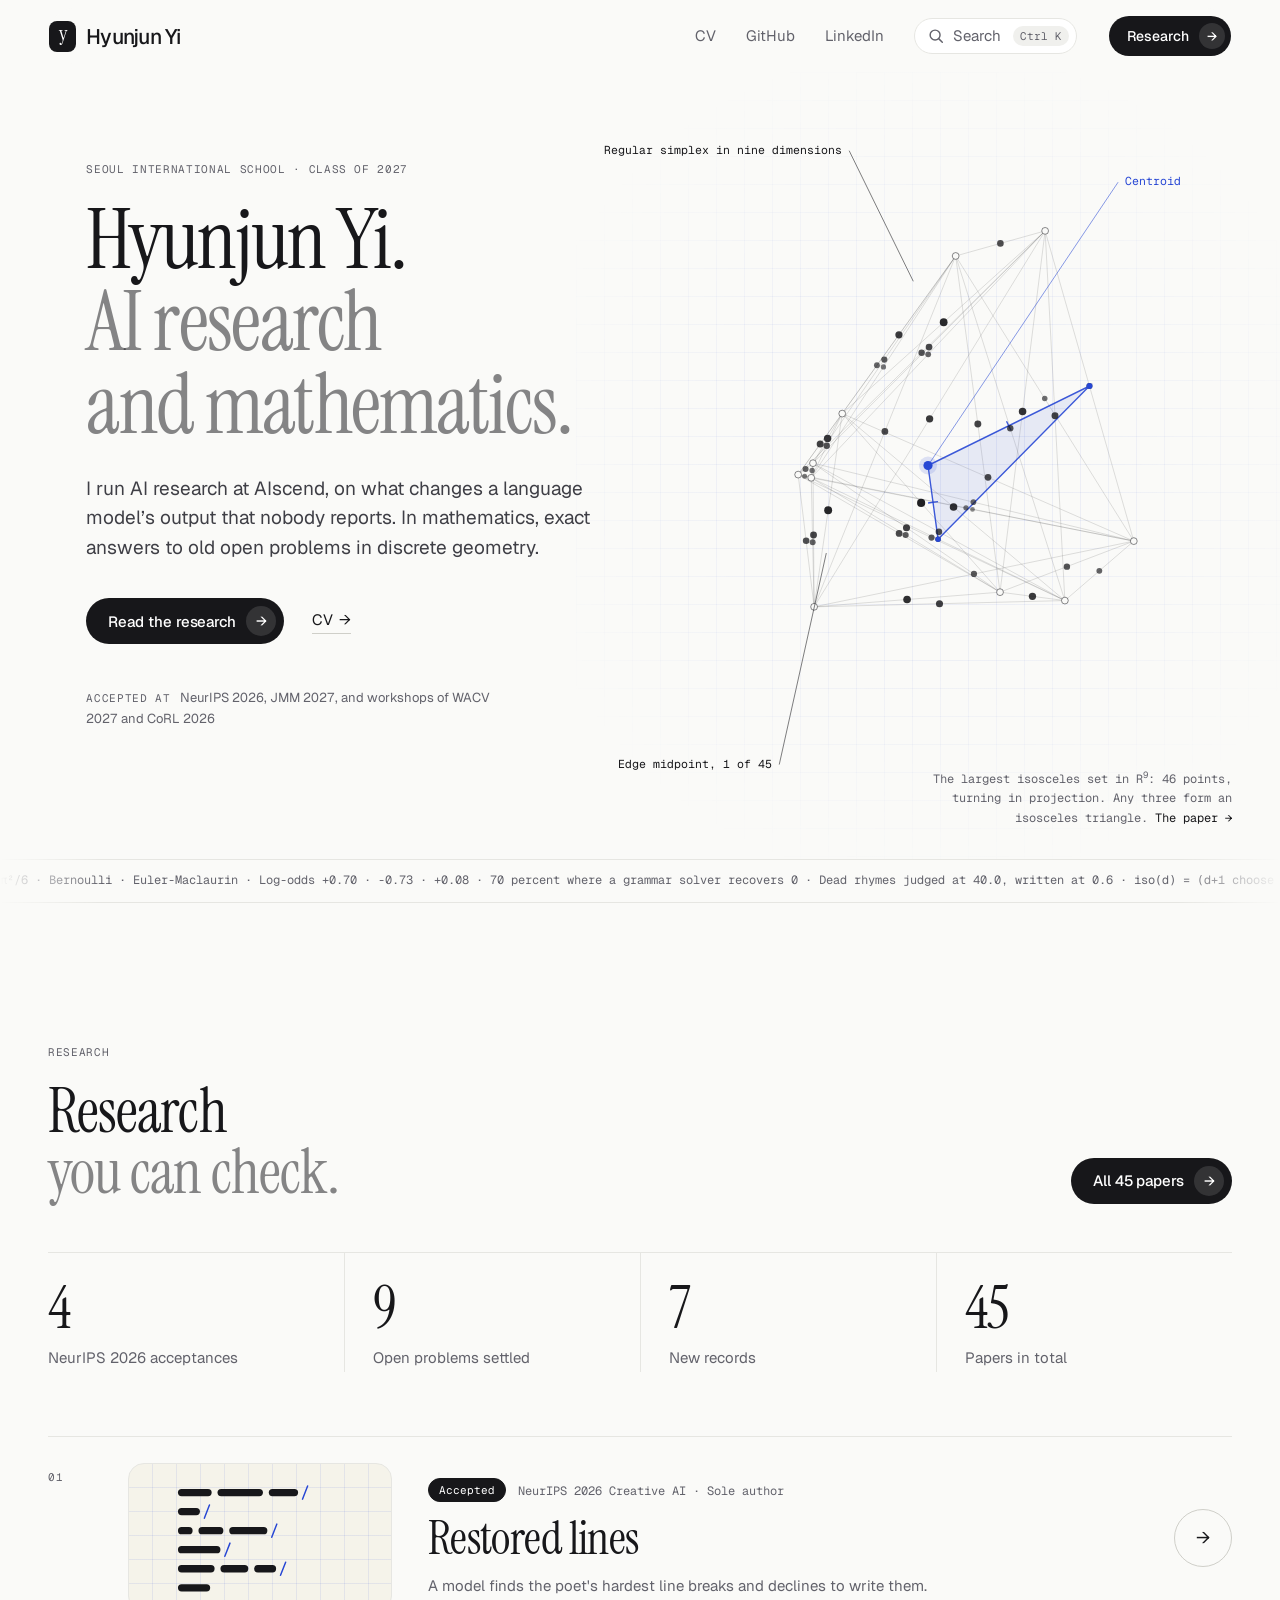
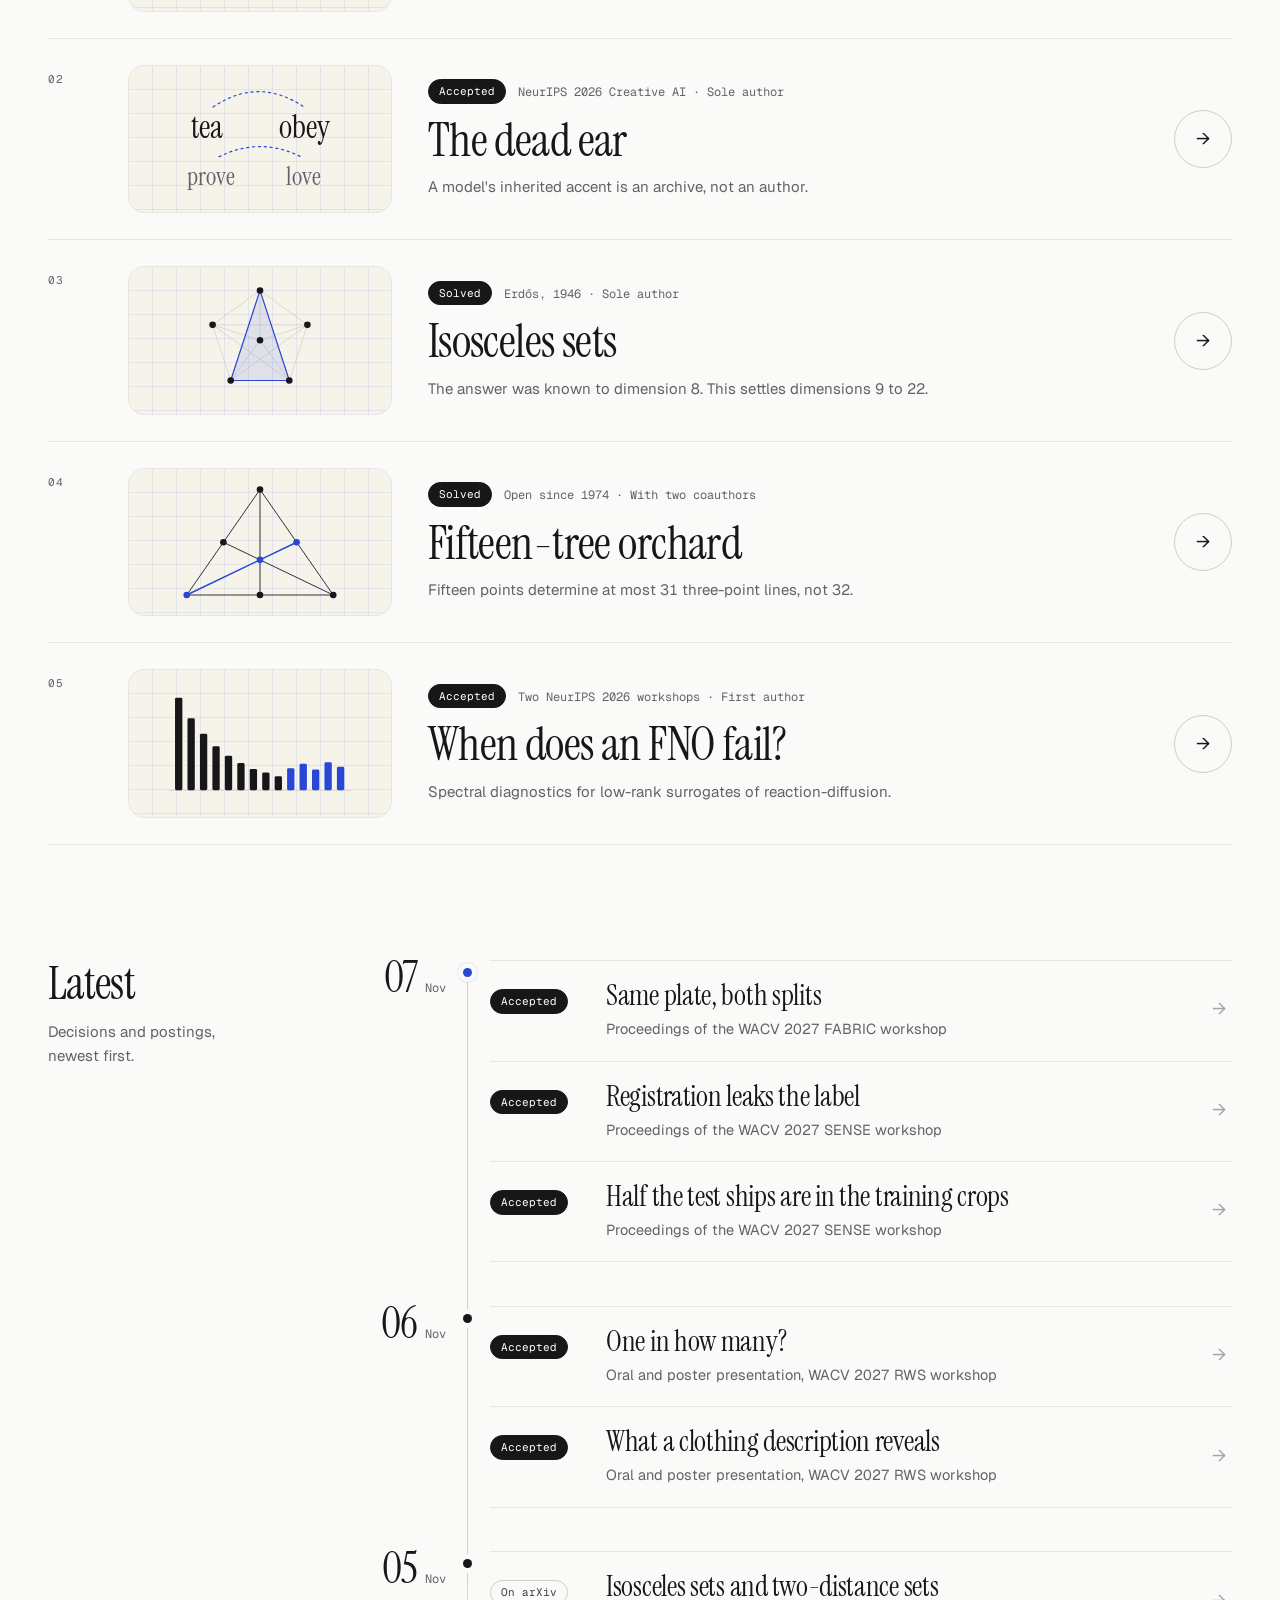
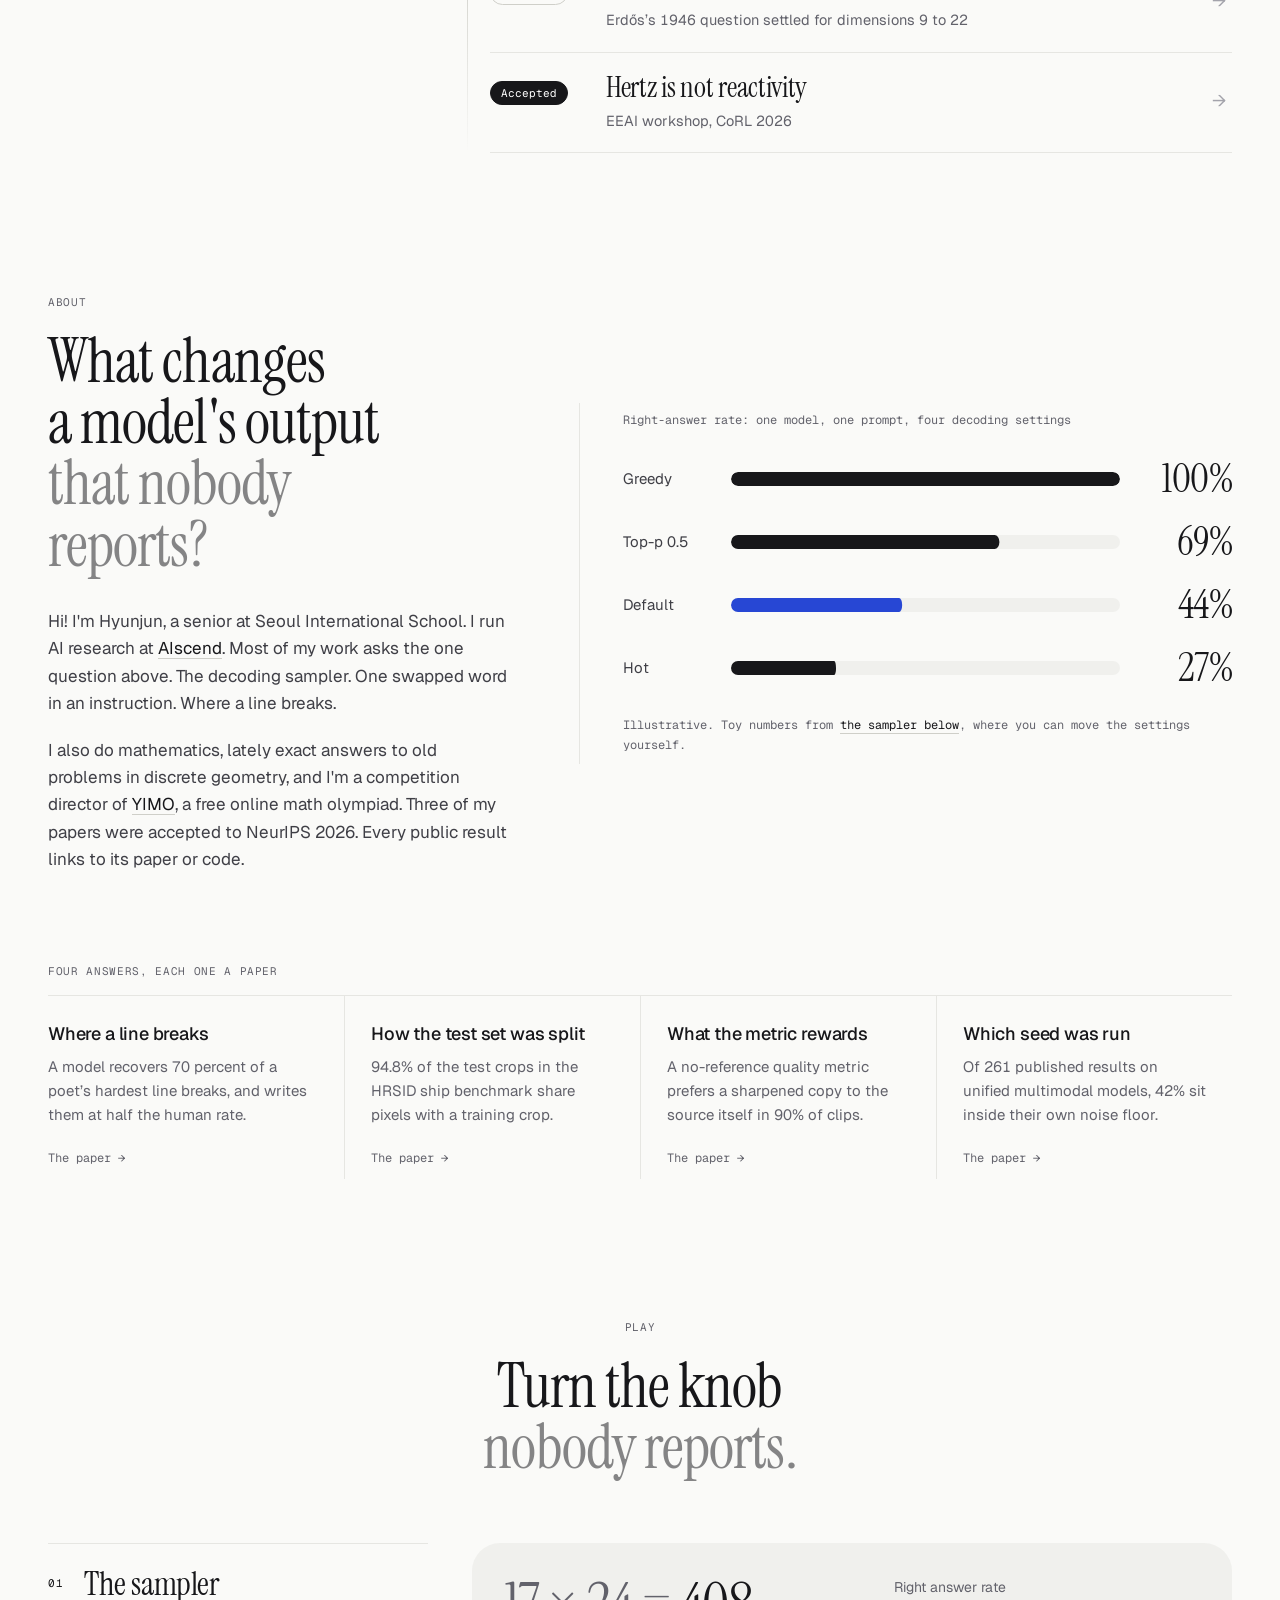
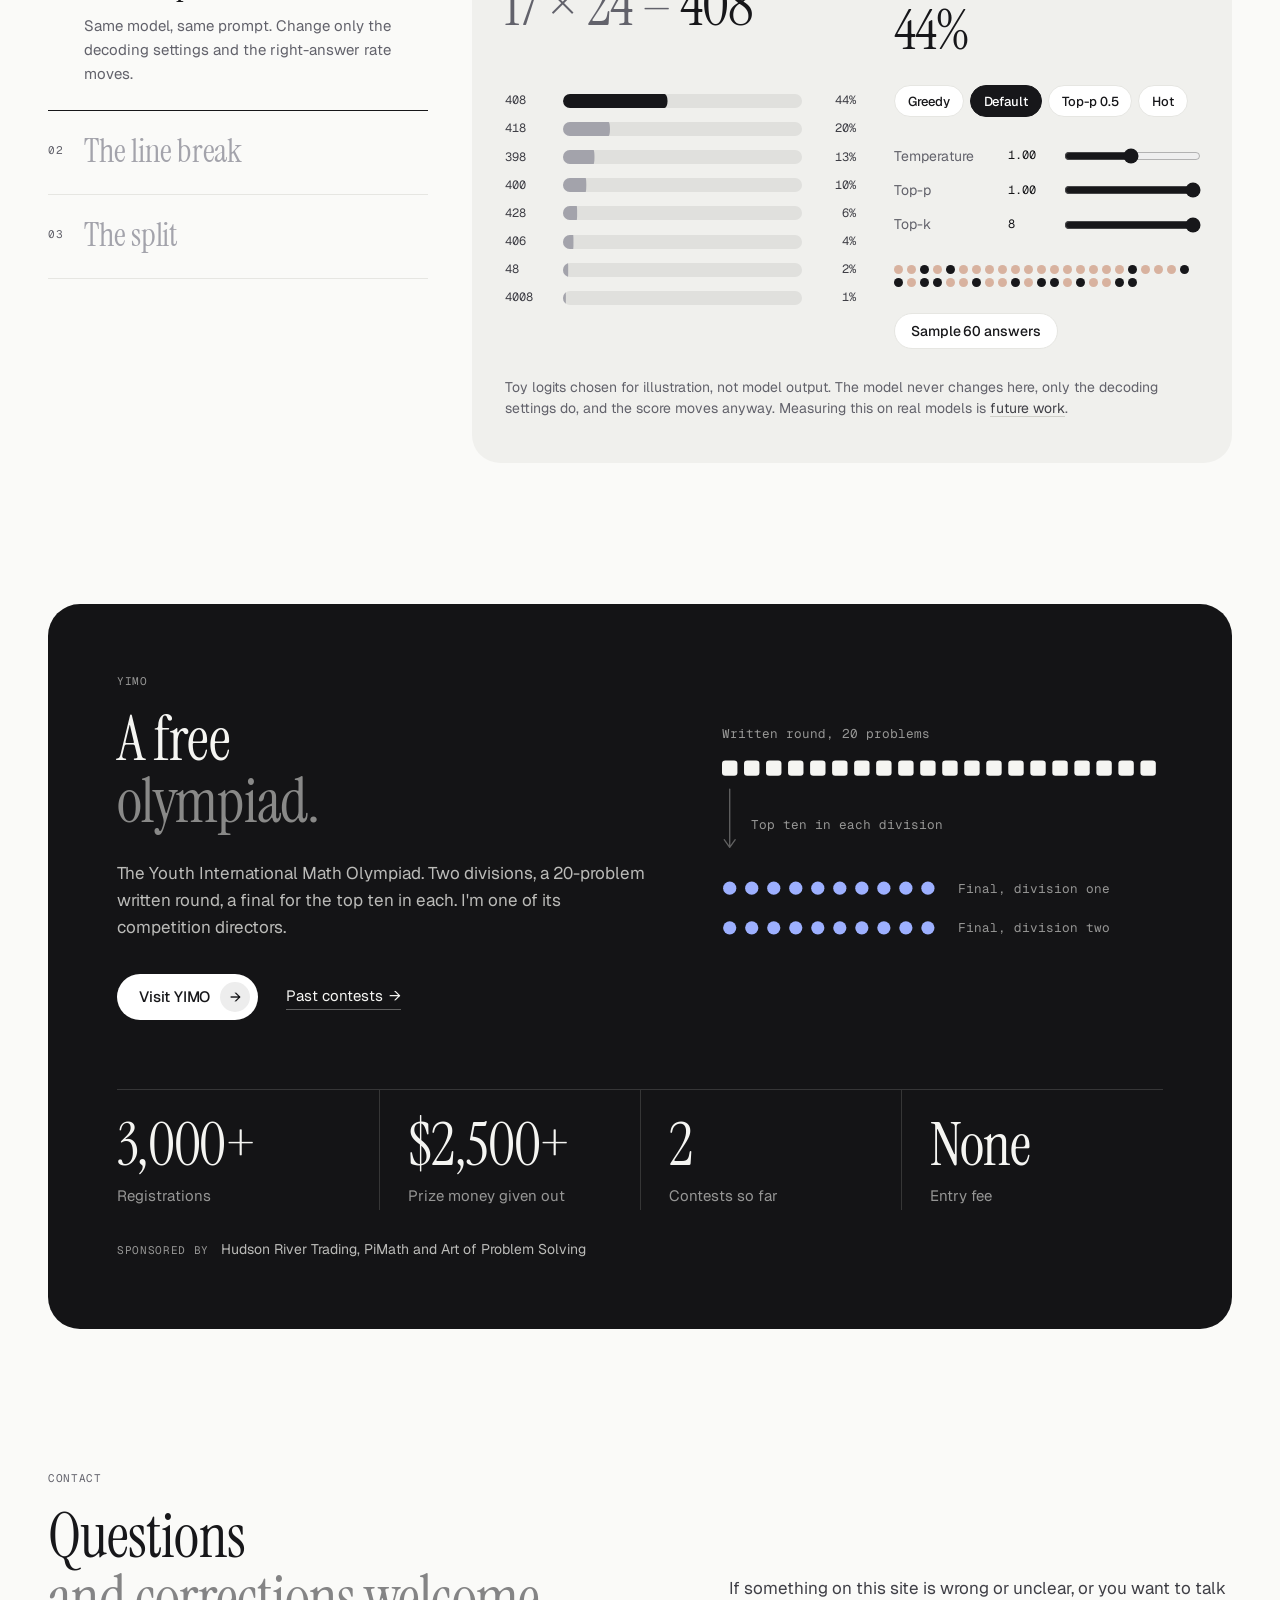
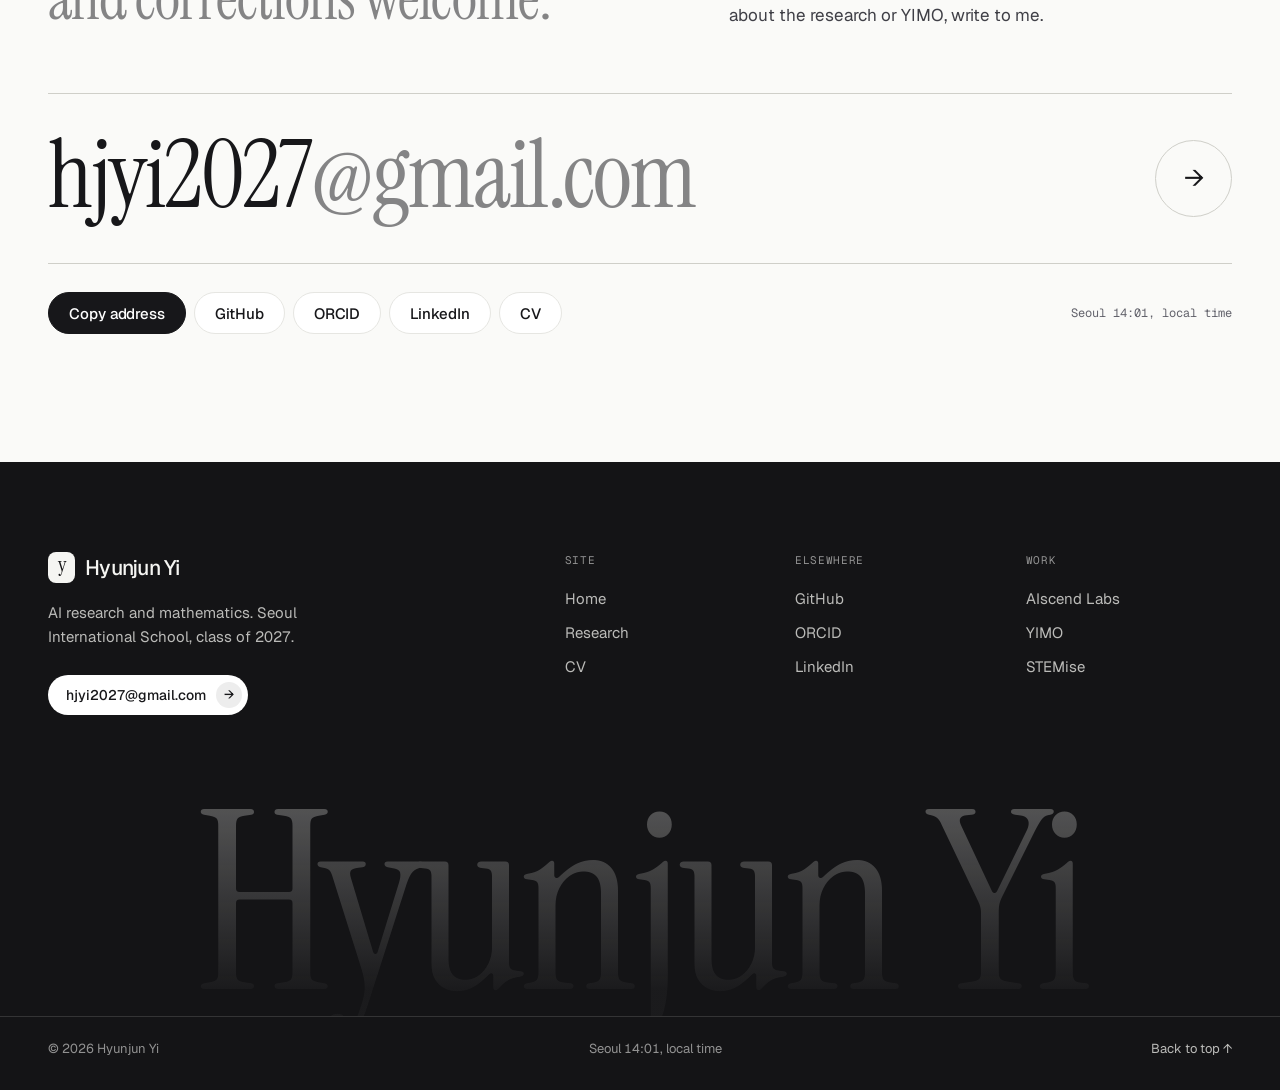
==== index.html @ 8f34d54b "Remove the OE-Agent paper after its desk rejection; 45 papers, 21 workshop papers; updated 23 Novemb" ====
<!doctype html>
<html lang="en" class="home">
<head>
<meta charset="utf-8">
<meta name="viewport" content="width=device-width,initial-scale=1">
<title>Hyunjun Yi</title>
<meta name="description" content="Hyunjun Yi. AI research at AIscend on what changes a language model's output, analytic number theory, and a competition director of YIMO, a free online math olympiad.">
<meta name="author" content="Hyunjun Yi">
<link rel="canonical" href="https://hjyi2027.github.io/">
<meta name="theme-color" content="#fafaf8">
<meta name="color-scheme" content="light">
<meta property="og:type" content="profile">
<meta property="og:title" content="Hyunjun Yi">
<meta property="og:description" content="AI research at AIscend, analytic number theory, competition director of YIMO. Seoul.">
<meta property="og:url" content="https://hjyi2027.github.io/">
<meta property="og:image" content="https://hjyi2027.github.io/og.png">
<meta property="og:image:width" content="1200">
<meta property="og:image:height" content="630">
<meta property="og:image:alt" content="Hyunjun Yi. AI research and mathematics. Class of 2027.">
<meta name="twitter:card" content="summary_large_image">
<link rel="icon" href="data:image/svg+xml,%3Csvg%20xmlns='http://www.w3.org/2000/svg'%20viewBox='0%200%2064%2064'%3E%3Crect%20width='64'%20height='64'%20rx='14'%20fill='%2317171a'/%3E%3Ctext%20x='32'%20y='46'%20text-anchor='middle'%20font-family='Georgia,serif'%20font-size='40'%20fill='%23fafaf8'%3Ey%3C/text%3E%3C/svg%3E">
<link rel="preconnect" href="https://fonts.googleapis.com">
<link rel="preconnect" href="https://fonts.gstatic.com" crossorigin>
<link href="https://fonts.googleapis.com/css2?family=Geist:wght@400;500;600&amp;family=Geist+Mono:wght@400;500&amp;family=Instrument+Serif:ital@0;1&amp;display=swap" rel="stylesheet">
<link rel="stylesheet" href="style.css">
<script>document.documentElement.classList.add('js-reveal')</script>
<script type="application/ld+json">
{"@context":"https://schema.org","@type":"Person","name":"Hyunjun Yi","alternateName":"Jun Yi","url":"https://hjyi2027.github.io/","email":"mailto:hjyi2027@gmail.com","affiliation":[{"@type":"Organization","name":"Seoul International School"},{"@type":"Organization","name":"AIscend Labs","url":"https://aiscend-research.github.io/"}],"sameAs":["https://orcid.org/0009-0006-1197-0063","https://github.com/hjyi2027","https://www.linkedin.com/in/hyunjun-yi-3424573a0/"]}
</script>
</head>
<body>
<a class="skip" href="#main">Skip to content</a>

<header class="bar">
  <div class="bar-in">
    <a class="mark" href="index.html">Hyunjun Yi</a>
    <nav class="bar-links" aria-label="Site">
      <a class="dup" href="research.html">Research</a>
      <a href="cv.html">CV</a>
      <a class="ext" href="https://github.com/hjyi2027">GitHub</a>
      <a class="ext" href="https://www.linkedin.com/in/hyunjun-yi-3424573a0/">LinkedIn</a>
    </nav>
    <a class="pill sm" href="research.html">Research<span class="pill-dot" aria-hidden="true">&rarr;</span></a>
  </div>
</header>

<main id="main">

<section class="hero" id="top">
  <div class="hero-in">
    <div class="hero-text">
      <p class="eyebrow">Seoul International School &middot; Class of 2027</p>
      <h1 class="poster"><span class="w">Hyunjun Yi.</span><span class="w"><em>AI research</em></span><span class="w"><em>and mathematics.</em></span></h1>
      <p class="poster-sub">I run AI research at AIscend, on what changes a language model&rsquo;s output that nobody reports. In mathematics, exact answers to old open problems in discrete geometry.</p>
      <p class="hero-cta"><a class="pill" href="research.html">Read the research<span class="pill-dot" aria-hidden="true">&rarr;</span></a><a class="link" href="cv.html">CV <span class="arrow" aria-hidden="true">&rarr;</span></a></p>
      <p class="hero-at"><span>Accepted at</span> NeurIPS 2026, JMM 2027, and workshops of WACV 2027 and CoRL 2026</p>
    </div>
    <div class="hero-fig"><canvas class="field" role="img" aria-label="A turning diagram of the largest isosceles set in nine dimensions: the 45 edge midpoints of a regular simplex and its centroid, 46 points in all. One isosceles triangle among them is marked at a time."></canvas></div>
    <p class="fig-note">The largest isosceles set in R<sup>9</sup>: 46 points, turning in projection. Any three form an isosceles triangle. <a href="research.html#isosceles-sets">The paper <span class="arrow" aria-hidden="true">&rarr;</span></a></p>
  </div>
  <div class="ticker" aria-hidden="true"><span>&pi;&sup2;/6 &middot; Bernoulli &middot; Euler-Maclaurin &middot; Log-odds +0.70 &middot; -0.73 &middot; +0.08 &middot; 70 percent where a grammar solver recovers 0 &middot; Dead rhymes judged at 40.0, written at 0.6 &middot; iso(d) = (d+1 choose 2) + 1 for 9 &le; d &le; 21 &middot; iso(22) = 276 &middot; &lambda;(n) &le; &frac12;&radic;n &middot; t<sub>3</sub>(15) = 31, open since 1974 &middot; g(9) = 45 &middot; 3,000+ registrations &middot; </span><span>&pi;&sup2;/6 &middot; Bernoulli &middot; Euler-Maclaurin &middot; Log-odds +0.70 &middot; -0.73 &middot; +0.08 &middot; 70 percent where a grammar solver recovers 0 &middot; Dead rhymes judged at 40.0, written at 0.6 &middot; iso(d) = (d+1 choose 2) + 1 for 9 &le; d &le; 21 &middot; iso(22) = 276 &middot; &lambda;(n) &le; &frac12;&radic;n &middot; t<sub>3</sub>(15) = 31, open since 1974 &middot; g(9) = 45 &middot; 3,000+ registrations &middot; </span></div>
</section>

<section class="ch" id="work">
<div class="ch-in">
  <div class="sec-head lead">
    <div>
      <p class="num">Research</p>
      <h2 class="big"><span class="w">Research</span><span class="w"><em>you can check.</em></span></h2>
    </div>
    <a class="pill" href="research.html">All 45 papers<span class="pill-dot" aria-hidden="true">&rarr;</span></a>
  </div>
  <dl class="facts glance">
    <div><dt>NeurIPS 2026 acceptances</dt><dd><a href="research.html#accepted">4</a></dd></div>
    <div><dt>Open problems settled</dt><dd><a href="research.html#open-problems">9</a></dd></div>
    <div><dt>New records</dt><dd><a href="research.html#new-records">7</a></dd></div>
    <div><dt>Papers in total</dt><dd><a href="research.html">45</a></dd></div>
  </dl>
  <ol class="rows pics">
    <li><a href="research.html#restored-lines"><span class="i">01</span><span class="fig f-lines"><svg viewBox="0 0 320 200" aria-hidden="true"><g class="wds"><rect x="48" y="34" width="46" height="10" rx="5"/><rect x="102" y="34" width="62" height="10" rx="5"/><rect x="172" y="34" width="40" height="10" rx="5"/><rect x="48" y="60" width="30" height="10" rx="5"/><rect x="48" y="86" width="20" height="10" rx="5"/><rect x="76" y="86" width="34" height="10" rx="5"/><rect x="118" y="86" width="52" height="10" rx="5"/><rect x="48" y="112" width="58" height="10" rx="5"/><rect x="48" y="138" width="50" height="10" rx="5"/><rect x="106" y="138" width="38" height="10" rx="5"/><rect x="152" y="138" width="30" height="10" rx="5"/><rect x="48" y="164" width="44" height="10" rx="5"/></g><g class="ac"><path class="dr" pathLength="100" d="M218 48l7-18M84 74l7-18M176 100l7-18M112 126l7-18M188 152l7-18"/></g></svg></span><span class="r-body"><span class="m"><b class="tl-s on">Accepted</b>NeurIPS 2026 Creative AI &middot; Sole author</span><span class="t">Restored lines</span><span class="s">A model finds the poet's hardest line breaks and declines to write them.</span></span></a></li>
    <li><a href="research.html#dead-ear"><span class="i">02</span><span class="fig f-ear"><svg viewBox="0 0 320 200" aria-hidden="true"><text x="66" y="98" class="wd">tea</text><text x="186" y="98" class="wd">obey</text><path class="ac dash" d="M96 56Q158 14 220 56"/><text x="60" y="162" class="wd dim">prove</text><text x="196" y="162" class="wd dim">love</text><path class="ac dash" d="M104 124Q160 96 216 124"/></svg></span><span class="r-body"><span class="m"><b class="tl-s on">Accepted</b>NeurIPS 2026 Creative AI &middot; Sole author</span><span class="t">The dead ear</span><span class="s">A model's inherited accent is an archive, not an author.</span></span></a></li>
    <li><a href="research.html#isosceles-sets"><span class="i">03</span><span class="fig f-iso"><svg viewBox="0 0 320 200" aria-hidden="true"><g class="ln"><path d="M160 32L224.7 79 200 155H120L95.3 79ZM160 32L200 155M160 32L120 155M224.7 79L120 155M224.7 79H95.3M200 155L95.3 79M160 100L160 32M160 100L224.7 79M160 100L200 155M160 100L120 155M160 100L95.3 79"/></g><path class="tri" d="M160 32L200 155L120 155Z"/><g class="pt"><circle cx="160" cy="32" r="4.5"/><circle cx="224.7" cy="79" r="4.5"/><circle cx="200" cy="155" r="4.5"/><circle cx="120" cy="155" r="4.5"/><circle cx="95.3" cy="79" r="4.5"/><circle cx="160" cy="100" r="4.5"/></g></svg></span><span class="r-body"><span class="m"><b class="tl-s on">Solved</b>Erd&#337;s, 1946 &middot; Sole author</span><span class="t">Isosceles sets</span><span class="s">The answer was known to dimension 8. This settles dimensions 9 to 22.</span></span></a></li>
    <li><a href="research.html#orchard-15"><span class="i">04</span><span class="fig f-orch"><svg viewBox="0 0 320 200" aria-hidden="true"><g class="ink"><path d="M160 28L60 172H260ZM160 28V172M260 172L110 100"/></g><path class="ac dr" pathLength="100" d="M60 172L210 100"/><g class="pt"><circle cx="160" cy="28" r="4.5"/><circle cx="260" cy="172" r="4.5"/><circle cx="160" cy="172" r="4.5"/><circle cx="110" cy="100" r="4.5"/></g><g class="pt on"><circle cx="60" cy="172" r="4.5"/><circle cx="160" cy="124" r="4.5"/><circle cx="210" cy="100" r="4.5"/></g></svg></span><span class="r-body"><span class="m"><b class="tl-s on">Solved</b>Open since 1974 &middot; With two coauthors</span><span class="t">Fifteen-tree orchard</span><span class="s">Fifteen points determine at most 31 three-point lines, not 32.</span></span></a></li>
    <li><a href="research.html#fno-spectral"><span class="i">05</span><span class="fig f-fno"><svg viewBox="0 0 320 200" aria-hidden="true"><path class="ln" d="M36 164.5H284"/><g class="wds"><rect x="44" y="38" width="10" height="126" rx="2"/><rect x="61" y="66" width="10" height="98" rx="2"/><rect x="78" y="87" width="10" height="77" rx="2"/><rect x="95" y="104" width="10" height="60" rx="2"/><rect x="112" y="117" width="10" height="47" rx="2"/><rect x="129" y="127" width="10" height="37" rx="2"/><rect x="146" y="135" width="10" height="29" rx="2"/><rect x="163" y="140" width="10" height="24" rx="2"/><rect x="180" y="145" width="10" height="19" rx="2"/></g><g class="acf"><rect x="197" y="134" width="10" height="30" rx="2"/><rect x="214" y="128" width="10" height="36" rx="2"/><rect x="231" y="136" width="10" height="28" rx="2"/><rect x="248" y="126" width="10" height="38" rx="2"/><rect x="265" y="132" width="10" height="32" rx="2"/></g></svg></span><span class="r-body"><span class="m"><b class="tl-s on">Accepted</b>Two NeurIPS 2026 workshops &middot; First author</span><span class="t">When does an FNO fail?</span><span class="s">Spectral diagnostics for low-rank surrogates of reaction-diffusion.</span></span></a></li>
  </ol>
  <div class="latest">
    <div class="latest-head">
      <p class="latest-h">Latest</p>
      <p class="latest-sub">Decisions and postings, newest first.</p>
    </div>
    <ol class="tl">
      <li class="tl-day">
        <time datetime="2026-11-07"><b>07</b><span>Nov</span></time>
        <ul>
          <li><a href="research.html#same-plate-both-splits"><span class="tl-s on">Accepted</span><span class="tl-t">Same plate, both splits</span><span class="tl-m">Proceedings of the WACV 2027 FABRIC workshop</span></a></li>
          <li><a href="research.html#registration-leaks"><span class="tl-s on">Accepted</span><span class="tl-t">Registration leaks the label</span><span class="tl-m">Proceedings of the WACV 2027 SENSE workshop</span></a></li>
          <li><a href="research.html#hrsid-split"><span class="tl-s on">Accepted</span><span class="tl-t">Half the test ships are in the training crops</span><span class="tl-m">Proceedings of the WACV 2027 SENSE workshop</span></a></li>
        </ul>
      </li>
      <li class="tl-day">
        <time datetime="2026-11-06"><b>06</b><span>Nov</span></time>
        <ul>
          <li><a href="research.html#one-in-how-many"><span class="tl-s on">Accepted</span><span class="tl-t">One in how many?</span><span class="tl-m">Oral and poster presentation, WACV 2027 RWS workshop</span></a></li>
          <li><a href="research.html#clothing-description"><span class="tl-s on">Accepted</span><span class="tl-t">What a clothing description reveals</span><span class="tl-m">Oral and poster presentation, WACV 2027 RWS workshop</span></a></li>
        </ul>
      </li>
      <li class="tl-day">
        <time datetime="2026-11-05"><b>05</b><span>Nov</span></time>
        <ul>
          <li><a href="research.html#isosceles-sets"><span class="tl-s">On arXiv</span><span class="tl-t">Isosceles sets and two-distance sets</span><span class="tl-m">Erd&#337;s&rsquo;s 1946 question settled for dimensions 9 to 22</span></a></li>
          <li><a href="research.html#hertz-not-reactivity"><span class="tl-s on">Accepted</span><span class="tl-t">Hertz is not reactivity</span><span class="tl-m">EEAI workshop, CoRL 2026</span></a></li>
        </ul>
      </li>
    </ol>
  </div>
</div>
</section>

<section class="ch" id="about">
<div class="ch-in">
  <div class="about">
    <div>
      <p class="num">About</p>
      <h2 class="big"><span class="w">What changes</span><span class="w">a model's output</span><span class="w"><em>that nobody</em></span><span class="w"><em>reports?</em></span></h2>
      <div class="cols">
    <p>Hi! I'm Hyunjun, a senior at Seoul International School. I run AI research at <a href="https://aiscend-research.github.io/">AIscend</a>. Most of my work asks the one question above. The decoding sampler. One swapped word in an instruction. Where a line breaks.</p>
    <p>I also do mathematics, lately exact answers to old problems in discrete geometry, and I'm a competition director of <a href="https://www.yimo-official.org/">YIMO</a>, a free online math olympiad. Three of my papers were accepted to NeurIPS 2026. Every public result links to its paper or code.</p>
  </div>
    </div>
    <figure class="about-fig">
      <p class="fig-h">Right-answer rate: one model, one prompt, four decoding settings</p>
      <ul class="hbars">
        <li><span>Greedy</span><i style="--v:1"></i><b>100%</b></li>
        <li><span>Top-p 0.5</span><i style="--v:.69"></i><b>69%</b></li>
        <li><span>Default</span><i style="--v:.44"></i><b>44%</b></li>
        <li><span>Hot</span><i style="--v:.27"></i><b>27%</b></li>
      </ul>
      <figcaption>Illustrative. Toy numbers from <a href="#play">the sampler below</a>, where you can move the settings yourself.</figcaption>
    </figure>
  </div>
  <p class="num points-h">Four answers, each one a paper</p>
  <ul class="points">
    <li><a href="research.html#restored-lines"><h3>Where a line breaks</h3><p>A model recovers 70 percent of a poet&rsquo;s hardest line breaks, and writes them at half the human rate.</p><span class="go">The paper <span class="arrow" aria-hidden="true">&rarr;</span></span></a></li>
    <li><a href="research.html#hrsid-split"><h3>How the test set was split</h3><p>94.8% of the test crops in the HRSID ship benchmark share pixels with a training crop.</p><span class="go">The paper <span class="arrow" aria-hidden="true">&rarr;</span></span></a></li>
    <li><a href="research.html#sharper-not-closer"><h3>What the metric rewards</h3><p>A no-reference quality metric prefers a sharpened copy to the source itself in 90% of clips.</p><span class="go">The paper <span class="arrow" aria-hidden="true">&rarr;</span></span></a></li>
    <li><a href="research.html#synergy-noise-floors"><h3>Which seed was run</h3><p>Of 261 published results on unified multimodal models, 42% sit inside their own noise floor.</p><span class="go">The paper <span class="arrow" aria-hidden="true">&rarr;</span></span></a></li>
  </ul>
</div>
</section>

<section class="ch" id="play">
<div class="ch-in">
  <div class="ch-head center">
    <p class="num">Play</p>
    <h2 class="big"><span class="w">Turn the knob</span><span class="w"><em>nobody reports.</em></span></h2>
  </div>
  <div class="play">
    <div class="lab-tabs" role="tablist" aria-label="Instruments" aria-orientation="vertical">
      <button type="button" role="tab" id="tab-sampler" aria-controls="sampler" aria-selected="true"><span class="tn">01</span><span class="tt">The sampler</span><span class="td">Same model, same prompt. Change only the decoding settings and the right-answer rate moves.</span></button>
      <button type="button" role="tab" id="tab-breaker" aria-controls="breaker" aria-selected="false" tabindex="-1"><span class="tn">02</span><span class="tt">The line break</span><span class="td">Williams's sixteen words as prose. Click between the words to break the lines, then compare with his.</span></button>
      <button type="button" role="tab" id="tab-split" aria-controls="split" aria-selected="false" tabindex="-1"><span class="tn">03</span><span class="tt">The split</span><span class="td">Five source images cut into overlapping crops. Hold out a test set by crop or by image and watch what leaks.</span></button>
    </div>
    <div class="lab-stage">
    <div class="panel on" id="sampler" role="tabpanel" aria-labelledby="tab-sampler">
      <p class="panel-h"><b>The sampler</b> <span>Same model, same prompt</span></p>
      <p class="prompt">17 &times; 24 = <b class="out">408</b></p>
      <div class="bars" aria-live="off"></div>
      <p class="presets" role="group" aria-label="Decoding presets"><button type="button" data-t="0.05" data-p="1" data-k="8" aria-pressed="false">Greedy</button><button type="button" data-t="1" data-p="1" data-k="8" aria-pressed="true">Default</button><button type="button" data-t="1" data-p="0.5" data-k="8" aria-pressed="false">Top-p 0.5</button><button type="button" data-t="2" data-p="1" data-k="8" aria-pressed="false">Hot</button></p>
      <div class="knobs">
        <label>Temperature <span class="val" id="o-t">1.00</span><input id="k-t" type="range" min="0.05" max="2" step="0.05" value="1"></label>
        <label>Top-p <span class="val" id="o-p">1.00</span><input id="k-p" type="range" min="0.1" max="1" step="0.05" value="1"></label>
        <label>Top-k <span class="val" id="o-k">8</span><input id="k-k" type="range" min="1" max="8" step="1" value="8"></label>
      </div>
      <p class="acc">Right answer rate <b id="acc">44%</b></p>
      <div class="stream" aria-hidden="true"></div>
      <p class="panel-actions"><button type="button" id="draw">Sample 60 answers</button></p>
      <p class="fine">Toy logits chosen for illustration, not model output. The model never changes here, only the decoding settings do, and the score moves anyway. Measuring this on real models is <a href="https://github.com/hjyi2027/sampler-confound">future work</a>.</p>
    </div>
    <div class="panel" id="breaker" role="tabpanel" aria-labelledby="tab-breaker">
      <p class="panel-h"><b>The line break</b> <span>Click between the words</span></p>
      <p class="poem">so much depends<br>upon<br>a red wheel<br>barrow<br>glazed with rain<br>water<br>beside the white<br>chickens</p>
      <p class="acc" id="score">Williams made 7 breaks.</p>
      <p class="panel-actions"><button type="button" id="b-w">Williams</button><button type="button" id="b-p">Prose</button></p>
      <p class="fine">William Carlos Williams, "The Red Wheelbarrow", 1923. Nothing in the sentence requires a break after "wheel". In <a href="research.html#restored-lines">Restored lines</a>, a model recovers 70 percent of breaks like that one and writes them at half the human rate.</p>
    </div>
    <div class="panel wide" id="split" role="tabpanel" aria-labelledby="tab-split">
      <p class="panel-h"><b>The split</b> <span>Same images, two ways to hold out a test set</span></p>
      <div>
        <svg class="split-fig" role="img" aria-label="Five source images, each cut into eight overlapping crops, coloured by train or test"></svg>
        <ul class="key"><li><i></i>Train crop</li><li><i class="te"></i>Test crop</li><li><i class="lk"></i>Test pixels also in a train crop</li></ul>
      </div>
      <div>
        <p class="acc">Test pixels that also sit in a training crop <b id="leak">0%</b><span id="touch"></span></p>
        <div class="knobs">
          <label>Crop overlap <span class="val" id="o-o">50%</span><input id="k-o" type="range" min="0" max="75" step="5" value="50"></label>
        </div>
        <p class="panel-actions"><button type="button" id="s-crop" aria-pressed="true">Split by crop</button><button type="button" id="s-img" aria-pressed="false">Split by image</button><button type="button" id="s-mix">Reshuffle</button></p>
        <p class="fine">Toy layout for illustration: five source images, eight crops each, one fifth held out. The HRSID ship-detection benchmark was split by crop, and 94.8% of its test crops share pixels with a training crop. The audit is <a href="research.html#hrsid-split">Half the test ships are in the training crops</a>.</p>
      </div>
    </div>
    </div>
  </div>
</div>
</section>

<section class="ch" id="yimo">
<div class="ch-in">
  <div class="night">
    <div class="two">
      <div>
        <p class="num">YIMO</p>
        <h2 class="big"><span class="w">A free</span><span class="w"><em>olympiad.</em></span></h2>
        <p class="cols one">The Youth International Math Olympiad. Two divisions, a 20-problem written round, a final for the top ten in each. I'm one of its competition directors.</p>
        <p class="hero-cta"><a class="pill light" href="https://www.yimo-official.org/">Visit YIMO<span class="pill-dot" aria-hidden="true">&rarr;</span></a><a class="link" href="https://www.yimo-official.org/archive">Past contests <span class="arrow" aria-hidden="true">&rarr;</span></a></p>
      </div>
      <svg class="yimo-fig" viewBox="0 0 400 224" role="img" aria-label="The format: a written round of twenty problems, then a final for the top ten in each of two divisions."><text x="0" y="14">Written round, 20 problems</text><g class="sq"><rect x="0" y="34" width="14" height="14" rx="3"/><rect x="20" y="34" width="14" height="14" rx="3"/><rect x="40" y="34" width="14" height="14" rx="3"/><rect x="60" y="34" width="14" height="14" rx="3"/><rect x="80" y="34" width="14" height="14" rx="3"/><rect x="100" y="34" width="14" height="14" rx="3"/><rect x="120" y="34" width="14" height="14" rx="3"/><rect x="140" y="34" width="14" height="14" rx="3"/><rect x="160" y="34" width="14" height="14" rx="3"/><rect x="180" y="34" width="14" height="14" rx="3"/><rect x="200" y="34" width="14" height="14" rx="3"/><rect x="220" y="34" width="14" height="14" rx="3"/><rect x="240" y="34" width="14" height="14" rx="3"/><rect x="260" y="34" width="14" height="14" rx="3"/><rect x="280" y="34" width="14" height="14" rx="3"/><rect x="300" y="34" width="14" height="14" rx="3"/><rect x="320" y="34" width="14" height="14" rx="3"/><rect x="340" y="34" width="14" height="14" rx="3"/><rect x="360" y="34" width="14" height="14" rx="3"/><rect x="380" y="34" width="14" height="14" rx="3"/></g><path class="flow" d="M7 60V112M2 106l5 7 5-7"/><text x="26" y="96">Top ten in each division</text><g class="dots"><circle cx="7" cy="150" r="6"/><circle cx="27" cy="150" r="6"/><circle cx="47" cy="150" r="6"/><circle cx="67" cy="150" r="6"/><circle cx="87" cy="150" r="6"/><circle cx="107" cy="150" r="6"/><circle cx="127" cy="150" r="6"/><circle cx="147" cy="150" r="6"/><circle cx="167" cy="150" r="6"/><circle cx="187" cy="150" r="6"/><circle cx="7" cy="186" r="6"/><circle cx="27" cy="186" r="6"/><circle cx="47" cy="186" r="6"/><circle cx="67" cy="186" r="6"/><circle cx="87" cy="186" r="6"/><circle cx="107" cy="186" r="6"/><circle cx="127" cy="186" r="6"/><circle cx="147" cy="186" r="6"/><circle cx="167" cy="186" r="6"/><circle cx="187" cy="186" r="6"/></g><text x="214" y="154">Final, division one</text><text x="214" y="190">Final, division two</text></svg>
    </div>
    <dl class="facts">
      <div><dt>Registrations</dt><dd><a href="https://www.yimo-official.org/archive">3,000+</a></dd></div>
      <div><dt>Prize money given out</dt><dd>$2,500+</dd></div>
      <div><dt>Contests so far</dt><dd>2</dd></div>
      <div><dt>Entry fee</dt><dd>None</dd></div>
    </dl>
    <p class="sponsors"><span>Sponsored by</span> Hudson River Trading, PiMath and Art of Problem Solving</p>
  </div>
</div>
</section>

<section class="ch" id="contact">
<div class="ch-in">
  <div class="two">
    <div>
      <p class="num">Contact</p>
      <h2 class="big"><span class="w">Questions</span><span class="w"><em>and corrections welcome.</em></span></h2>
    </div>
    <p class="cols one">If something on this site is wrong or unclear, or you want to talk about the research or YIMO, write to me.</p>
  </div>
  <a class="mail" href="mailto:hjyi2027@gmail.com"><span class="w">hjyi2027<em>@gmail.com</em></span><span class="mail-go" aria-hidden="true">&rarr;</span></a>
  <div class="links">
    <button type="button" class="copy" data-copy="hjyi2027@gmail.com" hidden>Copy address</button>
    <a href="https://github.com/hjyi2027">GitHub</a>
    <a href="https://orcid.org/0009-0006-1197-0063">ORCID</a>
    <a href="https://www.linkedin.com/in/hyunjun-yi-3424573a0/">LinkedIn</a>
    <a href="cv.html">CV</a>
    <span class="stamp"><span class="clock" data-tz="Asia/Seoul">Seoul</span>, local time</span>
  </div>
</div>
</section>

</main>
<footer class="foot">
  <div class="foot-in">
    <div class="foot-id">
      <a class="mark" href="index.html">Hyunjun Yi</a>
      <p>AI research and mathematics. Seoul International School, class of 2027.</p>
      <a class="pill light sm" href="mailto:hjyi2027@gmail.com">hjyi2027@gmail.com<span class="pill-dot" aria-hidden="true">&rarr;</span></a>
    </div>
    <nav class="foot-cols" aria-label="Footer">
      <div>
        <p class="foot-h">Site</p>
        <a href="index.html">Home</a>
        <a href="research.html">Research</a>
        <a href="cv.html">CV</a>
      </div>
      <div>
        <p class="foot-h">Elsewhere</p>
        <a href="https://github.com/hjyi2027">GitHub</a>
        <a href="https://orcid.org/0009-0006-1197-0063">ORCID</a>
        <a href="https://www.linkedin.com/in/hyunjun-yi-3424573a0/">LinkedIn</a>
      </div>
      <div>
        <p class="foot-h">Work</p>
        <a href="https://aiscend-research.github.io/">AIscend Labs</a>
        <a href="https://www.yimo-official.org/">YIMO</a>
        <a href="https://www.stemise.org/">STEMise</a>
      </div>
    </nav>
  </div>
  <p class="foot-big" aria-hidden="true">Hyunjun Yi</p>
  <div class="foot-base">
    <p>&copy; 2026 Hyunjun Yi</p>
    <p><span class="clock" data-tz="Asia/Seoul">Seoul</span>, local time</p>
    <a href="#">Back to top <span aria-hidden="true">&uarr;</span></a>
  </div>
</footer>
<script src="site.js" defer></script>
</body>
</html>
---- style.css ----
/* hyunjun yi — one stylesheet for every page.
   order: tokens, base, frame, shared, homepage, inner pages, research tools, search, motion, print. */

/* ── tokens ─────────────────────────────────────────────── */
@property --glow{syntax:"<number>";inherits:true;initial-value:0}
:root{
  --base:#fafaf8;--surface:#fff;--surface-2:#f0f0ed;
  --fg:#17171a;--fg-2:#3f3f46;--muted:#62626b;--faint:#a3a3ab;
  --line:#e6e6e2;--line-strong:#cfcfc9;--on-fg:#fff;
  --accent:#2747d4;--accent-soft:rgba(39,71,212,.10);--warm:#b4552a;
  --display:"Instrument Serif",ui-serif,Georgia,"Times New Roman",serif;
  --sans:"Geist",ui-sans-serif,system-ui,-apple-system,"Segoe UI",Helvetica,Arial,sans-serif;
  --mono:"Geist Mono",ui-monospace,"SF Mono",Menlo,Consolas,monospace;
  --maxw:1280px;--gutter:clamp(20px,4vw,48px);--bar-h:72px;
  --ease:cubic-bezier(.22,.61,.36,1);
  --ease-out:cubic-bezier(.16,1,.3,1);
  --shadow:0 1px 2px rgba(23,23,26,.05),0 24px 60px -24px rgba(23,23,26,.22);
}

/* ── base ───────────────────────────────────────────────── */
*{box-sizing:border-box}
[hidden]{display:none!important}
html{-webkit-text-size-adjust:100%;scroll-behavior:smooth;color-scheme:light;
  scroll-padding-top:calc(var(--bar-h) + 28px);scrollbar-color:var(--line-strong) transparent}
body{
  margin:0;background:var(--base);color:var(--fg);
  font-family:var(--sans);font-size:17px;line-height:1.6;font-variant-numeric:tabular-nums;
  -webkit-font-smoothing:antialiased;text-rendering:optimizeLegibility;overflow-x:clip;
}
a{color:inherit}
::selection{background:var(--fg);color:var(--base)}
:focus-visible{outline:2px solid var(--accent);outline-offset:3px;border-radius:4px}

/* the second half of a headline sits back, in the same face */
:is(.poster,.big,.mail,.page-title) em{font-style:normal;color:color-mix(in srgb,currentColor 52%,transparent)}

/* cross-page transitions (no js; browsers without support ignore) */
@view-transition{navigation:auto}
::view-transition-old(root){animation:200ms var(--ease) both vt-out}
::view-transition-new(root){animation:360ms var(--ease-out) both vt-in}
@keyframes vt-out{to{opacity:0;transform:translateY(-6px)}}
@keyframes vt-in{from{opacity:0;transform:translateY(10px)}}
.bar{view-transition-name:site-nav}

/* skip link: visible only when focused */
.skip{position:absolute;left:12px;top:-48px;padding:9px 16px;border-radius:999px;
  background:var(--fg);color:var(--on-fg);text-decoration:none;font-size:14px;z-index:30;
  transition:top 160ms var(--ease)}
.skip:focus{top:12px}

/* ── frame: the bar on every page, the footer ───────────── */
/* at the top of a page the bar is only its contents. once the page moves it
   draws in to a floating capsule, with the reading progress along the top edge. */
.bar{position:sticky;top:0;z-index:20;padding:8px var(--gutter);pointer-events:none}
.bar::before{content:"";position:fixed;left:0;right:0;top:0;height:2px;background:var(--fg);
  transform-origin:left;transform:scaleX(0);animation:progress linear both;animation-timeline:scroll(root)}
@keyframes progress{to{transform:scaleX(1)}}
@supports not (animation-timeline:scroll()){.bar::before{display:none}}
.bar-in{pointer-events:auto;max-width:calc(var(--maxw) - 2*var(--gutter));height:56px;margin:0 auto;padding:0;display:flex;align-items:center;gap:32px;
  border:1px solid transparent;border-radius:999px;
  background:color-mix(in srgb,var(--base) 82%,transparent);
  backdrop-filter:blur(16px) saturate(160%);-webkit-backdrop-filter:blur(16px) saturate(160%);
  transition:max-width 700ms var(--ease-out),padding 700ms var(--ease-out),border-color 300ms var(--ease),box-shadow 300ms var(--ease),background-color 300ms var(--ease)}
.scrolled .bar-in{max-width:920px;padding:0 9px 0 20px;border-color:var(--line);
  background:color-mix(in srgb,var(--surface) 76%,transparent);
  box-shadow:0 1px 2px rgba(23,23,26,.05),0 18px 44px -20px rgba(23,23,26,.24)}
.mark{display:inline-flex;align-items:center;gap:10px;font-weight:500;font-size:21px;line-height:1;letter-spacing:-.035em;text-decoration:none;white-space:nowrap}
.mark::before{content:"y";content:"y" / "";display:grid;place-items:center;width:27px;height:27px;padding-bottom:4px;border-radius:8px;
  background:var(--fg);color:var(--on-fg);font-family:var(--display);font-weight:400;font-size:21px;letter-spacing:0}
.bar-links{margin-left:auto;display:flex;align-items:center;gap:30px;font-size:15px}
.bar-links :is(a,button){position:relative;display:inline-flex;align-items:center;padding:0;border:0;background:none;font:inherit;
  color:var(--muted);text-decoration:none;cursor:pointer;transition:color 160ms var(--ease),border-color 160ms var(--ease)}
.bar-links :is(a,button):hover,.bar-links a[aria-current]{color:var(--fg)}
/* a rule that draws itself under the link in hand, and stays under the page you are on */
.bar-links a::after{content:"";position:absolute;left:0;right:0;bottom:-7px;height:1px;background:currentColor;
  transform:scaleX(0);transform-origin:left;transition:transform 320ms var(--ease-out)}
.bar-links a:hover::after,.bar-links a[aria-current]::after{transform:scaleX(1)}
/* research is the primary button; its text link shows only where the button is hidden */
.bar-links .dup{display:none}
/* search reads as a field */
.bar-links button{gap:8px;height:36px;padding:0 7px 0 12px;border:1px solid var(--line);border-radius:999px;background:var(--surface)}
.bar-links button:hover{border-color:var(--line-strong)}
.bar-links button svg{width:15px;height:15px}
.bar-links kbd{margin-left:4px;padding:3px 7px;border-radius:999px;background:var(--surface-2);
  font-family:var(--mono);font-size:11px;line-height:1.3;color:var(--muted)}

/* phones: the links fold into a full-screen menu (added by the script) */
.menu-btn{display:none}
.menu{position:fixed;inset:0;z-index:19;display:flex;flex-direction:column;justify-content:space-between;gap:32px;
  padding:calc(var(--bar-h) + 20px) var(--gutter) 32px;background:var(--base);overflow-y:auto;animation:menu-in 240ms var(--ease) both}
@keyframes menu-in{from{opacity:0}}
.menu ul{list-style:none;margin:0;padding:0}
.menu-big{border-top:1px solid var(--line)}
.menu-big li{animation:menu-rise 600ms var(--ease-out) both;animation-delay:calc(var(--k)*70ms + 60ms)}
@keyframes menu-rise{from{opacity:0;transform:translateY(18px)}}
.menu-big a{display:flex;align-items:baseline;gap:14px;padding:18px 0 20px;border-bottom:1px solid var(--line);
  font-family:var(--display);font-size:48px;line-height:1;letter-spacing:-.015em;text-decoration:none;color:var(--fg)}
.menu-big a[aria-current]{color:color-mix(in srgb,var(--fg) 52%,transparent)}
.menu-big span{font-family:var(--mono);font-size:11px;letter-spacing:.06em;color:var(--muted)}
.menu-small{display:flex;flex-wrap:wrap;gap:10px 24px;margin-top:26px!important;font-size:16px}
.menu-small a{color:var(--muted);text-decoration:none}
.menu .pill{width:100%;justify-content:space-between}
html.menu-open{overflow:hidden}

/* the one button shape: a dark pill with its arrow in a disc */
.pill{display:inline-flex;align-items:center;gap:10px;min-height:46px;padding:8px 8px 8px 22px;border-radius:999px;
  background:var(--fg);color:var(--on-fg);font-size:15px;font-weight:500;line-height:1;letter-spacing:-.005em;
  text-decoration:none;white-space:nowrap;transition:background-color 160ms var(--ease-out)}
.pill:hover{background:color-mix(in srgb,var(--fg) 82%,var(--base))}
.pill-dot{display:inline-grid;place-items:center;width:30px;height:30px;border-radius:999px;font-size:14px;
  background:color-mix(in srgb,var(--on-fg) 12%,transparent);transition:transform 320ms var(--ease-out)}
.pill:hover .pill-dot{transform:translateX(2px)}
.pill.light{background:#fff;color:#17171a}
.pill.light:hover{background:#ececea}
.pill.light .pill-dot{background:rgba(23,23,26,.08)}
.pill.sm{min-height:40px;padding:6px 6px 6px 18px;font-size:14px}
.pill.sm .pill-dot{width:26px;height:26px;font-size:13px}

/* a text link whose underline draws itself on hover */
.link,.lede a,.cv-id dd a,.cols a,.fine a,.row .what p a,.item .meta a,.item h3 a,.row .what strong a,table.problems td:first-child a{
  text-decoration:none;
  background-image:linear-gradient(currentColor,currentColor),linear-gradient(var(--line-strong),var(--line-strong));
  background-repeat:no-repeat;background-position:0 100%,0 100%;background-size:0% 1px,100% 1px;
  transition:background-size 320ms var(--ease-out)}
:is(.link,.lede a,.cv-id dd a,.cols a,.fine a,.row .what p a,.item .meta a,.item h3 a,.row .what strong a,table.problems td:first-child a):is(:hover,:focus-visible){background-size:100% 1px,100% 1px}
.link{display:inline-flex;align-items:baseline;gap:.4em;padding-bottom:2px;font-size:15px}
.arrow{display:inline-block;transition:transform 320ms var(--ease-out)}
a:hover .arrow{transform:translateX(4px)}

/* the footer: the page ends in a dark room, with the name set as large as the screen allows */
.foot{--fg:#f5f5f2;--fg-2:rgba(245,245,242,.74);--muted:rgba(245,245,242,.56);--line:rgba(245,245,242,.14);--line-strong:rgba(245,245,242,.32);--on-fg:#141416;--accent:#9db0ff;
  margin-top:clamp(72px,10vw,144px);overflow:hidden;background:#141416;color:var(--fg)}
.foot ::selection{background:#f5f5f2;color:#141416}
.foot-in{max-width:var(--maxw);margin:0 auto;padding:clamp(48px,7vw,96px) var(--gutter) 0;display:grid;grid-template-columns:minmax(0,5fr) minmax(0,7fr);gap:40px;align-items:start}
.foot-id p{max-width:34ch;margin:18px 0 26px;font-size:15px;line-height:1.6;color:var(--fg-2)}
.foot-cols{display:grid;grid-template-columns:repeat(3,minmax(0,1fr));gap:24px}
.foot-h{margin:0 0 14px;font-family:var(--mono);font-size:11px;line-height:1.5;letter-spacing:.06em;text-transform:uppercase;color:var(--muted)}
.foot-cols a{display:block;width:fit-content;padding:5px 0;font-size:15px;color:var(--fg-2);text-decoration:none;transition:color 160ms var(--ease)}
.foot-cols a:hover{color:var(--fg)}
.foot-big{margin:clamp(40px,6vw,88px) 0 0;padding:0 var(--gutter);text-align:center;white-space:nowrap;
  font-family:var(--display);font-size:clamp(64px,19.5vw,340px);line-height:.9;letter-spacing:-.03em;
  background:linear-gradient(rgba(245,245,242,.3),rgba(245,245,242,.03) 88%);-webkit-background-clip:text;background-clip:text;color:transparent;
  -webkit-user-select:none;user-select:none}
.foot-base{max-width:var(--maxw);margin:0 auto;padding:22px var(--gutter) 30px;display:flex;flex-wrap:wrap;justify-content:space-between;gap:10px 24px;
  border-top:1px solid var(--line);font-size:13px;color:var(--muted)}
.foot-base p{margin:0}
.foot-base a{color:var(--fg-2);text-decoration:none;transition:color 160ms var(--ease)}
.foot-base a:hover{color:var(--fg)}
.clock{font-variant-numeric:tabular-nums}

/* ── shared pieces ──────────────────────────────────────── */
.kicker,.num,.eyebrow{display:block;margin:0 0 20px;font-family:var(--mono);font-weight:400;font-size:11px;line-height:1.5;letter-spacing:.06em;text-transform:uppercase;color:var(--muted)}

/* counts: a ruled strip, a serif numeral over its label */
.facts{display:grid;grid-template-columns:repeat(4,1fr);margin:0;border-top:1px solid var(--line)}
.facts div{display:flex;flex-direction:column-reverse;justify-content:flex-end;gap:10px;padding:26px 28px 4px;border-left:1px solid var(--line);min-width:0}
.facts div:first-child{border-left:0;padding-left:0}
.facts dt{font-size:15px;line-height:1.4;color:var(--muted)}
.facts dd{margin:0;font-family:var(--display);font-size:clamp(34px,4.6vw,64px);line-height:1;letter-spacing:-.02em;color:var(--fg)}
.facts dd a{text-decoration:none;transition:color 160ms var(--ease)}
.facts dd a:hover{color:var(--accent)}

/* small light pills: section jumps, filter chips, instrument controls */
.jump{display:flex;flex-wrap:wrap;align-items:center;gap:8px;margin:0 0 8px}
.jump a,.f-chips button,.f-view button,.panel button,.links a,.links button{
  display:inline-flex;align-items:center;min-height:36px;padding:0 16px;border:1px solid var(--line);border-radius:999px;
  background:var(--surface);color:var(--fg);font:inherit;font-size:14px;font-weight:500;line-height:1;letter-spacing:-.005em;
  text-decoration:none;white-space:nowrap;cursor:pointer;
  transition:background-color 160ms var(--ease),color 160ms var(--ease),border-color 160ms var(--ease)}
:is(.jump a,.f-chips button,.f-view button,.panel button,.links a,.links button):hover{border-color:var(--line-strong)}
:is(.f-chips,.f-view,.panel) button[aria-pressed="true"]{background:var(--fg);color:var(--on-fg);border-color:var(--fg)}
.stamp{margin-left:auto;font-family:var(--mono);font-size:12px;color:var(--muted)}

/* ═══ homepage ════════════════════════════════════════════ */
.hero{position:relative}
.hero-in{position:relative;max-width:var(--maxw);margin:0 auto;padding:0 var(--gutter);
  min-height:min(calc(100svh - var(--bar-h) - 41px),880px);display:flex;align-items:center}
.hero-text{position:relative;z-index:1;width:min(56%,720px);padding:56px 0 96px clamp(0px,3vw,44px)}
.poster{margin:0;font-family:var(--display);font-weight:400;font-size:clamp(52px,6.6vw,104px);line-height:.98;letter-spacing:-.02em}
.poster .w,.big .w,.mail .w,.page-title .w{display:block}
.poster-sub{margin:28px 0 0;max-width:40ch;font-size:19px;line-height:1.55;color:var(--fg-2);text-wrap:pretty}
.hero-cta{display:flex;flex-wrap:wrap;align-items:center;gap:16px 28px;margin:36px 0 0}
.hero-at{margin:44px 0 0;max-width:46ch;font-size:13px;line-height:1.6;color:var(--muted)}
.hero-at span{margin-right:6px;font-family:var(--mono);font-size:11px;letter-spacing:.06em;text-transform:uppercase}
/* the hero figure: a live diagram on drafting paper that fades into the page */
.hero-fig{position:absolute;inset:0 0 0 45%}
.hero-fig::before{content:"";position:absolute;inset:0;
  background-image:linear-gradient(rgba(39,71,212,.075) 1px,transparent 1px),linear-gradient(90deg,rgba(39,71,212,.075) 1px,transparent 1px);
  background-size:28px 28px;
  -webkit-mask-image:radial-gradient(60% 54% at 50% 50%,#000 25%,transparent 100%);mask-image:radial-gradient(60% 54% at 50% 50%,#000 25%,transparent 100%)}
.field{position:absolute;inset:0;width:100%;height:100%;display:block}
.fig-note{position:absolute;right:var(--gutter);bottom:30px;z-index:1;margin:0;max-width:44ch;text-align:right;
  font-family:var(--mono);font-size:12px;line-height:1.65;color:var(--muted)}
.fig-note sup{font-size:.75em;line-height:0}
.fig-note a{color:var(--fg);text-decoration:none;white-space:nowrap}

.ticker{display:flex;overflow:hidden;white-space:nowrap;border-top:1px solid var(--line);border-bottom:1px solid var(--line);
  font-family:var(--mono);font-size:12px;line-height:1.5;color:var(--muted);padding:11px 0;
  -webkit-mask-image:linear-gradient(90deg,transparent,#000 8%,#000 92%,transparent);mask-image:linear-gradient(90deg,transparent,#000 8%,#000 92%,transparent)}
.ticker span{flex:none;padding-right:2em;animation:tick 110s linear infinite}
@keyframes tick{to{transform:translateX(-100%)}}

/* sections */
.ch{padding:clamp(88px,11vw,152px) 0 0}
.ch-in{max-width:var(--maxw);margin:0 auto;padding:0 var(--gutter)}
.two{display:grid;grid-template-columns:minmax(0,6fr) minmax(0,5fr);gap:clamp(32px,6vw,96px);align-items:end}
.ch-head{margin:0 0 clamp(40px,5vw,72px)}
.ch-head.center{text-align:center}
.big{display:block;margin:0;font-family:var(--display);font-weight:400;font-size:clamp(40px,4.8vw,76px);line-height:1;letter-spacing:-.015em}
.cols{display:grid;gap:20px;max-width:48ch;font-size:17px;line-height:1.6;color:var(--fg-2)}
.cols p{margin:0;text-wrap:pretty}
p.cols{display:block;margin:0}
.cols a{color:var(--fg)}

/* about: the question, a figure that answers it once, then four papers that answer it again */
.about{display:grid;grid-template-columns:minmax(0,5fr) minmax(0,7fr);gap:clamp(32px,5vw,72px);align-items:center}
.about .cols{margin-top:32px}
.about-fig{margin:0;padding:8px 0 8px clamp(24px,3.4vw,48px);border-left:1px solid var(--line)}
.fig-h{margin:0 0 28px;font-family:var(--mono);font-size:12px;line-height:1.6;color:var(--muted)}
.hbars{display:grid;gap:22px;margin:0;padding:0;list-style:none}
.hbars li{display:grid;grid-template-columns:92px minmax(0,1fr) 96px;align-items:center;gap:16px}
.hbars span{font-size:15px;color:var(--fg-2)}
.hbars i{position:relative;display:block;height:14px;border-radius:999px;background:var(--surface-2);overflow:hidden}
.hbars i::after{content:"";position:absolute;inset:0;border-radius:999px;background:var(--fg);transform-origin:left;transform:scaleX(var(--v))}
.hbars li:nth-child(3) i::after{background:var(--accent)}
.hbars b{font-family:var(--display);font-weight:400;font-size:clamp(30px,3.2vw,44px);line-height:1;letter-spacing:-.015em;text-align:right}
.about-fig figcaption{margin-top:28px;font-family:var(--mono);font-size:12px;line-height:1.65;color:var(--muted)}
.about-fig figcaption a{color:var(--fg);text-decoration:none;border-bottom:1px solid var(--line-strong)}
.js-reveal .about-fig .hbars i::after{transition:transform 1100ms var(--ease-out);transition-delay:calc(var(--d,0ms) + 250ms)}
.js-reveal .about-fig:not(.in) .hbars i::after{transform:scaleX(0)}
.points-h{margin:clamp(56px,7vw,96px) 0 0;padding:0 0 16px}
.points{display:grid;grid-template-columns:repeat(4,1fr);margin:0;padding:0;list-style:none;border-top:1px solid var(--line)}
.points li{border-left:1px solid var(--line)}
.points li:first-child{border-left:0}
.points a{display:block;height:100%;padding:26px 26px 8px;text-decoration:none;color:var(--fg)}
.points li:first-child a{padding-left:0}
.points h3{margin:0;font-size:18px;font-weight:500;line-height:1.3;letter-spacing:-.01em}
.points p{margin:10px 0 16px;font-size:15px;line-height:1.6;color:var(--muted)}
.points .go{font-family:var(--mono);font-size:12px;color:var(--muted);transition:color 160ms var(--ease)}
.points a:hover .go{color:var(--fg)}

/* a quiet head for a list: a name on a hairline, a way out at the far end */
.sec-head{display:flex;align-items:baseline;justify-content:space-between;gap:20px;margin:0 0 clamp(28px,4vw,48px);padding:0 0 16px;border-bottom:1px solid var(--line)}
.latest-h{margin:0;font-size:22px;font-weight:500;line-height:1.3;letter-spacing:-.015em}
.sec-head.lead{align-items:flex-end;padding-bottom:0;border-bottom:0}

/* research rows */
.rows{list-style:none;margin:clamp(40px,5vw,64px) 0 0;padding:0;border-top:1px solid var(--line)}
.rows li a{display:grid;grid-template-columns:44px minmax(0,1fr) auto;grid-template-areas:"i m a" "i t a" "i s a";column-gap:20px;
  padding:26px 0 28px;border-bottom:1px solid var(--line);text-decoration:none;color:var(--fg)}
.rows li a::after{content:"\2192";grid-area:a;align-self:center;padding:0 6px 0 12px;font-size:22px;line-height:1;color:var(--faint);
  transition:transform 320ms var(--ease-out),color 160ms var(--ease)}
.rows li a:is(:hover,:focus-visible)::after{transform:translateX(6px);color:var(--fg)}
.rows span{display:block}
.rows .i{grid-area:i;padding-top:3px;font-family:var(--mono);font-size:11px;letter-spacing:.06em;color:var(--muted)}
.rows .m{grid-area:m;font-family:var(--mono);font-size:12px;line-height:1.5;color:var(--muted)}
.rows .t{grid-area:t;margin:8px 0 8px;font-family:var(--display);font-size:clamp(28px,3.4vw,46px);line-height:1.04;letter-spacing:-.012em;
  transition:color 160ms var(--ease)}
.rows .s{grid-area:s;max-width:62ch;font-size:15px;line-height:1.6;color:var(--muted)}

/* the homepage rows carry a small figure each, and a disc for the arrow */
.rows.pics li a{grid-template-columns:44px minmax(0,264px) minmax(0,1fr) auto;grid-template-areas:"i f b a";column-gap:clamp(18px,2.8vw,40px);align-items:center;padding:26px 0}
.rows.pics .i{align-self:start;padding-top:6px}
.rows.pics .fig{grid-area:f;border-radius:16px}
.rows.pics .r-body{grid-area:b;min-width:0}
.rows.pics .m .tl-s{display:inline-block;margin-right:12px;vertical-align:1px;font-weight:400}
.rows.pics .t{margin:12px 0 10px;font-size:clamp(30px,3.7vw,54px)}
.rows.pics li a::after{display:grid;place-items:center;width:56px;height:56px;padding:0;border:1px solid var(--line-strong);border-radius:999px;
  font-family:var(--sans);font-size:18px;color:var(--fg);
  transition:background-color 240ms var(--ease),color 240ms var(--ease),border-color 240ms var(--ease),transform 400ms var(--ease-out)}
.rows.pics li a:is(:hover,:focus-visible)::after{background:var(--fg);border-color:var(--fg);color:var(--on-fg);transform:translateX(6px)}
.rows.pics a:hover .fig{border-color:var(--line-strong)}
.rows.pics a:hover .fig svg{transform:scale(1.035)}

/* latest: a timeline under the rows; one dot a day, one row a result */
.latest{margin:clamp(72px,9vw,128px) 0 0;display:grid;grid-template-columns:minmax(0,3fr) minmax(0,9fr);gap:24px;align-items:start}
.latest-head{position:sticky;top:calc(var(--bar-h) + 28px)}
.latest-h{margin:0;font-family:var(--display);font-size:clamp(34px,3.6vw,52px);line-height:1;letter-spacing:-.015em}
.latest-sub{margin:14px 0 0;max-width:22ch;font-size:15px;line-height:1.6;color:var(--muted)}
.tl,.tl ul{margin:0;padding:0;list-style:none}
.tl-day{position:relative;display:grid;grid-template-columns:84px minmax(0,1fr);gap:0 44px;padding:0 0 clamp(28px,3.4vw,44px)}
.tl-day:last-child{padding-bottom:0}
/* the rail and its dots */
.tl-day::before{content:"";position:absolute;left:105px;top:12px;bottom:-12px;width:1px;background:var(--line-strong)}
.tl-day:last-child::before{bottom:auto;height:calc(100% - 12px);background:linear-gradient(var(--line-strong),transparent)}
.tl-day::after{content:"";position:absolute;left:101px;top:8px;width:9px;height:9px;border-radius:50%;background:var(--fg);box-shadow:0 0 0 5px var(--base)}
.tl-day:first-child::after{background:var(--accent);box-shadow:0 0 0 5px var(--base),0 0 0 6px var(--accent-soft)}
.tl time{display:flex;align-items:baseline;justify-content:flex-end;gap:8px;white-space:nowrap}
.tl time b{font-family:var(--display);font-weight:400;font-size:clamp(34px,3.4vw,46px);line-height:.8;letter-spacing:-.02em}
.tl time span{font-family:var(--mono);font-size:12px;color:var(--muted)}
.tl ul{border-top:1px solid var(--line)}
.tl a{display:grid;grid-template-columns:96px minmax(0,1fr) auto;grid-template-areas:"s t a" "s m a";column-gap:20px;align-items:baseline;
  padding:18px 0 20px;border-bottom:1px solid var(--line);text-decoration:none;color:var(--fg)}
.tl a::after{content:"\2192";grid-area:a;align-self:center;padding:0 6px 0 12px;font-size:18px;color:var(--faint);transition:transform 320ms var(--ease-out),color 160ms var(--ease)}
.tl a:is(:hover,:focus-visible)::after{transform:translateX(6px);color:var(--fg)}
.tl span{display:block}
.tl-s{grid-area:s;justify-self:start;padding:3px 10px;border:1px solid var(--line-strong);border-radius:999px;font-family:var(--mono);font-size:11px;line-height:1.5;color:var(--fg-2);white-space:nowrap}
.tl-s.on{background:var(--fg);border-color:var(--fg);color:var(--on-fg)}
.tl-t{grid-area:t;font-family:var(--display);font-size:clamp(23px,2.3vw,30px);line-height:1.12;letter-spacing:-.01em}
.tl-m{grid-area:m;margin-top:6px;font-size:14.5px;line-height:1.55;color:var(--muted)}

/* yimo: the one dark room on the page */
.night{--fg:#f5f5f2;--fg-2:rgba(245,245,242,.74);--muted:rgba(245,245,242,.58);--line:rgba(245,245,242,.15);--line-strong:rgba(245,245,242,.34);--accent:#9db0ff;
  padding:clamp(28px,5.4vw,80px);border-radius:32px;background:#141416;color:var(--fg)}
.night .two{align-items:center}
.night .cols{margin-top:28px}
.night .hero-cta{margin-top:32px}
.night .facts{margin-top:clamp(40px,5.4vw,72px)}
.night ::selection{background:#f5f5f2;color:#141416}
.yimo-fig{display:block;width:100%;height:auto;overflow:visible}
.yimo-fig text{font-family:var(--mono);font-size:11.5px;fill:var(--muted)}
.yimo-fig .sq rect{fill:var(--fg)}
.yimo-fig .dots circle{fill:var(--accent)}
.yimo-fig .flow{fill:none;stroke:var(--line-strong);stroke-width:1.2;stroke-linecap:round;stroke-linejoin:round}
.sponsors{margin:28px 0 0;font-size:14px;line-height:1.6;color:var(--fg-2)}
.sponsors span{margin-right:8px;font-family:var(--mono);font-size:11px;letter-spacing:.06em;text-transform:uppercase;color:var(--muted)}

/* contact */
.mail{display:flex;align-items:center;justify-content:space-between;gap:24px;margin:clamp(40px,5vw,72px) 0 0;padding:clamp(20px,2.6vw,36px) 0;
  border-top:1px solid var(--line-strong);border-bottom:1px solid var(--line-strong);
  font-family:var(--display);text-decoration:none;color:var(--fg);
  font-size:clamp(38px,7.4vw,116px);line-height:1;letter-spacing:-.02em}
.mail .w{min-width:0;padding-bottom:.08em}
.mail .w em{transition:color 240ms var(--ease)}
.mail:hover .w em{color:var(--fg)}
.mail-go{flex:none;display:grid;place-items:center;width:clamp(48px,6vw,84px);height:clamp(48px,6vw,84px);border:1px solid var(--line-strong);border-radius:999px;
  font-family:var(--sans);font-size:clamp(18px,2vw,28px);letter-spacing:0;
  transition:background-color 240ms var(--ease),color 240ms var(--ease),border-color 240ms var(--ease),transform 400ms var(--ease-out)}
.mail:hover .mail-go{background:var(--fg);border-color:var(--fg);color:var(--on-fg);transform:translateX(6px)}
.links{display:flex;flex-wrap:wrap;align-items:center;gap:8px;margin:28px 0 0}
.links a,.links button{min-height:42px;padding:0 20px;font-size:15px}
.links .copy{background:var(--fg);border-color:var(--fg);color:var(--on-fg)}
.links .copy:hover{background:color-mix(in srgb,var(--fg) 82%,var(--base))}

/* ── homepage playground: three instruments ─────────────── */
/* without js the three panels stack; with it they share one stage behind a column of tabs */
.play,.lab-stage{display:grid;gap:20px}
.lab-tabs{display:none}
.js-reveal .play{grid-template-columns:minmax(0,4fr) minmax(0,8fr);gap:clamp(24px,3.4vw,48px);align-items:start}
.js-reveal .lab-tabs{display:flex;flex-direction:column;border-top:1px solid var(--line)}
.lab-tabs button{display:block;width:100%;margin:0;padding:22px 0 24px;border:0;border-bottom:1px solid var(--line);border-radius:0;background:none;
  font:inherit;text-align:left;color:var(--muted);cursor:pointer;transition:color 200ms var(--ease),border-color 200ms var(--ease)}
.lab-tabs button:hover{color:var(--fg)}
.lab-tabs button[aria-selected="true"]{color:var(--fg);border-bottom-color:var(--fg)}
.lab-tabs span{display:block}
.lab-tabs .tn{float:left;width:36px;padding-top:9px;font-family:var(--mono);font-size:11px;letter-spacing:.06em}
.lab-tabs .tt{font-family:var(--display);font-size:clamp(26px,2.6vw,34px);line-height:1.1;letter-spacing:-.012em;color:var(--faint);transition:color 200ms var(--ease)}
.lab-tabs button:hover .tt,.lab-tabs button[aria-selected="true"] .tt{color:var(--fg)}
.lab-tabs .td{clear:left;max-height:0;overflow:hidden;padding-left:36px;font-size:15px;line-height:1.6;color:var(--muted);
  transition:max-height 500ms var(--ease-out),margin 500ms var(--ease-out)}
.lab-tabs button[aria-selected="true"] .td{max-height:9em;margin-top:12px}
.js-reveal .lab-stage .panel:not(.on){display:none}
.js-reveal .lab-stage .panel-h{display:none}
.js-reveal .lab-stage .panel{animation:stage-in 500ms var(--ease-out) both}
@keyframes stage-in{from{opacity:0;transform:translateY(8px)}}
/* on the stage each instrument has room for two columns */
.js-reveal #sampler{display:grid;grid-template-columns:minmax(0,1.15fr) minmax(0,1fr);gap:0 clamp(24px,3vw,44px);align-items:start;
  grid-template-areas:"prompt acc" "bars presets" "bars knobs" "bars stream" "bars actions" "fine fine"}
.js-reveal #sampler:not(.on),.js-reveal #breaker:not(.on){display:none}
#sampler .prompt{grid-area:prompt}#sampler .acc{grid-area:acc}#sampler .bars{grid-area:bars}#sampler .presets{grid-area:presets}
#sampler .knobs{grid-area:knobs}#sampler .stream{grid-area:stream}#sampler .panel-actions{grid-area:actions}#sampler .fine{grid-area:fine}
.js-reveal #sampler .bars{gap:9px;margin-top:6px}
.js-reveal #sampler .bar-row i{height:14px}
.js-reveal #breaker{display:grid;grid-template-columns:minmax(0,1.3fr) minmax(0,1fr);gap:0 clamp(24px,3vw,44px);align-items:start;
  grid-template-areas:"poem score" "poem actions" "poem ." "fine fine";grid-template-rows:auto auto 1fr auto}
#breaker .poem{grid-area:poem}#breaker .acc{grid-area:score}#breaker .panel-actions{grid-area:actions}#breaker .fine{grid-area:fine}
.js-reveal #breaker .poem{font-size:clamp(30px,3.1vw,42px);min-height:10.6em}
@media (min-width:961px){
  .js-reveal .lab-stage .panel{min-height:520px}
  /* the split: its figure across the stage, the reading and the controls beneath */
  .js-reveal #split.on{grid-template-columns:minmax(0,1fr) minmax(0,1fr);gap:0 clamp(24px,3vw,44px);
    grid-template-areas:"fig fig" "acc knobs" "acc actions" "fine fine";grid-template-rows:auto auto 1fr auto}
  .js-reveal #split > div:first-of-type{grid-area:fig;margin-bottom:22px}
  .js-reveal #split > div:last-of-type{display:contents}
  .js-reveal #split .acc{grid-area:acc}.js-reveal #split .knobs{grid-area:knobs;margin-top:6px}
  .js-reveal #split .panel-actions{grid-area:actions}.js-reveal #split .fine{grid-area:fine}
}
.presets{display:flex;flex-wrap:wrap;gap:6px;margin:0 0 18px}
.panel .presets button{min-height:32px;padding:0 13px;font-size:13px}
.panel{padding:clamp(22px,2.6vw,34px);min-width:0;border-radius:28px;background:var(--surface-2)}
.panel-h b{font-weight:inherit}
.panel-h{margin:0 0 24px;display:flex;justify-content:space-between;align-items:baseline;gap:12px;font-size:18px;font-weight:500;letter-spacing:-.01em;color:var(--fg)}
.panel-h span{font-family:var(--mono);font-size:12px;font-weight:400;letter-spacing:0;color:var(--muted);text-align:right}
.prompt{margin:0 0 20px;font-family:var(--display);font-size:clamp(40px,4.6vw,64px);line-height:1;letter-spacing:-.015em;color:var(--muted)}
.prompt .out{font-weight:400;color:var(--fg);display:inline-block;transition:color 160ms var(--ease)}
.prompt .out.miss{color:var(--warm)}
.bars{display:grid;gap:6px;margin:0 0 22px}
.bar-row{display:grid;grid-template-columns:48px 1fr 44px;align-items:center;gap:10px;font-family:var(--mono);font-size:12px;color:var(--fg-2);transition:opacity 220ms var(--ease)}
.bar-row.cut{opacity:.3}
.bar-row i{display:block;height:12px;border-radius:999px;background:rgba(23,23,26,.07);position:relative;overflow:hidden}
.bar-row i::after{content:"";position:absolute;inset:0;border-radius:999px;background:var(--faint);transform-origin:left;transform:scaleX(var(--p,0));transition:transform 320ms var(--ease-out)}
.bar-row.hit i::after{background:var(--fg)}
.bar-row b{font-weight:400;text-align:right;font-variant-numeric:tabular-nums}
.knobs{display:grid;gap:12px;margin:0 0 20px}
.knobs label{display:grid;grid-template-columns:104px 44px 1fr;align-items:center;gap:10px;font-size:14px;color:var(--muted)}
.knobs .val{font-family:var(--mono);font-size:12px;color:var(--fg);font-variant-numeric:tabular-nums}
.knobs input{width:100%;accent-color:var(--fg);min-width:0}
.acc{margin:0 0 16px;font-size:14px;color:var(--muted)}
.acc b{display:block;margin-top:2px;font-family:var(--display);font-weight:400;font-size:clamp(40px,4.4vw,60px);line-height:1.05;letter-spacing:-.015em;color:var(--fg);font-variant-numeric:tabular-nums}
#touch{display:block;margin-top:8px}
.stream{display:flex;flex-wrap:wrap;gap:4px;min-height:0;margin:0 0 16px}
.stream s{width:9px;height:9px;border-radius:50%;background:var(--warm);opacity:.4;text-decoration:none;animation:pop 260ms var(--ease-out) both}
.stream s.ok{background:var(--fg);opacity:1}
@keyframes pop{from{transform:scale(0)}}
.panel-actions{display:flex;flex-wrap:wrap;gap:8px;margin:0 0 18px}
.panel button:active{transform:scale(.97)}
.fine{margin:0;font-size:14px;line-height:1.55;color:var(--muted)}
.fine a{color:var(--fg-2)}
.poem{margin:0 0 22px;font-family:var(--display);font-size:clamp(26px,2.7vw,36px);line-height:1.3;letter-spacing:-.005em;color:var(--fg);min-height:10.4em}
.poem .wd{display:inline-block}
.poem .gap{display:inline-block;width:.5em;height:1.1em;vertical-align:-.18em;padding:0;margin:0;border:0;background:none;cursor:pointer;position:relative}
.poem .gap::after{content:"";position:absolute;left:50%;top:12%;bottom:12%;width:1.5px;background:var(--accent);opacity:0;transform:rotate(14deg);transition:opacity 140ms}
.poem .gap:hover::after,.poem .gap:focus-visible::after{opacity:.9}
.poem .gap.on::after{opacity:.9}
.poem .gap.on:hover::after{opacity:.4}
.poem .wd.new{animation:drop 340ms var(--ease-out)}
@keyframes drop{from{opacity:.2;transform:translateY(-.3em)}}
/* the third instrument spans the grid */
.panel.wide{grid-column:1/-1;display:grid;grid-template-columns:minmax(0,1.5fr) minmax(0,1fr);gap:0 40px;align-items:start}
.panel.wide .panel-h{grid-column:1/-1}
.split-fig{display:block;width:100%;height:auto;margin:0 0 16px;overflow:visible}
.split-fig rect{fill:var(--surface);stroke:var(--line-strong);stroke-width:1;transition:fill 220ms var(--ease),stroke 220ms var(--ease);vector-effect:non-scaling-stroke}
.split-fig rect.te{fill:#e3e8fb;stroke:var(--accent)}
.split-fig rect.lk{fill:var(--accent);fill-opacity:.85;stroke:none}
.key{display:flex;flex-wrap:wrap;gap:6px 18px;margin:0 0 6px;padding:0;list-style:none;font-family:var(--mono);font-size:12px;color:var(--muted)}
.key li{display:flex;align-items:center;gap:7px}
.key i{width:14px;height:10px;border:1px solid var(--line-strong);background:var(--surface)}
.key i.te{border-color:var(--accent);background:#e3e8fb}
.key i.lk{border-color:var(--accent);background:var(--accent)}

/* ═══ inner pages: research, cv, 404 ═════════════════════ */
.wrap{max-width:1080px;margin:0 auto;padding:clamp(56px,8vw,112px) var(--gutter) 0;counter-reset:sec item}
.page-title{margin:0 0 28px;font-family:var(--display);font-weight:400;font-size:clamp(60px,9vw,128px);line-height:.94;letter-spacing:-.02em}
.lede{max-width:64ch;margin:0 0 20px;font-size:19px;line-height:1.55;color:var(--fg-2);text-wrap:pretty}
.lede a{color:var(--fg)}

/* section heads: a name on a hairline, its number before and a count at the far end */
.wrap h2{
  display:flex;align-items:baseline;gap:14px;
  margin:clamp(72px,9vw,112px) 0 0;padding:0 0 16px;border-bottom:1px solid var(--line);
  font-size:22px;font-weight:500;line-height:1.3;letter-spacing:-.015em;color:var(--fg);
  counter-increment:sec;counter-reset:item;
}
.wrap h2::before{content:counter(sec,decimal-leading-zero);font-family:var(--mono);font-weight:400;font-size:11px;letter-spacing:.06em;color:var(--muted)}
.wrap h2 .h-n{margin-left:auto;font-family:var(--mono);font-weight:400;font-size:12px;letter-spacing:0;color:var(--muted)}
.wrap h2 + .lede{margin-top:24px;font-size:17px}
/* on the research page a section opens like a chapter: a rule, its number, the
   name set large in two tones, and the number of entries under it at the far end.
   the small square repeats the colour that section has in the map at the top. */
.wrap h2.chap{display:grid;grid-template-columns:minmax(0,1fr) auto;grid-template-areas:"n c" "t c";align-items:end;gap:18px 28px;
  margin:clamp(96px,12vw,168px) 0 0;padding:24px 0 28px;border-top:1px solid var(--fg);border-bottom:1px solid var(--line);
  font-family:var(--display);font-weight:400;font-size:clamp(42px,6.4vw,92px);line-height:.96;letter-spacing:-.02em}
.wrap h2.chap::before{grid-area:n;align-self:start;content:"Section " counter(sec,decimal-leading-zero);
  font-family:var(--mono);font-size:11px;line-height:1.5;letter-spacing:.06em;text-transform:uppercase;color:var(--muted)}
.chap .h-t{grid-area:t;display:block;min-width:0}
.chap .h-t::before{content:"";display:block;width:16px;height:16px;margin:0 0 20px;border:1.5px solid var(--fg);border-radius:5px;background:var(--fg)}
#in-review .h-t::before{background:none}
#mathematics .h-t::before{background:var(--accent);border-color:var(--accent)}
.chap em{display:block;font-style:normal;color:color-mix(in srgb,currentColor 52%,transparent)}
.wrap h2.chap .h-n{grid-area:c;margin:0;font-family:var(--display);font-size:clamp(56px,9vw,132px);line-height:.8;letter-spacing:-.03em;color:var(--fg);text-align:right}
.wrap h2.chap .h-n::after{content:"entries";display:block;margin-top:14px;font-family:var(--mono);font-size:11px;line-height:1.5;letter-spacing:.06em;text-transform:uppercase;color:var(--muted)}
main.filtering h2.chap{margin-top:72px}
/* a part of a section: the same square, a serif name, its count */
h3.sub{display:flex;align-items:center;gap:14px;margin:clamp(64px,7vw,96px) 0 0;padding:0 0 18px;border-bottom:1px solid var(--line-strong);
  font-family:var(--display);font-weight:400;font-size:clamp(32px,4vw,54px);line-height:1.02;letter-spacing:-.015em;color:var(--fg)}
h3.sub::before{content:"";flex:none;width:14px;height:14px;border:1.5px solid var(--fg);border-radius:4px;background:var(--fg)}
#solved::before{background:var(--accent);border-color:var(--accent)}
#new-records::before{background:#dfe5fb;border-color:var(--accent)}
#new-discoveries::before{background:var(--warm);border-color:var(--warm)}
#in-revision::before{background:none;border-style:dashed}
h3.sub .h-n{margin-left:auto;font-family:var(--mono);font-size:12px;letter-spacing:0;color:var(--muted)}
h3.sub .h-n::after{content:" entries"}
main.filtering h3.sub{margin-top:48px}

/* research entries: numbered ruled rows, serif titles */
.item{position:relative;isolation:isolate;margin:0;padding:34px 0 36px 72px;border-bottom:1px solid var(--line);counter-increment:item}
.item::before{content:counter(item,decimal-leading-zero);position:absolute;left:0;top:43px;
  font-family:var(--mono);font-size:11px;letter-spacing:.06em;color:var(--muted)}
/* the entry a link points at sits on a soft card */
.item::after{content:"";position:absolute;inset:8px -22px;z-index:-1;border-radius:20px;background:var(--surface-2);
  opacity:0;pointer-events:none;transition:opacity 300ms var(--ease)}
.item:target::after{opacity:1}
.item h3{margin:0 0 12px;font-family:var(--display);font-weight:400;font-size:clamp(26px,2.7vw,36px);line-height:1.1;letter-spacing:-.012em;text-wrap:balance}
.item h3 a{color:var(--fg);background-image:linear-gradient(currentColor,currentColor);background-size:0% 1px;background-position:0 96%}
.item h3 a:is(:hover,:focus-visible){background-size:100% 1px}
.item p{margin:0;max-width:70ch;font-size:16px;line-height:1.65;color:var(--fg-2);text-wrap:pretty}
.item .meta{margin:0 0 14px;max-width:none;font-family:var(--mono);font-size:12px;line-height:1.75;color:var(--muted)}
.item .meta a{color:var(--fg)}
/* an entry once the script has laid its record out: status over the title,
   authorship under it, links as buttons, and a figure where the paper has one */
.item.rich{padding-top:30px}
.item.rich::before{top:33px}
.item.rich .pl{top:56px}
.item.rich h3{margin-bottom:10px}
.item .m-top{display:flex;flex-wrap:wrap;align-items:center;gap:6px 12px;max-width:none;margin:0 0 14px;font-family:var(--mono);font-size:12px;line-height:1.7;color:var(--muted)}
.item .m-top .badge{margin:0}
.item .m-top a:not(.chip){color:var(--fg);text-decoration:none;border-bottom:1px solid var(--line-strong);transition:border-color 160ms var(--ease)}
.item .m-top a:not(.chip):hover{border-color:var(--fg)}
.chip{display:inline-block;margin-right:10px;padding:2px 10px;border-radius:999px;background:var(--fg);color:var(--on-fg);font-family:var(--mono);font-size:11px;line-height:1.6;text-decoration:none;white-space:nowrap}
.m-date{margin-left:auto;white-space:nowrap}
.item .m-by{margin:0 0 14px;font-size:14.5px;line-height:1.55;color:var(--fg-2)}
.item .m-act{display:flex;flex-wrap:wrap;gap:8px;max-width:none;margin:20px 0 0}
.act{display:inline-flex;align-items:center;gap:7px;min-height:32px;padding:0 13px;border:1px solid var(--line);border-radius:999px;background:var(--surface);
  font-size:13px;font-weight:500;line-height:1;color:var(--fg);text-decoration:none;white-space:nowrap;transition:border-color 160ms var(--ease),background-color 160ms var(--ease),color 160ms var(--ease)}
.act::after{content:"\2197";font-size:12px;color:var(--muted);transition:transform 320ms var(--ease-out),color 160ms var(--ease)}
.act:hover{background:var(--fg);border-color:var(--fg);color:var(--on-fg)}
.act:hover::after{color:var(--on-fg);transform:translate(2px,-2px)}
.item .thumb{position:absolute;right:0;top:34px;width:216px;border-radius:14px}
.item.has-fig{padding-right:250px;min-height:192px}
.item:hover::after{opacity:.5}
.item:target::after{opacity:1}

/* a copyable link to each entry, under its number */
.pl{position:absolute;left:0;top:66px;z-index:1;font-family:var(--mono);font-size:11px;
  color:var(--muted);text-decoration:none;opacity:0;transition:opacity 180ms var(--ease),color 180ms var(--ease)}
.item:hover .pl,.item:target .pl,.pl:focus-visible,.pl.done{opacity:1}
.pl:hover,.pl.done{color:var(--accent)}
@media (hover:none){.pl{opacity:.7}}

/* result badges and the open-problems table */
.badge{display:inline-block;margin-right:6px;padding:2px 10px;border:1px solid var(--line-strong);border-radius:999px;color:var(--fg-2);
  font-family:var(--mono);font-size:11px;line-height:1.6;vertical-align:1px;white-space:nowrap}
.badge.solved{background:var(--fg);border-color:var(--fg);color:var(--on-fg)}
/* the table is set as a ledger: what was known, an arrow, what is known now */
.problems-wrap{margin:36px 0 12px;counter-reset:prob}
table.problems{width:100%;border-collapse:collapse;font-size:15px}
table.problems thead th{padding:0 16px 12px 0;border-bottom:1px solid var(--fg);text-align:left;font-weight:400;font-family:var(--mono);font-size:11px;letter-spacing:.06em;text-transform:uppercase;color:var(--muted)}
table.problems thead th:first-child{padding-left:44px}
table.problems thead th:nth-child(3){padding-left:28px}
table.problems tr.grp th{padding:40px 0 16px;border-bottom:1px solid var(--line-strong);text-align:left;font-weight:400}
table.problems tbody tr.grp:first-child th{padding-top:28px}
.g{display:flex;align-items:baseline;gap:14px}
.g-n{font-family:var(--display);font-size:clamp(44px,5vw,64px);line-height:.9;letter-spacing:-.02em;color:var(--fg)}
.g-t{font-size:17px;font-weight:500;letter-spacing:-.01em;color:var(--fg)}
.g .badge{margin:0 0 0 auto;align-self:center}
table.problems td{padding:18px 16px 18px 0;border-bottom:1px solid var(--line);vertical-align:top;color:var(--muted);line-height:1.5;transition:background-color 160ms var(--ease)}
table.problems tbody tr:last-child td{border-bottom:0}
table.problems td:first-child{position:relative;width:32%;padding-left:44px;counter-increment:prob;
  font-family:var(--display);font-size:clamp(19px,1.8vw,22px);line-height:1.2;letter-spacing:-.008em}
table.problems td:first-child::before{content:counter(prob,decimal-leading-zero);position:absolute;left:0;top:23px;
  font-family:var(--mono);font-size:11px;letter-spacing:.06em;color:var(--muted)}
table.problems td:first-child a{color:var(--fg);background-size:0% 1px,0% 1px}
table.problems td:first-child a:is(:hover,:focus-visible){background-size:100% 1px,0% 1px}
table.problems td:nth-child(2){width:24%;font-size:14.5px}
/* how long the question stood, drawn to scale against the oldest */
.age{display:block;margin-top:10px;font-family:var(--mono);font-size:11px;line-height:1.4;color:var(--fg-2)}
.age::before{content:"";display:block;width:calc(var(--y)/80*100%);max-width:100%;height:2px;margin-bottom:6px;border-radius:2px;background:var(--fg)}
table.problems td.res{position:relative;padding-left:28px;color:var(--fg);font-size:15.5px;font-weight:500;font-variant-numeric:tabular-nums}
table.problems td.res::before{content:"\2192";position:absolute;left:0;top:18px;font-weight:400;color:var(--accent);transition:transform 320ms var(--ease-out)}
table.problems tbody tr:hover td.res::before{transform:translateX(4px)}
table.problems td:last-child{width:17%;padding-right:0;font-family:var(--mono);font-size:12px;color:var(--muted)}
.tag{display:inline-block;margin:0 5px 5px 0;padding:2px 9px;border:1px solid var(--line-strong);border-radius:999px;font-size:11px;line-height:1.6;color:var(--fg-2);white-space:nowrap}
.tag.on{background:var(--fg);border-color:var(--fg);color:var(--on-fg)}
table.problems tbody tr:not(.grp):hover td{background:var(--surface-2)}
table.problems tbody tr:not(.grp):hover td:first-child{box-shadow:-12px 0 0 var(--surface-2)}
table.problems tbody tr:not(.grp):hover td:last-child{box-shadow:12px 0 0 var(--surface-2)}

/* highlights: four papers drawn as small figures on drafting paper */
.feature{display:grid;grid-template-columns:1fr 1fr;gap:40px 24px;margin:56px 0 48px}
.card{display:block;text-decoration:none;color:var(--fg)}
.card span{display:block}
.fig{aspect-ratio:16/9;overflow:hidden;border:1px solid var(--line);border-radius:20px;
  background-color:#f5f3ea;
  background-image:radial-gradient(230px circle at var(--mx,50%) var(--my,40%),rgba(255,255,255,calc(var(--glow,0)*.85)),transparent 72%),
    linear-gradient(rgba(39,71,212,.09) 1px,transparent 1px),linear-gradient(90deg,rgba(39,71,212,.09) 1px,transparent 1px);
  background-size:auto,24px 24px,24px 24px;background-position:0 0,-1px -1px,-1px -1px;
  transition:border-color 160ms var(--ease),--glow 300ms var(--ease)}
/* a light follows the pointer across the paper */
:is(.card,.rows.pics a):hover .fig{--glow:1}
.card:hover .fig{border-color:var(--line-strong)}
.fig svg{display:block;width:100%;height:100%;transition:transform 700ms var(--ease-out)}
.card:hover .fig svg{transform:scale(1.035)}
.fig .wds rect,.fig .pt circle{fill:var(--fg)}
.fig .pt.on circle{fill:var(--accent)}
.fig .ac{fill:none;stroke:var(--accent);stroke-width:2;stroke-linecap:round}
.fig .dash{stroke-dasharray:3 5;stroke-width:1.6}
.fig .wd{font-family:var(--display);font-size:44px;fill:var(--fg)}
.fig .wd.dim{font-size:34px;fill:var(--muted)}
.fig .ln{fill:none;stroke:var(--line-strong);stroke-width:1}
.fig .ink{fill:none;stroke:var(--fg);stroke-width:1.2}
.fig .tri{fill:var(--accent-soft);stroke:var(--accent);stroke-width:1.6;stroke-linejoin:round}
.c-m{margin-top:18px;font-family:var(--mono);font-size:12px;line-height:1.5;color:var(--muted)}
.c-t{margin:8px 0 6px;font-family:var(--display);font-size:clamp(28px,3vw,38px);line-height:1.06;letter-spacing:-.012em}
.c-s{max-width:46ch;font-size:15px;line-height:1.6;color:var(--muted)}
.feat-head{display:flex;align-items:baseline;justify-content:space-between;gap:16px;margin:clamp(48px,6vw,80px) 0 0;padding:0 0 14px;border-bottom:1px solid var(--line)}
.feat-head .num{margin:0}
.feat-head + .feature{margin-top:28px}
a:hover .arrow.down{transform:translateY(3px)}
main.filtering .feat-head{display:none}
.c-t::after{content:"\2192";display:inline-block;margin-left:.35em;font-family:var(--sans);font-size:.55em;vertical-align:.25em;color:var(--muted);
  opacity:0;transform:translateX(-6px);transition:opacity 200ms var(--ease),transform 400ms var(--ease-out)}
.card:hover .c-t::after{opacity:1;transform:none}

/* each figure moves a little while its card is in hand; the drawn lines also
   draw themselves once as the cards arrive */
.fig .dr{stroke-dasharray:100;stroke-dashoffset:0}
.js-reveal .feature:not(.in) .dr{stroke-dashoffset:100}
.feature.in .dr{transition:stroke-dashoffset 1500ms var(--ease-out) 500ms}
:is(.card,.rows.pics a):hover .dr{animation:fig-draw 900ms var(--ease-out)}
@keyframes fig-draw{from{stroke-dashoffset:100}}
:is(.card,.rows.pics a):hover .f-ear .dash{animation:fig-march 800ms linear infinite}
@keyframes fig-march{to{stroke-dashoffset:-16}}
.f-fno .acf rect{transform-box:fill-box;transform-origin:50% 100%}
:is(.card,.rows.pics a):hover .f-fno .acf rect{animation:fig-bob 620ms var(--ease) infinite alternate}
.f-fno .acf rect:nth-child(2){animation-delay:90ms}.f-fno .acf rect:nth-child(3){animation-delay:180ms}
.f-fno .acf rect:nth-child(4){animation-delay:270ms}.f-fno .acf rect:nth-child(5){animation-delay:360ms}
@keyframes fig-bob{to{transform:scaleY(1.32)}}
.card:hover .f-wm .miss{animation:fig-blink 900ms steps(1,end) infinite}
@keyframes fig-blink{50%{opacity:.15}}
.card:hover .f-hr .lk{animation:fig-pulse 800ms ease-in-out infinite alternate}
@keyframes fig-pulse{to{fill-opacity:.3}}
.f-3d .pt.on circle,.f-ch .pt.on circle{transform-box:fill-box;transform-origin:center}
.card:hover .f-3d .pt.on circle:first-child{animation:fig-left 700ms ease-in-out infinite alternate}
.card:hover .f-3d .pt.on circle:last-child{animation:fig-right 700ms ease-in-out infinite alternate}
@keyframes fig-left{to{transform:translateX(-5px)}}
@keyframes fig-right{to{transform:translateX(5px)}}
.card:hover .f-ch .pt.on circle{animation:fig-beat 700ms ease-in-out infinite alternate}
@keyframes fig-beat{to{transform:scale(1.5)}}
/* the marked triangle steps through three of the isosceles triangles in the set */
:is(.card,.rows.pics a):hover .f-iso .tri{animation:fig-tri 4200ms var(--ease) infinite}
@keyframes fig-tri{
  0%,24%{d:path("M160 32L200 155L120 155Z")}
  33%,57%{d:path("M160 100L224.7 79L200 155Z")}
  66%,90%{d:path("M95.3 79L160 32L224.7 79Z")}
  100%{d:path("M160 32L200 155L120 155Z")}}

/* a second tier: six more, three across */
.feature:has(+ .feature){margin-bottom:44px}
.feature + .feature{margin-top:0}
.feature.more{grid-template-columns:repeat(3,1fr);gap:36px 20px}
.feature.more .fig{border-radius:16px}
.feature.more .c-m{margin-top:14px}
.feature.more .c-t{font-size:clamp(23px,2.2vw,27px);line-height:1.1}
.fig .acf rect,.fig .lk{fill:var(--accent)}
.fig .sq{fill:var(--fg)}
.fig .sq.lo{fill-opacity:.28}
.fig .miss{fill:none;stroke:var(--accent);stroke-width:1.6;stroke-dasharray:3 3}
.fig .cr{fill:var(--surface);stroke:var(--line-strong);stroke-width:1}
.fig .cr.te{fill:#e3e8fb;stroke:var(--accent)}
.fig .lk{fill-opacity:.85}
.fig .thin{stroke-width:1.6}
main.filtering .feature{display:none}

/* 404: the missing page drawn as a point missing from a configuration */
.nf{display:grid;grid-template-columns:minmax(0,6fr) minmax(0,5fr);gap:clamp(32px,6vw,80px);align-items:center;margin-top:8px}
.nf .fig{aspect-ratio:4/3}
.nf-path{margin:0 0 4px;font-family:var(--mono);font-size:12px;line-height:1.6;color:var(--muted);overflow-wrap:anywhere}
.nf-hint{font-size:14px;color:var(--muted)}
.nf-hint kbd{padding:2px 7px;border:1px solid var(--line-strong);border-radius:6px;font-family:var(--mono);font-size:12px;color:var(--fg)}
.fig .gone{fill:none;stroke:var(--accent);stroke-width:1.6;stroke-dasharray:3 3}
.fig .lbl{font-family:var(--mono);font-size:11px;fill:var(--accent)}

/* research counts: a hairline grid that works for any number of cells */
.facts.six{grid-template-columns:repeat(3,minmax(0,1fr));gap:12px;margin:clamp(40px,5vw,64px) 0 24px;border:0}
.facts.six div{position:relative;flex-direction:column;justify-content:space-between;gap:28px;min-height:176px;padding:22px 24px 20px;
  border:0;border-radius:24px;background:var(--surface-2);transition:background-color 200ms var(--ease),transform 400ms var(--ease-out)}
.facts.six div:first-child{padding-left:24px}
.facts.six dt{max-width:26ch;padding-right:40px;font-size:15px;color:var(--fg-2)}
.facts.six dd{font-size:clamp(60px,7.4vw,104px);line-height:.86}
.facts.six dd a{color:inherit}
.facts.six dd a::after{content:"";position:absolute;inset:0;border-radius:24px}          /* the whole card is the link */
.facts.six div:has(a)::after{content:"\2193";position:absolute;right:20px;top:18px;display:grid;place-items:center;width:32px;height:32px;border-radius:50%;
  border:1px solid var(--line-strong);font-size:14px;color:var(--fg-2);transition:background-color 200ms var(--ease),color 200ms var(--ease),border-color 200ms var(--ease),transform 400ms var(--ease-out)}
.facts.six div:has(a):hover{background:#e8e8e4}
.facts.six div:has(a):hover::after{background:var(--fg);border-color:var(--fg);color:var(--on-fg);transform:translateY(3px)}
.facts.six dd a:hover{color:inherit}
.facts.six .span2{grid-column:auto}
.facts.six .total{grid-column:auto;background:var(--fg);color:var(--on-fg)}
.facts.six .total dt{color:rgba(255,255,255,.72)}
.facts.six .total dd{color:var(--on-fg)}
.facts.six .total:has(a):hover{background:#2a2a2e}
.facts.six .total:has(a)::after{border-color:rgba(255,255,255,.3);color:rgba(255,255,255,.8)}
.facts.six .total:has(a):hover::after{background:#fff;border-color:#fff;color:var(--fg)}

/* the lede beside a map of the page: one square a paper, grouped by status */
.r-intro{display:grid;grid-template-columns:minmax(0,1fr) minmax(0,1fr);gap:clamp(28px,5vw,64px);align-items:start}
.r-intro .lede{margin:0}
.r-map{padding:4px 0 0 clamp(20px,3vw,40px);border-left:1px solid var(--line)}
.map-h{display:flex;justify-content:space-between;gap:12px;margin:0 0 18px;font-family:var(--mono);font-size:12px;line-height:1.5;color:var(--fg-2)}
.map-h span{color:var(--muted)}
.map-gs{display:flex;flex-wrap:wrap;gap:16px 26px}
.map-g{min-width:0}
.map-l{display:block;margin:0 0 8px;font-family:var(--mono);font-size:11px;line-height:1.4;color:var(--muted)}
.map-l b{font-weight:400;color:var(--fg);margin-left:4px}
.map-c{display:flex;flex-wrap:wrap;gap:5px;max-width:346px}
.map-c a{display:block;width:22px;height:22px;border-radius:6px;background:var(--fg);border:1.5px solid var(--fg);
  transition:transform 260ms var(--ease-out),box-shadow 200ms var(--ease)}
.map-c a:is(:hover,:focus-visible,.on){transform:scale(1.28);box-shadow:0 0 0 3px var(--base),0 0 0 4.5px currentColor;outline:0}
.map-g.review .map-c a,.map-g.revision .map-c a{background:none}
.map-g.revision .map-c a{border-style:dashed}
.map-g.solved .map-c a{background:var(--accent);border-color:var(--accent);color:var(--accent)}
.map-g.records .map-c a{background:#dfe5fb;border-color:var(--accent);color:var(--accent)}
.map-g.discoveries .map-c a{background:var(--warm);border-color:var(--warm);color:var(--warm)}
.map-cap{min-height:3.2em;margin:20px 0 0;padding-top:14px;border-top:1px solid var(--line);font-size:14.5px;line-height:1.5;color:var(--muted)}
.map-cap b{display:block;font-family:var(--display);font-weight:400;font-size:21px;line-height:1.2;letter-spacing:-.008em;color:var(--fg);
  overflow:hidden;text-overflow:ellipsis;white-space:nowrap}

/* cv rows */
.row{display:grid;grid-template-columns:148px 1fr;gap:28px;margin:0;padding:26px 0;border-bottom:1px solid var(--line)}
.row.undated{grid-template-columns:1fr}
.row .when{padding-top:9px;font-family:var(--mono);font-size:12px;color:var(--muted);font-variant-numeric:tabular-nums;transition:color 200ms var(--ease)}
.row .what strong{display:block;font-family:var(--display);font-weight:400;font-size:clamp(26px,2.6vw,34px);line-height:1.12;letter-spacing:-.012em;color:var(--fg);text-wrap:balance}
.row .what p{max-width:72ch;margin:8px 0 0;font-size:16px;line-height:1.65;color:var(--fg-2);text-wrap:pretty}
.row .what p a{color:var(--fg)}
/* cv: a section name held in the left margin while its rows scroll past */
/* cv hero: who and where on the left, a contents card on the right that
   counts each section's entries and carries the print button */
.cv-band{display:grid;grid-template-columns:minmax(0,7fr) minmax(0,5fr);gap:clamp(28px,5vw,72px);align-items:start;margin-top:clamp(12px,2vw,28px)}
.cv-id{margin:0;border-top:1px solid var(--line-strong)}
.cv-id div{display:grid;grid-template-columns:104px minmax(0,1fr);gap:16px;align-items:baseline;padding:16px 0 15px;border-bottom:1px solid var(--line)}
.cv-id dt{font-family:var(--mono);font-size:11px;line-height:1.5;letter-spacing:.06em;text-transform:uppercase;color:var(--muted)}
.cv-id dd{margin:0;font-family:var(--display);font-size:clamp(22px,2.3vw,30px);line-height:1.15;letter-spacing:-.01em;color:var(--fg);text-wrap:balance}
.cv-id dd em{font-style:normal;color:color-mix(in srgb,var(--fg) 52%,transparent)}
.cv-id dd a{color:var(--fg)}
.cv-mail{display:flex;flex-wrap:wrap;align-items:center;gap:8px 14px}
.cv-id .copy{display:inline-flex;align-items:center;min-height:30px;padding:0 12px;border:1px solid var(--line);border-radius:999px;background:var(--surface);
  font-family:var(--mono);font-size:11px;letter-spacing:.02em;color:var(--fg-2);cursor:pointer;transition:border-color 160ms var(--ease),color 160ms var(--ease),background-color 160ms var(--ease)}
.cv-id .copy:hover{border-color:var(--fg);background:var(--fg);color:var(--on-fg)}
.cv-links{margin:24px 0 0;align-items:center}
.cv-toc{padding:18px 22px 22px;border:1px solid var(--line);border-radius:24px;background:var(--surface);box-shadow:0 1px 2px rgba(23,23,26,.04),0 18px 40px -28px rgba(23,23,26,.22)}
.toc-h{display:flex;justify-content:space-between;gap:12px;margin:0 0 4px;padding-bottom:12px;border-bottom:1px solid var(--line-strong);
  font-family:var(--mono);font-size:11px;line-height:1.5;letter-spacing:.06em;text-transform:uppercase;color:var(--muted)}
.cv-toc ol{margin:0;padding:0;list-style:none}
.cv-toc li + li{border-top:1px solid var(--line)}
.cv-toc ol a{display:grid;grid-template-columns:30px auto minmax(12px,1fr) auto 16px;align-items:baseline;gap:0 10px;padding:11px 0;color:var(--fg);text-decoration:none}
.cv-toc ol a::before{content:"";grid-column:3;grid-row:1;align-self:end;margin-bottom:.42em;border-bottom:1px dotted var(--line-strong);transition:border-color 200ms var(--ease)}
.toc-i{grid-column:1;grid-row:1;font-family:var(--mono);font-size:11px;letter-spacing:.06em;color:var(--muted);transition:color 200ms var(--ease)}
.toc-t{grid-column:2;grid-row:1;font-family:var(--display);font-size:clamp(22px,2.1vw,27px);line-height:1.1;letter-spacing:-.01em}
.toc-n{grid-column:4;grid-row:1;font-family:var(--mono);font-size:11.5px;color:var(--muted);white-space:nowrap}
.cv-toc ol a::after{content:"\2192";grid-column:5;grid-row:1;font-size:14px;color:var(--faint);transition:transform 320ms var(--ease-out),color 160ms var(--ease)}
.cv-toc ol a:is(:hover,:focus-visible)::before{border-color:var(--fg)}
.cv-toc ol a:is(:hover,:focus-visible)::after{color:var(--fg);transform:translateX(4px)}
.cv-toc ol a:is(:hover,:focus-visible) .toc-i{color:var(--accent)}
.cv-toc .pill{display:flex;justify-content:space-between;width:100%;margin-top:14px}
.links a.pill{min-height:42px;padding:6px 6px 6px 20px;background:var(--fg);border-color:var(--fg);color:var(--on-fg);font-size:14px}
.links a.pill:hover{background:color-mix(in srgb,var(--fg) 82%,var(--base))}
.cv-band + .facts{margin-top:clamp(48px,6vw,72px)}
/* cv counts: four cards, the total in ink, each with a unit chart (one dot a
   paper, a problem, or a hundred registrations) that fills as its number runs */
.facts.cv-facts{grid-template-columns:repeat(4,minmax(0,1fr));gap:12px;border:0}
.cv-facts div,.cv-facts div:first-child{position:relative;flex-direction:column;justify-content:flex-start;gap:0;min-height:236px;padding:22px 24px;
  border:0;border-radius:24px;background:var(--surface-2);transition:background-color 200ms var(--ease)}
.cv-facts dt{max-width:20ch;padding-right:40px;font-size:15px;line-height:1.4;color:var(--fg-2)}
.cv-facts dd{margin-top:auto;font-size:clamp(50px,5.4vw,80px);line-height:.86}
.cv-facts .dots + dd{margin-top:0}
.cv-facts dd a,.cv-facts dd a:hover{color:inherit}
.cv-facts dd a::after{content:"";position:absolute;inset:0;border-radius:24px}          /* the whole card is the link */
.cv-facts .dots{display:flex;flex-wrap:wrap;gap:5px;margin:auto 0 18px;padding-top:24px}
.cv-facts .dots i{width:8px;height:8px;border-radius:50%;box-shadow:inset 0 0 0 1px var(--line-strong);transition:background-color 160ms var(--ease),box-shadow 160ms var(--ease)}
.cv-facts .dots i.on{background:var(--fg);box-shadow:none}
.cv-facts .dots small{flex-basis:100%;margin-top:6px;font-family:var(--mono);font-size:11px;line-height:1.4;color:var(--muted)}
.cv-facts div:has(a)::after{content:"\2192";position:absolute;right:20px;top:18px;display:grid;place-items:center;width:32px;height:32px;border-radius:50%;
  border:1px solid var(--line-strong);font-size:14px;color:var(--fg-2);transition:background-color 200ms var(--ease),color 200ms var(--ease),border-color 200ms var(--ease),transform 400ms var(--ease-out)}
.cv-facts div:has(a[href^="http"])::after{content:"\2197"}
.cv-facts div:has(a):hover{background:#e8e8e4}
.cv-facts div:has(a):hover::after{background:var(--fg);border-color:var(--fg);color:var(--on-fg);transform:translateX(3px)}
.cv-facts div:has(a[href^="http"]):hover::after{transform:translate(2px,-2px)}
.cv-facts .total{background:var(--fg);color:var(--on-fg)}
.cv-facts .total dt,.cv-facts .total .dots small{color:rgba(255,255,255,.72)}
.cv-facts .total dd{color:var(--on-fg)}
.cv-facts .total .dots i{box-shadow:inset 0 0 0 1px rgba(255,255,255,.28)}
.cv-facts .total .dots i.on{background:#fff;box-shadow:none}
.cv-facts .total:has(a):hover{background:#2a2a2e}
.cv-facts .total:has(a)::after{border-color:rgba(255,255,255,.3);color:rgba(255,255,255,.8)}
.cv-facts .total:has(a):hover::after{background:#fff;border-color:#fff;color:var(--fg)}
.cv-sec{position:relative;display:grid;grid-template-columns:minmax(0,4fr) minmax(0,8fr);gap:0 clamp(28px,4vw,56px);align-items:start;
  margin-top:clamp(72px,9vw,128px);padding-top:26px;border-top:1px solid var(--line-strong)}
/* the rule over a section inks itself in as the section comes up the page */
.cv-sec::before{content:"";position:absolute;left:0;right:0;top:-1px;height:1px;background:var(--fg);transform-origin:left}
@supports (animation-timeline:view()){
  .cv-sec::before{animation:rule-in linear both;animation-timeline:view();animation-range:entry 0% cover 30%}
}
@keyframes rule-in{from{transform:scaleX(0)}}
.cv-head{position:sticky;top:calc(var(--bar-h) + 28px)}
.wrap .cv-sec h2{display:block;margin:0;padding:0;border:0;
  font-family:var(--display);font-weight:400;font-size:clamp(40px,4.7vw,64px);line-height:.98;letter-spacing:-.02em}
.wrap .cv-sec h2::before{display:block;margin:0 0 16px;content:"Section " counter(sec,decimal-leading-zero);text-transform:uppercase}
/* a second voice under the name: what the section holds */
.cv-sub,.wrap .cv-sec h2 em{display:block;margin:12px 0 0;font-family:var(--display);font-style:normal;font-weight:400;
  font-size:clamp(22px,2.3vw,30px);line-height:1.12;letter-spacing:-.01em;color:color-mix(in srgb,var(--fg) 52%,transparent)}
/* cv rows: a soft card under the row in hand, the date column carries a tag,
   and the long rows open on their figures before the prose */
.cv-body .row{position:relative;isolation:isolate;grid-template-columns:116px 1fr;gap:24px}
/* education: the three schools on a school-year axis, drawn on the same
   squared paper as the figures, with the diploma date and today marked */
.edu-fig{margin:0 0 8px;padding:18px 20px 14px;border:1px solid var(--line);border-radius:20px;
  background-color:#f5f3ea;background-image:linear-gradient(rgba(39,71,212,.09) 1px,transparent 1px),linear-gradient(90deg,rgba(39,71,212,.09) 1px,transparent 1px);
  background-size:24px 24px;background-position:-1px -1px}
.ef-grid{position:relative;display:grid;grid-template-columns:repeat(36,minmax(0,1fr));row-gap:14px;padding-bottom:26px}
.ef-y{grid-row:1;padding:0 0 4px 10px;font-family:var(--mono);font-size:11px;line-height:1.45;letter-spacing:.04em;color:var(--fg-2)}
.ef-y small{display:block;font-size:11px;color:var(--muted)}
.ef-y.y1{grid-column:1/13;padding-left:0}
.ef-y.y2{grid-column:13/25}
.ef-y.y3{grid-column:25/37}
.ef-row{position:relative;z-index:1;min-width:0}
.ef-row.ash{grid-column:1/13;grid-row:2}
.ef-row.sis{grid-column:13/35;grid-row:3}
.ef-row.su{grid-column:13/25;grid-row:4}
.ef-l{display:flex;justify-content:space-between;align-items:baseline;gap:12px;margin:0 0 7px;font-size:13.5px;font-weight:500;line-height:1.3;color:var(--fg);white-space:nowrap}
.ef-l em{padding:0 4px;background:#f5f3ea;font-style:normal;font-family:var(--mono);font-size:11px;font-weight:400;color:var(--muted)}   /* today's line passes behind it */
.ef-bar{position:relative;display:block;height:10px;border-radius:999px;background:var(--fg);transform-origin:left;transition:transform 900ms var(--ease-out)}
.ash .ef-bar{background:linear-gradient(90deg,rgba(23,23,26,0),#9b9b97 55%)}
.su .ef-bar{background:var(--accent)}
.sis .ef-bar::after{content:"";position:absolute;right:-3px;top:50%;width:14px;height:14px;margin-top:-7px;border:2px solid var(--fg);border-radius:50%;background:#f5f3ea}
.ef-sep{position:absolute;top:0;bottom:0;width:0;border-left:1px dashed rgba(23,23,26,.24)}
.ef-now{position:absolute;top:40px;bottom:0;width:0;border-left:1.5px solid var(--accent);font-family:var(--mono);font-size:10.5px;line-height:1;color:var(--accent);transition:opacity 600ms var(--ease) 900ms}
.ef-now::before{content:"";position:absolute;left:-4.75px;bottom:-1px;width:8px;height:8px;border-radius:50%;background:var(--accent)}
.ef-now{text-indent:10px;display:flex;align-items:flex-end;white-space:nowrap}
.edu-fig figcaption{margin:2px 0 0;padding-top:10px;border-top:1px dashed rgba(23,23,26,.2);font-family:var(--mono);font-size:11px;line-height:1.5;color:var(--muted)}
.js-reveal .edu-fig:not(.in) .ef-bar{transform:scaleX(0)}
.js-reveal .edu-fig:not(.in) .ef-now{opacity:0}
.edu-fig.in .ash .ef-bar{transition-delay:150ms}
.edu-fig.in .sis .ef-bar{transition-delay:320ms}
.edu-fig.in .su .ef-bar{transition-delay:490ms}
.cv-body .row::after{content:"";position:absolute;inset:6px -22px;z-index:-1;border-radius:20px;background:var(--surface-2);
  opacity:0;pointer-events:none;transition:opacity 300ms var(--ease)}
.cv-body .row:first-child::after{top:-16px}
.cv-body .row:last-child::after{bottom:-16px}
@media (hover:hover){
  .cv-body .row:hover::after{opacity:.55}
  .cv-body .row:hover .when{color:var(--fg)}
}
.cv-body .row .when{display:flex;flex-direction:column;align-items:flex-start;gap:10px;padding-top:11px}
.now{display:inline-flex;align-items:center;gap:8px;color:var(--fg)}
.now::before{content:"";width:7px;height:7px;border-radius:50%;background:var(--accent);animation:now-pulse 2.4s var(--ease) infinite}
@keyframes now-pulse{0%{box-shadow:0 0 0 0 color-mix(in srgb,var(--accent) 45%,transparent)}70%,100%{box-shadow:0 0 0 7px transparent}}
.cv-tag{display:inline-flex;align-items:center;gap:7px;padding:2px 10px 2px 8px;border:1px solid var(--line);border-radius:999px;background:var(--surface);
  font-size:11px;line-height:1.6;color:var(--fg-2);white-space:nowrap}
.cv-tag::before{content:"";width:6px;height:6px;border-radius:50%;background:var(--c,var(--faint))}
.cv-tag.math{--c:var(--accent)}
.cv-tag.ai{--c:var(--fg)}
.cv-tag.music{--c:var(--warm)}
.cv-figs{display:grid;grid-template-columns:repeat(auto-fit,minmax(128px,1fr));margin:20px 0 22px;border-top:1px solid var(--line);border-bottom:1px solid var(--line)}
.cv-figs div{display:flex;flex-direction:column-reverse;justify-content:flex-end;gap:8px;min-width:0;padding:18px 18px 16px;border-left:1px solid var(--line)}
.cv-figs div:first-child{border-left:0;padding-left:0}
.cv-figs dt{max-width:22ch;font-size:13.5px;line-height:1.4;color:var(--muted)}
.cv-figs dd{margin:0;font-family:var(--display);font-size:clamp(34px,3.2vw,48px);line-height:1;letter-spacing:-.02em;color:var(--fg);white-space:nowrap}
.cv-figs dd a{text-decoration:none;transition:color 160ms var(--ease)}
.cv-figs dd a:hover{color:var(--accent)}
.print-only{display:none}
/* research: selected papers with venue and status, the workshop papers as one
   bar split by venue, and the mathematics as a ledger of results */
.row .what .cv-lead{margin:0;max-width:62ch}
.row .what .cv-k{margin:28px 0 10px;font-family:var(--mono);font-size:11px;line-height:1.5;letter-spacing:.06em;text-transform:uppercase;color:var(--muted)}
.row .what .cv-figs + .cv-k{margin-top:4px}
.row .what .cv-yl + .cv-figs{margin-top:20px}
.cv-sel,.cv-res{margin:0;padding:0;list-style:none;border-top:1px solid var(--line-strong)}
.cv-sel li,.cv-res li{border-bottom:1px solid var(--line)}
.cv-sel a,.cv-res a{position:relative;display:block;padding:14px 48px 15px 0;color:var(--fg);text-decoration:none}
.sel-m{display:flex;flex-wrap:wrap;align-items:center;gap:4px 10px;font-family:var(--mono);font-size:11.5px;line-height:1.55;color:var(--muted)}
.sel-m .chip,.sel-m .badge{margin:0;font-weight:400}
.sel-t{display:block;margin-top:7px;font-family:var(--display);font-size:clamp(21px,2vw,25px);line-height:1.15;letter-spacing:-.008em;text-wrap:balance}
.cv-sel a::after,.cv-res a::after{content:"\2192";position:absolute;right:4px;top:50%;display:grid;place-items:center;width:30px;height:30px;margin-top:-15px;
  border:1px solid var(--line);border-radius:50%;font-size:13px;color:var(--fg-2);
  transition:background-color 200ms var(--ease),border-color 200ms var(--ease),color 200ms var(--ease),transform 400ms var(--ease-out)}
.cv-sel a:is(:hover,:focus-visible)::after,.cv-res a:is(:hover,:focus-visible)::after{background:var(--fg);border-color:var(--fg);color:var(--on-fg);transform:translateX(3px)}
.cv-sel a:is(:hover,:focus-visible) .sel-t,.cv-res a:is(:hover,:focus-visible) .res-v{color:var(--accent)}
.sel-t,.res-v{transition:color 200ms var(--ease)}
.cv-res a{display:grid;grid-template-columns:minmax(0,176px) minmax(0,1fr);gap:4px 24px;align-items:baseline;padding:16px 48px 16px 0}
.res-v{grid-row:1/3;font-family:var(--display);font-size:clamp(24px,2.4vw,30px);line-height:1.1;letter-spacing:-.01em;text-wrap:balance}
.res-v sub{font-size:.6em;vertical-align:-.2em;line-height:0}
.res-d{font-size:15.5px;line-height:1.5;color:var(--fg)}
.res-d sup{font-size:.7em;line-height:0}
.res-m{font-family:var(--mono);font-size:11.5px;line-height:1.55;color:var(--muted)}
.cv-venues{margin:0}
.vb{display:flex;gap:3px;height:12px;margin:0 0 12px}
.vb i{flex:var(--w) 1 0;min-width:6px;border-radius:3px;background:var(--fg)}
.vb i:nth-child(2),.vb-key li:nth-child(2)::before{background:var(--accent)}
.vb i:nth-child(3),.vb-key li:nth-child(3)::before{background:var(--warm)}
.vb-key{display:flex;flex-wrap:wrap;gap:6px 22px;margin:0;padding:0;list-style:none;font-size:14px;line-height:1.4;color:var(--fg-2)}
.vb-key li::before{content:"";display:inline-block;width:8px;height:8px;margin-right:8px;border-radius:2px;background:var(--fg);vertical-align:1px}
.vb-key b{margin-right:3px;font-family:var(--display);font-weight:400;font-size:21px;color:var(--fg)}
.js-reveal .row:not(.in) .vb{clip-path:inset(0 100% 0 0)}
.row.in .vb{clip-path:inset(0 0 0 0);transition:clip-path 1100ms var(--ease-out) 250ms}
.act.go::after{content:"\2192"}
.act.go:hover::after{transform:translateX(3px)}
@media (hover:hover){
  .cv-body .row:has(.cv-sel,.cv-res,.cv-yimo,.cv-code):hover::after{opacity:0}
}
/* leadership: yimo as a small night panel, as on the homepage: its figures,
   the format drawing and the sponsors */
.cv-yimo{--fg:#f5f5f2;--fg-2:rgba(245,245,242,.74);--muted:rgba(245,245,242,.58);--line:rgba(245,245,242,.15);--line-strong:rgba(245,245,242,.34);--accent:#9db0ff;
  margin:18px 0 0;padding:26px 28px 22px;border-radius:24px;background:#141416;color:var(--fg)}
.cv-yimo ::selection{background:#f5f5f2;color:#141416}
.row .what .cv-yl{max-width:42ch;margin:0;font-family:var(--display);font-size:clamp(24px,2.5vw,32px);line-height:1.12;letter-spacing:-.01em;color:var(--fg);text-wrap:balance}
.cv-yl em{font-style:normal;color:color-mix(in srgb,var(--fg) 52%,transparent)}
.row .what strong + .cv-yl{margin-top:12px}
.cv-yimo .cv-figs{margin:22px 0 0}
.yf{display:grid;grid-template-columns:96px minmax(0,1fr);gap:16px;align-items:start;margin:22px 0 0}
.row .what .yf-h{margin:0;font-family:var(--mono);font-size:11px;line-height:1.5;letter-spacing:.06em;text-transform:uppercase;color:var(--muted)}
.cv-yimo .yimo-fig{max-width:400px}
.cv-yimo .sponsors{margin:20px 0 0;padding-top:16px;border-top:1px solid var(--line)}
.cv-yimo .sponsors span{display:inline-block;width:96px;margin-right:16px}
/* honors: the three top results as cards, each with a drawing of what the
   result means; the rest stay as rows */
.row.print-only{display:none}
.hon-top{display:grid;grid-template-columns:repeat(3,minmax(0,1fr));gap:12px;margin:0 0 6px;padding:0;list-style:none}
.hon-top li{position:relative;display:flex;flex-direction:column;padding:8px 8px 18px;border:1px solid var(--line);border-radius:22px;background:var(--surface);
  transition:border-color 200ms var(--ease),transform 400ms var(--ease-out),box-shadow 400ms var(--ease)}
@media (hover:hover){.hon-top li:hover{border-color:var(--line-strong);transform:translateY(-3px);box-shadow:var(--shadow)}}
.hon-fig{display:block;width:100%;height:auto;aspect-ratio:2/1;border:1px solid var(--line);border-radius:15px;
  background-color:#f5f3ea;background-image:linear-gradient(rgba(39,71,212,.09) 1px,transparent 1px),linear-gradient(90deg,rgba(39,71,212,.09) 1px,transparent 1px);
  background-size:16px 16px;background-position:-1px -1px}
.hon-fig .on{fill:var(--fg)}
.hon-fig .off{fill:none;stroke:rgba(23,23,26,.3);stroke-width:1}
.hon-fig .br{fill:var(--warm)}
.hon-fig text{font-family:var(--mono);font-size:11px;fill:var(--muted)}
.hon-fig .brt{fill:var(--warm)}
.hon-fig .brt-l{fill:none;stroke:var(--warm);stroke-width:1}
.hon-fig .gl{fill:none;stroke:rgba(23,23,26,.35);stroke-width:1}
.hon-fig .pd{transform-box:fill-box;transform-origin:50% 100%}
.hon-k{display:flex;flex-wrap:wrap;align-items:center;gap:6px 10px;margin:14px 10px 0;font-family:var(--mono);font-size:11.5px;line-height:1.5;color:var(--muted)}
.hon-y{position:absolute;top:15px;right:18px;z-index:1;font-family:var(--mono);font-size:11px;line-height:1.5;color:var(--fg-2)}
.hon-r{margin:12px 10px 0;font-family:var(--display);font-size:clamp(26px,2.3vw,32px);line-height:1;letter-spacing:-.015em;color:var(--fg)}
.hon-e{margin:6px 10px 0;font-size:15px;font-weight:500;line-height:1.35;color:var(--fg);text-wrap:balance}
.hon-n{margin:8px 10px 0;font-size:13.5px;line-height:1.45;color:var(--muted);text-wrap:pretty}
/* the drawings fill in once the cards arrive */
.js-reveal .hon-top:not(.in) .hon-fig :is(.on,.br,.brt,.brt-l){opacity:0}
.js-reveal .hon-top:not(.in) .hon-fig .pd{transform:scaleY(0)}
.hon-top.in .hon-fig rect.on{transition:opacity 260ms var(--ease) calc(200ms + var(--i,0) * 28ms)}
.hon-top.in .hon-fig :is(.br,.brt,.brt-l){transition:opacity 400ms var(--ease) 700ms}
.hon-top.in .hon-fig rect.pd{transition:transform 800ms var(--ease-out) 300ms,opacity 260ms var(--ease) 300ms}
.hon-top + .row{margin-top:8px}
.js-reveal .row:not(.in) .cv-figs div{opacity:0;transform:translateY(12px)}
.row.in .cv-figs div{transition:opacity 700ms var(--ease-out) 160ms,transform 700ms var(--ease-out) 160ms}
.row.in .cv-figs div:nth-child(2){transition-delay:250ms}
.row.in .cv-figs div:nth-child(3){transition-delay:340ms}
.row.in .cv-figs div:nth-child(4){transition-delay:430ms}
.cv-body .row.undated{grid-template-columns:1fr}
.cv-body .row:first-child{padding-top:4px}
.cv-body .row:last-child{border-bottom:0;padding-bottom:0}
/* skills: tools as numbered tiles, a method in two voices, languages as a
   ledger with a five-step level meter that fills when the row comes in */
.row .what strong em{font-style:normal;color:color-mix(in srgb,var(--fg) 52%,transparent)}
.tools{display:grid;grid-template-columns:repeat(auto-fit,minmax(104px,1fr));gap:8px;margin:0;padding:0;list-style:none;counter-reset:tool}
.cv-body.stack .row{grid-template-columns:1fr;gap:16px}
.cv-body.stack .row .when{padding-top:0}
.tools li{display:flex;flex-direction:column;padding:13px 14px 16px;border:1px solid var(--line);border-radius:16px;background:var(--surface);
  counter-increment:tool;transition:border-color 200ms var(--ease),transform 320ms var(--ease-out),box-shadow 320ms var(--ease)}
.tools li::before{content:counter(tool,decimal-leading-zero);margin-bottom:30px;font-family:var(--mono);font-size:11px;letter-spacing:.06em;color:var(--muted)}
.tools b{display:block;font-family:var(--display);font-weight:400;font-size:clamp(24px,2.2vw,30px);line-height:1;letter-spacing:-.012em;color:var(--fg)}
.tools span{display:block;margin-top:7px;font-family:var(--mono);font-size:11px;line-height:1.4;color:var(--muted)}
@media (hover:hover){
  .tools li:hover{border-color:var(--line-strong);transform:translateY(-3px);box-shadow:var(--shadow)}
}
.js-reveal .row:not(.in) .tools li{opacity:0}
.row.in .tools li{animation:tile-in 640ms var(--ease-out) 120ms backwards}
.row.in .tools li:nth-child(2){animation-delay:190ms}
.row.in .tools li:nth-child(3){animation-delay:260ms}
.row.in .tools li:nth-child(4){animation-delay:330ms}
.row.in .tools li:nth-child(5){animation-delay:400ms}
@keyframes tile-in{from{opacity:0;transform:translateY(12px)}}
/* code: the public repositories as cards, each naming the paper it backs and
   which of the listed tools it uses; pointing at a card lifts those tiles */
.cv-code{display:grid;grid-template-columns:repeat(2,minmax(0,1fr));gap:10px;margin:0;padding:0;list-style:none}
.cv-code a{position:relative;display:flex;flex-direction:column;height:100%;padding:15px 18px 18px;border:1px solid var(--line);border-radius:16px;
  background:var(--surface);color:var(--fg);text-decoration:none;transition:border-color 200ms var(--ease),transform 320ms var(--ease-out),box-shadow 320ms var(--ease)}
.cv-code a::after{content:"\2197";position:absolute;top:14px;right:14px;display:grid;place-items:center;width:28px;height:28px;border:1px solid var(--line);border-radius:50%;
  font-size:12px;color:var(--muted);transition:background-color 200ms var(--ease),border-color 200ms var(--ease),color 200ms var(--ease),transform 320ms var(--ease-out)}
.cd-n{padding-right:40px;font-family:var(--mono);font-size:15px;line-height:1.35;color:var(--fg);overflow-wrap:anywhere}
.cd-n span{display:block;margin-bottom:2px;font-size:11px;letter-spacing:.02em;color:var(--muted)}
.cd-d{display:block;margin:10px 0 18px;font-size:14.5px;line-height:1.5;color:var(--fg-2);text-wrap:pretty}
.cd-d cite{font-style:normal;color:var(--fg)}
.cd-s{display:flex;flex-wrap:wrap;gap:6px;margin-top:auto}
.cd-s i{padding:1px 9px;border:1px solid var(--line-strong);border-radius:999px;font-family:var(--mono);font-size:11px;font-style:normal;line-height:1.6;color:var(--fg-2)}
.cd-s i:first-child::before{content:"";display:inline-block;width:6px;height:6px;margin:0 6px 1px 0;border-radius:50%;background:var(--accent)}
@media (hover:hover){
  .cv-code a:hover{border-color:var(--line-strong);transform:translateY(-3px);box-shadow:var(--shadow)}
  .cv-code a:hover::after{background:var(--fg);border-color:var(--fg);color:var(--on-fg);transform:translate(2px,-2px)}
  .stack:has(.cv-code a:hover) .tools li{opacity:.42}
  .stack:has(.cv-code [data-t~=python]:hover) .tools [data-t=python],
  .stack:has(.cv-code [data-t~=pytorch]:hover) .tools [data-t=pytorch],
  .stack:has(.cv-code [data-t~=numpy]:hover) .tools [data-t=numpy],
  .stack:has(.cv-code [data-t~=latex]:hover) .tools [data-t=latex]{opacity:1;border-color:var(--fg);transform:translateY(-3px);box-shadow:var(--shadow)}
  .tools li{transition:border-color 200ms var(--ease),transform 320ms var(--ease-out),box-shadow 320ms var(--ease),opacity 240ms var(--ease)}
}
.cv-code a:focus-visible{outline:2px solid var(--accent);outline-offset:3px}
.js-reveal .row:not(.in) .cv-code li{opacity:0}
.row.in .cv-code li{animation:tile-in 640ms var(--ease-out) 120ms backwards}
.row.in .cv-code li:nth-child(2){animation-delay:200ms}
.row.in .cv-code li:nth-child(3){animation-delay:280ms}
.row.in .cv-code li:nth-child(4){animation-delay:360ms}
.cv-res a[href^="http"]::after{content:"\2197"}
.cv-meth li:last-child{border-bottom:0}
.row .what strong + .cv-k{margin-top:24px}
.row .what .cv-act{display:flex;flex-wrap:wrap;gap:8px;margin:16px 0 0}
.langs{margin:0;padding:0;list-style:none}
.langs li{display:grid;grid-template-columns:minmax(0,1fr) auto 172px;align-items:center;gap:24px;padding:14px 0;border-bottom:1px solid var(--line)}
.langs li:first-child{padding-top:0}
.langs b{font-family:var(--display);font-weight:400;font-size:clamp(26px,2.6vw,34px);line-height:1.12;letter-spacing:-.012em;color:var(--fg)}
.langs small{font-family:var(--mono);font-size:12px;line-height:1.4;color:var(--muted)}
.lv{display:flex;gap:4px}
.lv i{position:relative;width:24px;height:6px;overflow:hidden;border-radius:3px;background:var(--line)}
.lv.l5 i::after,.lv.l3 i:nth-child(-n+3)::after,.lv.l2 i:nth-child(-n+2)::after{content:"";position:absolute;inset:0;background:var(--fg);transform-origin:left}
.js-reveal .row:not(.in) .lv i::after{transform:scaleX(0)}
.row.in .lv i::after{transition:transform 420ms var(--ease-out) 200ms}
.row.in .lv i:nth-child(2)::after{transition-delay:290ms}
.row.in .lv i:nth-child(3)::after{transition-delay:380ms}
.row.in .lv i:nth-child(4)::after{transition-delay:470ms}
.row.in .lv i:nth-child(5)::after{transition-delay:560ms}
/* languages as a chart on squared paper: the five steps of the scale across
   the top, each language a bar that fills to its step; pointing at a
   language marks its step in the header */
.row .what .cv-yl + .lang-fig{margin-top:20px}
.lang-fig{margin:0;padding:16px 20px 12px;border:1px solid var(--line);border-radius:20px;
  background-color:#f5f3ea;background-image:linear-gradient(rgba(39,71,212,.09) 1px,transparent 1px),linear-gradient(90deg,rgba(39,71,212,.09) 1px,transparent 1px);
  background-size:24px 24px;background-position:-1px -1px}
.lf-scale,.lang-fig .langs li{display:grid;grid-template-columns:150px repeat(5,minmax(0,1fr));gap:0}
.lf-scale{margin:0 0 4px;padding:0 0 10px;list-style:none;border-bottom:1px dashed rgba(23,23,26,.2)}
.lf-scale li{position:relative;padding:0 4px 0 8px;font-family:var(--mono);font-size:10px;line-height:1.4;letter-spacing:0;color:var(--muted);transition:color 200ms var(--ease)}
.lf-scale li::before{content:"";position:absolute;left:0;top:2px;bottom:-11px;border-left:1px dashed rgba(23,23,26,.24)}
.lf-scale li:first-child{grid-column:2}
.lang-fig .langs li{position:relative;align-items:center;padding:12px 0;border-bottom:1px dashed rgba(23,23,26,.14)}
.lang-fig .langs li:first-child{padding-top:12px}
.lang-fig .langs li:last-child{border-bottom:0}
.lang-fig .langs b{grid-column:1;grid-row:1;font-size:clamp(26px,2.4vw,31px);line-height:1.08}
.endo{grid-column:1;grid-row:2;margin-top:2px;font-size:13px;line-height:1.35;color:var(--muted)}
.lang-fig .lv{grid-column:2/-1;grid-row:1/3;display:grid;grid-template-columns:repeat(5,minmax(0,1fr));gap:0}
.lang-fig .lv i{width:auto;height:12px;margin-right:5px;border-radius:999px;background:rgba(23,23,26,.07)}
.lang-fig .langs small{position:absolute;width:1px;height:1px;overflow:hidden;clip-path:inset(50%);white-space:nowrap}
.lang-fig figcaption{margin:2px 0 0;padding-top:10px;border-top:1px dashed rgba(23,23,26,.2);font-family:var(--mono);font-size:11px;line-height:1.5;color:var(--muted)}
@media (hover:hover){
  .lang-fig .langs li::after{content:"";position:absolute;inset:2px -10px;z-index:-1;border-radius:12px;background:rgba(255,255,255,.7);opacity:0;transition:opacity 200ms var(--ease)}
  .lang-fig .langs li:hover::after{opacity:1}
  .lang-fig .langs{position:relative;z-index:0}
  .lang-fig:has(li:hover .l5) .lf-scale li:nth-child(5),
  .lang-fig:has(li:hover .l3) .lf-scale li:nth-child(3),
  .lang-fig:has(li:hover .l2) .lf-scale li:nth-child(2){color:var(--accent)}
}
ul.plain{margin:0;padding-left:0;list-style:none;counter-reset:item}
ul.plain li{position:relative;margin:0;padding:16px 0 16px 72px;border-bottom:1px solid var(--line);font-size:16.5px;color:var(--fg-2);counter-increment:item}
ul.plain li::before{content:counter(item,decimal-leading-zero);position:absolute;left:0;top:21px;
  font-family:var(--mono);font-size:11px;letter-spacing:.06em;color:var(--muted)}

/* ── research tools: filter, view switch, section rail ──── */
/* the filter is a toolbar: a field, a count, a view switch, a row of chips,
   and a hairline along its foot that shows how much of the list is left */
.filter{position:relative;display:grid;grid-template-columns:minmax(0,1fr) auto auto;gap:12px 16px;align-items:center;
  margin:24px 0 0;padding:12px 12px 14px;overflow:hidden;border:1px solid var(--line);border-radius:26px;
  background:color-mix(in srgb,var(--surface) 86%,transparent);backdrop-filter:blur(16px) saturate(160%);-webkit-backdrop-filter:blur(16px) saturate(160%);
  transition:box-shadow 300ms var(--ease),border-color 300ms var(--ease)}
.f-field{display:flex;align-items:center;gap:10px;height:48px;padding:0 10px 0 16px;border:1px solid var(--line);border-radius:999px;background:var(--base);
  transition:border-color 160ms var(--ease),box-shadow 160ms var(--ease)}
.f-field:focus-within{border-color:var(--fg);box-shadow:0 0 0 4px rgba(23,23,26,.06)}
.f-field svg,.pal-in svg,.bar-links button svg{flex:none;width:18px;height:18px;fill:none;stroke:var(--muted);stroke-width:1.6;stroke-linecap:round}
.filter input,.pal input{flex:1;width:100%;min-width:0;padding:0;border:0;border-radius:0;background:transparent;
  font:inherit;font-family:var(--sans);font-size:16px;letter-spacing:0;text-transform:none;color:var(--fg);-webkit-appearance:none;appearance:none}
:is(.filter,.pal) input::placeholder{color:var(--faint);opacity:1}
:is(.filter,.pal) input:focus{outline:0}
:is(.filter,.pal) input::-webkit-search-cancel-button{-webkit-appearance:none}
.f-key,.pal kbd{flex:none;padding:3px 8px;border-radius:7px;background:var(--surface-2);font-family:var(--mono);font-size:11px;line-height:1.4;color:var(--muted)}
.f-clear{flex:none;display:grid;place-items:center;width:28px;height:28px;padding:0 0 2px;border:0;border-radius:50%;background:var(--surface-2);
  font:inherit;font-size:18px;line-height:1;color:var(--fg-2);cursor:pointer;transition:background-color 160ms var(--ease),color 160ms var(--ease)}
.f-clear:hover{background:var(--fg);color:var(--on-fg)}
/* while the toolbar follows, it also says which section is under it */
.f-where{display:none;flex:none;max-width:22ch;padding:3px 10px;border-radius:999px;background:var(--surface-2);overflow:hidden;text-overflow:ellipsis;white-space:nowrap;font-family:var(--mono);font-size:12px;color:var(--fg-2)}
.filter.stuck .f-where:not(:empty){display:block}
.f-n{margin:0 4px;font-family:var(--mono);font-size:12px;color:var(--muted);white-space:nowrap}
.f-n b{font-family:var(--display);font-weight:400;font-size:26px;line-height:1;letter-spacing:-.01em;color:var(--fg);margin-right:6px;vertical-align:-3px}
.f-n button{font:inherit;margin-left:12px;padding:0;background:none;border:0;border-bottom:1px solid var(--fg);color:var(--fg);cursor:pointer}
/* full or titles: a two-way switch */
.f-view{display:inline-flex;padding:3px;border:1px solid var(--line);border-radius:999px;background:var(--base)}
.f-view button{min-height:34px;padding:0 15px;border:0;background:none;font-size:13px}
.f-view button[aria-pressed="true"]{background:var(--fg);color:var(--on-fg)}
.f-chips{grid-column:1/-1;display:flex;flex-wrap:wrap;gap:6px;padding:0 2px}
.f-chips button{min-height:32px;padding:0 13px;font-size:13px;background:var(--base)}
.f-chips button i{font-style:normal;font-family:var(--mono);font-size:11px;font-weight:400;color:var(--muted);margin-left:7px;font-variant-numeric:tabular-nums}
.f-chips button[aria-pressed="true"] i{color:var(--on-fg);opacity:.6}
.f-chips button.none{opacity:.38}
.f-meter{position:absolute;left:0;right:0;bottom:0;height:2px;background:var(--line)}
.f-meter i{display:block;height:100%;background:var(--fg);transform-origin:left;transform:scaleX(var(--f,1));transition:transform 500ms var(--ease-out)}
.filter.on .f-meter i{background:var(--accent)}
::highlight(find){background-color:rgba(39,71,212,.16);color:inherit}
@media (min-width:961px){
  /* the toolbar follows the reader down the list, under the bar */
  .filter{position:sticky;top:calc(var(--bar-h) + 2px);z-index:6}
  .filter.stuck{border-color:var(--line-strong);box-shadow:0 1px 2px rgba(23,23,26,.05),0 18px 44px -20px rgba(23,23,26,.24)}
  .filter.stuck .f-chips{flex-wrap:nowrap;overflow-x:auto;scrollbar-width:none}
  .filter.stuck .f-chips::-webkit-scrollbar{display:none}
  .filter.stuck .f-chips button{flex:none}
  html:has(.filter){scroll-padding-top:calc(var(--bar-h) + 150px)}
}
main.filtering .problems-wrap,main.filtering h2 + .lede{display:none}
main.filtering h2{margin-top:56px}

/* titles only: the index as a list; each entry opens on demand */
.ex{display:none;margin:10px 0 0;padding:0 0 1px;background:none;border:0;border-bottom:1px solid var(--line-strong);
  font:inherit;font-family:var(--mono);font-size:12px;color:var(--muted);cursor:pointer;transition:color 160ms var(--ease),border-color 160ms var(--ease)}
.ex:hover{color:var(--fg);border-color:var(--fg)}
main.compact .ex{display:inline-block}
main.compact .item{padding-top:20px;padding-bottom:22px}
main.compact .item::before{top:27px}
main.compact .item h3{font-size:clamp(21px,2vw,25px);margin-bottom:8px}
main.compact .item .meta{margin-bottom:0}
main.compact .item:not(.open) > p:not(.meta):not(.m-top){display:none}
main.compact .item.open > p:not(.meta):not(.m-top):not(.m-by):not(.m-act){margin-top:12px}
main.compact .item.rich::before{top:23px}
main.compact .item.rich .pl{top:44px}
main.compact .item .m-top{margin-bottom:8px}
main.compact .item .thumb{display:none}
main.compact .item.has-fig{padding-right:0;min-height:0}
main.compact .pl{top:48px}

/* where you are in a long page: fixed in the left margin on wide screens */
.rail{position:fixed;left:24px;top:50%;transform:translateY(-50%);z-index:5;display:none;width:164px;
  font-family:var(--mono);font-size:11px;line-height:1.4}
@media (min-width:1480px){.rail{display:block}}
.rail a{display:flex;align-items:center;gap:10px;padding:6px 0;color:var(--muted);text-decoration:none;transition:color 180ms var(--ease)}
.rail a::before{content:"";flex:none;width:12px;height:1px;background:currentColor;transition:width 260ms var(--ease-out)}
.rail a.sub{padding-left:12px}
.rail a:hover,.rail a.on{color:var(--fg)}
.rail a.on::before{width:28px}

/* ── search: one box that reaches every page, section and paper ── */
.pal{position:fixed;inset:0;z-index:60;display:grid;justify-items:center;align-items:start;padding:12vh 16px 0;
  background:color-mix(in srgb,var(--base) 62%,transparent);backdrop-filter:blur(14px) saturate(140%);-webkit-backdrop-filter:blur(14px) saturate(140%);animation:pal-in 160ms var(--ease) both}
.pal-box{width:min(720px,100%);overflow:hidden;border:1px solid var(--line);border-radius:26px;background:var(--surface);
  box-shadow:0 1px 2px rgba(23,23,26,.05),0 40px 100px -30px rgba(23,23,26,.4);animation:pal-up 280ms var(--ease-out) both}
@keyframes pal-in{from{opacity:0}}
@keyframes pal-up{from{opacity:0;transform:translateY(14px) scale(.985)}}
.pal-in{display:flex;align-items:center;gap:14px;padding:0 18px 0 22px;border-bottom:1px solid var(--line)}
.pal-in svg{width:20px;height:20px}
.pal input{height:66px;font-size:19px}
.pal ol{list-style:none;margin:0;padding:8px;max-height:min(56vh,480px);overflow-y:auto;overscroll-behavior:contain;scrollbar-width:thin}
.pal-h{padding:14px 14px 6px;font-family:var(--mono);font-size:11px;letter-spacing:.06em;text-transform:uppercase;color:var(--muted)}
.pal li[role="option"]{display:grid;grid-template-columns:30px minmax(0,1fr) auto;gap:14px;align-items:center;padding:9px 14px 9px 10px;border-radius:14px;cursor:pointer}
.pal li[aria-selected="true"]{background:var(--surface-2)}
.pal-g{display:grid;place-items:center;width:30px;height:30px;border:1px solid var(--line);border-radius:9px;background:var(--base);
  font-family:var(--mono);font-size:13px;color:var(--muted);transition:background-color 120ms var(--ease),color 120ms var(--ease),border-color 120ms var(--ease)}
.pal li[aria-selected="true"] .pal-g{background:var(--fg);border-color:var(--fg);color:var(--on-fg)}
.pal-b{display:block;min-width:0}
.pal li b{display:block;font-weight:400;font-size:16px;line-height:1.35;color:var(--fg);overflow:hidden;text-overflow:ellipsis;white-space:nowrap}
.pal li small{display:block;margin-top:1px;font-size:13px;line-height:1.4;color:var(--muted);overflow:hidden;text-overflow:ellipsis;white-space:nowrap}
.pal mark{background:none;color:inherit;font-weight:600;box-shadow:inset 0 -.5em 0 rgba(39,71,212,.16)}
.pal li i{font-style:normal;font-family:var(--mono);font-size:11px;color:var(--muted);white-space:nowrap}
.pal-none,.pal-foot{margin:0;padding:14px 22px;font-family:var(--mono);font-size:11px;color:var(--muted)}
.pal-none{padding:26px 22px}
.pal-foot{border-top:1px solid var(--line);display:flex;align-items:center;gap:20px;flex-wrap:wrap}
.pal-foot kbd{margin-right:5px;padding:2px 7px}
.pal-n{margin-left:auto}
html.pal-open{overflow:hidden}

/* ── scroll reveal ──────────────────────────────────────── */
/* hidden state is gated on .js-reveal, set by an inline script in <head>,
   so nothing flashes and nothing is hidden without js. each block comes
   into focus as it arrives: up a little, out of a soft blur. */
.js-reveal :is(.kicker,.num,.eyebrow,.lede,h2,h3.sub,.item,.row,ul.plain,.links,.latest,.cols,.rows,.facts,.play,.poster-sub,.hero-cta,.sec-head,.ticker,.feature,.hero-at,.fig-note,.nf-fig,.night,.sponsors,.about-fig,.points,.tl-day,.foot-in,.foot-big,.r-map,.cv-id,.cv-toc,.edu-fig,.hon-top):not(.in){opacity:0;filter:blur(8px);transform:translateY(18px)}
:is(.kicker,.num,.eyebrow,.lede,h2,h3.sub,.item,.row,ul.plain,.links,.latest,.cols,.rows,.facts,.play,.poster-sub,.hero-cta,.sec-head,.ticker,.feature,.hero-at,.fig-note,.nf-fig,.night,.sponsors,.about-fig,.points,.tl-day,.foot-in,.foot-big,.r-map,.cv-id,.cv-toc,.edu-fig,.hon-top).in{
  transition:opacity 900ms var(--ease-out),transform 1000ms var(--ease-out),filter 900ms var(--ease-out);transition-delay:var(--d,0ms)}
/* headline lines rise out of their own baseline, one after another */
.js-reveal :is(.poster,.big,.mail,.page-title) .w{transition:clip-path 1000ms var(--ease-out),transform 1000ms var(--ease-out);transition-delay:calc(var(--k,0)*90ms)}
.js-reveal :is(.poster,.big,.mail,.page-title):not(.in) .w{clip-path:inset(0 0 100% 0);transform:translateY(.4em)}
.js-reveal :is(.poster,.big,.mail,.page-title).in .w{clip-path:inset(-.2em -.1em -.25em -.1em);transform:none}
.js-reveal .hero-fig{animation:focus-in 1600ms var(--ease-out) both}
@keyframes focus-in{from{opacity:0;filter:blur(14px)}}

/* ── small screens ──────────────────────────────────────── */
@media (max-width:960px){
  .hero-in{display:block;min-height:0}
  .hero-text{width:auto;padding:48px 0 0}
  .hero-fig{position:relative;inset:auto;height:360px;margin:8px calc(var(--gutter)*-1) 0}
  .fig-note{position:static;max-width:none;text-align:left;margin:4px 0 36px}
  .two{grid-template-columns:1fr;align-items:start;gap:32px}
  .about{grid-template-columns:1fr;gap:40px}
  .about-fig{padding:0;border-left:0}
  .points{grid-template-columns:1fr 1fr}
  .points li:nth-child(odd){border-left:0}
  .points li:nth-child(odd) a{padding-left:0}
  .points li:nth-child(n+3){border-top:1px solid var(--line)}
  .night{border-radius:24px}
  .yimo-fig{max-width:420px}
  .js-reveal .play{grid-template-columns:minmax(0,1fr);gap:20px}
  .js-reveal .lab-tabs{flex-direction:row;gap:26px;overflow-x:auto;margin-inline:calc(var(--gutter)*-1);padding-inline:var(--gutter);border-top:0;scrollbar-width:none}
  .lab-tabs::-webkit-scrollbar{display:none}
  .lab-tabs button{flex:none;width:auto;padding:0 0 10px;border-bottom-color:transparent}
  .lab-tabs .tn{float:none;display:inline;width:auto;padding:0 8px 0 0}
  .lab-tabs .tt{display:inline;font-size:24px}
  .lab-tabs .td{display:none}
  .js-reveal .lab-stage .panel-h{display:flex}
  .js-reveal .lab-stage .panel-h b{display:none}
  .js-reveal #sampler.on,.js-reveal #breaker.on{display:block}
  .js-reveal #breaker .poem{font-size:clamp(26px,5.4vw,34px)}
  .panel.wide{grid-template-columns:1fr}
  .latest{grid-template-columns:1fr}
  .latest-head{position:static}
  .latest-sub{max-width:none}
}
@media (max-width:760px){
  :root{--bar-h:60px}
  .bar{padding:6px var(--gutter)}
  .bar-in{height:48px;gap:14px}
  .scrolled .bar-in{padding:0 8px 0 14px}
  .bar-links{gap:20px}
  .bar-links .ext,.bar .pill,.bar-links kbd{display:none}
  .bar-links .dup{display:inline-flex}
  .bar-links button{height:34px;padding:0 14px;font-size:14px}
  .has-menu .bar-links a{display:none}
  .menu-btn{display:inline-flex;align-items:center;gap:10px;height:36px;padding:0 4px;border:0;background:none;font:inherit;font-size:15px;color:var(--fg);cursor:pointer}
  .menu-i{position:relative;display:block;width:16px;height:9px}
  .menu-i i{position:absolute;left:0;right:0;height:1.5px;background:currentColor;transition:transform 320ms var(--ease-out)}
  .menu-i i:first-child{top:0}
  .menu-i i:last-child{bottom:0}
  .menu-btn[aria-expanded="true"] .menu-i i:first-child{transform:translateY(3.75px) rotate(45deg)}
  .menu-btn[aria-expanded="true"] .menu-i i:last-child{transform:translateY(-3.75px) rotate(-45deg)}
  .feature{grid-template-columns:1fr;gap:32px;margin:40px 0}
  /* the second tier becomes a row to swipe through */
  .feature.more{display:flex;gap:16px;overflow-x:auto;scroll-snap-type:x mandatory;margin-inline:calc(var(--gutter)*-1);padding:0 var(--gutter) 8px;scrollbar-width:none}
  .feature.more::-webkit-scrollbar{display:none}
  .feature.more .card{flex:0 0 78%;scroll-snap-align:center}
  .sec-head.lead{flex-direction:column;align-items:flex-start}
  .mark{font-size:19px}
  .poster-sub,.lede{font-size:17.5px}
  .rows li a{grid-template-columns:28px minmax(0,1fr);grid-template-areas:"i m" "i t" "i s";column-gap:12px}
  .rows li a::after,.rows.pics li a::after{display:none}
  .rows.pics li a{grid-template-columns:minmax(0,112px) minmax(0,1fr);grid-template-areas:"f b";column-gap:16px;align-items:start;padding:22px 0}
  .rows.pics .i{display:none}
  .rows.pics .fig{aspect-ratio:1/1;border-radius:14px}
  .rows.pics .t{margin:8px 0;font-size:26px}
  .rows.pics .m .tl-s{display:table;margin:0 0 8px}
  .facts{grid-template-columns:1fr 1fr}
  .facts div{padding:22px 16px 18px}
  .facts div:nth-child(odd){border-left:0;padding-left:0}
  .facts div:nth-child(n+3){border-top:1px solid var(--line)}
  .facts.six{grid-template-columns:1fr 1fr;gap:10px}
  .facts.cv-facts{grid-template-columns:1fr 1fr;gap:10px}
  .cv-id div{grid-template-columns:80px minmax(0,1fr);gap:12px}
  .edu-fig{padding:14px 14px 12px}
  .ef-l{font-size:12.5px}
  .ef-l em{display:none}
  .cv-res a{grid-template-columns:1fr;gap:4px;padding-right:44px}
  .res-v{grid-row:auto;font-size:24px}
  .cv-sel a{padding-right:44px}
  .cv-yimo{padding:20px 18px 18px;border-radius:20px}
  .yf{grid-template-columns:1fr;gap:12px}
  .cv-yimo .sponsors span{display:block;width:auto;margin:0 0 4px}
  .hon-top{grid-template-columns:1fr;gap:10px}
  .hon-top li{display:grid;grid-template-columns:minmax(0,42%) minmax(0,1fr);grid-auto-rows:min-content;column-gap:4px;padding:8px 8px 14px}
  .hon-fig{grid-row:1/span 5;align-self:start}
  .hon-k{margin-top:4px}
  .hon-y{top:12px;right:14px}
  .hon-r{font-size:26px;margin-top:8px}
  .cv-toc{padding:16px 18px 18px}
  .cv-toc ol a{grid-template-columns:26px auto minmax(10px,1fr) auto 14px;gap:0 8px}
  .cv-facts div,.cv-facts div:first-child,.cv-facts div:nth-child(odd),.cv-facts div:nth-child(n+3){min-height:200px;padding:18px 18px 16px;border:0}
  .cv-facts div:has(a)::after{right:14px;top:14px;width:28px;height:28px}
  .cv-facts dt{padding-right:34px;font-size:14px}
  .cv-facts dd{font-size:48px}
  .cv-facts .dots{gap:4px;margin-bottom:14px;padding-top:18px}
  .cv-facts .dots i{width:7px;height:7px}
  .facts.six div,.facts.six div:nth-child(odd),.facts.six div:nth-child(n+3){min-height:148px;padding:18px 18px 16px;border:0}
  .facts.six div:has(a)::after{right:14px;top:14px;width:28px;height:28px}
  .facts.six dd{font-size:56px}
  .r-intro{grid-template-columns:1fr}
  .r-map{padding:0;border-left:0}
  .map-c{max-width:none}
  .facts.six dt{padding-right:34px;font-size:14px}
  .tl-day{grid-template-columns:52px minmax(0,1fr);gap:0 30px}
  .tl-day::before{left:66px}
  .tl-day::after{left:62px}
  .tl time{flex-direction:column;justify-content:flex-start;align-items:flex-end;gap:6px}
  .tl time b{font-size:32px}
  .tl a{grid-template-columns:minmax(0,1fr);grid-template-areas:"s" "t" "m";row-gap:8px}
  .tl a::after{display:none}
  .tl-m{margin-top:0}
  .points{grid-template-columns:1fr}
  .points li{border-left:0;border-top:1px solid var(--line)}
  .points li:first-child{border-top:0}
  .points a,.points li a{padding:22px 0 6px}
  .hbars li{grid-template-columns:76px minmax(0,1fr) 70px;gap:12px}
  .knobs label{grid-template-columns:96px 40px 1fr}
  .panel{border-radius:22px}
  .panel-h{flex-direction:column;gap:2px}
  .panel-h span{text-align:left}
  .item{padding:48px 0 30px}
  .item::before{top:22px}
  .item::after{inset:6px -12px}
  main.compact .item{padding-top:44px}
  main.compact .item::before{top:20px}
  .pl,main.compact .pl,.item.rich .pl,main.compact .item.rich .pl{left:auto;right:0;top:20px}
  .item.rich,main.compact .item.rich{padding-top:48px}
  .item.rich::before,main.compact .item.rich::before{top:22px}
  .item.rich .m-date{position:absolute;left:34px;top:19px;margin:0}
  .item .thumb{display:none}
  .item.has-fig{padding-right:0;min-height:0}
  ul.plain li{padding-left:40px}
  .cv-sec{grid-template-columns:1fr;gap:20px}
  .cv-band{grid-template-columns:1fr}
  .wrap h2.chap{gap:14px 16px;padding:20px 0 22px}
  .chap .h-t::before{margin-bottom:14px}
  .f-where{display:none!important}
  /* the ledger becomes a stack of cards, each cell under its own label */
  table.problems,table.problems tbody,table.problems tr,table.problems td,table.problems th{display:block}
  table.problems thead{display:none}
  table.problems tr.grp th,table.problems tbody tr.grp:first-child th{padding:32px 0 14px}
  table.problems tbody tr:not(.grp){padding:18px 0 16px;border-bottom:1px solid var(--line)}
  table.problems td,table.problems td:first-child,table.problems td:nth-child(2),table.problems td:last-child{width:auto;padding:0;border:0}
  table.problems td:first-child{padding-left:34px;font-size:22px}
  table.problems td:first-child::before{top:6px}
  table.problems td:nth-child(2){margin:12px 0 0 34px}
  table.problems td:nth-child(2)::before{content:"Before";display:block;margin-bottom:2px;font-family:var(--mono);font-size:11px;letter-spacing:.06em;text-transform:uppercase;color:var(--muted)}
  table.problems td.res{margin:12px 0 0 34px;padding-left:24px}
  table.problems td.res::before{top:0}
  table.problems td:last-child{margin:12px 0 0 34px}
  table.problems tbody tr:not(.grp):hover td{background:none;box-shadow:none}
  .age{max-width:260px}
  .nf{grid-template-columns:1fr}
  .cv-head{position:static}
  .cv-body .row{grid-template-columns:1fr;gap:10px}
  .cv-body .row::after{inset:4px -12px}
  .cv-body .row .when{flex-direction:row;flex-wrap:wrap;align-items:center;gap:6px 12px;padding-top:0}
  /* on a phone the figures stack as a short ledger: number, then what it counts */
  .cv-figs{grid-template-columns:1fr;margin:16px 0 18px}
  .cv-figs div{flex-direction:row-reverse;align-items:baseline;gap:16px;padding:12px 0;border-left:0}
  .cv-figs div + div{border-top:1px solid var(--line)}
  .cv-figs dd{min-width:3em;font-size:32px}
  .cv-figs dt{max-width:none}
  /* five tiles do not fit a phone; they become a numbered list like the languages */
  .tools{grid-template-columns:1fr;gap:0}
  .tools li{flex-direction:row;align-items:baseline;gap:14px;padding:12px 0;border:0;border-bottom:1px solid var(--line);border-radius:0;background:none}
  .tools li:first-child{padding-top:0}
  .tools li::before{min-width:2.4ch;margin:0}
  .tools b{font-size:26px}
  .tools span{margin:0 0 0 auto;text-align:right}
  .cv-code{grid-template-columns:1fr}
  .langs li{grid-template-columns:minmax(0,1fr) auto;grid-template-areas:"n m" "l m";gap:2px 16px}
  .langs b{grid-area:n}
  .langs .lv{grid-area:m}
  .langs small{grid-area:l}
  .lang-fig{padding:12px 14px 10px}
  .lf-scale{display:none}
  .lang-fig .langs li{grid-template-columns:minmax(0,1fr) auto;grid-template-areas:none;gap:0 12px}
  .lang-fig .langs b{grid-area:auto;grid-column:1;grid-row:1;font-size:26px}
  .endo{grid-row:2}
  .lang-fig .langs small{position:static;grid-area:auto;grid-column:2;grid-row:1/3;width:auto;height:auto;overflow:visible;clip-path:none;text-align:right}
  .lang-fig .lv{grid-area:auto;grid-column:1/-1;grid-row:3;margin-top:10px}
  .row{grid-template-columns:1fr;gap:4px}
  .row .when{padding-top:0}
  .filter{grid-template-columns:minmax(0,1fr) auto;border-radius:22px}
  .f-field{grid-column:1/-1}
  .f-key{display:none}
  .stamp{margin-left:0;flex-basis:100%;margin-top:6px}
  .pal{padding-top:76px}
  .pal li small{display:none}
  .pal-foot span:not(.pal-n){display:none}
  .foot-in{grid-template-columns:1fr;gap:44px}
  .foot-cols{gap:16px}
  .foot-base{flex-direction:column}
}

/* ── motion and transparency preferences ────────────────── */
@media (prefers-reduced-motion:reduce){
  html{scroll-behavior:auto}
  .fig *{animation:none!important}
  .cv-sec::before,.now::before{animation:none}
  .cv-facts div,.cv-facts div::after,.cv-facts .dots i{transition:none}
  .js-reveal .row:not(.in) .cv-figs div,.js-reveal .row:not(.in) .tools li{opacity:1;transform:none}
  .row.in .tools li{animation:none}
  .js-reveal .edu-fig:not(.in) .ef-bar{transform:none}
  .js-reveal .edu-fig:not(.in) .ef-now{opacity:1}
  .ef-bar,.ef-now{transition:none}
  .js-reveal .hon-top:not(.in) .hon-fig :is(.on,.br,.brt,.brt-l){opacity:1}
  .js-reveal .hon-top:not(.in) .hon-fig .pd{transform:none}
  .hon-top li,.hon-fig *{transition:none}
  .js-reveal .row:not(.in) .vb{clip-path:none}
  .row.in .vb{transition:none}
  .tools li,.cv-code a,.cv-code a::after{transition:none}
  .js-reveal .row:not(.in) .cv-code li{opacity:1}
  .row.in .cv-code li{animation:none}
  .js-reveal .row:not(.in) .lv i::after{transform:none}
  .lf-scale li,.lang-fig .langs li::after{transition:none}
  .feature.in .dr{transition:none}
  .ticker span,.stream s,.poem .wd.new,.pal,.pal-box,.js-reveal .hero-fig,.js-reveal .lab-stage .panel{animation:none}
  .bar::before{display:none}
  .bar-in,.menu,.menu-big li{transition:none;animation:none}
  ::view-transition-old(root),::view-transition-new(root){animation:none}
  .pill-dot,.arrow,.mail-go,.map-c a,.facts.six div,.facts.six div::after,.act::after,.tl a::after,.hbars i::after,.fig svg,.lab-tabs .td,.rows li a::after,.item::after,.bar-row i::after,.split-fig rect,.rail a::before,.link,.item h3 a{transition:none}
  .js-reveal :is(.kicker,.num,.eyebrow,.lede,h2,h3.sub,.item,.row,ul.plain,.links,.latest,.cols,.rows,.facts,.play,.poster-sub,.hero-cta,.sec-head,.ticker,.feature,.hero-at,.fig-note,.nf-fig,.night,.sponsors,.about-fig,.points,.tl-day,.foot-in,.foot-big,.r-map,.cv-id,.cv-toc,.edu-fig,.hon-top):not(.in){opacity:1;filter:none;transform:none}
  .js-reveal :is(.poster,.big,.mail,.page-title):not(.in) .w{clip-path:none;transform:none}
}
@media (prefers-reduced-transparency:reduce){
  .bar-in,.pal{background:var(--base);backdrop-filter:none;-webkit-backdrop-filter:none}
}

/* ── print: ink on paper ────────────────────────────────── */
@media print{
  :root{--base:#fff;--surface:#fff;--surface-2:#fff;--fg:#000;--fg-2:#1a1a1a;--muted:#555;--line:#ccc;--line-strong:#999}
  body{font-size:11pt}
  .bar,.menu,.skip,.foot,.kicker,.jump,.filter,.rail,.r-map,.feat-head,.pl,.ex,.pal,.print,.hero-fig,.fig-note,.ticker,.play,.hero-cta,.feature{display:none!important}
  .wrap{max-width:none;padding:0}
  .page-title{font-size:36pt;margin-bottom:8pt}
  .lede{font-size:11pt}
  .wrap h2{margin-top:22pt;font-size:13pt}
  .wrap h2.chap{display:block;margin-top:22pt;padding:8pt 0;font-size:22pt}
  .wrap h2.chap::before,.chap .h-t::before,.wrap h2.chap .h-n{display:none}
  .chap em{display:inline}
  h3.sub{margin-top:16pt;font-size:16pt}
  .item,.row,ul.plain li{break-inside:avoid}
  .item{padding:10pt 0 10pt 34pt}
  .item::before{top:13pt}
  .item::after{display:none}
  .item h3{font-size:15pt}
  .item p,.row .what p,ul.plain li{font-size:10pt;line-height:1.5}
  .row{padding:8pt 0}
  .cv-sec{display:block;margin-top:13pt;padding-top:7pt}
  .wrap .cv-sec h2{font-size:15pt;margin:0 0 2pt;break-after:avoid}
  .row,.cv-body .row{grid-template-columns:84pt 1fr;gap:12pt;padding:6pt 0}
  .row.undated,.cv-body .row.undated{grid-template-columns:1fr}
  .row .when{padding-top:3pt;font-size:8.5pt}
  .row .what p{margin-top:2pt;max-width:none}
  .row.undated{break-inside:auto}
  .row .what strong{break-after:avoid}
  .row .what p{orphans:3;widows:3}
  .facts{grid-template-columns:repeat(4,1fr)}
  .facts div:nth-child(n+2){border-left:1px solid var(--line);padding-left:12pt}
  .facts div:nth-child(n+3){border-top:0}
  .lede{margin-bottom:6pt}
  .wrap .cv-sec h2::before,.cv-sec::before,.cv-sub,.cv-figs,.cv-tag,.now,.cv-body .row::after{display:none}
  .print-only{display:inline}
  p.print-only{display:block}
  .row.print-only{display:grid}
  .hon-top{display:none}
  .cv-lead,.cv-sel,.cv-res,.cv-venues,.row .what .cv-k,.cv-yimo,.cv-yl,.cv-code{display:none}
  .wrap .cv-sec h2 em{display:inline;font-size:inherit;color:inherit}
  .cv-head{position:static;break-after:avoid}
  .cv-body .row:first-child{break-before:avoid;break-inside:avoid}
  .facts{margin-top:14pt}
  /* a printed page is narrower than 760px, so the phone rules apply in print;
     these match their weight and come later */
  .facts.cv-facts{grid-template-columns:repeat(4,1fr);gap:0}
  .cv-facts div,.cv-facts div:first-child,.cv-facts div:nth-child(odd),.cv-facts div:nth-child(n+3),.cv-facts .total{
    min-height:0;padding:8pt 12pt 2pt;border:0;border-radius:0;background:none;color:inherit}
  .cv-facts div:nth-child(n+2){border-left:1px solid var(--line)}
  .cv-facts div:first-child{padding-left:0}
  .cv-facts dt,.cv-facts .total dt{padding-right:0;font-size:9.5pt;color:var(--muted)}
  .cv-facts dd,.cv-facts .dots + dd,.cv-facts .total dd{margin-top:4pt;font-size:22pt;color:var(--fg)}
  .cv-facts div:has(a)::after,.cv-facts dd a::after,.cv-facts .dots{display:none}
  .facts div{padding:8pt 12pt 2pt}
  .facts dd{font-size:22pt}
  .facts dt{font-size:9.5pt}
  .cv-links{margin-top:8pt}
  .cv-toc,.edu-fig{display:none}
  .cv-band{display:block;margin:0}
  .cv-id{display:block;margin:0;border:0}
  .cv-id div{display:inline;padding:0;border:0}
  .cv-id dt,.cv-id .copy{display:none}
  .cv-id dd,.cv-mail{display:inline;font-family:var(--sans);font-size:11pt;letter-spacing:0;color:var(--fg-2)}
  .cv-id dd em{color:inherit}
  .cv-id div:not(:last-child)::after{content:" \00b7  ";color:var(--fg-2)}
  .cv-band + .facts{margin-top:14pt}
  .links a{min-height:0;padding:0 14pt 0 0;border:0;background:none;font-size:10pt}
  .links a[href^="http"]::after{content:": " attr(href);font-weight:400;color:#555}
  .tools,.langs{display:block}
  .cv-body.stack .row{grid-template-columns:84pt 1fr;gap:12pt}
  .cv-body.stack .row .when{padding-top:3pt}
  .tools li,.langs li{display:inline;min-height:0;padding:0;border:0;background:none;font-size:10pt}
  .tools li::before,.tools span,.lv,.row .what .cv-act,.lf-scale,.endo,.lang-fig figcaption{display:none}
  .lang-fig{margin:0;padding:0;border:0;background:none}
  .lang-fig .lv{display:none}
  .row .what .cv-yl + .lang-fig{margin-top:0}
  .lang-fig .langs li:first-child{padding-top:0}
  .lang-fig .langs li::after{position:static;inset:auto;z-index:auto;opacity:1;background:none;border-radius:0}
  .lang-fig .langs li{display:inline;padding:0;border:0}
  .lang-fig .langs b{font-size:10pt;line-height:inherit}
  .lang-fig .langs small{position:static;width:auto;height:auto;overflow:visible;clip-path:none}
  .tools li:not(:last-child) b::after{content:","}
  .langs li:not(:last-child)::after{content:" \00b7  "}
  .tools b,.langs b{display:inline;margin:0;font-family:var(--sans);font-weight:500;font-size:10pt;letter-spacing:0}
  .langs small{font-family:var(--sans);font-size:10pt;text-transform:lowercase}
  .langs small::before{content:"("}
  .langs small::after{content:")"}
  .row .what strong em{color:inherit}
  .row .what strong{font-size:13pt}
  ul.plain li{padding:6pt 0 6pt 34pt}
  ul.plain li::before{top:8pt}
  .js-reveal *{opacity:1!important;transform:none!important;clip-path:none!important;filter:none!important}
  .item .thumb{display:none}
  .item.has-fig{padding-right:0;min-height:0}
  .act{min-height:0;padding:0 10pt 0 0;border:0;background:none;font-size:9.5pt}
  .act::after{display:none}
  .chip{background:none;color:#000;border:1px solid #000}
  .item .m-act a[href^="http"]::after{display:inline;content:" (" attr(href) ")";font-weight:400;font-size:.85em;color:#555;word-break:break-all}
  .item .m-act{display:block}
  .item .meta a[href^="http"]::after,.row .what p a[href^="http"]::after{content:" (" attr(href) ")";font-size:.85em;color:#555;word-break:break-all}
  .hero-in{min-height:0;display:block}
  .hero-text{width:auto;padding:0}
  .ch{padding:18pt 0 0}
  .poster{font-size:44pt}
  .big{font-size:24pt}
}
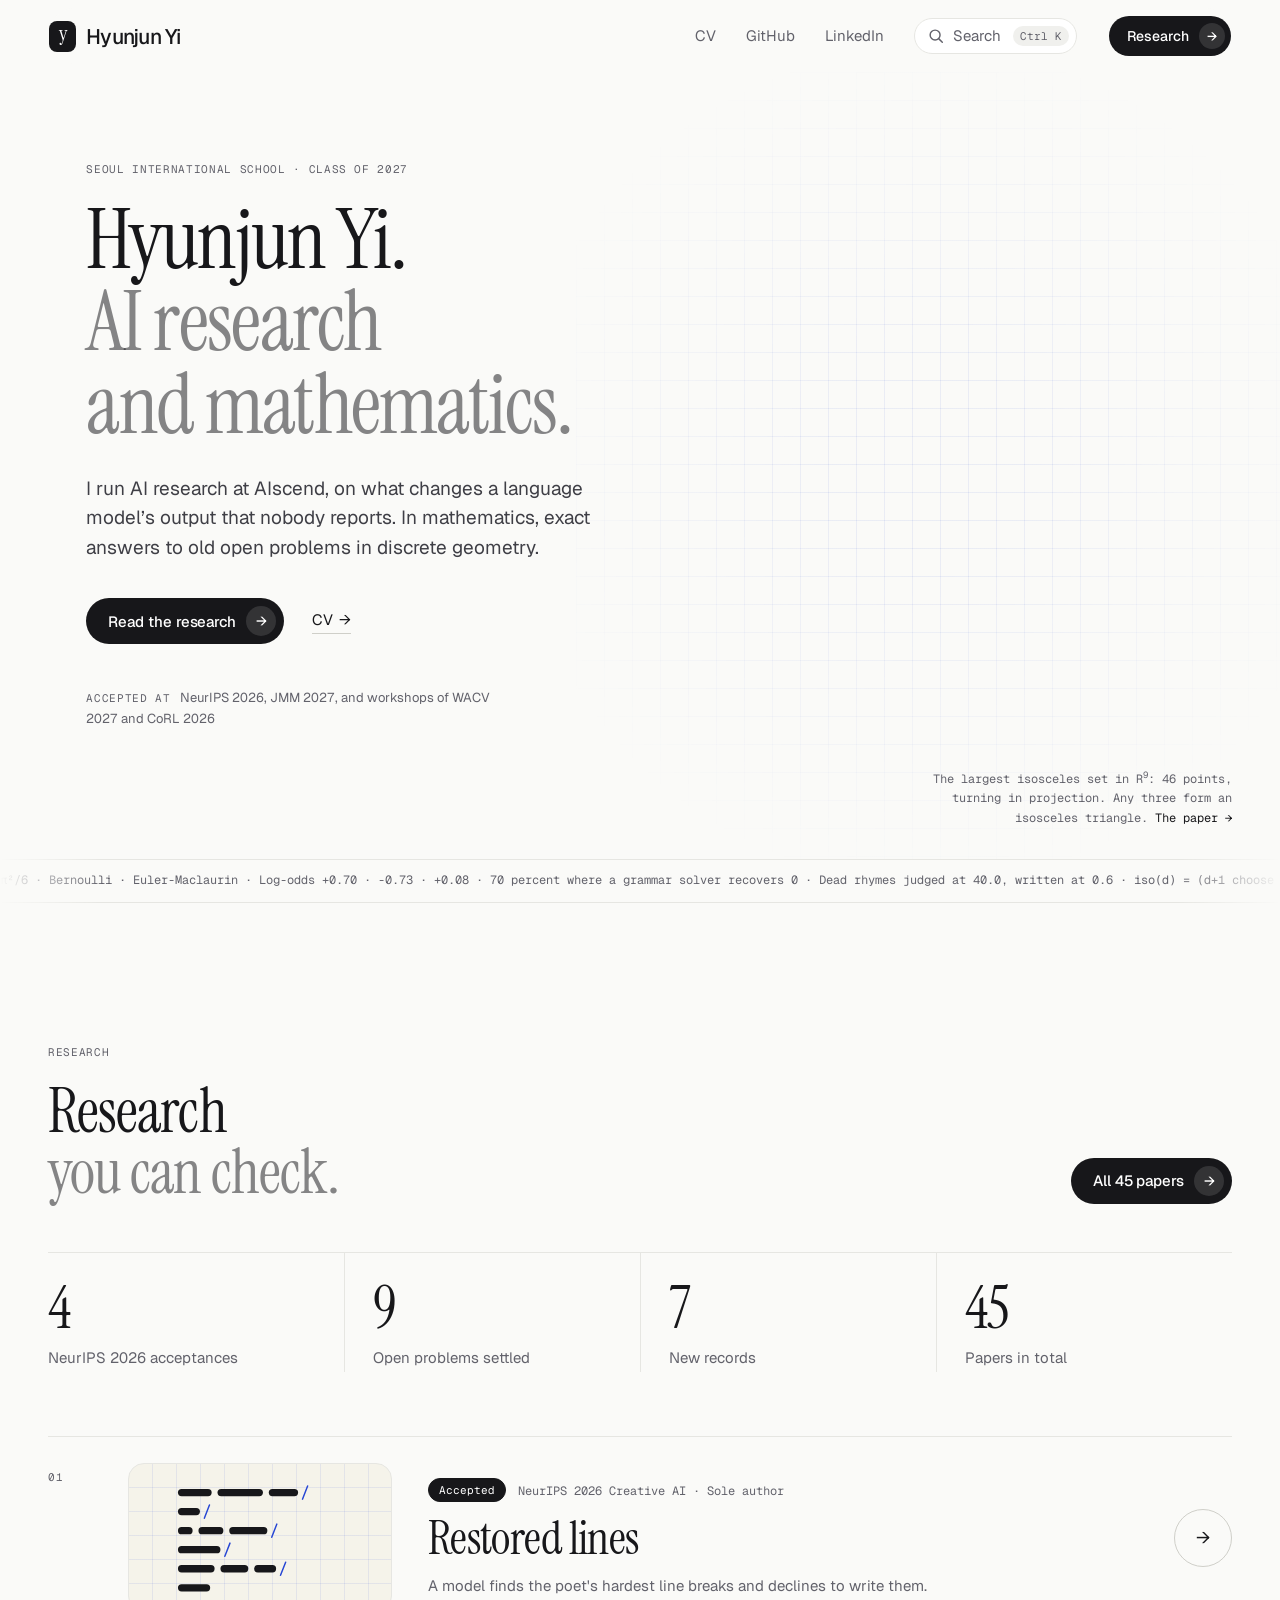
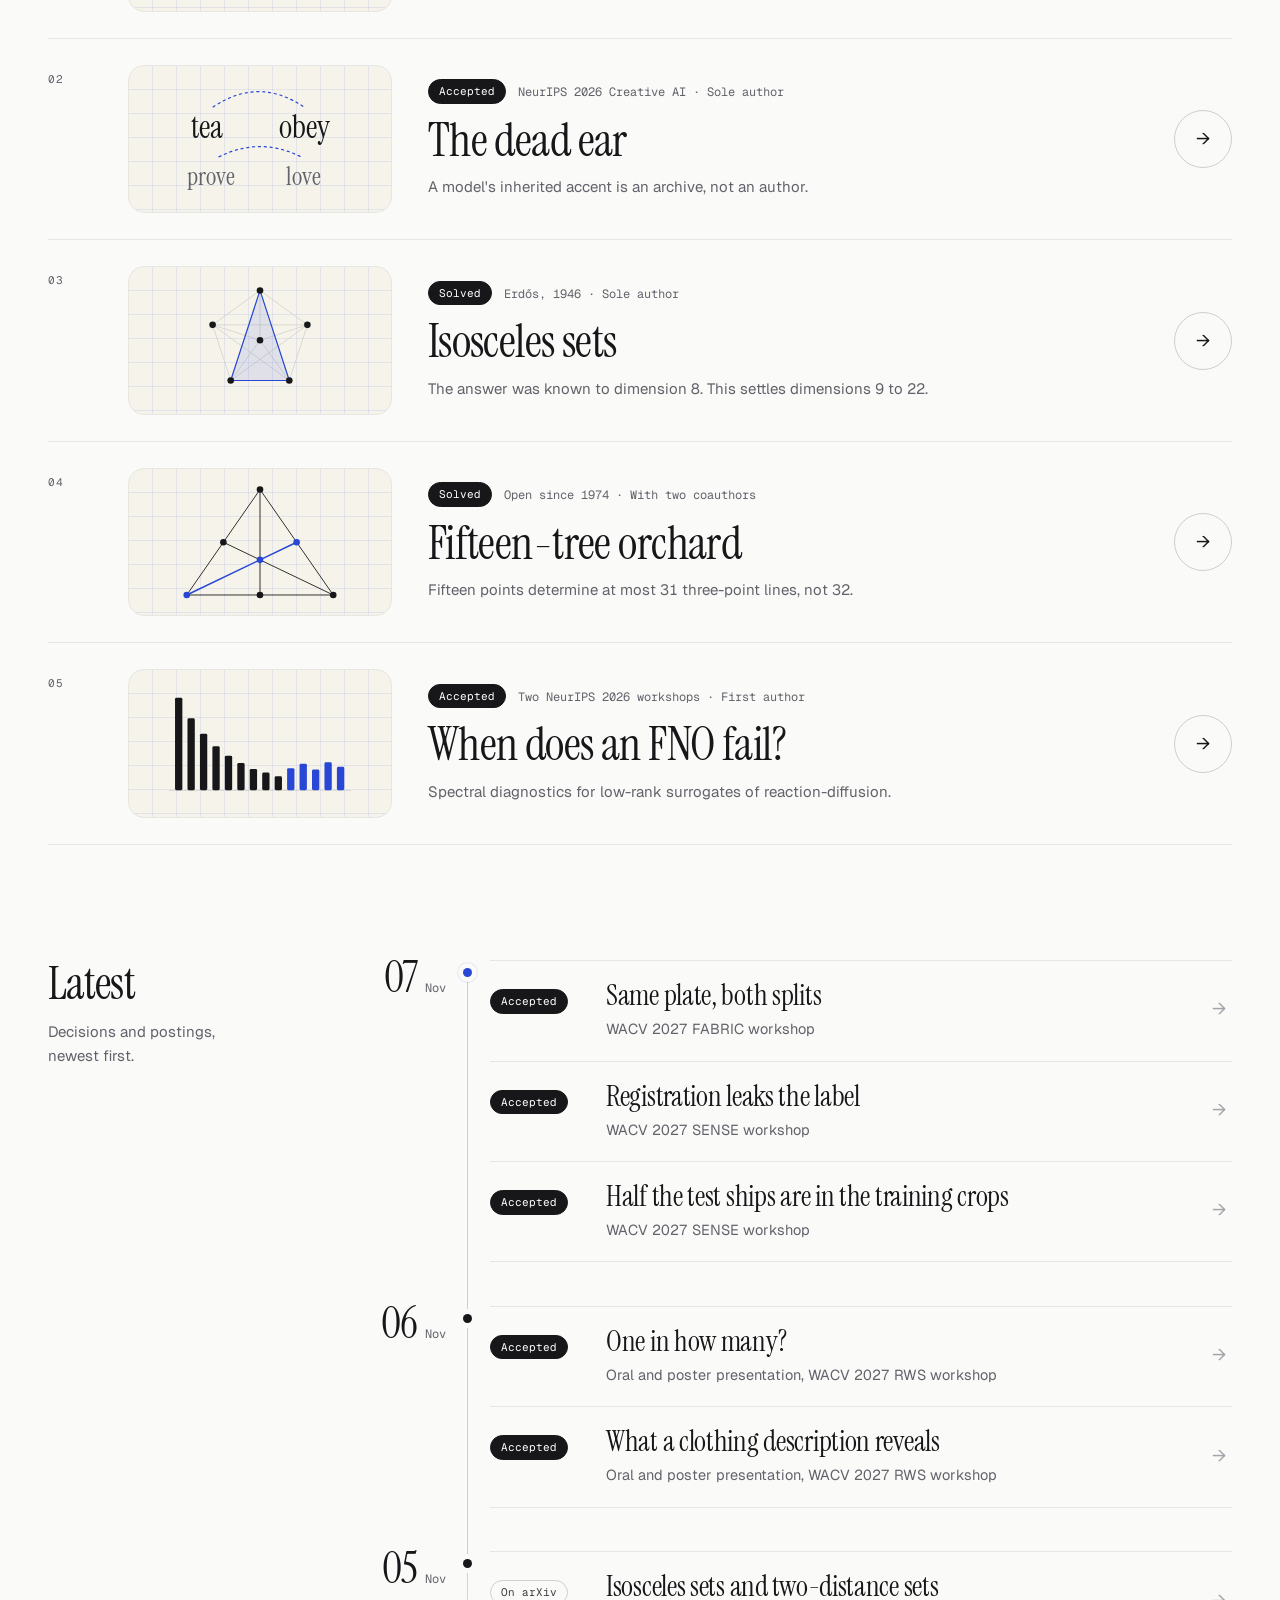
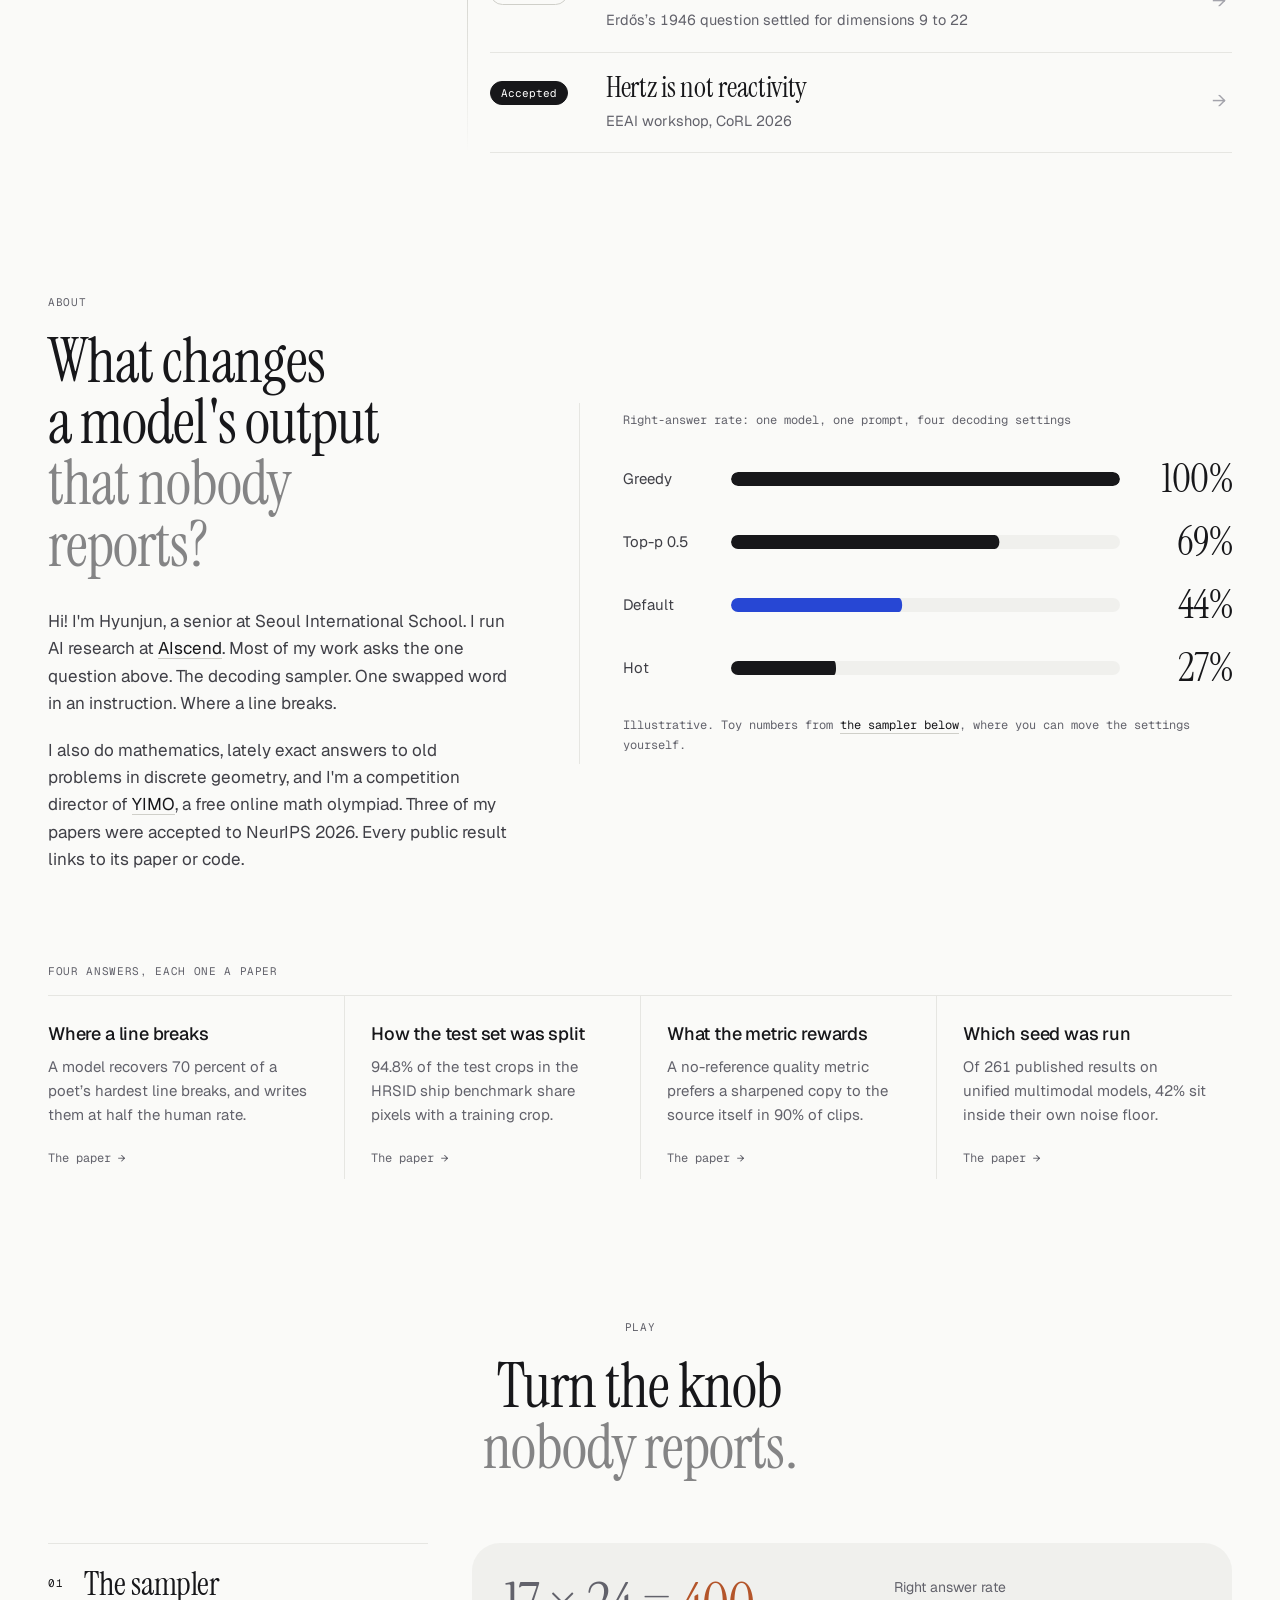
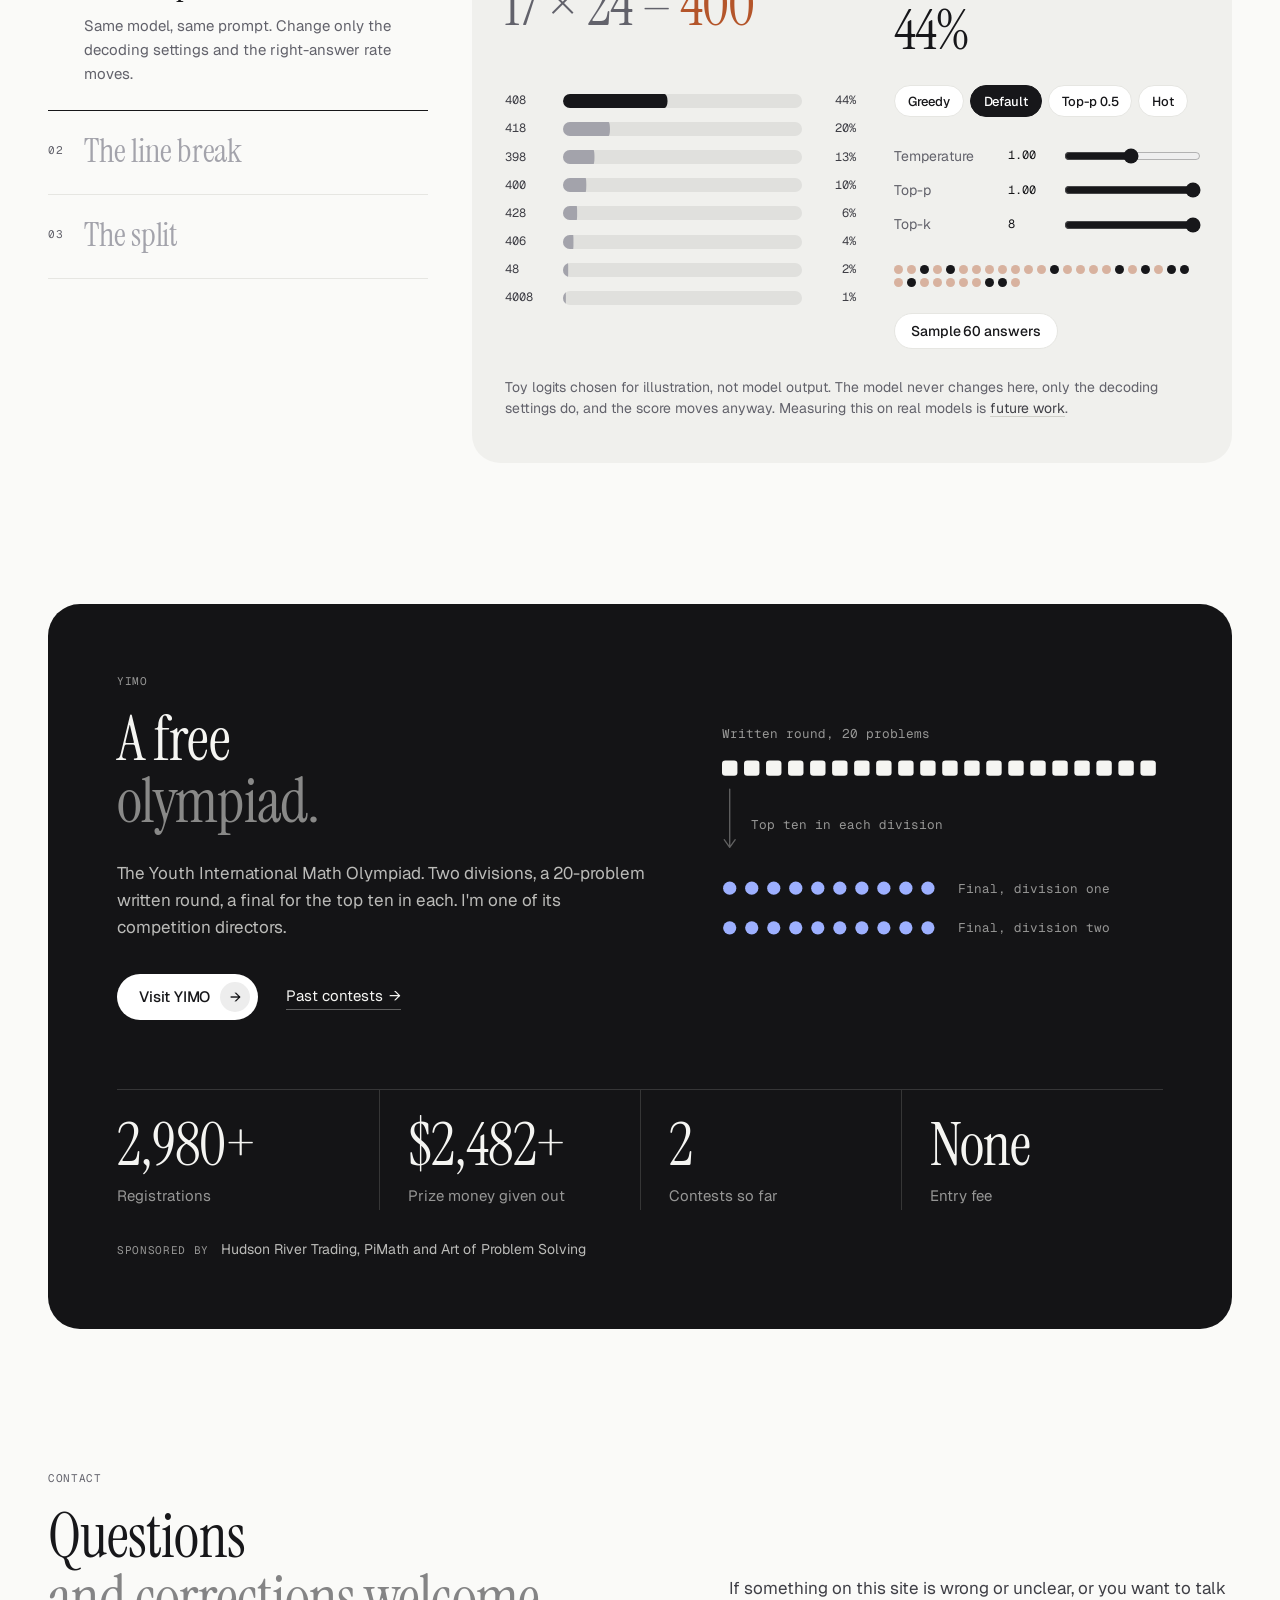
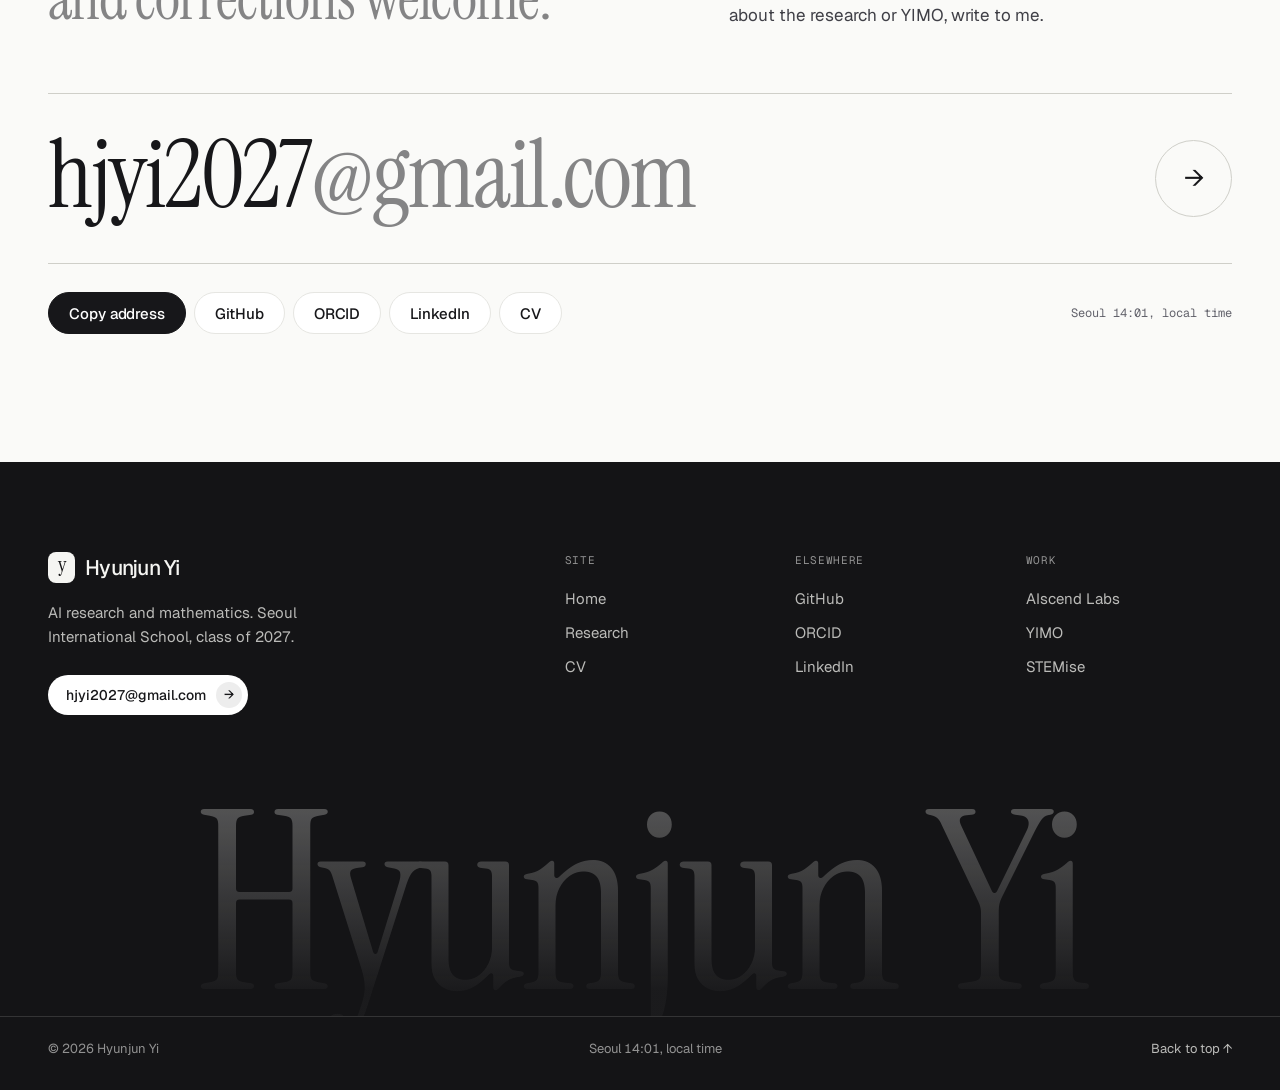
==== commit 4feb2e00: "Drop proceedings claims for the 14 WACV workshop papers that were not submitted as camera-ready; upd" ====
--- a/index.html
+++ b/index.html
@@ -92,9 +92,9 @@
       <li class="tl-day">
         <time datetime="2026-11-07"><b>07</b><span>Nov</span></time>
         <ul>
-          <li><a href="research.html#same-plate-both-splits"><span class="tl-s on">Accepted</span><span class="tl-t">Same plate, both splits</span><span class="tl-m">Proceedings of the WACV 2027 FABRIC workshop</span></a></li>
-          <li><a href="research.html#registration-leaks"><span class="tl-s on">Accepted</span><span class="tl-t">Registration leaks the label</span><span class="tl-m">Proceedings of the WACV 2027 SENSE workshop</span></a></li>
-          <li><a href="research.html#hrsid-split"><span class="tl-s on">Accepted</span><span class="tl-t">Half the test ships are in the training crops</span><span class="tl-m">Proceedings of the WACV 2027 SENSE workshop</span></a></li>
+          <li><a href="research.html#same-plate-both-splits"><span class="tl-s on">Accepted</span><span class="tl-t">Same plate, both splits</span><span class="tl-m">WACV 2027 FABRIC workshop</span></a></li>
+          <li><a href="research.html#registration-leaks"><span class="tl-s on">Accepted</span><span class="tl-t">Registration leaks the label</span><span class="tl-m">WACV 2027 SENSE workshop</span></a></li>
+          <li><a href="research.html#hrsid-split"><span class="tl-s on">Accepted</span><span class="tl-t">Half the test ships are in the training crops</span><span class="tl-m">WACV 2027 SENSE workshop</span></a></li>
         </ul>
       </li>
       <li class="tl-day">
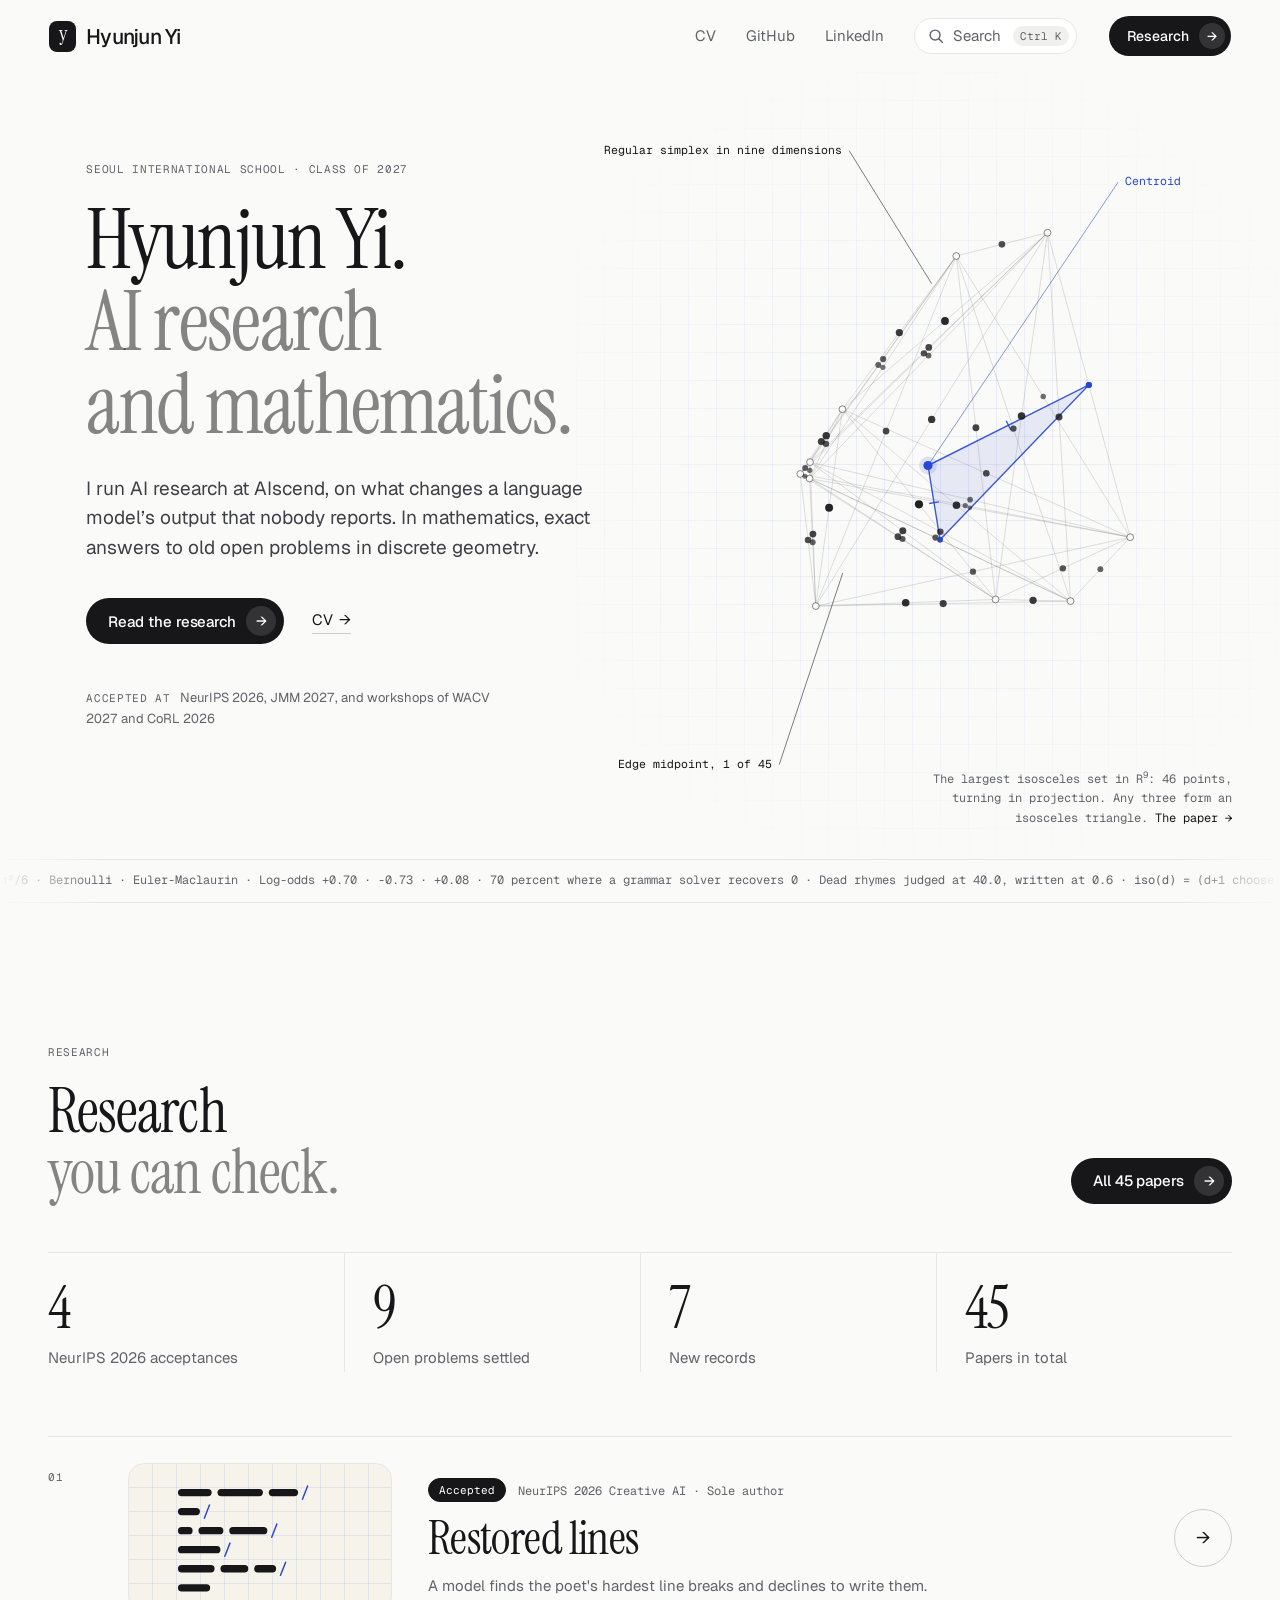
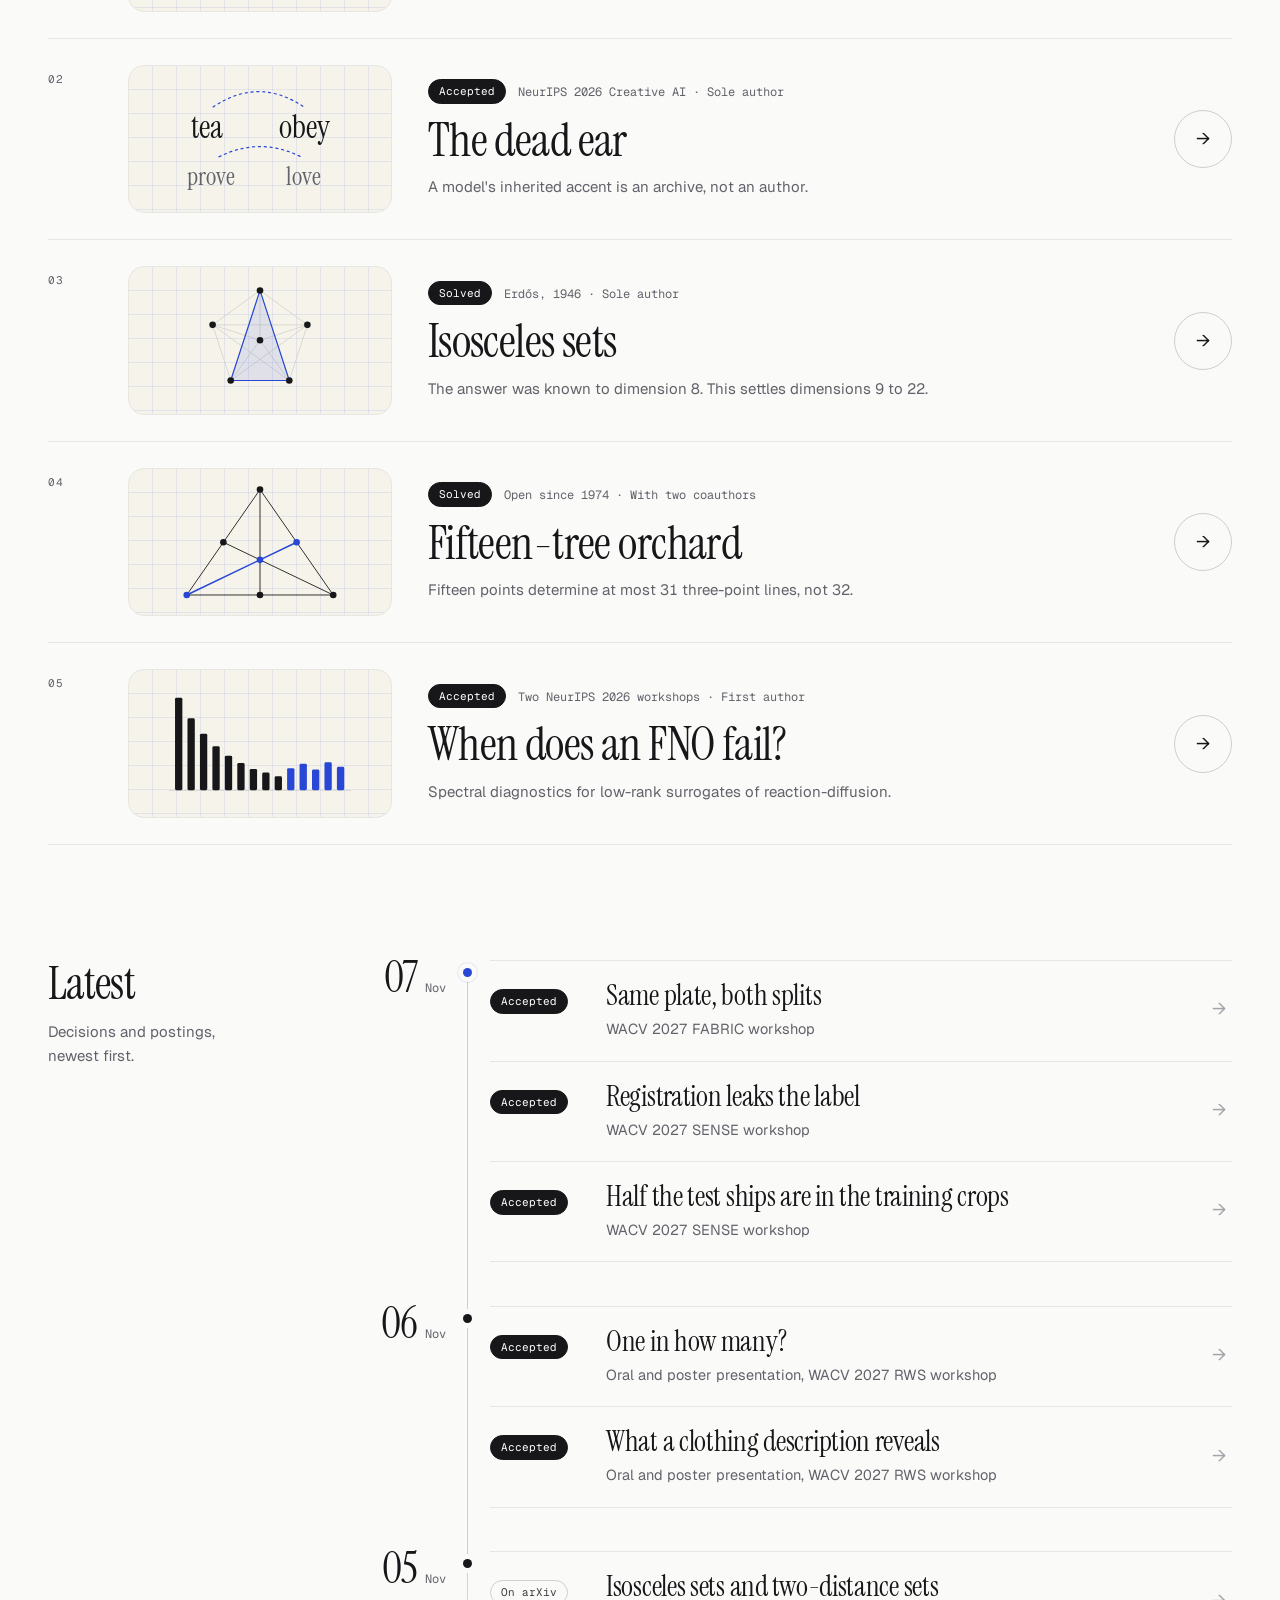
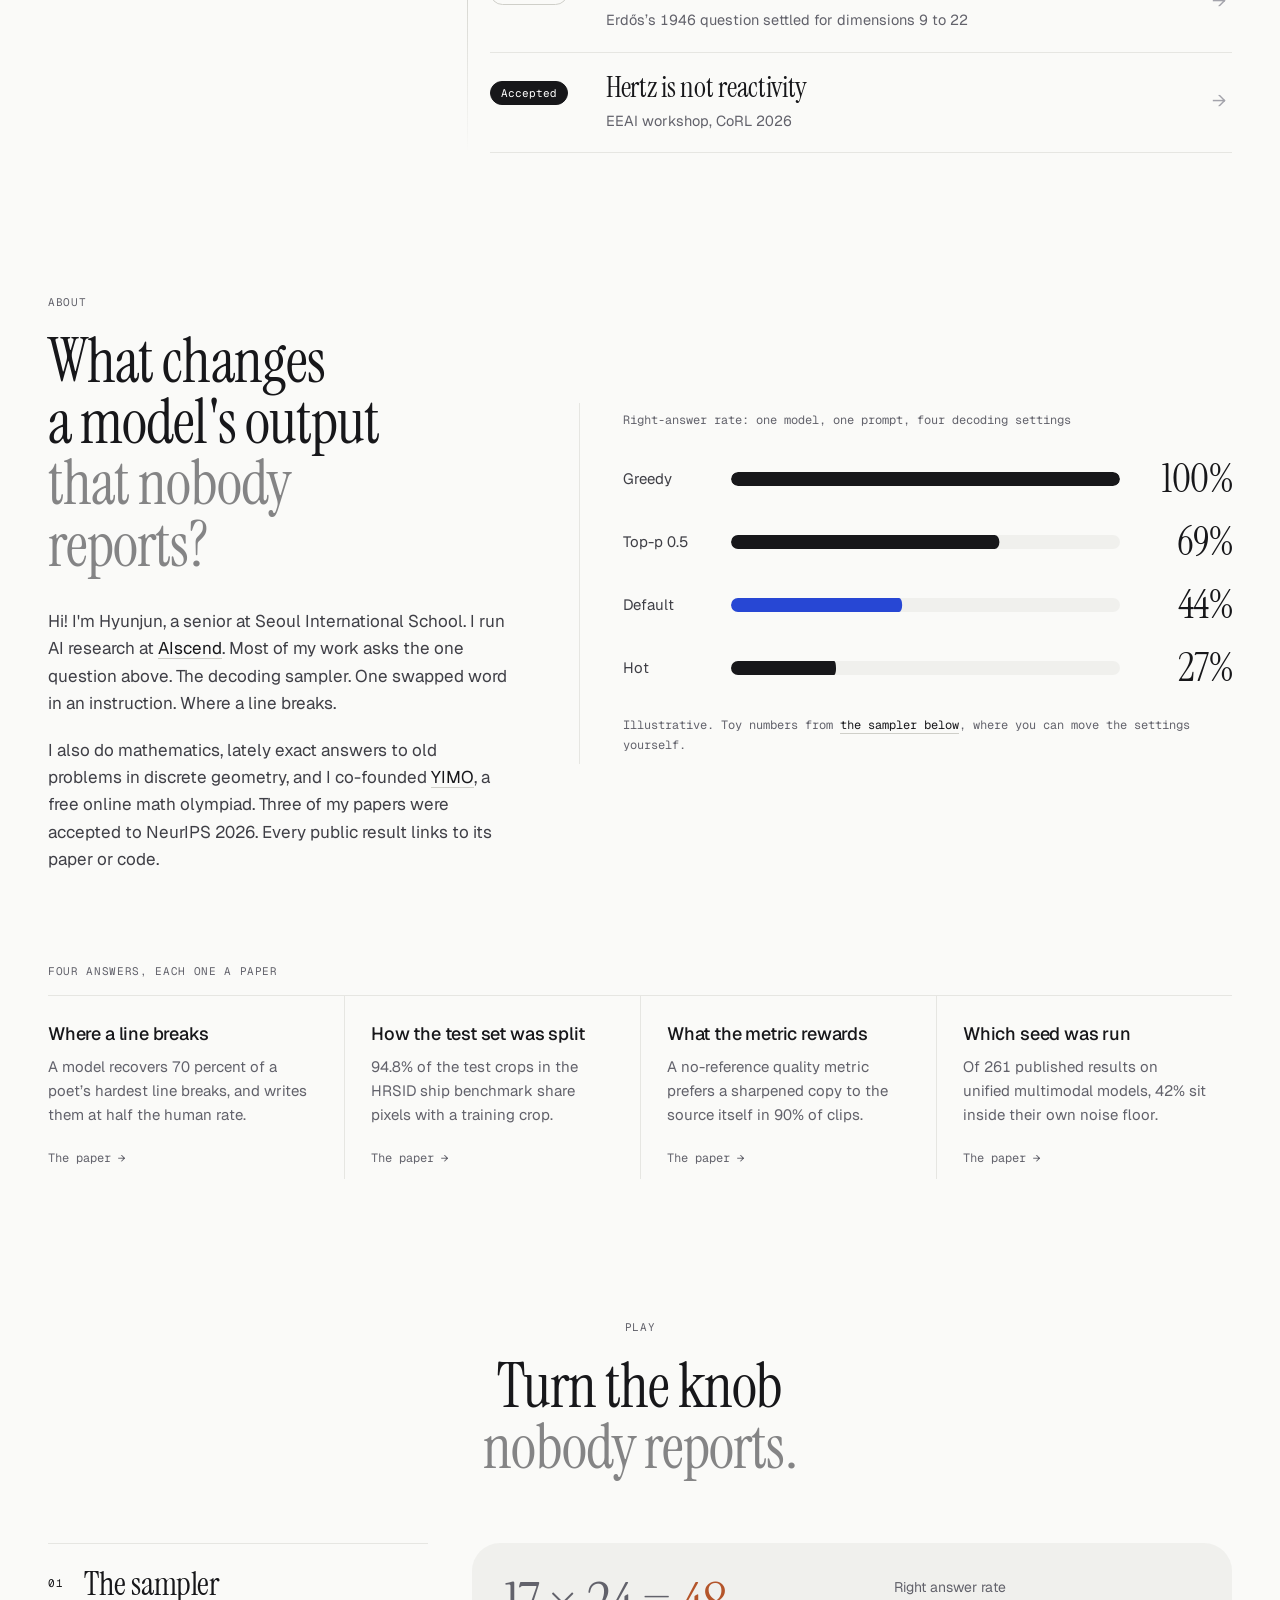
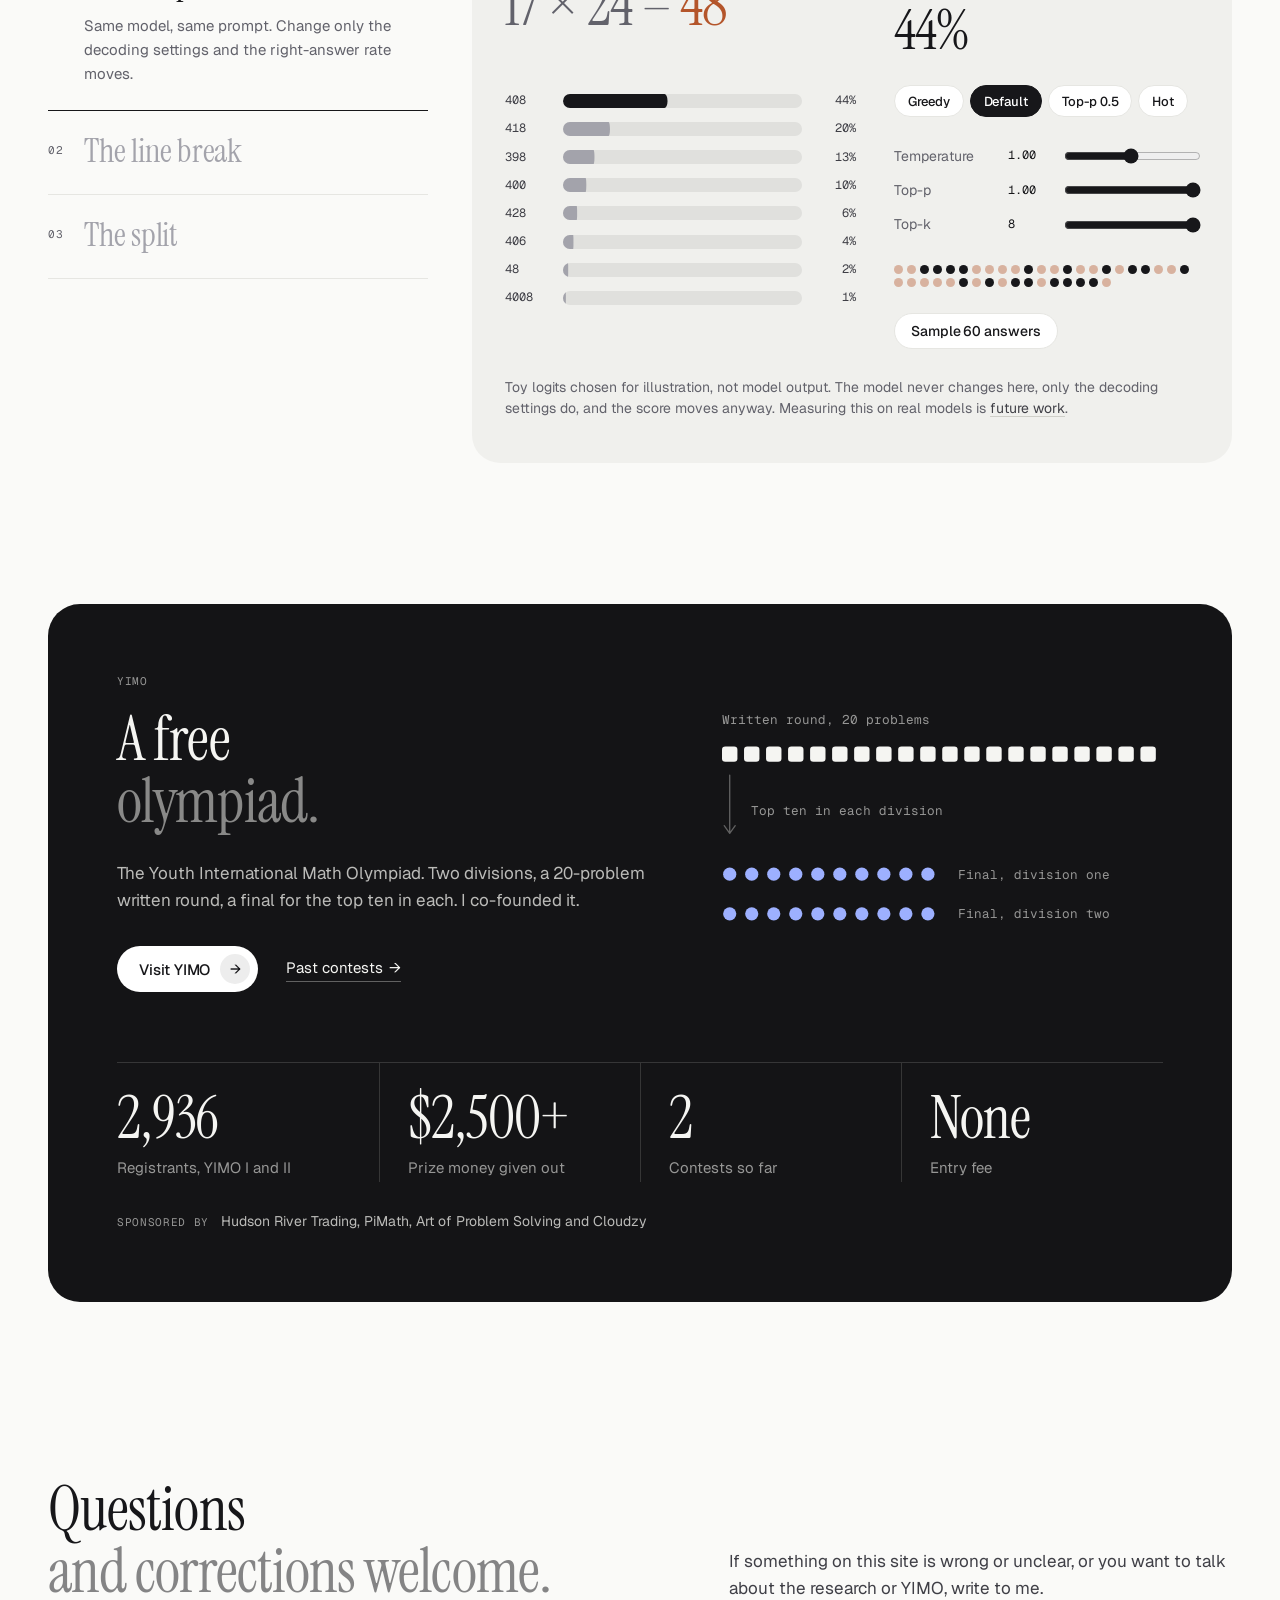
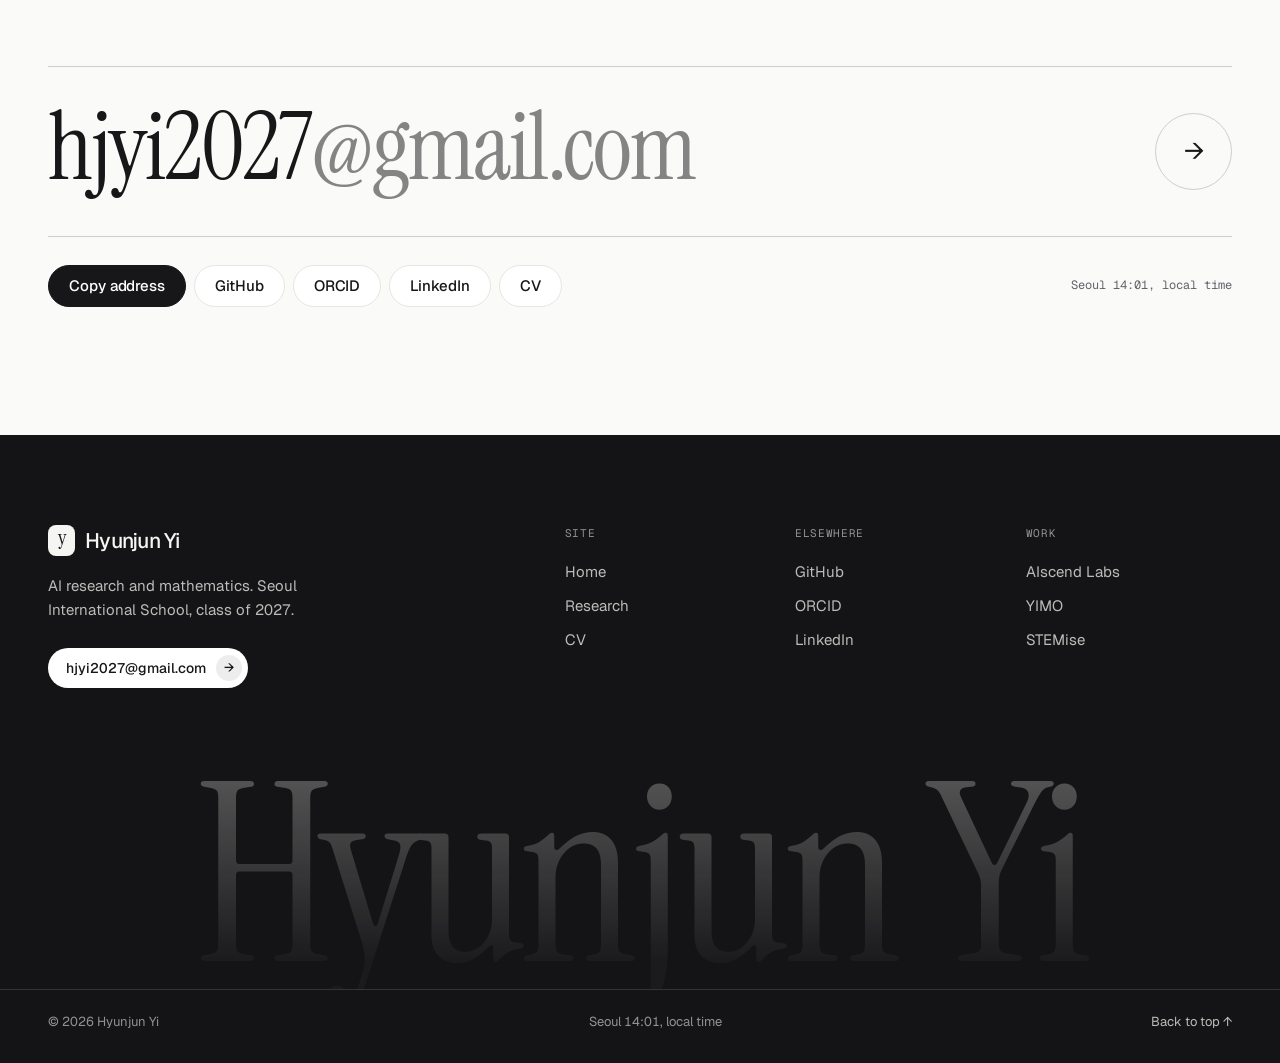
==== commit cfcaceeb: "CV leadership: YIMO as co-founder with a registrant growth chart from the contest archive, tiered sp" ====
--- a/index.html
+++ b/index.html
@@ -4,14 +4,14 @@
 <meta charset="utf-8">
 <meta name="viewport" content="width=device-width,initial-scale=1">
 <title>Hyunjun Yi</title>
-<meta name="description" content="Hyunjun Yi. AI research at AIscend on what changes a language model's output, analytic number theory, and a competition director of YIMO, a free online math olympiad.">
+<meta name="description" content="Hyunjun Yi. AI research at AIscend on what changes a language model's output, analytic number theory, and co-founder of YIMO, a free online math olympiad.">
 <meta name="author" content="Hyunjun Yi">
 <link rel="canonical" href="https://hjyi2027.github.io/">
 <meta name="theme-color" content="#fafaf8">
 <meta name="color-scheme" content="light">
 <meta property="og:type" content="profile">
 <meta property="og:title" content="Hyunjun Yi">
-<meta property="og:description" content="AI research at AIscend, analytic number theory, competition director of YIMO. Seoul.">
+<meta property="og:description" content="AI research at AIscend, analytic number theory, co-founder of YIMO. Seoul.">
 <meta property="og:url" content="https://hjyi2027.github.io/">
 <meta property="og:image" content="https://hjyi2027.github.io/og.png">
 <meta property="og:image:width" content="1200">
@@ -58,7 +58,7 @@
     <div class="hero-fig"><canvas class="field" role="img" aria-label="A turning diagram of the largest isosceles set in nine dimensions: the 45 edge midpoints of a regular simplex and its centroid, 46 points in all. One isosceles triangle among them is marked at a time."></canvas></div>
     <p class="fig-note">The largest isosceles set in R<sup>9</sup>: 46 points, turning in projection. Any three form an isosceles triangle. <a href="research.html#isosceles-sets">The paper <span class="arrow" aria-hidden="true">&rarr;</span></a></p>
   </div>
-  <div class="ticker" aria-hidden="true"><span>&pi;&sup2;/6 &middot; Bernoulli &middot; Euler-Maclaurin &middot; Log-odds +0.70 &middot; -0.73 &middot; +0.08 &middot; 70 percent where a grammar solver recovers 0 &middot; Dead rhymes judged at 40.0, written at 0.6 &middot; iso(d) = (d+1 choose 2) + 1 for 9 &le; d &le; 21 &middot; iso(22) = 276 &middot; &lambda;(n) &le; &frac12;&radic;n &middot; t<sub>3</sub>(15) = 31, open since 1974 &middot; g(9) = 45 &middot; 3,000+ registrations &middot; </span><span>&pi;&sup2;/6 &middot; Bernoulli &middot; Euler-Maclaurin &middot; Log-odds +0.70 &middot; -0.73 &middot; +0.08 &middot; 70 percent where a grammar solver recovers 0 &middot; Dead rhymes judged at 40.0, written at 0.6 &middot; iso(d) = (d+1 choose 2) + 1 for 9 &le; d &le; 21 &middot; iso(22) = 276 &middot; &lambda;(n) &le; &frac12;&radic;n &middot; t<sub>3</sub>(15) = 31, open since 1974 &middot; g(9) = 45 &middot; 3,000+ registrations &middot; </span></div>
+  <div class="ticker" aria-hidden="true"><span>&pi;&sup2;/6 &middot; Bernoulli &middot; Euler-Maclaurin &middot; Log-odds +0.70 &middot; -0.73 &middot; +0.08 &middot; 70 percent where a grammar solver recovers 0 &middot; Dead rhymes judged at 40.0, written at 0.6 &middot; iso(d) = (d+1 choose 2) + 1 for 9 &le; d &le; 21 &middot; iso(22) = 276 &middot; &lambda;(n) &le; &frac12;&radic;n &middot; t<sub>3</sub>(15) = 31, open since 1974 &middot; g(9) = 45 &middot; 2,936 registrants &middot; </span><span>&pi;&sup2;/6 &middot; Bernoulli &middot; Euler-Maclaurin &middot; Log-odds +0.70 &middot; -0.73 &middot; +0.08 &middot; 70 percent where a grammar solver recovers 0 &middot; Dead rhymes judged at 40.0, written at 0.6 &middot; iso(d) = (d+1 choose 2) + 1 for 9 &le; d &le; 21 &middot; iso(22) = 276 &middot; &lambda;(n) &le; &frac12;&radic;n &middot; t<sub>3</sub>(15) = 31, open since 1974 &middot; g(9) = 45 &middot; 2,936 registrants &middot; </span></div>
 </section>
 
 <section class="ch" id="work">
@@ -124,7 +124,7 @@
       <h2 class="big"><span class="w">What changes</span><span class="w">a model's output</span><span class="w"><em>that nobody</em></span><span class="w"><em>reports?</em></span></h2>
       <div class="cols">
     <p>Hi! I'm Hyunjun, a senior at Seoul International School. I run AI research at <a href="https://aiscend-research.github.io/">AIscend</a>. Most of my work asks the one question above. The decoding sampler. One swapped word in an instruction. Where a line breaks.</p>
-    <p>I also do mathematics, lately exact answers to old problems in discrete geometry, and I'm a competition director of <a href="https://www.yimo-official.org/">YIMO</a>, a free online math olympiad. Three of my papers were accepted to NeurIPS 2026. Every public result links to its paper or code.</p>
+    <p>I also do mathematics, lately exact answers to old problems in discrete geometry, and I co-founded <a href="https://www.yimo-official.org/">YIMO</a>, a free online math olympiad. Three of my papers were accepted to NeurIPS 2026. Every public result links to its paper or code.</p>
   </div>
     </div>
     <figure class="about-fig">
@@ -210,18 +210,18 @@
       <div>
         <p class="num">YIMO</p>
         <h2 class="big"><span class="w">A free</span><span class="w"><em>olympiad.</em></span></h2>
-        <p class="cols one">The Youth International Math Olympiad. Two divisions, a 20-problem written round, a final for the top ten in each. I'm one of its competition directors.</p>
+        <p class="cols one">The Youth International Math Olympiad. Two divisions, a 20-problem written round, a final for the top ten in each. I co-founded it.</p>
         <p class="hero-cta"><a class="pill light" href="https://www.yimo-official.org/">Visit YIMO<span class="pill-dot" aria-hidden="true">&rarr;</span></a><a class="link" href="https://www.yimo-official.org/archive">Past contests <span class="arrow" aria-hidden="true">&rarr;</span></a></p>
       </div>
       <svg class="yimo-fig" viewBox="0 0 400 224" role="img" aria-label="The format: a written round of twenty problems, then a final for the top ten in each of two divisions."><text x="0" y="14">Written round, 20 problems</text><g class="sq"><rect x="0" y="34" width="14" height="14" rx="3"/><rect x="20" y="34" width="14" height="14" rx="3"/><rect x="40" y="34" width="14" height="14" rx="3"/><rect x="60" y="34" width="14" height="14" rx="3"/><rect x="80" y="34" width="14" height="14" rx="3"/><rect x="100" y="34" width="14" height="14" rx="3"/><rect x="120" y="34" width="14" height="14" rx="3"/><rect x="140" y="34" width="14" height="14" rx="3"/><rect x="160" y="34" width="14" height="14" rx="3"/><rect x="180" y="34" width="14" height="14" rx="3"/><rect x="200" y="34" width="14" height="14" rx="3"/><rect x="220" y="34" width="14" height="14" rx="3"/><rect x="240" y="34" width="14" height="14" rx="3"/><rect x="260" y="34" width="14" height="14" rx="3"/><rect x="280" y="34" width="14" height="14" rx="3"/><rect x="300" y="34" width="14" height="14" rx="3"/><rect x="320" y="34" width="14" height="14" rx="3"/><rect x="340" y="34" width="14" height="14" rx="3"/><rect x="360" y="34" width="14" height="14" rx="3"/><rect x="380" y="34" width="14" height="14" rx="3"/></g><path class="flow" d="M7 60V112M2 106l5 7 5-7"/><text x="26" y="96">Top ten in each division</text><g class="dots"><circle cx="7" cy="150" r="6"/><circle cx="27" cy="150" r="6"/><circle cx="47" cy="150" r="6"/><circle cx="67" cy="150" r="6"/><circle cx="87" cy="150" r="6"/><circle cx="107" cy="150" r="6"/><circle cx="127" cy="150" r="6"/><circle cx="147" cy="150" r="6"/><circle cx="167" cy="150" r="6"/><circle cx="187" cy="150" r="6"/><circle cx="7" cy="186" r="6"/><circle cx="27" cy="186" r="6"/><circle cx="47" cy="186" r="6"/><circle cx="67" cy="186" r="6"/><circle cx="87" cy="186" r="6"/><circle cx="107" cy="186" r="6"/><circle cx="127" cy="186" r="6"/><circle cx="147" cy="186" r="6"/><circle cx="167" cy="186" r="6"/><circle cx="187" cy="186" r="6"/></g><text x="214" y="154">Final, division one</text><text x="214" y="190">Final, division two</text></svg>
     </div>
     <dl class="facts">
-      <div><dt>Registrations</dt><dd><a href="https://www.yimo-official.org/archive">3,000+</a></dd></div>
+      <div><dt>Registrants, YIMO I and II</dt><dd><a href="https://www.yimo-official.org/archive">2,936</a></dd></div>
       <div><dt>Prize money given out</dt><dd>$2,500+</dd></div>
       <div><dt>Contests so far</dt><dd>2</dd></div>
       <div><dt>Entry fee</dt><dd>None</dd></div>
     </dl>
-    <p class="sponsors"><span>Sponsored by</span> Hudson River Trading, PiMath and Art of Problem Solving</p>
+    <p class="sponsors"><span>Sponsored by</span> Hudson River Trading, PiMath, Art of Problem Solving and Cloudzy</p>
   </div>
 </div>
 </section>
--- a/style.css
+++ b/style.css
@@ -875,7 +875,7 @@
 .act.go::after{content:"\2192"}
 .act.go:hover::after{transform:translateX(3px)}
 @media (hover:hover){
-  .cv-body .row:has(.cv-sel,.cv-res,.cv-yimo,.cv-code):hover::after{opacity:0}
+  .cv-body .row:has(.cv-sel,.cv-res,.cv-yimo,.cv-code,.cv-pubs):hover::after{opacity:0}
 }
 /* leadership: yimo as a small night panel, as on the homepage: its figures,
    the format drawing and the sponsors */
@@ -889,8 +889,23 @@
 .yf{display:grid;grid-template-columns:96px minmax(0,1fr);gap:16px;align-items:start;margin:22px 0 0}
 .row .what .yf-h{margin:0;font-family:var(--mono);font-size:11px;line-height:1.5;letter-spacing:.06em;text-transform:uppercase;color:var(--muted)}
 .cv-yimo .yimo-fig{max-width:400px}
+/* growth: registrants per contest, stacked by division, with the next contest as an empty frame */
+.yg .yg-key text,.yg .yg-l,.yg .yg-d{font-size:11px}
+.yg .d1{fill:var(--accent)}
+.yg .d2{fill:var(--fg)}
+.yg .yg-base{stroke:var(--line-strong);stroke-width:1}
+.yg .yg-next{fill:none;stroke:var(--line-strong);stroke-width:1;stroke-dasharray:3 3}
+.yg text.yg-n{font-size:12.5px;fill:var(--fg);text-anchor:middle}
+.yg text.yg-l,.yg text.yg-d{text-anchor:middle}
+.yg text.yg-x{font-family:var(--display);font-size:22px;fill:var(--fg);text-anchor:middle}
+.yg .yg-arc{fill:none;stroke:var(--fg-2);stroke-width:1.2;stroke-linecap:round;stroke-linejoin:round}
+.yg .yg-bar{transform-box:fill-box;transform-origin:50% 100%;transition:transform 900ms var(--ease-out)}
+.yg .yg-bar.d1{transition-delay:120ms}
+.js-reveal .row:not(.in) .yg .yg-bar{transform:scaleY(0)}
+.cv-yimo .yf + .yf{margin-top:18px;padding-top:18px;border-top:1px solid var(--line)}
 .cv-yimo .sponsors{margin:20px 0 0;padding-top:16px;border-top:1px solid var(--line)}
-.cv-yimo .sponsors span{display:inline-block;width:96px;margin-right:16px}
+.cv-yimo .sponsors{display:grid;grid-template-columns:96px minmax(0,1fr);gap:16px;align-items:baseline}
+.cv-yimo .sponsors span{display:block;width:auto;margin:0}
 /* honors: the three top results as cards, each with a drawing of what the
    result means; the rest stay as rows */
 .row.print-only{display:none}
@@ -981,6 +996,39 @@
 .row.in .cv-code li:nth-child(3){animation-delay:280ms}
 .row.in .cv-code li:nth-child(4){animation-delay:360ms}
 .cv-res a[href^="http"]::after{content:"\2197"}
+/* selected papers as publication entries: page one of the PDF, the venue,
+   the title, the authors with mine in bold, one finding, and the links */
+.cv-pubs{margin:0;padding:0;list-style:none;border-top:1px solid var(--line-strong)}
+.cv-pubs li{display:grid;grid-template-columns:96px minmax(0,1fr);gap:22px;padding:20px 0;border-bottom:1px solid var(--line)}
+.pb-th{display:block;align-self:start}
+.pb-th img{display:block;width:96px;height:124px;border:1px solid var(--line);border-radius:4px;background:#fff;
+  box-shadow:0 1px 2px rgba(23,23,26,.06),0 10px 22px -14px rgba(23,23,26,.4);transition:transform 360ms var(--ease-out),box-shadow 360ms var(--ease)}
+.pb-b p{margin:0}
+.row .what .pb-v{display:flex;flex-wrap:wrap;align-items:center;gap:4px 10px;font-family:var(--mono);font-size:11.5px;line-height:1.55;color:var(--muted)}
+.pb-v .chip{margin:0}
+.row .what .pb-t{margin-top:8px;font-family:var(--display);font-size:clamp(20px,1.9vw,24px);line-height:1.16;letter-spacing:-.008em;text-wrap:balance}
+.row .what .pb-t a{color:var(--fg);background:none;text-decoration:none;transition:color 200ms var(--ease)}
+.row .what .pb-t a:is(:hover,:focus-visible){color:var(--accent)}
+.row .what .pb-a{margin-top:6px;font-size:13.5px;line-height:1.45;color:var(--muted)}
+.pb-a b{font-weight:600;color:var(--fg)}
+.row .what .pb-f{margin-top:8px;font-size:15px;line-height:1.5;color:var(--fg-2);max-width:62ch}
+.row .what .pb-l{display:flex;flex-wrap:wrap;align-items:center;gap:6px 16px;margin-top:12px}
+.row .what .pb-l a{font-family:var(--mono);font-size:11.5px;line-height:1.6;color:var(--fg);background:none;text-decoration:none;border-bottom:1px solid var(--line-strong);transition:border-color 160ms var(--ease),background-color 160ms var(--ease)}
+.pb-l a::after{content:" \2197";color:var(--muted)}
+.row .what .pb-l a:hover{border-color:var(--fg)}
+.row .what .pb-l a:first-child{padding:1px 11px;border:0;border-radius:999px;background:var(--fg);color:var(--on-fg)}
+.row .what .pb-l a:first-child:hover{background:var(--accent)}
+.pb-l a:first-child::after{color:inherit}
+@media (hover:hover){
+  .cv-pubs li:hover .pb-th img{transform:translateY(-3px) rotate(-1.5deg);box-shadow:0 2px 4px rgba(23,23,26,.08),0 18px 30px -16px rgba(23,23,26,.5)}
+}
+.js-reveal .row:not(.in) .cv-pubs li{opacity:0}
+.row.in .cv-pubs li{animation:tile-in 640ms var(--ease-out) 120ms backwards}
+.row.in .cv-pubs li:nth-child(2){animation-delay:190ms}
+.row.in .cv-pubs li:nth-child(3){animation-delay:260ms}
+.row.in .cv-pubs li:nth-child(4){animation-delay:330ms}
+.row.in .cv-pubs li:nth-child(5){animation-delay:400ms}
+.row.in .cv-pubs li:nth-child(6){animation-delay:470ms}
 .cv-meth li:last-child{border-bottom:0}
 .row .what strong + .cv-k{margin-top:24px}
 .row .what .cv-act{display:flex;flex-wrap:wrap;gap:8px;margin:16px 0 0}
@@ -1232,7 +1280,8 @@
   .cv-sel a{padding-right:44px}
   .cv-yimo{padding:20px 18px 18px;border-radius:20px}
   .yf{grid-template-columns:1fr;gap:12px}
-  .cv-yimo .sponsors span{display:block;width:auto;margin:0 0 4px}
+  .cv-yimo .sponsors{grid-template-columns:1fr;gap:4px}
+  .cv-yimo .sponsors span{display:block;width:auto;margin:0}
   .hon-top{grid-template-columns:1fr;gap:10px}
   .hon-top li{display:grid;grid-template-columns:minmax(0,42%) minmax(0,1fr);grid-auto-rows:min-content;column-gap:4px;padding:8px 8px 14px}
   .hon-fig{grid-row:1/span 5;align-self:start}
@@ -1322,6 +1371,8 @@
   .tools b{font-size:26px}
   .tools span{margin:0 0 0 auto;text-align:right}
   .cv-code{grid-template-columns:1fr}
+  .cv-pubs li{grid-template-columns:64px minmax(0,1fr);gap:14px}
+  .pb-th img{width:64px;height:83px}
   .langs li{grid-template-columns:minmax(0,1fr) auto;grid-template-areas:"n m" "l m";gap:2px 16px}
   .langs b{grid-area:n}
   .langs .lv{grid-area:m}
@@ -1364,8 +1415,11 @@
   .js-reveal .row:not(.in) .vb{clip-path:none}
   .row.in .vb{transition:none}
   .tools li,.cv-code a,.cv-code a::after{transition:none}
-  .js-reveal .row:not(.in) .cv-code li{opacity:1}
-  .row.in .cv-code li{animation:none}
+  .js-reveal .row:not(.in) .cv-code li,.js-reveal .row:not(.in) .cv-pubs li{opacity:1}
+  .js-reveal .row:not(.in) .yg .yg-bar{transform:none}
+  .yg .yg-bar{transition:none}
+  .row.in .cv-code li,.row.in .cv-pubs li{animation:none}
+  .pb-th img{transition:none}
   .js-reveal .row:not(.in) .lv i::after{transform:none}
   .lf-scale li,.lang-fig .langs li::after{transition:none}
   .feature.in .dr{transition:none}
@@ -1419,7 +1473,7 @@
   p.print-only{display:block}
   .row.print-only{display:grid}
   .hon-top{display:none}
-  .cv-lead,.cv-sel,.cv-res,.cv-venues,.row .what .cv-k,.cv-yimo,.cv-yl,.cv-code{display:none}
+  .cv-lead,.cv-sel,.cv-res,.cv-venues,.row .what .cv-k,.cv-yimo,.cv-yl,.cv-code,.cv-pubs{display:none}
   .wrap .cv-sec h2 em{display:inline;font-size:inherit;color:inherit}
   .cv-head{position:static;break-after:avoid}
   .cv-body .row:first-child{break-before:avoid;break-inside:avoid}
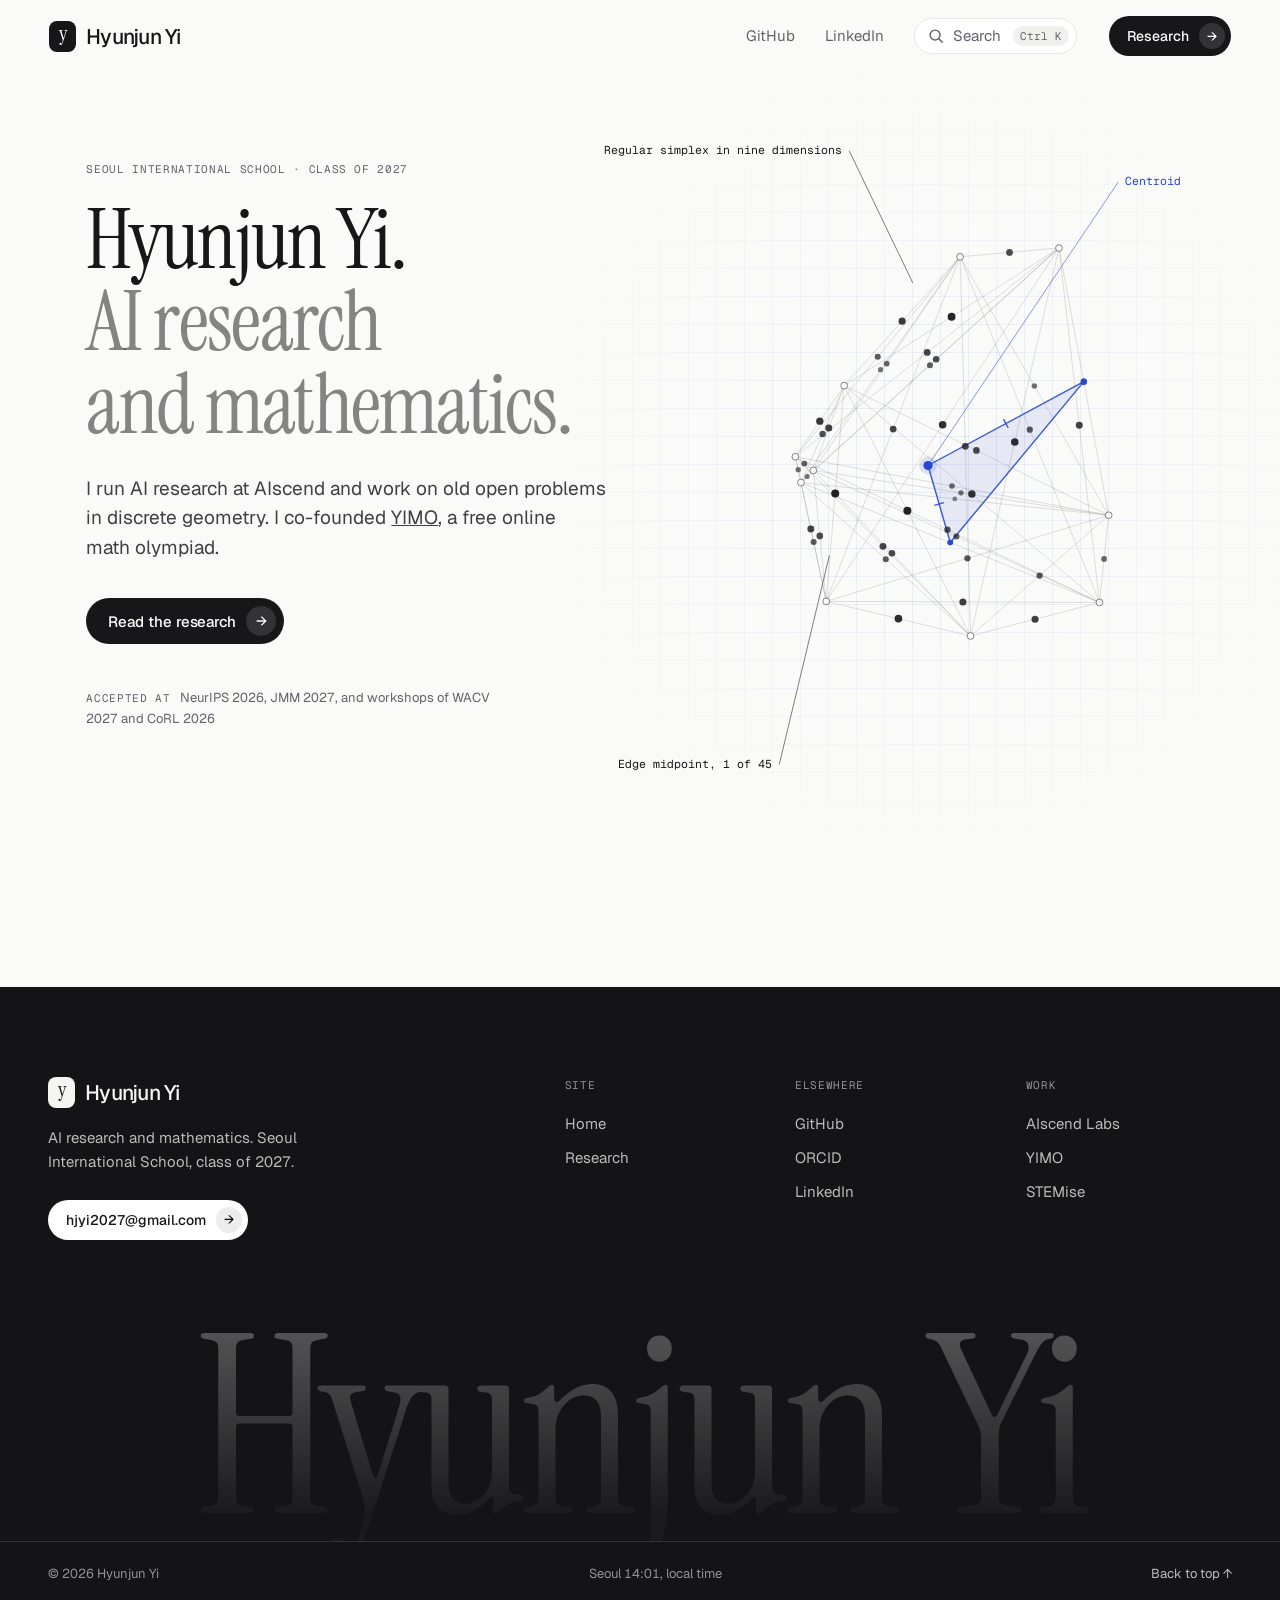
==== commit be37831e: "Simplify the site: remove the CV page, cut the homepage to its hero, and list research as titles wit" ====
--- a/index.html
+++ b/index.html
@@ -4,14 +4,14 @@
 <meta charset="utf-8">
 <meta name="viewport" content="width=device-width,initial-scale=1">
 <title>Hyunjun Yi</title>
-<meta name="description" content="Hyunjun Yi. AI research at AIscend on what changes a language model's output, analytic number theory, and co-founder of YIMO, a free online math olympiad.">
+<meta name="description" content="Hyunjun Yi. AI research at AIscend and old open problems in discrete geometry. Co-founder of YIMO, a free online math olympiad.">
 <meta name="author" content="Hyunjun Yi">
 <link rel="canonical" href="https://hjyi2027.github.io/">
 <meta name="theme-color" content="#fafaf8">
 <meta name="color-scheme" content="light">
 <meta property="og:type" content="profile">
 <meta property="og:title" content="Hyunjun Yi">
-<meta property="og:description" content="AI research at AIscend, analytic number theory, co-founder of YIMO. Seoul.">
+<meta property="og:description" content="AI research at AIscend, open problems in discrete geometry, co-founder of YIMO. Seoul.">
 <meta property="og:url" content="https://hjyi2027.github.io/">
 <meta property="og:image" content="https://hjyi2027.github.io/og.png">
 <meta property="og:image:width" content="1200">
@@ -36,7 +36,6 @@
     <a class="mark" href="index.html">Hyunjun Yi</a>
     <nav class="bar-links" aria-label="Site">
       <a class="dup" href="research.html">Research</a>
-      <a href="cv.html">CV</a>
       <a class="ext" href="https://github.com/hjyi2027">GitHub</a>
       <a class="ext" href="https://www.linkedin.com/in/hyunjun-yi-3424573a0/">LinkedIn</a>
     </nav>
@@ -51,200 +50,12 @@
     <div class="hero-text">
       <p class="eyebrow">Seoul International School &middot; Class of 2027</p>
       <h1 class="poster"><span class="w">Hyunjun Yi.</span><span class="w"><em>AI research</em></span><span class="w"><em>and mathematics.</em></span></h1>
-      <p class="poster-sub">I run AI research at AIscend, on what changes a language model&rsquo;s output that nobody reports. In mathematics, exact answers to old open problems in discrete geometry.</p>
-      <p class="hero-cta"><a class="pill" href="research.html">Read the research<span class="pill-dot" aria-hidden="true">&rarr;</span></a><a class="link" href="cv.html">CV <span class="arrow" aria-hidden="true">&rarr;</span></a></p>
+      <p class="poster-sub">I run AI research at AIscend and work on old open problems in discrete geometry. I co-founded <a href="https://www.yimo-official.org/">YIMO</a>, a free online math olympiad.</p>
+      <p class="hero-cta"><a class="pill" href="research.html">Read the research<span class="pill-dot" aria-hidden="true">&rarr;</span></a></p>
       <p class="hero-at"><span>Accepted at</span> NeurIPS 2026, JMM 2027, and workshops of WACV 2027 and CoRL 2026</p>
     </div>
     <div class="hero-fig"><canvas class="field" role="img" aria-label="A turning diagram of the largest isosceles set in nine dimensions: the 45 edge midpoints of a regular simplex and its centroid, 46 points in all. One isosceles triangle among them is marked at a time."></canvas></div>
-    <p class="fig-note">The largest isosceles set in R<sup>9</sup>: 46 points, turning in projection. Any three form an isosceles triangle. <a href="research.html#isosceles-sets">The paper <span class="arrow" aria-hidden="true">&rarr;</span></a></p>
   </div>
-  <div class="ticker" aria-hidden="true"><span>&pi;&sup2;/6 &middot; Bernoulli &middot; Euler-Maclaurin &middot; Log-odds +0.70 &middot; -0.73 &middot; +0.08 &middot; 70 percent where a grammar solver recovers 0 &middot; Dead rhymes judged at 40.0, written at 0.6 &middot; iso(d) = (d+1 choose 2) + 1 for 9 &le; d &le; 21 &middot; iso(22) = 276 &middot; &lambda;(n) &le; &frac12;&radic;n &middot; t<sub>3</sub>(15) = 31, open since 1974 &middot; g(9) = 45 &middot; 2,936 registrants &middot; </span><span>&pi;&sup2;/6 &middot; Bernoulli &middot; Euler-Maclaurin &middot; Log-odds +0.70 &middot; -0.73 &middot; +0.08 &middot; 70 percent where a grammar solver recovers 0 &middot; Dead rhymes judged at 40.0, written at 0.6 &middot; iso(d) = (d+1 choose 2) + 1 for 9 &le; d &le; 21 &middot; iso(22) = 276 &middot; &lambda;(n) &le; &frac12;&radic;n &middot; t<sub>3</sub>(15) = 31, open since 1974 &middot; g(9) = 45 &middot; 2,936 registrants &middot; </span></div>
-</section>
-
-<section class="ch" id="work">
-<div class="ch-in">
-  <div class="sec-head lead">
-    <div>
-      <p class="num">Research</p>
-      <h2 class="big"><span class="w">Research</span><span class="w"><em>you can check.</em></span></h2>
-    </div>
-    <a class="pill" href="research.html">All 45 papers<span class="pill-dot" aria-hidden="true">&rarr;</span></a>
-  </div>
-  <dl class="facts glance">
-    <div><dt>NeurIPS 2026 acceptances</dt><dd><a href="research.html#accepted">4</a></dd></div>
-    <div><dt>Open problems settled</dt><dd><a href="research.html#open-problems">9</a></dd></div>
-    <div><dt>New records</dt><dd><a href="research.html#new-records">7</a></dd></div>
-    <div><dt>Papers in total</dt><dd><a href="research.html">45</a></dd></div>
-  </dl>
-  <ol class="rows pics">
-    <li><a href="research.html#restored-lines"><span class="i">01</span><span class="fig f-lines"><svg viewBox="0 0 320 200" aria-hidden="true"><g class="wds"><rect x="48" y="34" width="46" height="10" rx="5"/><rect x="102" y="34" width="62" height="10" rx="5"/><rect x="172" y="34" width="40" height="10" rx="5"/><rect x="48" y="60" width="30" height="10" rx="5"/><rect x="48" y="86" width="20" height="10" rx="5"/><rect x="76" y="86" width="34" height="10" rx="5"/><rect x="118" y="86" width="52" height="10" rx="5"/><rect x="48" y="112" width="58" height="10" rx="5"/><rect x="48" y="138" width="50" height="10" rx="5"/><rect x="106" y="138" width="38" height="10" rx="5"/><rect x="152" y="138" width="30" height="10" rx="5"/><rect x="48" y="164" width="44" height="10" rx="5"/></g><g class="ac"><path class="dr" pathLength="100" d="M218 48l7-18M84 74l7-18M176 100l7-18M112 126l7-18M188 152l7-18"/></g></svg></span><span class="r-body"><span class="m"><b class="tl-s on">Accepted</b>NeurIPS 2026 Creative AI &middot; Sole author</span><span class="t">Restored lines</span><span class="s">A model finds the poet's hardest line breaks and declines to write them.</span></span></a></li>
-    <li><a href="research.html#dead-ear"><span class="i">02</span><span class="fig f-ear"><svg viewBox="0 0 320 200" aria-hidden="true"><text x="66" y="98" class="wd">tea</text><text x="186" y="98" class="wd">obey</text><path class="ac dash" d="M96 56Q158 14 220 56"/><text x="60" y="162" class="wd dim">prove</text><text x="196" y="162" class="wd dim">love</text><path class="ac dash" d="M104 124Q160 96 216 124"/></svg></span><span class="r-body"><span class="m"><b class="tl-s on">Accepted</b>NeurIPS 2026 Creative AI &middot; Sole author</span><span class="t">The dead ear</span><span class="s">A model's inherited accent is an archive, not an author.</span></span></a></li>
-    <li><a href="research.html#isosceles-sets"><span class="i">03</span><span class="fig f-iso"><svg viewBox="0 0 320 200" aria-hidden="true"><g class="ln"><path d="M160 32L224.7 79 200 155H120L95.3 79ZM160 32L200 155M160 32L120 155M224.7 79L120 155M224.7 79H95.3M200 155L95.3 79M160 100L160 32M160 100L224.7 79M160 100L200 155M160 100L120 155M160 100L95.3 79"/></g><path class="tri" d="M160 32L200 155L120 155Z"/><g class="pt"><circle cx="160" cy="32" r="4.5"/><circle cx="224.7" cy="79" r="4.5"/><circle cx="200" cy="155" r="4.5"/><circle cx="120" cy="155" r="4.5"/><circle cx="95.3" cy="79" r="4.5"/><circle cx="160" cy="100" r="4.5"/></g></svg></span><span class="r-body"><span class="m"><b class="tl-s on">Solved</b>Erd&#337;s, 1946 &middot; Sole author</span><span class="t">Isosceles sets</span><span class="s">The answer was known to dimension 8. This settles dimensions 9 to 22.</span></span></a></li>
-    <li><a href="research.html#orchard-15"><span class="i">04</span><span class="fig f-orch"><svg viewBox="0 0 320 200" aria-hidden="true"><g class="ink"><path d="M160 28L60 172H260ZM160 28V172M260 172L110 100"/></g><path class="ac dr" pathLength="100" d="M60 172L210 100"/><g class="pt"><circle cx="160" cy="28" r="4.5"/><circle cx="260" cy="172" r="4.5"/><circle cx="160" cy="172" r="4.5"/><circle cx="110" cy="100" r="4.5"/></g><g class="pt on"><circle cx="60" cy="172" r="4.5"/><circle cx="160" cy="124" r="4.5"/><circle cx="210" cy="100" r="4.5"/></g></svg></span><span class="r-body"><span class="m"><b class="tl-s on">Solved</b>Open since 1974 &middot; With two coauthors</span><span class="t">Fifteen-tree orchard</span><span class="s">Fifteen points determine at most 31 three-point lines, not 32.</span></span></a></li>
-    <li><a href="research.html#fno-spectral"><span class="i">05</span><span class="fig f-fno"><svg viewBox="0 0 320 200" aria-hidden="true"><path class="ln" d="M36 164.5H284"/><g class="wds"><rect x="44" y="38" width="10" height="126" rx="2"/><rect x="61" y="66" width="10" height="98" rx="2"/><rect x="78" y="87" width="10" height="77" rx="2"/><rect x="95" y="104" width="10" height="60" rx="2"/><rect x="112" y="117" width="10" height="47" rx="2"/><rect x="129" y="127" width="10" height="37" rx="2"/><rect x="146" y="135" width="10" height="29" rx="2"/><rect x="163" y="140" width="10" height="24" rx="2"/><rect x="180" y="145" width="10" height="19" rx="2"/></g><g class="acf"><rect x="197" y="134" width="10" height="30" rx="2"/><rect x="214" y="128" width="10" height="36" rx="2"/><rect x="231" y="136" width="10" height="28" rx="2"/><rect x="248" y="126" width="10" height="38" rx="2"/><rect x="265" y="132" width="10" height="32" rx="2"/></g></svg></span><span class="r-body"><span class="m"><b class="tl-s on">Accepted</b>Two NeurIPS 2026 workshops &middot; First author</span><span class="t">When does an FNO fail?</span><span class="s">Spectral diagnostics for low-rank surrogates of reaction-diffusion.</span></span></a></li>
-  </ol>
-  <div class="latest">
-    <div class="latest-head">
-      <p class="latest-h">Latest</p>
-      <p class="latest-sub">Decisions and postings, newest first.</p>
-    </div>
-    <ol class="tl">
-      <li class="tl-day">
-        <time datetime="2026-11-07"><b>07</b><span>Nov</span></time>
-        <ul>
-          <li><a href="research.html#same-plate-both-splits"><span class="tl-s on">Accepted</span><span class="tl-t">Same plate, both splits</span><span class="tl-m">WACV 2027 FABRIC workshop</span></a></li>
-          <li><a href="research.html#registration-leaks"><span class="tl-s on">Accepted</span><span class="tl-t">Registration leaks the label</span><span class="tl-m">WACV 2027 SENSE workshop</span></a></li>
-          <li><a href="research.html#hrsid-split"><span class="tl-s on">Accepted</span><span class="tl-t">Half the test ships are in the training crops</span><span class="tl-m">WACV 2027 SENSE workshop</span></a></li>
-        </ul>
-      </li>
-      <li class="tl-day">
-        <time datetime="2026-11-06"><b>06</b><span>Nov</span></time>
-        <ul>
-          <li><a href="research.html#one-in-how-many"><span class="tl-s on">Accepted</span><span class="tl-t">One in how many?</span><span class="tl-m">Oral and poster presentation, WACV 2027 RWS workshop</span></a></li>
-          <li><a href="research.html#clothing-description"><span class="tl-s on">Accepted</span><span class="tl-t">What a clothing description reveals</span><span class="tl-m">Oral and poster presentation, WACV 2027 RWS workshop</span></a></li>
-        </ul>
-      </li>
-      <li class="tl-day">
-        <time datetime="2026-11-05"><b>05</b><span>Nov</span></time>
-        <ul>
-          <li><a href="research.html#isosceles-sets"><span class="tl-s">On arXiv</span><span class="tl-t">Isosceles sets and two-distance sets</span><span class="tl-m">Erd&#337;s&rsquo;s 1946 question settled for dimensions 9 to 22</span></a></li>
-          <li><a href="research.html#hertz-not-reactivity"><span class="tl-s on">Accepted</span><span class="tl-t">Hertz is not reactivity</span><span class="tl-m">EEAI workshop, CoRL 2026</span></a></li>
-        </ul>
-      </li>
-    </ol>
-  </div>
-</div>
-</section>
-
-<section class="ch" id="about">
-<div class="ch-in">
-  <div class="about">
-    <div>
-      <p class="num">About</p>
-      <h2 class="big"><span class="w">What changes</span><span class="w">a model's output</span><span class="w"><em>that nobody</em></span><span class="w"><em>reports?</em></span></h2>
-      <div class="cols">
-    <p>Hi! I'm Hyunjun, a senior at Seoul International School. I run AI research at <a href="https://aiscend-research.github.io/">AIscend</a>. Most of my work asks the one question above. The decoding sampler. One swapped word in an instruction. Where a line breaks.</p>
-    <p>I also do mathematics, lately exact answers to old problems in discrete geometry, and I co-founded <a href="https://www.yimo-official.org/">YIMO</a>, a free online math olympiad. Three of my papers were accepted to NeurIPS 2026. Every public result links to its paper or code.</p>
-  </div>
-    </div>
-    <figure class="about-fig">
-      <p class="fig-h">Right-answer rate: one model, one prompt, four decoding settings</p>
-      <ul class="hbars">
-        <li><span>Greedy</span><i style="--v:1"></i><b>100%</b></li>
-        <li><span>Top-p 0.5</span><i style="--v:.69"></i><b>69%</b></li>
-        <li><span>Default</span><i style="--v:.44"></i><b>44%</b></li>
-        <li><span>Hot</span><i style="--v:.27"></i><b>27%</b></li>
-      </ul>
-      <figcaption>Illustrative. Toy numbers from <a href="#play">the sampler below</a>, where you can move the settings yourself.</figcaption>
-    </figure>
-  </div>
-  <p class="num points-h">Four answers, each one a paper</p>
-  <ul class="points">
-    <li><a href="research.html#restored-lines"><h3>Where a line breaks</h3><p>A model recovers 70 percent of a poet&rsquo;s hardest line breaks, and writes them at half the human rate.</p><span class="go">The paper <span class="arrow" aria-hidden="true">&rarr;</span></span></a></li>
-    <li><a href="research.html#hrsid-split"><h3>How the test set was split</h3><p>94.8% of the test crops in the HRSID ship benchmark share pixels with a training crop.</p><span class="go">The paper <span class="arrow" aria-hidden="true">&rarr;</span></span></a></li>
-    <li><a href="research.html#sharper-not-closer"><h3>What the metric rewards</h3><p>A no-reference quality metric prefers a sharpened copy to the source itself in 90% of clips.</p><span class="go">The paper <span class="arrow" aria-hidden="true">&rarr;</span></span></a></li>
-    <li><a href="research.html#synergy-noise-floors"><h3>Which seed was run</h3><p>Of 261 published results on unified multimodal models, 42% sit inside their own noise floor.</p><span class="go">The paper <span class="arrow" aria-hidden="true">&rarr;</span></span></a></li>
-  </ul>
-</div>
-</section>
-
-<section class="ch" id="play">
-<div class="ch-in">
-  <div class="ch-head center">
-    <p class="num">Play</p>
-    <h2 class="big"><span class="w">Turn the knob</span><span class="w"><em>nobody reports.</em></span></h2>
-  </div>
-  <div class="play">
-    <div class="lab-tabs" role="tablist" aria-label="Instruments" aria-orientation="vertical">
-      <button type="button" role="tab" id="tab-sampler" aria-controls="sampler" aria-selected="true"><span class="tn">01</span><span class="tt">The sampler</span><span class="td">Same model, same prompt. Change only the decoding settings and the right-answer rate moves.</span></button>
-      <button type="button" role="tab" id="tab-breaker" aria-controls="breaker" aria-selected="false" tabindex="-1"><span class="tn">02</span><span class="tt">The line break</span><span class="td">Williams's sixteen words as prose. Click between the words to break the lines, then compare with his.</span></button>
-      <button type="button" role="tab" id="tab-split" aria-controls="split" aria-selected="false" tabindex="-1"><span class="tn">03</span><span class="tt">The split</span><span class="td">Five source images cut into overlapping crops. Hold out a test set by crop or by image and watch what leaks.</span></button>
-    </div>
-    <div class="lab-stage">
-    <div class="panel on" id="sampler" role="tabpanel" aria-labelledby="tab-sampler">
-      <p class="panel-h"><b>The sampler</b> <span>Same model, same prompt</span></p>
-      <p class="prompt">17 &times; 24 = <b class="out">408</b></p>
-      <div class="bars" aria-live="off"></div>
-      <p class="presets" role="group" aria-label="Decoding presets"><button type="button" data-t="0.05" data-p="1" data-k="8" aria-pressed="false">Greedy</button><button type="button" data-t="1" data-p="1" data-k="8" aria-pressed="true">Default</button><button type="button" data-t="1" data-p="0.5" data-k="8" aria-pressed="false">Top-p 0.5</button><button type="button" data-t="2" data-p="1" data-k="8" aria-pressed="false">Hot</button></p>
-      <div class="knobs">
-        <label>Temperature <span class="val" id="o-t">1.00</span><input id="k-t" type="range" min="0.05" max="2" step="0.05" value="1"></label>
-        <label>Top-p <span class="val" id="o-p">1.00</span><input id="k-p" type="range" min="0.1" max="1" step="0.05" value="1"></label>
-        <label>Top-k <span class="val" id="o-k">8</span><input id="k-k" type="range" min="1" max="8" step="1" value="8"></label>
-      </div>
-      <p class="acc">Right answer rate <b id="acc">44%</b></p>
-      <div class="stream" aria-hidden="true"></div>
-      <p class="panel-actions"><button type="button" id="draw">Sample 60 answers</button></p>
-      <p class="fine">Toy logits chosen for illustration, not model output. The model never changes here, only the decoding settings do, and the score moves anyway. Measuring this on real models is <a href="https://github.com/hjyi2027/sampler-confound">future work</a>.</p>
-    </div>
-    <div class="panel" id="breaker" role="tabpanel" aria-labelledby="tab-breaker">
-      <p class="panel-h"><b>The line break</b> <span>Click between the words</span></p>
-      <p class="poem">so much depends<br>upon<br>a red wheel<br>barrow<br>glazed with rain<br>water<br>beside the white<br>chickens</p>
-      <p class="acc" id="score">Williams made 7 breaks.</p>
-      <p class="panel-actions"><button type="button" id="b-w">Williams</button><button type="button" id="b-p">Prose</button></p>
-      <p class="fine">William Carlos Williams, "The Red Wheelbarrow", 1923. Nothing in the sentence requires a break after "wheel". In <a href="research.html#restored-lines">Restored lines</a>, a model recovers 70 percent of breaks like that one and writes them at half the human rate.</p>
-    </div>
-    <div class="panel wide" id="split" role="tabpanel" aria-labelledby="tab-split">
-      <p class="panel-h"><b>The split</b> <span>Same images, two ways to hold out a test set</span></p>
-      <div>
-        <svg class="split-fig" role="img" aria-label="Five source images, each cut into eight overlapping crops, coloured by train or test"></svg>
-        <ul class="key"><li><i></i>Train crop</li><li><i class="te"></i>Test crop</li><li><i class="lk"></i>Test pixels also in a train crop</li></ul>
-      </div>
-      <div>
-        <p class="acc">Test pixels that also sit in a training crop <b id="leak">0%</b><span id="touch"></span></p>
-        <div class="knobs">
-          <label>Crop overlap <span class="val" id="o-o">50%</span><input id="k-o" type="range" min="0" max="75" step="5" value="50"></label>
-        </div>
-        <p class="panel-actions"><button type="button" id="s-crop" aria-pressed="true">Split by crop</button><button type="button" id="s-img" aria-pressed="false">Split by image</button><button type="button" id="s-mix">Reshuffle</button></p>
-        <p class="fine">Toy layout for illustration: five source images, eight crops each, one fifth held out. The HRSID ship-detection benchmark was split by crop, and 94.8% of its test crops share pixels with a training crop. The audit is <a href="research.html#hrsid-split">Half the test ships are in the training crops</a>.</p>
-      </div>
-    </div>
-    </div>
-  </div>
-</div>
-</section>
-
-<section class="ch" id="yimo">
-<div class="ch-in">
-  <div class="night">
-    <div class="two">
-      <div>
-        <p class="num">YIMO</p>
-        <h2 class="big"><span class="w">A free</span><span class="w"><em>olympiad.</em></span></h2>
-        <p class="cols one">The Youth International Math Olympiad. Two divisions, a 20-problem written round, a final for the top ten in each. I co-founded it.</p>
-        <p class="hero-cta"><a class="pill light" href="https://www.yimo-official.org/">Visit YIMO<span class="pill-dot" aria-hidden="true">&rarr;</span></a><a class="link" href="https://www.yimo-official.org/archive">Past contests <span class="arrow" aria-hidden="true">&rarr;</span></a></p>
-      </div>
-      <svg class="yimo-fig" viewBox="0 0 400 224" role="img" aria-label="The format: a written round of twenty problems, then a final for the top ten in each of two divisions."><text x="0" y="14">Written round, 20 problems</text><g class="sq"><rect x="0" y="34" width="14" height="14" rx="3"/><rect x="20" y="34" width="14" height="14" rx="3"/><rect x="40" y="34" width="14" height="14" rx="3"/><rect x="60" y="34" width="14" height="14" rx="3"/><rect x="80" y="34" width="14" height="14" rx="3"/><rect x="100" y="34" width="14" height="14" rx="3"/><rect x="120" y="34" width="14" height="14" rx="3"/><rect x="140" y="34" width="14" height="14" rx="3"/><rect x="160" y="34" width="14" height="14" rx="3"/><rect x="180" y="34" width="14" height="14" rx="3"/><rect x="200" y="34" width="14" height="14" rx="3"/><rect x="220" y="34" width="14" height="14" rx="3"/><rect x="240" y="34" width="14" height="14" rx="3"/><rect x="260" y="34" width="14" height="14" rx="3"/><rect x="280" y="34" width="14" height="14" rx="3"/><rect x="300" y="34" width="14" height="14" rx="3"/><rect x="320" y="34" width="14" height="14" rx="3"/><rect x="340" y="34" width="14" height="14" rx="3"/><rect x="360" y="34" width="14" height="14" rx="3"/><rect x="380" y="34" width="14" height="14" rx="3"/></g><path class="flow" d="M7 60V112M2 106l5 7 5-7"/><text x="26" y="96">Top ten in each division</text><g class="dots"><circle cx="7" cy="150" r="6"/><circle cx="27" cy="150" r="6"/><circle cx="47" cy="150" r="6"/><circle cx="67" cy="150" r="6"/><circle cx="87" cy="150" r="6"/><circle cx="107" cy="150" r="6"/><circle cx="127" cy="150" r="6"/><circle cx="147" cy="150" r="6"/><circle cx="167" cy="150" r="6"/><circle cx="187" cy="150" r="6"/><circle cx="7" cy="186" r="6"/><circle cx="27" cy="186" r="6"/><circle cx="47" cy="186" r="6"/><circle cx="67" cy="186" r="6"/><circle cx="87" cy="186" r="6"/><circle cx="107" cy="186" r="6"/><circle cx="127" cy="186" r="6"/><circle cx="147" cy="186" r="6"/><circle cx="167" cy="186" r="6"/><circle cx="187" cy="186" r="6"/></g><text x="214" y="154">Final, division one</text><text x="214" y="190">Final, division two</text></svg>
-    </div>
-    <dl class="facts">
-      <div><dt>Registrants, YIMO I and II</dt><dd><a href="https://www.yimo-official.org/archive">2,936</a></dd></div>
-      <div><dt>Prize money given out</dt><dd>$2,500+</dd></div>
-      <div><dt>Contests so far</dt><dd>2</dd></div>
-      <div><dt>Entry fee</dt><dd>None</dd></div>
-    </dl>
-    <p class="sponsors"><span>Sponsored by</span> Hudson River Trading, PiMath, Art of Problem Solving and Cloudzy</p>
-  </div>
-</div>
-</section>
-
-<section class="ch" id="contact">
-<div class="ch-in">
-  <div class="two">
-    <div>
-      <p class="num">Contact</p>
-      <h2 class="big"><span class="w">Questions</span><span class="w"><em>and corrections welcome.</em></span></h2>
-    </div>
-    <p class="cols one">If something on this site is wrong or unclear, or you want to talk about the research or YIMO, write to me.</p>
-  </div>
-  <a class="mail" href="mailto:hjyi2027@gmail.com"><span class="w">hjyi2027<em>@gmail.com</em></span><span class="mail-go" aria-hidden="true">&rarr;</span></a>
-  <div class="links">
-    <button type="button" class="copy" data-copy="hjyi2027@gmail.com" hidden>Copy address</button>
-    <a href="https://github.com/hjyi2027">GitHub</a>
-    <a href="https://orcid.org/0009-0006-1197-0063">ORCID</a>
-    <a href="https://www.linkedin.com/in/hyunjun-yi-3424573a0/">LinkedIn</a>
-    <a href="cv.html">CV</a>
-    <span class="stamp"><span class="clock" data-tz="Asia/Seoul">Seoul</span>, local time</span>
-  </div>
-</div>
 </section>
 
 </main>
@@ -260,7 +71,6 @@
         <p class="foot-h">Site</p>
         <a href="index.html">Home</a>
         <a href="research.html">Research</a>
-        <a href="cv.html">CV</a>
       </div>
       <div>
         <p class="foot-h">Elsewhere</p>
--- a/style.css
+++ b/style.css
@@ -1,6 +1,5 @@
 /* hyunjun yi — one stylesheet for every page.
    order: tokens, base, frame, shared, homepage, inner pages, research tools, search, motion, print. */
-
 /* ── tokens ─────────────────────────────────────────────── */
 @property --glow{syntax:"<number>";inherits:true;initial-value:0}
 :root{
@@ -16,7 +15,6 @@
   --ease-out:cubic-bezier(.16,1,.3,1);
   --shadow:0 1px 2px rgba(23,23,26,.05),0 24px 60px -24px rgba(23,23,26,.22);
 }
-
 /* ── base ───────────────────────────────────────────────── */
 *{box-sizing:border-box}
 [hidden]{display:none!important}
@@ -30,10 +28,8 @@
 a{color:inherit}
 ::selection{background:var(--fg);color:var(--base)}
 :focus-visible{outline:2px solid var(--accent);outline-offset:3px;border-radius:4px}
-
 /* the second half of a headline sits back, in the same face */
 :is(.poster,.big,.mail,.page-title) em{font-style:normal;color:color-mix(in srgb,currentColor 52%,transparent)}
-
 /* cross-page transitions (no js; browsers without support ignore) */
 @view-transition{navigation:auto}
 ::view-transition-old(root){animation:200ms var(--ease) both vt-out}
@@ -41,13 +37,11 @@
 @keyframes vt-out{to{opacity:0;transform:translateY(-6px)}}
 @keyframes vt-in{from{opacity:0;transform:translateY(10px)}}
 .bar{view-transition-name:site-nav}
-
 /* skip link: visible only when focused */
 .skip{position:absolute;left:12px;top:-48px;padding:9px 16px;border-radius:999px;
   background:var(--fg);color:var(--on-fg);text-decoration:none;font-size:14px;z-index:30;
   transition:top 160ms var(--ease)}
 .skip:focus{top:12px}
-
 /* ── frame: the bar on every page, the footer ───────────── */
 /* at the top of a page the bar is only its contents. once the page moves it
    draws in to a floating capsule, with the reading progress along the top edge. */
@@ -55,7 +49,9 @@
 .bar::before{content:"";position:fixed;left:0;right:0;top:0;height:2px;background:var(--fg);
   transform-origin:left;transform:scaleX(0);animation:progress linear both;animation-timeline:scroll(root)}
 @keyframes progress{to{transform:scaleX(1)}}
-@supports not (animation-timeline:scroll()){.bar::before{display:none}}
+@supports not (animation-timeline:scroll()){
+  .bar::before{display:none}
+}
 .bar-in{pointer-events:auto;max-width:calc(var(--maxw) - 2*var(--gutter));height:56px;margin:0 auto;padding:0;display:flex;align-items:center;gap:32px;
   border:1px solid transparent;border-radius:999px;
   background:color-mix(in srgb,var(--base) 82%,transparent);
@@ -83,7 +79,6 @@
 .bar-links button svg{width:15px;height:15px}
 .bar-links kbd{margin-left:4px;padding:3px 7px;border-radius:999px;background:var(--surface-2);
   font-family:var(--mono);font-size:11px;line-height:1.3;color:var(--muted)}
-
 /* phones: the links fold into a full-screen menu (added by the script) */
 .menu-btn{display:none}
 .menu{position:fixed;inset:0;z-index:19;display:flex;flex-direction:column;justify-content:space-between;gap:32px;
@@ -101,7 +96,6 @@
 .menu-small a{color:var(--muted);text-decoration:none}
 .menu .pill{width:100%;justify-content:space-between}
 html.menu-open{overflow:hidden}
-
 /* the one button shape: a dark pill with its arrow in a disc */
 .pill{display:inline-flex;align-items:center;gap:10px;min-height:46px;padding:8px 8px 8px 22px;border-radius:999px;
   background:var(--fg);color:var(--on-fg);font-size:15px;font-weight:500;line-height:1;letter-spacing:-.005em;
@@ -115,18 +109,13 @@
 .pill.light .pill-dot{background:rgba(23,23,26,.08)}
 .pill.sm{min-height:40px;padding:6px 6px 6px 18px;font-size:14px}
 .pill.sm .pill-dot{width:26px;height:26px;font-size:13px}
-
 /* a text link whose underline draws itself on hover */
-.link,.lede a,.cv-id dd a,.cols a,.fine a,.row .what p a,.item .meta a,.item h3 a,.row .what strong a,table.problems td:first-child a{
+.lede a,.item .meta a,.item h3 a,table.problems td:first-child a{
   text-decoration:none;
   background-image:linear-gradient(currentColor,currentColor),linear-gradient(var(--line-strong),var(--line-strong));
   background-repeat:no-repeat;background-position:0 100%,0 100%;background-size:0% 1px,100% 1px;
   transition:background-size 320ms var(--ease-out)}
 :is(.link,.lede a,.cv-id dd a,.cols a,.fine a,.row .what p a,.item .meta a,.item h3 a,.row .what strong a,table.problems td:first-child a):is(:hover,:focus-visible){background-size:100% 1px,100% 1px}
-.link{display:inline-flex;align-items:baseline;gap:.4em;padding-bottom:2px;font-size:15px}
-.arrow{display:inline-block;transition:transform 320ms var(--ease-out)}
-a:hover .arrow{transform:translateX(4px)}
-
 /* the footer: the page ends in a dark room, with the name set as large as the screen allows */
 .foot{--fg:#f5f5f2;--fg-2:rgba(245,245,242,.74);--muted:rgba(245,245,242,.56);--line:rgba(245,245,242,.14);--line-strong:rgba(245,245,242,.32);--on-fg:#141416;--accent:#9db0ff;
   margin-top:clamp(72px,10vw,144px);overflow:hidden;background:#141416;color:var(--fg)}
@@ -147,37 +136,24 @@
 .foot-base a{color:var(--fg-2);text-decoration:none;transition:color 160ms var(--ease)}
 .foot-base a:hover{color:var(--fg)}
 .clock{font-variant-numeric:tabular-nums}
-
 /* ── shared pieces ──────────────────────────────────────── */
-.kicker,.num,.eyebrow{display:block;margin:0 0 20px;font-family:var(--mono);font-weight:400;font-size:11px;line-height:1.5;letter-spacing:.06em;text-transform:uppercase;color:var(--muted)}
-
+.kicker,.eyebrow{display:block;margin:0 0 20px;font-family:var(--mono);font-weight:400;font-size:11px;line-height:1.5;letter-spacing:.06em;text-transform:uppercase;color:var(--muted)}
 /* counts: a ruled strip, a serif numeral over its label */
-.facts{display:grid;grid-template-columns:repeat(4,1fr);margin:0;border-top:1px solid var(--line)}
-.facts div{display:flex;flex-direction:column-reverse;justify-content:flex-end;gap:10px;padding:26px 28px 4px;border-left:1px solid var(--line);min-width:0}
-.facts div:first-child{border-left:0;padding-left:0}
-.facts dt{font-size:15px;line-height:1.4;color:var(--muted)}
-.facts dd{margin:0;font-family:var(--display);font-size:clamp(34px,4.6vw,64px);line-height:1;letter-spacing:-.02em;color:var(--fg)}
-.facts dd a{text-decoration:none;transition:color 160ms var(--ease)}
-.facts dd a:hover{color:var(--accent)}
-
 /* small light pills: section jumps, filter chips, instrument controls */
-.jump{display:flex;flex-wrap:wrap;align-items:center;gap:8px;margin:0 0 8px}
-.jump a,.f-chips button,.f-view button,.panel button,.links a,.links button{
+.links a,.links button{
   display:inline-flex;align-items:center;min-height:36px;padding:0 16px;border:1px solid var(--line);border-radius:999px;
   background:var(--surface);color:var(--fg);font:inherit;font-size:14px;font-weight:500;line-height:1;letter-spacing:-.005em;
   text-decoration:none;white-space:nowrap;cursor:pointer;
   transition:background-color 160ms var(--ease),color 160ms var(--ease),border-color 160ms var(--ease)}
 :is(.jump a,.f-chips button,.f-view button,.panel button,.links a,.links button):hover{border-color:var(--line-strong)}
 :is(.f-chips,.f-view,.panel) button[aria-pressed="true"]{background:var(--fg);color:var(--on-fg);border-color:var(--fg)}
-.stamp{margin-left:auto;font-family:var(--mono);font-size:12px;color:var(--muted)}
-
 /* ═══ homepage ════════════════════════════════════════════ */
 .hero{position:relative}
 .hero-in{position:relative;max-width:var(--maxw);margin:0 auto;padding:0 var(--gutter);
   min-height:min(calc(100svh - var(--bar-h) - 41px),880px);display:flex;align-items:center}
 .hero-text{position:relative;z-index:1;width:min(56%,720px);padding:56px 0 96px clamp(0px,3vw,44px)}
 .poster{margin:0;font-family:var(--display);font-weight:400;font-size:clamp(52px,6.6vw,104px);line-height:.98;letter-spacing:-.02em}
-.poster .w,.big .w,.mail .w,.page-title .w{display:block}
+.poster .w,.big .w,.page-title .w{display:block}
 .poster-sub{margin:28px 0 0;max-width:40ch;font-size:19px;line-height:1.55;color:var(--fg-2);text-wrap:pretty}
 .hero-cta{display:flex;flex-wrap:wrap;align-items:center;gap:16px 28px;margin:36px 0 0}
 .hero-at{margin:44px 0 0;max-width:46ch;font-size:13px;line-height:1.6;color:var(--muted)}
@@ -189,46 +165,11 @@
   background-size:28px 28px;
   -webkit-mask-image:radial-gradient(60% 54% at 50% 50%,#000 25%,transparent 100%);mask-image:radial-gradient(60% 54% at 50% 50%,#000 25%,transparent 100%)}
 .field{position:absolute;inset:0;width:100%;height:100%;display:block}
-.fig-note{position:absolute;right:var(--gutter);bottom:30px;z-index:1;margin:0;max-width:44ch;text-align:right;
-  font-family:var(--mono);font-size:12px;line-height:1.65;color:var(--muted)}
-.fig-note sup{font-size:.75em;line-height:0}
-.fig-note a{color:var(--fg);text-decoration:none;white-space:nowrap}
-
-.ticker{display:flex;overflow:hidden;white-space:nowrap;border-top:1px solid var(--line);border-bottom:1px solid var(--line);
-  font-family:var(--mono);font-size:12px;line-height:1.5;color:var(--muted);padding:11px 0;
-  -webkit-mask-image:linear-gradient(90deg,transparent,#000 8%,#000 92%,transparent);mask-image:linear-gradient(90deg,transparent,#000 8%,#000 92%,transparent)}
-.ticker span{flex:none;padding-right:2em;animation:tick 110s linear infinite}
 @keyframes tick{to{transform:translateX(-100%)}}
-
 /* sections */
-.ch{padding:clamp(88px,11vw,152px) 0 0}
-.ch-in{max-width:var(--maxw);margin:0 auto;padding:0 var(--gutter)}
 .two{display:grid;grid-template-columns:minmax(0,6fr) minmax(0,5fr);gap:clamp(32px,6vw,96px);align-items:end}
-.ch-head{margin:0 0 clamp(40px,5vw,72px)}
-.ch-head.center{text-align:center}
 .big{display:block;margin:0;font-family:var(--display);font-weight:400;font-size:clamp(40px,4.8vw,76px);line-height:1;letter-spacing:-.015em}
-.cols{display:grid;gap:20px;max-width:48ch;font-size:17px;line-height:1.6;color:var(--fg-2)}
-.cols p{margin:0;text-wrap:pretty}
-p.cols{display:block;margin:0}
-.cols a{color:var(--fg)}
-
 /* about: the question, a figure that answers it once, then four papers that answer it again */
-.about{display:grid;grid-template-columns:minmax(0,5fr) minmax(0,7fr);gap:clamp(32px,5vw,72px);align-items:center}
-.about .cols{margin-top:32px}
-.about-fig{margin:0;padding:8px 0 8px clamp(24px,3.4vw,48px);border-left:1px solid var(--line)}
-.fig-h{margin:0 0 28px;font-family:var(--mono);font-size:12px;line-height:1.6;color:var(--muted)}
-.hbars{display:grid;gap:22px;margin:0;padding:0;list-style:none}
-.hbars li{display:grid;grid-template-columns:92px minmax(0,1fr) 96px;align-items:center;gap:16px}
-.hbars span{font-size:15px;color:var(--fg-2)}
-.hbars i{position:relative;display:block;height:14px;border-radius:999px;background:var(--surface-2);overflow:hidden}
-.hbars i::after{content:"";position:absolute;inset:0;border-radius:999px;background:var(--fg);transform-origin:left;transform:scaleX(var(--v))}
-.hbars li:nth-child(3) i::after{background:var(--accent)}
-.hbars b{font-family:var(--display);font-weight:400;font-size:clamp(30px,3.2vw,44px);line-height:1;letter-spacing:-.015em;text-align:right}
-.about-fig figcaption{margin-top:28px;font-family:var(--mono);font-size:12px;line-height:1.65;color:var(--muted)}
-.about-fig figcaption a{color:var(--fg);text-decoration:none;border-bottom:1px solid var(--line-strong)}
-.js-reveal .about-fig .hbars i::after{transition:transform 1100ms var(--ease-out);transition-delay:calc(var(--d,0ms) + 250ms)}
-.js-reveal .about-fig:not(.in) .hbars i::after{transform:scaleX(0)}
-.points-h{margin:clamp(56px,7vw,96px) 0 0;padding:0 0 16px}
 .points{display:grid;grid-template-columns:repeat(4,1fr);margin:0;padding:0;list-style:none;border-top:1px solid var(--line)}
 .points li{border-left:1px solid var(--line)}
 .points li:first-child{border-left:0}
@@ -238,12 +179,7 @@
 .points p{margin:10px 0 16px;font-size:15px;line-height:1.6;color:var(--muted)}
 .points .go{font-family:var(--mono);font-size:12px;color:var(--muted);transition:color 160ms var(--ease)}
 .points a:hover .go{color:var(--fg)}
-
 /* a quiet head for a list: a name on a hairline, a way out at the far end */
-.sec-head{display:flex;align-items:baseline;justify-content:space-between;gap:20px;margin:0 0 clamp(28px,4vw,48px);padding:0 0 16px;border-bottom:1px solid var(--line)}
-.latest-h{margin:0;font-size:22px;font-weight:500;line-height:1.3;letter-spacing:-.015em}
-.sec-head.lead{align-items:flex-end;padding-bottom:0;border-bottom:0}
-
 /* research rows */
 .rows{list-style:none;margin:clamp(40px,5vw,64px) 0 0;padding:0;border-top:1px solid var(--line)}
 .rows li a{display:grid;grid-template-columns:44px minmax(0,1fr) auto;grid-template-areas:"i m a" "i t a" "i s a";column-gap:20px;
@@ -257,13 +193,10 @@
 .rows .t{grid-area:t;margin:8px 0 8px;font-family:var(--display);font-size:clamp(28px,3.4vw,46px);line-height:1.04;letter-spacing:-.012em;
   transition:color 160ms var(--ease)}
 .rows .s{grid-area:s;max-width:62ch;font-size:15px;line-height:1.6;color:var(--muted)}
-
 /* the homepage rows carry a small figure each, and a disc for the arrow */
 .rows.pics li a{grid-template-columns:44px minmax(0,264px) minmax(0,1fr) auto;grid-template-areas:"i f b a";column-gap:clamp(18px,2.8vw,40px);align-items:center;padding:26px 0}
 .rows.pics .i{align-self:start;padding-top:6px}
 .rows.pics .fig{grid-area:f;border-radius:16px}
-.rows.pics .r-body{grid-area:b;min-width:0}
-.rows.pics .m .tl-s{display:inline-block;margin-right:12px;vertical-align:1px;font-weight:400}
 .rows.pics .t{margin:12px 0 10px;font-size:clamp(30px,3.7vw,54px)}
 .rows.pics li a::after{display:grid;place-items:center;width:56px;height:56px;padding:0;border:1px solid var(--line-strong);border-radius:999px;
   font-family:var(--sans);font-size:18px;color:var(--fg);
@@ -271,169 +204,26 @@
 .rows.pics li a:is(:hover,:focus-visible)::after{background:var(--fg);border-color:var(--fg);color:var(--on-fg);transform:translateX(6px)}
 .rows.pics a:hover .fig{border-color:var(--line-strong)}
 .rows.pics a:hover .fig svg{transform:scale(1.035)}
-
 /* latest: a timeline under the rows; one dot a day, one row a result */
-.latest{margin:clamp(72px,9vw,128px) 0 0;display:grid;grid-template-columns:minmax(0,3fr) minmax(0,9fr);gap:24px;align-items:start}
-.latest-head{position:sticky;top:calc(var(--bar-h) + 28px)}
-.latest-h{margin:0;font-family:var(--display);font-size:clamp(34px,3.6vw,52px);line-height:1;letter-spacing:-.015em}
-.latest-sub{margin:14px 0 0;max-width:22ch;font-size:15px;line-height:1.6;color:var(--muted)}
-.tl,.tl ul{margin:0;padding:0;list-style:none}
-.tl-day{position:relative;display:grid;grid-template-columns:84px minmax(0,1fr);gap:0 44px;padding:0 0 clamp(28px,3.4vw,44px)}
-.tl-day:last-child{padding-bottom:0}
 /* the rail and its dots */
-.tl-day::before{content:"";position:absolute;left:105px;top:12px;bottom:-12px;width:1px;background:var(--line-strong)}
-.tl-day:last-child::before{bottom:auto;height:calc(100% - 12px);background:linear-gradient(var(--line-strong),transparent)}
-.tl-day::after{content:"";position:absolute;left:101px;top:8px;width:9px;height:9px;border-radius:50%;background:var(--fg);box-shadow:0 0 0 5px var(--base)}
-.tl-day:first-child::after{background:var(--accent);box-shadow:0 0 0 5px var(--base),0 0 0 6px var(--accent-soft)}
-.tl time{display:flex;align-items:baseline;justify-content:flex-end;gap:8px;white-space:nowrap}
-.tl time b{font-family:var(--display);font-weight:400;font-size:clamp(34px,3.4vw,46px);line-height:.8;letter-spacing:-.02em}
-.tl time span{font-family:var(--mono);font-size:12px;color:var(--muted)}
-.tl ul{border-top:1px solid var(--line)}
-.tl a{display:grid;grid-template-columns:96px minmax(0,1fr) auto;grid-template-areas:"s t a" "s m a";column-gap:20px;align-items:baseline;
-  padding:18px 0 20px;border-bottom:1px solid var(--line);text-decoration:none;color:var(--fg)}
-.tl a::after{content:"\2192";grid-area:a;align-self:center;padding:0 6px 0 12px;font-size:18px;color:var(--faint);transition:transform 320ms var(--ease-out),color 160ms var(--ease)}
-.tl a:is(:hover,:focus-visible)::after{transform:translateX(6px);color:var(--fg)}
-.tl span{display:block}
-.tl-s{grid-area:s;justify-self:start;padding:3px 10px;border:1px solid var(--line-strong);border-radius:999px;font-family:var(--mono);font-size:11px;line-height:1.5;color:var(--fg-2);white-space:nowrap}
-.tl-s.on{background:var(--fg);border-color:var(--fg);color:var(--on-fg)}
-.tl-t{grid-area:t;font-family:var(--display);font-size:clamp(23px,2.3vw,30px);line-height:1.12;letter-spacing:-.01em}
-.tl-m{grid-area:m;margin-top:6px;font-size:14.5px;line-height:1.55;color:var(--muted)}
-
 /* yimo: the one dark room on the page */
-.night{--fg:#f5f5f2;--fg-2:rgba(245,245,242,.74);--muted:rgba(245,245,242,.58);--line:rgba(245,245,242,.15);--line-strong:rgba(245,245,242,.34);--accent:#9db0ff;
-  padding:clamp(28px,5.4vw,80px);border-radius:32px;background:#141416;color:var(--fg)}
-.night .two{align-items:center}
-.night .cols{margin-top:28px}
-.night .hero-cta{margin-top:32px}
-.night .facts{margin-top:clamp(40px,5.4vw,72px)}
-.night ::selection{background:#f5f5f2;color:#141416}
-.yimo-fig{display:block;width:100%;height:auto;overflow:visible}
-.yimo-fig text{font-family:var(--mono);font-size:11.5px;fill:var(--muted)}
-.yimo-fig .sq rect{fill:var(--fg)}
-.yimo-fig .dots circle{fill:var(--accent)}
-.yimo-fig .flow{fill:none;stroke:var(--line-strong);stroke-width:1.2;stroke-linecap:round;stroke-linejoin:round}
-.sponsors{margin:28px 0 0;font-size:14px;line-height:1.6;color:var(--fg-2)}
-.sponsors span{margin-right:8px;font-family:var(--mono);font-size:11px;letter-spacing:.06em;text-transform:uppercase;color:var(--muted)}
-
 /* contact */
-.mail{display:flex;align-items:center;justify-content:space-between;gap:24px;margin:clamp(40px,5vw,72px) 0 0;padding:clamp(20px,2.6vw,36px) 0;
-  border-top:1px solid var(--line-strong);border-bottom:1px solid var(--line-strong);
-  font-family:var(--display);text-decoration:none;color:var(--fg);
-  font-size:clamp(38px,7.4vw,116px);line-height:1;letter-spacing:-.02em}
-.mail .w{min-width:0;padding-bottom:.08em}
-.mail .w em{transition:color 240ms var(--ease)}
-.mail:hover .w em{color:var(--fg)}
-.mail-go{flex:none;display:grid;place-items:center;width:clamp(48px,6vw,84px);height:clamp(48px,6vw,84px);border:1px solid var(--line-strong);border-radius:999px;
-  font-family:var(--sans);font-size:clamp(18px,2vw,28px);letter-spacing:0;
-  transition:background-color 240ms var(--ease),color 240ms var(--ease),border-color 240ms var(--ease),transform 400ms var(--ease-out)}
-.mail:hover .mail-go{background:var(--fg);border-color:var(--fg);color:var(--on-fg);transform:translateX(6px)}
 .links{display:flex;flex-wrap:wrap;align-items:center;gap:8px;margin:28px 0 0}
 .links a,.links button{min-height:42px;padding:0 20px;font-size:15px}
 .links .copy{background:var(--fg);border-color:var(--fg);color:var(--on-fg)}
 .links .copy:hover{background:color-mix(in srgb,var(--fg) 82%,var(--base))}
-
 /* ── homepage playground: three instruments ─────────────── */
 /* without js the three panels stack; with it they share one stage behind a column of tabs */
-.play,.lab-stage{display:grid;gap:20px}
-.lab-tabs{display:none}
-.js-reveal .play{grid-template-columns:minmax(0,4fr) minmax(0,8fr);gap:clamp(24px,3.4vw,48px);align-items:start}
-.js-reveal .lab-tabs{display:flex;flex-direction:column;border-top:1px solid var(--line)}
-.lab-tabs button{display:block;width:100%;margin:0;padding:22px 0 24px;border:0;border-bottom:1px solid var(--line);border-radius:0;background:none;
-  font:inherit;text-align:left;color:var(--muted);cursor:pointer;transition:color 200ms var(--ease),border-color 200ms var(--ease)}
-.lab-tabs button:hover{color:var(--fg)}
-.lab-tabs button[aria-selected="true"]{color:var(--fg);border-bottom-color:var(--fg)}
-.lab-tabs span{display:block}
-.lab-tabs .tn{float:left;width:36px;padding-top:9px;font-family:var(--mono);font-size:11px;letter-spacing:.06em}
-.lab-tabs .tt{font-family:var(--display);font-size:clamp(26px,2.6vw,34px);line-height:1.1;letter-spacing:-.012em;color:var(--faint);transition:color 200ms var(--ease)}
-.lab-tabs button:hover .tt,.lab-tabs button[aria-selected="true"] .tt{color:var(--fg)}
-.lab-tabs .td{clear:left;max-height:0;overflow:hidden;padding-left:36px;font-size:15px;line-height:1.6;color:var(--muted);
-  transition:max-height 500ms var(--ease-out),margin 500ms var(--ease-out)}
-.lab-tabs button[aria-selected="true"] .td{max-height:9em;margin-top:12px}
-.js-reveal .lab-stage .panel:not(.on){display:none}
-.js-reveal .lab-stage .panel-h{display:none}
-.js-reveal .lab-stage .panel{animation:stage-in 500ms var(--ease-out) both}
-@keyframes stage-in{from{opacity:0;transform:translateY(8px)}}
 /* on the stage each instrument has room for two columns */
-.js-reveal #sampler{display:grid;grid-template-columns:minmax(0,1.15fr) minmax(0,1fr);gap:0 clamp(24px,3vw,44px);align-items:start;
-  grid-template-areas:"prompt acc" "bars presets" "bars knobs" "bars stream" "bars actions" "fine fine"}
-.js-reveal #sampler:not(.on),.js-reveal #breaker:not(.on){display:none}
-#sampler .prompt{grid-area:prompt}#sampler .acc{grid-area:acc}#sampler .bars{grid-area:bars}#sampler .presets{grid-area:presets}
-#sampler .knobs{grid-area:knobs}#sampler .stream{grid-area:stream}#sampler .panel-actions{grid-area:actions}#sampler .fine{grid-area:fine}
-.js-reveal #sampler .bars{gap:9px;margin-top:6px}
-.js-reveal #sampler .bar-row i{height:14px}
-.js-reveal #breaker{display:grid;grid-template-columns:minmax(0,1.3fr) minmax(0,1fr);gap:0 clamp(24px,3vw,44px);align-items:start;
-  grid-template-areas:"poem score" "poem actions" "poem ." "fine fine";grid-template-rows:auto auto 1fr auto}
-#breaker .poem{grid-area:poem}#breaker .acc{grid-area:score}#breaker .panel-actions{grid-area:actions}#breaker .fine{grid-area:fine}
-.js-reveal #breaker .poem{font-size:clamp(30px,3.1vw,42px);min-height:10.6em}
-@media (min-width:961px){
-  .js-reveal .lab-stage .panel{min-height:520px}
-  /* the split: its figure across the stage, the reading and the controls beneath */
-  .js-reveal #split.on{grid-template-columns:minmax(0,1fr) minmax(0,1fr);gap:0 clamp(24px,3vw,44px);
-    grid-template-areas:"fig fig" "acc knobs" "acc actions" "fine fine";grid-template-rows:auto auto 1fr auto}
-  .js-reveal #split > div:first-of-type{grid-area:fig;margin-bottom:22px}
-  .js-reveal #split > div:last-of-type{display:contents}
-  .js-reveal #split .acc{grid-area:acc}.js-reveal #split .knobs{grid-area:knobs;margin-top:6px}
-  .js-reveal #split .panel-actions{grid-area:actions}.js-reveal #split .fine{grid-area:fine}
-}
-.presets{display:flex;flex-wrap:wrap;gap:6px;margin:0 0 18px}
-.panel .presets button{min-height:32px;padding:0 13px;font-size:13px}
-.panel{padding:clamp(22px,2.6vw,34px);min-width:0;border-radius:28px;background:var(--surface-2)}
-.panel-h b{font-weight:inherit}
-.panel-h{margin:0 0 24px;display:flex;justify-content:space-between;align-items:baseline;gap:12px;font-size:18px;font-weight:500;letter-spacing:-.01em;color:var(--fg)}
-.panel-h span{font-family:var(--mono);font-size:12px;font-weight:400;letter-spacing:0;color:var(--muted);text-align:right}
-.prompt{margin:0 0 20px;font-family:var(--display);font-size:clamp(40px,4.6vw,64px);line-height:1;letter-spacing:-.015em;color:var(--muted)}
-.prompt .out{font-weight:400;color:var(--fg);display:inline-block;transition:color 160ms var(--ease)}
-.prompt .out.miss{color:var(--warm)}
-.bars{display:grid;gap:6px;margin:0 0 22px}
-.bar-row{display:grid;grid-template-columns:48px 1fr 44px;align-items:center;gap:10px;font-family:var(--mono);font-size:12px;color:var(--fg-2);transition:opacity 220ms var(--ease)}
-.bar-row.cut{opacity:.3}
-.bar-row i{display:block;height:12px;border-radius:999px;background:rgba(23,23,26,.07);position:relative;overflow:hidden}
-.bar-row i::after{content:"";position:absolute;inset:0;border-radius:999px;background:var(--faint);transform-origin:left;transform:scaleX(var(--p,0));transition:transform 320ms var(--ease-out)}
-.bar-row.hit i::after{background:var(--fg)}
-.bar-row b{font-weight:400;text-align:right;font-variant-numeric:tabular-nums}
-.knobs{display:grid;gap:12px;margin:0 0 20px}
-.knobs label{display:grid;grid-template-columns:104px 44px 1fr;align-items:center;gap:10px;font-size:14px;color:var(--muted)}
-.knobs .val{font-family:var(--mono);font-size:12px;color:var(--fg);font-variant-numeric:tabular-nums}
-.knobs input{width:100%;accent-color:var(--fg);min-width:0}
-.acc{margin:0 0 16px;font-size:14px;color:var(--muted)}
-.acc b{display:block;margin-top:2px;font-family:var(--display);font-weight:400;font-size:clamp(40px,4.4vw,60px);line-height:1.05;letter-spacing:-.015em;color:var(--fg);font-variant-numeric:tabular-nums}
-#touch{display:block;margin-top:8px}
-.stream{display:flex;flex-wrap:wrap;gap:4px;min-height:0;margin:0 0 16px}
-.stream s{width:9px;height:9px;border-radius:50%;background:var(--warm);opacity:.4;text-decoration:none;animation:pop 260ms var(--ease-out) both}
-.stream s.ok{background:var(--fg);opacity:1}
-@keyframes pop{from{transform:scale(0)}}
-.panel-actions{display:flex;flex-wrap:wrap;gap:8px;margin:0 0 18px}
-.panel button:active{transform:scale(.97)}
-.fine{margin:0;font-size:14px;line-height:1.55;color:var(--muted)}
-.fine a{color:var(--fg-2)}
-.poem{margin:0 0 22px;font-family:var(--display);font-size:clamp(26px,2.7vw,36px);line-height:1.3;letter-spacing:-.005em;color:var(--fg);min-height:10.4em}
-.poem .wd{display:inline-block}
-.poem .gap{display:inline-block;width:.5em;height:1.1em;vertical-align:-.18em;padding:0;margin:0;border:0;background:none;cursor:pointer;position:relative}
-.poem .gap::after{content:"";position:absolute;left:50%;top:12%;bottom:12%;width:1.5px;background:var(--accent);opacity:0;transform:rotate(14deg);transition:opacity 140ms}
-.poem .gap:hover::after,.poem .gap:focus-visible::after{opacity:.9}
-.poem .gap.on::after{opacity:.9}
-.poem .gap.on:hover::after{opacity:.4}
-.poem .wd.new{animation:drop 340ms var(--ease-out)}
-@keyframes drop{from{opacity:.2;transform:translateY(-.3em)}}
 /* the third instrument spans the grid */
-.panel.wide{grid-column:1/-1;display:grid;grid-template-columns:minmax(0,1.5fr) minmax(0,1fr);gap:0 40px;align-items:start}
-.panel.wide .panel-h{grid-column:1/-1}
-.split-fig{display:block;width:100%;height:auto;margin:0 0 16px;overflow:visible}
-.split-fig rect{fill:var(--surface);stroke:var(--line-strong);stroke-width:1;transition:fill 220ms var(--ease),stroke 220ms var(--ease);vector-effect:non-scaling-stroke}
-.split-fig rect.te{fill:#e3e8fb;stroke:var(--accent)}
-.split-fig rect.lk{fill:var(--accent);fill-opacity:.85;stroke:none}
 .key{display:flex;flex-wrap:wrap;gap:6px 18px;margin:0 0 6px;padding:0;list-style:none;font-family:var(--mono);font-size:12px;color:var(--muted)}
 .key li{display:flex;align-items:center;gap:7px}
 .key i{width:14px;height:10px;border:1px solid var(--line-strong);background:var(--surface)}
-.key i.te{border-color:var(--accent);background:#e3e8fb}
-.key i.lk{border-color:var(--accent);background:var(--accent)}
-
 /* ═══ inner pages: research, cv, 404 ═════════════════════ */
 .wrap{max-width:1080px;margin:0 auto;padding:clamp(56px,8vw,112px) var(--gutter) 0;counter-reset:sec item}
 .page-title{margin:0 0 28px;font-family:var(--display);font-weight:400;font-size:clamp(60px,9vw,128px);line-height:.94;letter-spacing:-.02em}
 .lede{max-width:64ch;margin:0 0 20px;font-size:19px;line-height:1.55;color:var(--fg-2);text-wrap:pretty}
 .lede a{color:var(--fg)}
-
 /* section heads: a name on a hairline, its number before and a count at the far end */
 .wrap h2{
   display:flex;align-items:baseline;gap:14px;
@@ -442,7 +232,6 @@
   counter-increment:sec;counter-reset:item;
 }
 .wrap h2::before{content:counter(sec,decimal-leading-zero);font-family:var(--mono);font-weight:400;font-size:11px;letter-spacing:.06em;color:var(--muted)}
-.wrap h2 .h-n{margin-left:auto;font-family:var(--mono);font-weight:400;font-size:12px;letter-spacing:0;color:var(--muted)}
 .wrap h2 + .lede{margin-top:24px;font-size:17px}
 /* on the research page a section opens like a chapter: a rule, its number, the
    name set large in two tones, and the number of entries under it at the far end.
@@ -453,13 +242,9 @@
 .wrap h2.chap::before{grid-area:n;align-self:start;content:"Section " counter(sec,decimal-leading-zero);
   font-family:var(--mono);font-size:11px;line-height:1.5;letter-spacing:.06em;text-transform:uppercase;color:var(--muted)}
 .chap .h-t{grid-area:t;display:block;min-width:0}
-.chap .h-t::before{content:"";display:block;width:16px;height:16px;margin:0 0 20px;border:1.5px solid var(--fg);border-radius:5px;background:var(--fg)}
 #in-review .h-t::before{background:none}
 #mathematics .h-t::before{background:var(--accent);border-color:var(--accent)}
 .chap em{display:block;font-style:normal;color:color-mix(in srgb,currentColor 52%,transparent)}
-.wrap h2.chap .h-n{grid-area:c;margin:0;font-family:var(--display);font-size:clamp(56px,9vw,132px);line-height:.8;letter-spacing:-.03em;color:var(--fg);text-align:right}
-.wrap h2.chap .h-n::after{content:"entries";display:block;margin-top:14px;font-family:var(--mono);font-size:11px;line-height:1.5;letter-spacing:.06em;text-transform:uppercase;color:var(--muted)}
-main.filtering h2.chap{margin-top:72px}
 /* a part of a section: the same square, a serif name, its count */
 h3.sub{display:flex;align-items:center;gap:14px;margin:clamp(64px,7vw,96px) 0 0;padding:0 0 18px;border-bottom:1px solid var(--line-strong);
   font-family:var(--display);font-weight:400;font-size:clamp(32px,4vw,54px);line-height:1.02;letter-spacing:-.015em;color:var(--fg)}
@@ -468,12 +253,8 @@
 #new-records::before{background:#dfe5fb;border-color:var(--accent)}
 #new-discoveries::before{background:var(--warm);border-color:var(--warm)}
 #in-revision::before{background:none;border-style:dashed}
-h3.sub .h-n{margin-left:auto;font-family:var(--mono);font-size:12px;letter-spacing:0;color:var(--muted)}
-h3.sub .h-n::after{content:" entries"}
-main.filtering h3.sub{margin-top:48px}
-
 /* research entries: numbered ruled rows, serif titles */
-.item{position:relative;isolation:isolate;margin:0;padding:34px 0 36px 72px;border-bottom:1px solid var(--line);counter-increment:item}
+.item{position:relative;isolation:isolate;margin:0;padding:24px 0 26px 72px;border-bottom:1px solid var(--line);counter-increment:item}
 .item::before{content:counter(item,decimal-leading-zero);position:absolute;left:0;top:43px;
   font-family:var(--mono);font-size:11px;letter-spacing:.06em;color:var(--muted)}
 /* the entry a link points at sits on a soft card */
@@ -488,50 +269,19 @@
 .item .meta a{color:var(--fg)}
 /* an entry once the script has laid its record out: status over the title,
    authorship under it, links as buttons, and a figure where the paper has one */
-.item.rich{padding-top:30px}
-.item.rich::before{top:33px}
-.item.rich .pl{top:56px}
-.item.rich h3{margin-bottom:10px}
-.item .m-top{display:flex;flex-wrap:wrap;align-items:center;gap:6px 12px;max-width:none;margin:0 0 14px;font-family:var(--mono);font-size:12px;line-height:1.7;color:var(--muted)}
-.item .m-top .badge{margin:0}
-.item .m-top a:not(.chip){color:var(--fg);text-decoration:none;border-bottom:1px solid var(--line-strong);transition:border-color 160ms var(--ease)}
-.item .m-top a:not(.chip):hover{border-color:var(--fg)}
-.chip{display:inline-block;margin-right:10px;padding:2px 10px;border-radius:999px;background:var(--fg);color:var(--on-fg);font-family:var(--mono);font-size:11px;line-height:1.6;text-decoration:none;white-space:nowrap}
-.m-date{margin-left:auto;white-space:nowrap}
-.item .m-by{margin:0 0 14px;font-size:14.5px;line-height:1.55;color:var(--fg-2)}
-.item .m-act{display:flex;flex-wrap:wrap;gap:8px;max-width:none;margin:20px 0 0}
-.act{display:inline-flex;align-items:center;gap:7px;min-height:32px;padding:0 13px;border:1px solid var(--line);border-radius:999px;background:var(--surface);
-  font-size:13px;font-weight:500;line-height:1;color:var(--fg);text-decoration:none;white-space:nowrap;transition:border-color 160ms var(--ease),background-color 160ms var(--ease),color 160ms var(--ease)}
-.act::after{content:"\2197";font-size:12px;color:var(--muted);transition:transform 320ms var(--ease-out),color 160ms var(--ease)}
-.act:hover{background:var(--fg);border-color:var(--fg);color:var(--on-fg)}
-.act:hover::after{color:var(--on-fg);transform:translate(2px,-2px)}
-.item .thumb{position:absolute;right:0;top:34px;width:216px;border-radius:14px}
-.item.has-fig{padding-right:250px;min-height:192px}
 .item:hover::after{opacity:.5}
 .item:target::after{opacity:1}
-
 /* a copyable link to each entry, under its number */
-.pl{position:absolute;left:0;top:66px;z-index:1;font-family:var(--mono);font-size:11px;
-  color:var(--muted);text-decoration:none;opacity:0;transition:opacity 180ms var(--ease),color 180ms var(--ease)}
-.item:hover .pl,.item:target .pl,.pl:focus-visible,.pl.done{opacity:1}
-.pl:hover,.pl.done{color:var(--accent)}
-@media (hover:none){.pl{opacity:.7}}
-
 /* result badges and the open-problems table */
 .badge{display:inline-block;margin-right:6px;padding:2px 10px;border:1px solid var(--line-strong);border-radius:999px;color:var(--fg-2);
   font-family:var(--mono);font-size:11px;line-height:1.6;vertical-align:1px;white-space:nowrap}
 .badge.solved{background:var(--fg);border-color:var(--fg);color:var(--on-fg)}
 /* the table is set as a ledger: what was known, an arrow, what is known now */
-.problems-wrap{margin:36px 0 12px;counter-reset:prob}
 table.problems{width:100%;border-collapse:collapse;font-size:15px}
 table.problems thead th{padding:0 16px 12px 0;border-bottom:1px solid var(--fg);text-align:left;font-weight:400;font-family:var(--mono);font-size:11px;letter-spacing:.06em;text-transform:uppercase;color:var(--muted)}
 table.problems thead th:first-child{padding-left:44px}
 table.problems thead th:nth-child(3){padding-left:28px}
-table.problems tr.grp th{padding:40px 0 16px;border-bottom:1px solid var(--line-strong);text-align:left;font-weight:400}
-table.problems tbody tr.grp:first-child th{padding-top:28px}
 .g{display:flex;align-items:baseline;gap:14px}
-.g-n{font-family:var(--display);font-size:clamp(44px,5vw,64px);line-height:.9;letter-spacing:-.02em;color:var(--fg)}
-.g-t{font-size:17px;font-weight:500;letter-spacing:-.01em;color:var(--fg)}
 .g .badge{margin:0 0 0 auto;align-self:center}
 table.problems td{padding:18px 16px 18px 0;border-bottom:1px solid var(--line);vertical-align:top;color:var(--muted);line-height:1.5;transition:background-color 160ms var(--ease)}
 table.problems tbody tr:last-child td{border-bottom:0}
@@ -543,20 +293,11 @@
 table.problems td:first-child a:is(:hover,:focus-visible){background-size:100% 1px,0% 1px}
 table.problems td:nth-child(2){width:24%;font-size:14.5px}
 /* how long the question stood, drawn to scale against the oldest */
-.age{display:block;margin-top:10px;font-family:var(--mono);font-size:11px;line-height:1.4;color:var(--fg-2)}
-.age::before{content:"";display:block;width:calc(var(--y)/80*100%);max-width:100%;height:2px;margin-bottom:6px;border-radius:2px;background:var(--fg)}
-table.problems td.res{position:relative;padding-left:28px;color:var(--fg);font-size:15.5px;font-weight:500;font-variant-numeric:tabular-nums}
-table.problems td.res::before{content:"\2192";position:absolute;left:0;top:18px;font-weight:400;color:var(--accent);transition:transform 320ms var(--ease-out)}
-table.problems tbody tr:hover td.res::before{transform:translateX(4px)}
 table.problems td:last-child{width:17%;padding-right:0;font-family:var(--mono);font-size:12px;color:var(--muted)}
-.tag{display:inline-block;margin:0 5px 5px 0;padding:2px 9px;border:1px solid var(--line-strong);border-radius:999px;font-size:11px;line-height:1.6;color:var(--fg-2);white-space:nowrap}
-.tag.on{background:var(--fg);border-color:var(--fg);color:var(--on-fg)}
 table.problems tbody tr:not(.grp):hover td{background:var(--surface-2)}
 table.problems tbody tr:not(.grp):hover td:first-child{box-shadow:-12px 0 0 var(--surface-2)}
 table.problems tbody tr:not(.grp):hover td:last-child{box-shadow:12px 0 0 var(--surface-2)}
-
 /* highlights: four papers drawn as small figures on drafting paper */
-.feature{display:grid;grid-template-columns:1fr 1fr;gap:40px 24px;margin:56px 0 48px}
 .card{display:block;text-decoration:none;color:var(--fg)}
 .card span{display:block}
 .fig{aspect-ratio:16/9;overflow:hidden;border:1px solid var(--line);border-radius:20px;
@@ -570,77 +311,15 @@
 .card:hover .fig{border-color:var(--line-strong)}
 .fig svg{display:block;width:100%;height:100%;transition:transform 700ms var(--ease-out)}
 .card:hover .fig svg{transform:scale(1.035)}
-.fig .wds rect,.fig .pt circle{fill:var(--fg)}
+.fig .pt circle{fill:var(--fg)}
 .fig .pt.on circle{fill:var(--accent)}
 .fig .ac{fill:none;stroke:var(--accent);stroke-width:2;stroke-linecap:round}
 .fig .dash{stroke-dasharray:3 5;stroke-width:1.6}
-.fig .wd{font-family:var(--display);font-size:44px;fill:var(--fg)}
-.fig .wd.dim{font-size:34px;fill:var(--muted)}
 .fig .ln{fill:none;stroke:var(--line-strong);stroke-width:1}
-.fig .ink{fill:none;stroke:var(--fg);stroke-width:1.2}
-.fig .tri{fill:var(--accent-soft);stroke:var(--accent);stroke-width:1.6;stroke-linejoin:round}
-.c-m{margin-top:18px;font-family:var(--mono);font-size:12px;line-height:1.5;color:var(--muted)}
-.c-t{margin:8px 0 6px;font-family:var(--display);font-size:clamp(28px,3vw,38px);line-height:1.06;letter-spacing:-.012em}
-.c-s{max-width:46ch;font-size:15px;line-height:1.6;color:var(--muted)}
-.feat-head{display:flex;align-items:baseline;justify-content:space-between;gap:16px;margin:clamp(48px,6vw,80px) 0 0;padding:0 0 14px;border-bottom:1px solid var(--line)}
-.feat-head .num{margin:0}
-.feat-head + .feature{margin-top:28px}
-a:hover .arrow.down{transform:translateY(3px)}
-main.filtering .feat-head{display:none}
-.c-t::after{content:"\2192";display:inline-block;margin-left:.35em;font-family:var(--sans);font-size:.55em;vertical-align:.25em;color:var(--muted);
-  opacity:0;transform:translateX(-6px);transition:opacity 200ms var(--ease),transform 400ms var(--ease-out)}
-.card:hover .c-t::after{opacity:1;transform:none}
-
 /* each figure moves a little while its card is in hand; the drawn lines also
    draw themselves once as the cards arrive */
-.fig .dr{stroke-dasharray:100;stroke-dashoffset:0}
-.js-reveal .feature:not(.in) .dr{stroke-dashoffset:100}
-.feature.in .dr{transition:stroke-dashoffset 1500ms var(--ease-out) 500ms}
-:is(.card,.rows.pics a):hover .dr{animation:fig-draw 900ms var(--ease-out)}
-@keyframes fig-draw{from{stroke-dashoffset:100}}
-:is(.card,.rows.pics a):hover .f-ear .dash{animation:fig-march 800ms linear infinite}
-@keyframes fig-march{to{stroke-dashoffset:-16}}
-.f-fno .acf rect{transform-box:fill-box;transform-origin:50% 100%}
-:is(.card,.rows.pics a):hover .f-fno .acf rect{animation:fig-bob 620ms var(--ease) infinite alternate}
-.f-fno .acf rect:nth-child(2){animation-delay:90ms}.f-fno .acf rect:nth-child(3){animation-delay:180ms}
-.f-fno .acf rect:nth-child(4){animation-delay:270ms}.f-fno .acf rect:nth-child(5){animation-delay:360ms}
-@keyframes fig-bob{to{transform:scaleY(1.32)}}
-.card:hover .f-wm .miss{animation:fig-blink 900ms steps(1,end) infinite}
-@keyframes fig-blink{50%{opacity:.15}}
-.card:hover .f-hr .lk{animation:fig-pulse 800ms ease-in-out infinite alternate}
-@keyframes fig-pulse{to{fill-opacity:.3}}
-.f-3d .pt.on circle,.f-ch .pt.on circle{transform-box:fill-box;transform-origin:center}
-.card:hover .f-3d .pt.on circle:first-child{animation:fig-left 700ms ease-in-out infinite alternate}
-.card:hover .f-3d .pt.on circle:last-child{animation:fig-right 700ms ease-in-out infinite alternate}
-@keyframes fig-left{to{transform:translateX(-5px)}}
-@keyframes fig-right{to{transform:translateX(5px)}}
-.card:hover .f-ch .pt.on circle{animation:fig-beat 700ms ease-in-out infinite alternate}
-@keyframes fig-beat{to{transform:scale(1.5)}}
 /* the marked triangle steps through three of the isosceles triangles in the set */
-:is(.card,.rows.pics a):hover .f-iso .tri{animation:fig-tri 4200ms var(--ease) infinite}
-@keyframes fig-tri{
-  0%,24%{d:path("M160 32L200 155L120 155Z")}
-  33%,57%{d:path("M160 100L224.7 79L200 155Z")}
-  66%,90%{d:path("M95.3 79L160 32L224.7 79Z")}
-  100%{d:path("M160 32L200 155L120 155Z")}}
-
 /* a second tier: six more, three across */
-.feature:has(+ .feature){margin-bottom:44px}
-.feature + .feature{margin-top:0}
-.feature.more{grid-template-columns:repeat(3,1fr);gap:36px 20px}
-.feature.more .fig{border-radius:16px}
-.feature.more .c-m{margin-top:14px}
-.feature.more .c-t{font-size:clamp(23px,2.2vw,27px);line-height:1.1}
-.fig .acf rect,.fig .lk{fill:var(--accent)}
-.fig .sq{fill:var(--fg)}
-.fig .sq.lo{fill-opacity:.28}
-.fig .miss{fill:none;stroke:var(--accent);stroke-width:1.6;stroke-dasharray:3 3}
-.fig .cr{fill:var(--surface);stroke:var(--line-strong);stroke-width:1}
-.fig .cr.te{fill:#e3e8fb;stroke:var(--accent)}
-.fig .lk{fill-opacity:.85}
-.fig .thin{stroke-width:1.6}
-main.filtering .feature{display:none}
-
 /* 404: the missing page drawn as a point missing from a configuration */
 .nf{display:grid;grid-template-columns:minmax(0,6fr) minmax(0,5fr);gap:clamp(32px,6vw,80px);align-items:center;margin-top:8px}
 .nf .fig{aspect-ratio:4/3}
@@ -649,437 +328,56 @@
 .nf-hint kbd{padding:2px 7px;border:1px solid var(--line-strong);border-radius:6px;font-family:var(--mono);font-size:12px;color:var(--fg)}
 .fig .gone{fill:none;stroke:var(--accent);stroke-width:1.6;stroke-dasharray:3 3}
 .fig .lbl{font-family:var(--mono);font-size:11px;fill:var(--accent)}
-
 /* research counts: a hairline grid that works for any number of cells */
-.facts.six{grid-template-columns:repeat(3,minmax(0,1fr));gap:12px;margin:clamp(40px,5vw,64px) 0 24px;border:0}
-.facts.six div{position:relative;flex-direction:column;justify-content:space-between;gap:28px;min-height:176px;padding:22px 24px 20px;
-  border:0;border-radius:24px;background:var(--surface-2);transition:background-color 200ms var(--ease),transform 400ms var(--ease-out)}
-.facts.six div:first-child{padding-left:24px}
-.facts.six dt{max-width:26ch;padding-right:40px;font-size:15px;color:var(--fg-2)}
-.facts.six dd{font-size:clamp(60px,7.4vw,104px);line-height:.86}
-.facts.six dd a{color:inherit}
-.facts.six dd a::after{content:"";position:absolute;inset:0;border-radius:24px}          /* the whole card is the link */
-.facts.six div:has(a)::after{content:"\2193";position:absolute;right:20px;top:18px;display:grid;place-items:center;width:32px;height:32px;border-radius:50%;
-  border:1px solid var(--line-strong);font-size:14px;color:var(--fg-2);transition:background-color 200ms var(--ease),color 200ms var(--ease),border-color 200ms var(--ease),transform 400ms var(--ease-out)}
-.facts.six div:has(a):hover{background:#e8e8e4}
-.facts.six div:has(a):hover::after{background:var(--fg);border-color:var(--fg);color:var(--on-fg);transform:translateY(3px)}
-.facts.six dd a:hover{color:inherit}
-.facts.six .span2{grid-column:auto}
-.facts.six .total{grid-column:auto;background:var(--fg);color:var(--on-fg)}
-.facts.six .total dt{color:rgba(255,255,255,.72)}
-.facts.six .total dd{color:var(--on-fg)}
-.facts.six .total:has(a):hover{background:#2a2a2e}
-.facts.six .total:has(a)::after{border-color:rgba(255,255,255,.3);color:rgba(255,255,255,.8)}
-.facts.six .total:has(a):hover::after{background:#fff;border-color:#fff;color:var(--fg)}
-
+/* the whole card is the link */
 /* the lede beside a map of the page: one square a paper, grouped by status */
 .r-intro{display:grid;grid-template-columns:minmax(0,1fr) minmax(0,1fr);gap:clamp(28px,5vw,64px);align-items:start}
 .r-intro .lede{margin:0}
-.r-map{padding:4px 0 0 clamp(20px,3vw,40px);border-left:1px solid var(--line)}
-.map-h{display:flex;justify-content:space-between;gap:12px;margin:0 0 18px;font-family:var(--mono);font-size:12px;line-height:1.5;color:var(--fg-2)}
-.map-h span{color:var(--muted)}
-.map-gs{display:flex;flex-wrap:wrap;gap:16px 26px}
-.map-g{min-width:0}
-.map-l{display:block;margin:0 0 8px;font-family:var(--mono);font-size:11px;line-height:1.4;color:var(--muted)}
-.map-l b{font-weight:400;color:var(--fg);margin-left:4px}
-.map-c{display:flex;flex-wrap:wrap;gap:5px;max-width:346px}
-.map-c a{display:block;width:22px;height:22px;border-radius:6px;background:var(--fg);border:1.5px solid var(--fg);
-  transition:transform 260ms var(--ease-out),box-shadow 200ms var(--ease)}
-.map-c a:is(:hover,:focus-visible,.on){transform:scale(1.28);box-shadow:0 0 0 3px var(--base),0 0 0 4.5px currentColor;outline:0}
-.map-g.review .map-c a,.map-g.revision .map-c a{background:none}
-.map-g.revision .map-c a{border-style:dashed}
-.map-g.solved .map-c a{background:var(--accent);border-color:var(--accent);color:var(--accent)}
-.map-g.records .map-c a{background:#dfe5fb;border-color:var(--accent);color:var(--accent)}
-.map-g.discoveries .map-c a{background:var(--warm);border-color:var(--warm);color:var(--warm)}
-.map-cap{min-height:3.2em;margin:20px 0 0;padding-top:14px;border-top:1px solid var(--line);font-size:14.5px;line-height:1.5;color:var(--muted)}
-.map-cap b{display:block;font-family:var(--display);font-weight:400;font-size:21px;line-height:1.2;letter-spacing:-.008em;color:var(--fg);
-  overflow:hidden;text-overflow:ellipsis;white-space:nowrap}
-
 /* cv rows */
-.row{display:grid;grid-template-columns:148px 1fr;gap:28px;margin:0;padding:26px 0;border-bottom:1px solid var(--line)}
-.row.undated{grid-template-columns:1fr}
-.row .when{padding-top:9px;font-family:var(--mono);font-size:12px;color:var(--muted);font-variant-numeric:tabular-nums;transition:color 200ms var(--ease)}
-.row .what strong{display:block;font-family:var(--display);font-weight:400;font-size:clamp(26px,2.6vw,34px);line-height:1.12;letter-spacing:-.012em;color:var(--fg);text-wrap:balance}
-.row .what p{max-width:72ch;margin:8px 0 0;font-size:16px;line-height:1.65;color:var(--fg-2);text-wrap:pretty}
-.row .what p a{color:var(--fg)}
 /* cv: a section name held in the left margin while its rows scroll past */
 /* cv hero: who and where on the left, a contents card on the right that
    counts each section's entries and carries the print button */
-.cv-band{display:grid;grid-template-columns:minmax(0,7fr) minmax(0,5fr);gap:clamp(28px,5vw,72px);align-items:start;margin-top:clamp(12px,2vw,28px)}
-.cv-id{margin:0;border-top:1px solid var(--line-strong)}
-.cv-id div{display:grid;grid-template-columns:104px minmax(0,1fr);gap:16px;align-items:baseline;padding:16px 0 15px;border-bottom:1px solid var(--line)}
-.cv-id dt{font-family:var(--mono);font-size:11px;line-height:1.5;letter-spacing:.06em;text-transform:uppercase;color:var(--muted)}
-.cv-id dd{margin:0;font-family:var(--display);font-size:clamp(22px,2.3vw,30px);line-height:1.15;letter-spacing:-.01em;color:var(--fg);text-wrap:balance}
-.cv-id dd em{font-style:normal;color:color-mix(in srgb,var(--fg) 52%,transparent)}
-.cv-id dd a{color:var(--fg)}
-.cv-mail{display:flex;flex-wrap:wrap;align-items:center;gap:8px 14px}
-.cv-id .copy{display:inline-flex;align-items:center;min-height:30px;padding:0 12px;border:1px solid var(--line);border-radius:999px;background:var(--surface);
-  font-family:var(--mono);font-size:11px;letter-spacing:.02em;color:var(--fg-2);cursor:pointer;transition:border-color 160ms var(--ease),color 160ms var(--ease),background-color 160ms var(--ease)}
-.cv-id .copy:hover{border-color:var(--fg);background:var(--fg);color:var(--on-fg)}
-.cv-links{margin:24px 0 0;align-items:center}
-.cv-toc{padding:18px 22px 22px;border:1px solid var(--line);border-radius:24px;background:var(--surface);box-shadow:0 1px 2px rgba(23,23,26,.04),0 18px 40px -28px rgba(23,23,26,.22)}
-.toc-h{display:flex;justify-content:space-between;gap:12px;margin:0 0 4px;padding-bottom:12px;border-bottom:1px solid var(--line-strong);
-  font-family:var(--mono);font-size:11px;line-height:1.5;letter-spacing:.06em;text-transform:uppercase;color:var(--muted)}
-.cv-toc ol{margin:0;padding:0;list-style:none}
-.cv-toc li + li{border-top:1px solid var(--line)}
-.cv-toc ol a{display:grid;grid-template-columns:30px auto minmax(12px,1fr) auto 16px;align-items:baseline;gap:0 10px;padding:11px 0;color:var(--fg);text-decoration:none}
-.cv-toc ol a::before{content:"";grid-column:3;grid-row:1;align-self:end;margin-bottom:.42em;border-bottom:1px dotted var(--line-strong);transition:border-color 200ms var(--ease)}
-.toc-i{grid-column:1;grid-row:1;font-family:var(--mono);font-size:11px;letter-spacing:.06em;color:var(--muted);transition:color 200ms var(--ease)}
-.toc-t{grid-column:2;grid-row:1;font-family:var(--display);font-size:clamp(22px,2.1vw,27px);line-height:1.1;letter-spacing:-.01em}
-.toc-n{grid-column:4;grid-row:1;font-family:var(--mono);font-size:11.5px;color:var(--muted);white-space:nowrap}
-.cv-toc ol a::after{content:"\2192";grid-column:5;grid-row:1;font-size:14px;color:var(--faint);transition:transform 320ms var(--ease-out),color 160ms var(--ease)}
-.cv-toc ol a:is(:hover,:focus-visible)::before{border-color:var(--fg)}
-.cv-toc ol a:is(:hover,:focus-visible)::after{color:var(--fg);transform:translateX(4px)}
-.cv-toc ol a:is(:hover,:focus-visible) .toc-i{color:var(--accent)}
-.cv-toc .pill{display:flex;justify-content:space-between;width:100%;margin-top:14px}
+/* highlights: four facts in the hero, each a jump to the section that backs it */
 .links a.pill{min-height:42px;padding:6px 6px 6px 20px;background:var(--fg);border-color:var(--fg);color:var(--on-fg);font-size:14px}
 .links a.pill:hover{background:color-mix(in srgb,var(--fg) 82%,var(--base))}
-.cv-band + .facts{margin-top:clamp(48px,6vw,72px)}
 /* cv counts: four cards, the total in ink, each with a unit chart (one dot a
    paper, a problem, or a hundred registrations) that fills as its number runs */
-.facts.cv-facts{grid-template-columns:repeat(4,minmax(0,1fr));gap:12px;border:0}
-.cv-facts div,.cv-facts div:first-child{position:relative;flex-direction:column;justify-content:flex-start;gap:0;min-height:236px;padding:22px 24px;
-  border:0;border-radius:24px;background:var(--surface-2);transition:background-color 200ms var(--ease)}
-.cv-facts dt{max-width:20ch;padding-right:40px;font-size:15px;line-height:1.4;color:var(--fg-2)}
-.cv-facts dd{margin-top:auto;font-size:clamp(50px,5.4vw,80px);line-height:.86}
-.cv-facts .dots + dd{margin-top:0}
-.cv-facts dd a,.cv-facts dd a:hover{color:inherit}
-.cv-facts dd a::after{content:"";position:absolute;inset:0;border-radius:24px}          /* the whole card is the link */
-.cv-facts .dots{display:flex;flex-wrap:wrap;gap:5px;margin:auto 0 18px;padding-top:24px}
-.cv-facts .dots i{width:8px;height:8px;border-radius:50%;box-shadow:inset 0 0 0 1px var(--line-strong);transition:background-color 160ms var(--ease),box-shadow 160ms var(--ease)}
-.cv-facts .dots i.on{background:var(--fg);box-shadow:none}
-.cv-facts .dots small{flex-basis:100%;margin-top:6px;font-family:var(--mono);font-size:11px;line-height:1.4;color:var(--muted)}
-.cv-facts div:has(a)::after{content:"\2192";position:absolute;right:20px;top:18px;display:grid;place-items:center;width:32px;height:32px;border-radius:50%;
-  border:1px solid var(--line-strong);font-size:14px;color:var(--fg-2);transition:background-color 200ms var(--ease),color 200ms var(--ease),border-color 200ms var(--ease),transform 400ms var(--ease-out)}
-.cv-facts div:has(a[href^="http"])::after{content:"\2197"}
-.cv-facts div:has(a):hover{background:#e8e8e4}
-.cv-facts div:has(a):hover::after{background:var(--fg);border-color:var(--fg);color:var(--on-fg);transform:translateX(3px)}
-.cv-facts div:has(a[href^="http"]):hover::after{transform:translate(2px,-2px)}
-.cv-facts .total{background:var(--fg);color:var(--on-fg)}
-.cv-facts .total dt,.cv-facts .total .dots small{color:rgba(255,255,255,.72)}
-.cv-facts .total dd{color:var(--on-fg)}
-.cv-facts .total .dots i{box-shadow:inset 0 0 0 1px rgba(255,255,255,.28)}
-.cv-facts .total .dots i.on{background:#fff;box-shadow:none}
-.cv-facts .total:has(a):hover{background:#2a2a2e}
-.cv-facts .total:has(a)::after{border-color:rgba(255,255,255,.3);color:rgba(255,255,255,.8)}
-.cv-facts .total:has(a):hover::after{background:#fff;border-color:#fff;color:var(--fg)}
-.cv-sec{position:relative;display:grid;grid-template-columns:minmax(0,4fr) minmax(0,8fr);gap:0 clamp(28px,4vw,56px);align-items:start;
-  margin-top:clamp(72px,9vw,128px);padding-top:26px;border-top:1px solid var(--line-strong)}
+/* the whole card is the link */
 /* the rule over a section inks itself in as the section comes up the page */
-.cv-sec::before{content:"";position:absolute;left:0;right:0;top:-1px;height:1px;background:var(--fg);transform-origin:left}
-@supports (animation-timeline:view()){
-  .cv-sec::before{animation:rule-in linear both;animation-timeline:view();animation-range:entry 0% cover 30%}
-}
-@keyframes rule-in{from{transform:scaleX(0)}}
-.cv-head{position:sticky;top:calc(var(--bar-h) + 28px)}
-.wrap .cv-sec h2{display:block;margin:0;padding:0;border:0;
-  font-family:var(--display);font-weight:400;font-size:clamp(40px,4.7vw,64px);line-height:.98;letter-spacing:-.02em}
-.wrap .cv-sec h2::before{display:block;margin:0 0 16px;content:"Section " counter(sec,decimal-leading-zero);text-transform:uppercase}
 /* a second voice under the name: what the section holds */
-.cv-sub,.wrap .cv-sec h2 em{display:block;margin:12px 0 0;font-family:var(--display);font-style:normal;font-weight:400;
-  font-size:clamp(22px,2.3vw,30px);line-height:1.12;letter-spacing:-.01em;color:color-mix(in srgb,var(--fg) 52%,transparent)}
 /* cv rows: a soft card under the row in hand, the date column carries a tag,
    and the long rows open on their figures before the prose */
-.cv-body .row{position:relative;isolation:isolate;grid-template-columns:116px 1fr;gap:24px}
 /* education: the three schools on a school-year axis, drawn on the same
    squared paper as the figures, with the diploma date and today marked */
-.edu-fig{margin:0 0 8px;padding:18px 20px 14px;border:1px solid var(--line);border-radius:20px;
-  background-color:#f5f3ea;background-image:linear-gradient(rgba(39,71,212,.09) 1px,transparent 1px),linear-gradient(90deg,rgba(39,71,212,.09) 1px,transparent 1px);
-  background-size:24px 24px;background-position:-1px -1px}
-.ef-grid{position:relative;display:grid;grid-template-columns:repeat(36,minmax(0,1fr));row-gap:14px;padding-bottom:26px}
-.ef-y{grid-row:1;padding:0 0 4px 10px;font-family:var(--mono);font-size:11px;line-height:1.45;letter-spacing:.04em;color:var(--fg-2)}
-.ef-y small{display:block;font-size:11px;color:var(--muted)}
-.ef-y.y1{grid-column:1/13;padding-left:0}
-.ef-y.y2{grid-column:13/25}
-.ef-y.y3{grid-column:25/37}
-.ef-row{position:relative;z-index:1;min-width:0}
-.ef-row.ash{grid-column:1/13;grid-row:2}
-.ef-row.sis{grid-column:13/35;grid-row:3}
-.ef-row.su{grid-column:13/25;grid-row:4}
-.ef-l{display:flex;justify-content:space-between;align-items:baseline;gap:12px;margin:0 0 7px;font-size:13.5px;font-weight:500;line-height:1.3;color:var(--fg);white-space:nowrap}
-.ef-l em{padding:0 4px;background:#f5f3ea;font-style:normal;font-family:var(--mono);font-size:11px;font-weight:400;color:var(--muted)}   /* today's line passes behind it */
-.ef-bar{position:relative;display:block;height:10px;border-radius:999px;background:var(--fg);transform-origin:left;transition:transform 900ms var(--ease-out)}
-.ash .ef-bar{background:linear-gradient(90deg,rgba(23,23,26,0),#9b9b97 55%)}
-.su .ef-bar{background:var(--accent)}
-.sis .ef-bar::after{content:"";position:absolute;right:-3px;top:50%;width:14px;height:14px;margin-top:-7px;border:2px solid var(--fg);border-radius:50%;background:#f5f3ea}
-.ef-sep{position:absolute;top:0;bottom:0;width:0;border-left:1px dashed rgba(23,23,26,.24)}
-.ef-now{position:absolute;top:40px;bottom:0;width:0;border-left:1.5px solid var(--accent);font-family:var(--mono);font-size:10.5px;line-height:1;color:var(--accent);transition:opacity 600ms var(--ease) 900ms}
-.ef-now::before{content:"";position:absolute;left:-4.75px;bottom:-1px;width:8px;height:8px;border-radius:50%;background:var(--accent)}
-.ef-now{text-indent:10px;display:flex;align-items:flex-end;white-space:nowrap}
-.edu-fig figcaption{margin:2px 0 0;padding-top:10px;border-top:1px dashed rgba(23,23,26,.2);font-family:var(--mono);font-size:11px;line-height:1.5;color:var(--muted)}
-.js-reveal .edu-fig:not(.in) .ef-bar{transform:scaleX(0)}
-.js-reveal .edu-fig:not(.in) .ef-now{opacity:0}
-.edu-fig.in .ash .ef-bar{transition-delay:150ms}
-.edu-fig.in .sis .ef-bar{transition-delay:320ms}
-.edu-fig.in .su .ef-bar{transition-delay:490ms}
-.cv-body .row::after{content:"";position:absolute;inset:6px -22px;z-index:-1;border-radius:20px;background:var(--surface-2);
-  opacity:0;pointer-events:none;transition:opacity 300ms var(--ease)}
-.cv-body .row:first-child::after{top:-16px}
-.cv-body .row:last-child::after{bottom:-16px}
-@media (hover:hover){
-  .cv-body .row:hover::after{opacity:.55}
-  .cv-body .row:hover .when{color:var(--fg)}
-}
-.cv-body .row .when{display:flex;flex-direction:column;align-items:flex-start;gap:10px;padding-top:11px}
+/* mathematics: how long the settled questions stood, posed year to 2026, on
+   a 1940-2030 axis; each bar starts at its year and ends at the answer */
+/* education as a drawing on the page's drafting paper: the school years
+   as a gridded plate, a block for each school, stanford in the accent
+   stacked on grade 11, one serif word per school on a dashed leader */
+/* the blocks settle onto the slab in order, the stanford one last */
 .now{display:inline-flex;align-items:center;gap:8px;color:var(--fg)}
 .now::before{content:"";width:7px;height:7px;border-radius:50%;background:var(--accent);animation:now-pulse 2.4s var(--ease) infinite}
 @keyframes now-pulse{0%{box-shadow:0 0 0 0 color-mix(in srgb,var(--accent) 45%,transparent)}70%,100%{box-shadow:0 0 0 7px transparent}}
-.cv-tag{display:inline-flex;align-items:center;gap:7px;padding:2px 10px 2px 8px;border:1px solid var(--line);border-radius:999px;background:var(--surface);
-  font-size:11px;line-height:1.6;color:var(--fg-2);white-space:nowrap}
-.cv-tag::before{content:"";width:6px;height:6px;border-radius:50%;background:var(--c,var(--faint))}
-.cv-tag.math{--c:var(--accent)}
-.cv-tag.ai{--c:var(--fg)}
-.cv-tag.music{--c:var(--warm)}
-.cv-figs{display:grid;grid-template-columns:repeat(auto-fit,minmax(128px,1fr));margin:20px 0 22px;border-top:1px solid var(--line);border-bottom:1px solid var(--line)}
-.cv-figs div{display:flex;flex-direction:column-reverse;justify-content:flex-end;gap:8px;min-width:0;padding:18px 18px 16px;border-left:1px solid var(--line)}
-.cv-figs div:first-child{border-left:0;padding-left:0}
-.cv-figs dt{max-width:22ch;font-size:13.5px;line-height:1.4;color:var(--muted)}
-.cv-figs dd{margin:0;font-family:var(--display);font-size:clamp(34px,3.2vw,48px);line-height:1;letter-spacing:-.02em;color:var(--fg);white-space:nowrap}
-.cv-figs dd a{text-decoration:none;transition:color 160ms var(--ease)}
-.cv-figs dd a:hover{color:var(--accent)}
-.print-only{display:none}
 /* research: selected papers with venue and status, the workshop papers as one
    bar split by venue, and the mathematics as a ledger of results */
-.row .what .cv-lead{margin:0;max-width:62ch}
-.row .what .cv-k{margin:28px 0 10px;font-family:var(--mono);font-size:11px;line-height:1.5;letter-spacing:.06em;text-transform:uppercase;color:var(--muted)}
-.row .what .cv-figs + .cv-k{margin-top:4px}
-.row .what .cv-yl + .cv-figs{margin-top:20px}
-.cv-sel,.cv-res{margin:0;padding:0;list-style:none;border-top:1px solid var(--line-strong)}
-.cv-sel li,.cv-res li{border-bottom:1px solid var(--line)}
-.cv-sel a,.cv-res a{position:relative;display:block;padding:14px 48px 15px 0;color:var(--fg);text-decoration:none}
-.sel-m{display:flex;flex-wrap:wrap;align-items:center;gap:4px 10px;font-family:var(--mono);font-size:11.5px;line-height:1.55;color:var(--muted)}
-.sel-m .chip,.sel-m .badge{margin:0;font-weight:400}
-.sel-t{display:block;margin-top:7px;font-family:var(--display);font-size:clamp(21px,2vw,25px);line-height:1.15;letter-spacing:-.008em;text-wrap:balance}
-.cv-sel a::after,.cv-res a::after{content:"\2192";position:absolute;right:4px;top:50%;display:grid;place-items:center;width:30px;height:30px;margin-top:-15px;
-  border:1px solid var(--line);border-radius:50%;font-size:13px;color:var(--fg-2);
-  transition:background-color 200ms var(--ease),border-color 200ms var(--ease),color 200ms var(--ease),transform 400ms var(--ease-out)}
-.cv-sel a:is(:hover,:focus-visible)::after,.cv-res a:is(:hover,:focus-visible)::after{background:var(--fg);border-color:var(--fg);color:var(--on-fg);transform:translateX(3px)}
-.cv-sel a:is(:hover,:focus-visible) .sel-t,.cv-res a:is(:hover,:focus-visible) .res-v{color:var(--accent)}
-.sel-t,.res-v{transition:color 200ms var(--ease)}
-.cv-res a{display:grid;grid-template-columns:minmax(0,176px) minmax(0,1fr);gap:4px 24px;align-items:baseline;padding:16px 48px 16px 0}
-.res-v{grid-row:1/3;font-family:var(--display);font-size:clamp(24px,2.4vw,30px);line-height:1.1;letter-spacing:-.01em;text-wrap:balance}
-.res-v sub{font-size:.6em;vertical-align:-.2em;line-height:0}
-.res-d{font-size:15.5px;line-height:1.5;color:var(--fg)}
-.res-d sup{font-size:.7em;line-height:0}
-.res-m{font-family:var(--mono);font-size:11.5px;line-height:1.55;color:var(--muted)}
-.cv-venues{margin:0}
-.vb{display:flex;gap:3px;height:12px;margin:0 0 12px}
-.vb i{flex:var(--w) 1 0;min-width:6px;border-radius:3px;background:var(--fg)}
-.vb i:nth-child(2),.vb-key li:nth-child(2)::before{background:var(--accent)}
-.vb i:nth-child(3),.vb-key li:nth-child(3)::before{background:var(--warm)}
-.vb-key{display:flex;flex-wrap:wrap;gap:6px 22px;margin:0;padding:0;list-style:none;font-size:14px;line-height:1.4;color:var(--fg-2)}
-.vb-key li::before{content:"";display:inline-block;width:8px;height:8px;margin-right:8px;border-radius:2px;background:var(--fg);vertical-align:1px}
-.vb-key b{margin-right:3px;font-family:var(--display);font-weight:400;font-size:21px;color:var(--fg)}
-.js-reveal .row:not(.in) .vb{clip-path:inset(0 100% 0 0)}
-.row.in .vb{clip-path:inset(0 0 0 0);transition:clip-path 1100ms var(--ease-out) 250ms}
-.act.go::after{content:"\2192"}
-.act.go:hover::after{transform:translateX(3px)}
-@media (hover:hover){
-  .cv-body .row:has(.cv-sel,.cv-res,.cv-yimo,.cv-code,.cv-pubs):hover::after{opacity:0}
-}
 /* leadership: yimo as a small night panel, as on the homepage: its figures,
    the format drawing and the sponsors */
-.cv-yimo{--fg:#f5f5f2;--fg-2:rgba(245,245,242,.74);--muted:rgba(245,245,242,.58);--line:rgba(245,245,242,.15);--line-strong:rgba(245,245,242,.34);--accent:#9db0ff;
-  margin:18px 0 0;padding:26px 28px 22px;border-radius:24px;background:#141416;color:var(--fg)}
-.cv-yimo ::selection{background:#f5f5f2;color:#141416}
-.row .what .cv-yl{max-width:42ch;margin:0;font-family:var(--display);font-size:clamp(24px,2.5vw,32px);line-height:1.12;letter-spacing:-.01em;color:var(--fg);text-wrap:balance}
-.cv-yl em{font-style:normal;color:color-mix(in srgb,var(--fg) 52%,transparent)}
-.row .what strong + .cv-yl{margin-top:12px}
-.cv-yimo .cv-figs{margin:22px 0 0}
-.yf{display:grid;grid-template-columns:96px minmax(0,1fr);gap:16px;align-items:start;margin:22px 0 0}
-.row .what .yf-h{margin:0;font-family:var(--mono);font-size:11px;line-height:1.5;letter-spacing:.06em;text-transform:uppercase;color:var(--muted)}
-.cv-yimo .yimo-fig{max-width:400px}
+/* what I did: the personal part of each leadership entry */
 /* growth: registrants per contest, stacked by division, with the next contest as an empty frame */
-.yg .yg-key text,.yg .yg-l,.yg .yg-d{font-size:11px}
-.yg .d1{fill:var(--accent)}
-.yg .d2{fill:var(--fg)}
-.yg .yg-base{stroke:var(--line-strong);stroke-width:1}
-.yg .yg-next{fill:none;stroke:var(--line-strong);stroke-width:1;stroke-dasharray:3 3}
-.yg text.yg-n{font-size:12.5px;fill:var(--fg);text-anchor:middle}
-.yg text.yg-l,.yg text.yg-d{text-anchor:middle}
-.yg text.yg-x{font-family:var(--display);font-size:22px;fill:var(--fg);text-anchor:middle}
-.yg .yg-arc{fill:none;stroke:var(--fg-2);stroke-width:1.2;stroke-linecap:round;stroke-linejoin:round}
-.yg .yg-bar{transform-box:fill-box;transform-origin:50% 100%;transition:transform 900ms var(--ease-out)}
-.yg .yg-bar.d1{transition-delay:120ms}
-.js-reveal .row:not(.in) .yg .yg-bar{transform:scaleY(0)}
-.cv-yimo .yf + .yf{margin-top:18px;padding-top:18px;border-top:1px solid var(--line)}
-.cv-yimo .sponsors{margin:20px 0 0;padding-top:16px;border-top:1px solid var(--line)}
-.cv-yimo .sponsors{display:grid;grid-template-columns:96px minmax(0,1fr);gap:16px;align-items:baseline}
-.cv-yimo .sponsors span{display:block;width:auto;margin:0}
 /* honors: the three top results as cards, each with a drawing of what the
    result means; the rest stay as rows */
-.row.print-only{display:none}
-.hon-top{display:grid;grid-template-columns:repeat(3,minmax(0,1fr));gap:12px;margin:0 0 6px;padding:0;list-style:none}
-.hon-top li{position:relative;display:flex;flex-direction:column;padding:8px 8px 18px;border:1px solid var(--line);border-radius:22px;background:var(--surface);
-  transition:border-color 200ms var(--ease),transform 400ms var(--ease-out),box-shadow 400ms var(--ease)}
-@media (hover:hover){.hon-top li:hover{border-color:var(--line-strong);transform:translateY(-3px);box-shadow:var(--shadow)}}
-.hon-fig{display:block;width:100%;height:auto;aspect-ratio:2/1;border:1px solid var(--line);border-radius:15px;
-  background-color:#f5f3ea;background-image:linear-gradient(rgba(39,71,212,.09) 1px,transparent 1px),linear-gradient(90deg,rgba(39,71,212,.09) 1px,transparent 1px);
-  background-size:16px 16px;background-position:-1px -1px}
-.hon-fig .on{fill:var(--fg)}
-.hon-fig .off{fill:none;stroke:rgba(23,23,26,.3);stroke-width:1}
-.hon-fig .br{fill:var(--warm)}
-.hon-fig text{font-family:var(--mono);font-size:11px;fill:var(--muted)}
-.hon-fig .brt{fill:var(--warm)}
-.hon-fig .brt-l{fill:none;stroke:var(--warm);stroke-width:1}
-.hon-fig .gl{fill:none;stroke:rgba(23,23,26,.35);stroke-width:1}
-.hon-fig .pd{transform-box:fill-box;transform-origin:50% 100%}
-.hon-k{display:flex;flex-wrap:wrap;align-items:center;gap:6px 10px;margin:14px 10px 0;font-family:var(--mono);font-size:11.5px;line-height:1.5;color:var(--muted)}
-.hon-y{position:absolute;top:15px;right:18px;z-index:1;font-family:var(--mono);font-size:11px;line-height:1.5;color:var(--fg-2)}
-.hon-r{margin:12px 10px 0;font-family:var(--display);font-size:clamp(26px,2.3vw,32px);line-height:1;letter-spacing:-.015em;color:var(--fg)}
-.hon-e{margin:6px 10px 0;font-size:15px;font-weight:500;line-height:1.35;color:var(--fg);text-wrap:balance}
-.hon-n{margin:8px 10px 0;font-size:13.5px;line-height:1.45;color:var(--muted);text-wrap:pretty}
 /* the drawings fill in once the cards arrive */
-.js-reveal .hon-top:not(.in) .hon-fig :is(.on,.br,.brt,.brt-l){opacity:0}
-.js-reveal .hon-top:not(.in) .hon-fig .pd{transform:scaleY(0)}
-.hon-top.in .hon-fig rect.on{transition:opacity 260ms var(--ease) calc(200ms + var(--i,0) * 28ms)}
-.hon-top.in .hon-fig :is(.br,.brt,.brt-l){transition:opacity 400ms var(--ease) 700ms}
-.hon-top.in .hon-fig rect.pd{transition:transform 800ms var(--ease-out) 300ms,opacity 260ms var(--ease) 300ms}
-.hon-top + .row{margin-top:8px}
-.js-reveal .row:not(.in) .cv-figs div{opacity:0;transform:translateY(12px)}
-.row.in .cv-figs div{transition:opacity 700ms var(--ease-out) 160ms,transform 700ms var(--ease-out) 160ms}
-.row.in .cv-figs div:nth-child(2){transition-delay:250ms}
-.row.in .cv-figs div:nth-child(3){transition-delay:340ms}
-.row.in .cv-figs div:nth-child(4){transition-delay:430ms}
-.cv-body .row.undated{grid-template-columns:1fr}
-.cv-body .row:first-child{padding-top:4px}
-.cv-body .row:last-child{border-bottom:0;padding-bottom:0}
+/* the other honors as smaller cards in a two-by-two grid */
 /* skills: tools as numbered tiles, a method in two voices, languages as a
    ledger with a five-step level meter that fills when the row comes in */
-.row .what strong em{font-style:normal;color:color-mix(in srgb,var(--fg) 52%,transparent)}
-.tools{display:grid;grid-template-columns:repeat(auto-fit,minmax(104px,1fr));gap:8px;margin:0;padding:0;list-style:none;counter-reset:tool}
-.cv-body.stack .row{grid-template-columns:1fr;gap:16px}
-.cv-body.stack .row .when{padding-top:0}
-.tools li{display:flex;flex-direction:column;padding:13px 14px 16px;border:1px solid var(--line);border-radius:16px;background:var(--surface);
-  counter-increment:tool;transition:border-color 200ms var(--ease),transform 320ms var(--ease-out),box-shadow 320ms var(--ease)}
-.tools li::before{content:counter(tool,decimal-leading-zero);margin-bottom:30px;font-family:var(--mono);font-size:11px;letter-spacing:.06em;color:var(--muted)}
-.tools b{display:block;font-family:var(--display);font-weight:400;font-size:clamp(24px,2.2vw,30px);line-height:1;letter-spacing:-.012em;color:var(--fg)}
-.tools span{display:block;margin-top:7px;font-family:var(--mono);font-size:11px;line-height:1.4;color:var(--muted)}
-@media (hover:hover){
-  .tools li:hover{border-color:var(--line-strong);transform:translateY(-3px);box-shadow:var(--shadow)}
-}
-.js-reveal .row:not(.in) .tools li{opacity:0}
-.row.in .tools li{animation:tile-in 640ms var(--ease-out) 120ms backwards}
-.row.in .tools li:nth-child(2){animation-delay:190ms}
-.row.in .tools li:nth-child(3){animation-delay:260ms}
-.row.in .tools li:nth-child(4){animation-delay:330ms}
-.row.in .tools li:nth-child(5){animation-delay:400ms}
-@keyframes tile-in{from{opacity:0;transform:translateY(12px)}}
 /* code: the public repositories as cards, each naming the paper it backs and
    which of the listed tools it uses; pointing at a card lifts those tiles */
-.cv-code{display:grid;grid-template-columns:repeat(2,minmax(0,1fr));gap:10px;margin:0;padding:0;list-style:none}
-.cv-code a{position:relative;display:flex;flex-direction:column;height:100%;padding:15px 18px 18px;border:1px solid var(--line);border-radius:16px;
-  background:var(--surface);color:var(--fg);text-decoration:none;transition:border-color 200ms var(--ease),transform 320ms var(--ease-out),box-shadow 320ms var(--ease)}
-.cv-code a::after{content:"\2197";position:absolute;top:14px;right:14px;display:grid;place-items:center;width:28px;height:28px;border:1px solid var(--line);border-radius:50%;
-  font-size:12px;color:var(--muted);transition:background-color 200ms var(--ease),border-color 200ms var(--ease),color 200ms var(--ease),transform 320ms var(--ease-out)}
-.cd-n{padding-right:40px;font-family:var(--mono);font-size:15px;line-height:1.35;color:var(--fg);overflow-wrap:anywhere}
-.cd-n span{display:block;margin-bottom:2px;font-size:11px;letter-spacing:.02em;color:var(--muted)}
-.cd-d{display:block;margin:10px 0 18px;font-size:14.5px;line-height:1.5;color:var(--fg-2);text-wrap:pretty}
-.cd-d cite{font-style:normal;color:var(--fg)}
-.cd-s{display:flex;flex-wrap:wrap;gap:6px;margin-top:auto}
-.cd-s i{padding:1px 9px;border:1px solid var(--line-strong);border-radius:999px;font-family:var(--mono);font-size:11px;font-style:normal;line-height:1.6;color:var(--fg-2)}
-.cd-s i:first-child::before{content:"";display:inline-block;width:6px;height:6px;margin:0 6px 1px 0;border-radius:50%;background:var(--accent)}
-@media (hover:hover){
-  .cv-code a:hover{border-color:var(--line-strong);transform:translateY(-3px);box-shadow:var(--shadow)}
-  .cv-code a:hover::after{background:var(--fg);border-color:var(--fg);color:var(--on-fg);transform:translate(2px,-2px)}
-  .stack:has(.cv-code a:hover) .tools li{opacity:.42}
-  .stack:has(.cv-code [data-t~=python]:hover) .tools [data-t=python],
-  .stack:has(.cv-code [data-t~=pytorch]:hover) .tools [data-t=pytorch],
-  .stack:has(.cv-code [data-t~=numpy]:hover) .tools [data-t=numpy],
-  .stack:has(.cv-code [data-t~=latex]:hover) .tools [data-t=latex]{opacity:1;border-color:var(--fg);transform:translateY(-3px);box-shadow:var(--shadow)}
-  .tools li{transition:border-color 200ms var(--ease),transform 320ms var(--ease-out),box-shadow 320ms var(--ease),opacity 240ms var(--ease)}
-}
-.cv-code a:focus-visible{outline:2px solid var(--accent);outline-offset:3px}
-.js-reveal .row:not(.in) .cv-code li{opacity:0}
-.row.in .cv-code li{animation:tile-in 640ms var(--ease-out) 120ms backwards}
-.row.in .cv-code li:nth-child(2){animation-delay:200ms}
-.row.in .cv-code li:nth-child(3){animation-delay:280ms}
-.row.in .cv-code li:nth-child(4){animation-delay:360ms}
-.cv-res a[href^="http"]::after{content:"\2197"}
 /* selected papers as publication entries: page one of the PDF, the venue,
    the title, the authors with mine in bold, one finding, and the links */
-.cv-pubs{margin:0;padding:0;list-style:none;border-top:1px solid var(--line-strong)}
-.cv-pubs li{display:grid;grid-template-columns:96px minmax(0,1fr);gap:22px;padding:20px 0;border-bottom:1px solid var(--line)}
-.pb-th{display:block;align-self:start}
-.pb-th img{display:block;width:96px;height:124px;border:1px solid var(--line);border-radius:4px;background:#fff;
-  box-shadow:0 1px 2px rgba(23,23,26,.06),0 10px 22px -14px rgba(23,23,26,.4);transition:transform 360ms var(--ease-out),box-shadow 360ms var(--ease)}
-.pb-b p{margin:0}
-.row .what .pb-v{display:flex;flex-wrap:wrap;align-items:center;gap:4px 10px;font-family:var(--mono);font-size:11.5px;line-height:1.55;color:var(--muted)}
-.pb-v .chip{margin:0}
-.row .what .pb-t{margin-top:8px;font-family:var(--display);font-size:clamp(20px,1.9vw,24px);line-height:1.16;letter-spacing:-.008em;text-wrap:balance}
-.row .what .pb-t a{color:var(--fg);background:none;text-decoration:none;transition:color 200ms var(--ease)}
-.row .what .pb-t a:is(:hover,:focus-visible){color:var(--accent)}
-.row .what .pb-a{margin-top:6px;font-size:13.5px;line-height:1.45;color:var(--muted)}
-.pb-a b{font-weight:600;color:var(--fg)}
-.row .what .pb-f{margin-top:8px;font-size:15px;line-height:1.5;color:var(--fg-2);max-width:62ch}
-.row .what .pb-l{display:flex;flex-wrap:wrap;align-items:center;gap:6px 16px;margin-top:12px}
-.row .what .pb-l a{font-family:var(--mono);font-size:11.5px;line-height:1.6;color:var(--fg);background:none;text-decoration:none;border-bottom:1px solid var(--line-strong);transition:border-color 160ms var(--ease),background-color 160ms var(--ease)}
-.pb-l a::after{content:" \2197";color:var(--muted)}
-.row .what .pb-l a:hover{border-color:var(--fg)}
-.row .what .pb-l a:first-child{padding:1px 11px;border:0;border-radius:999px;background:var(--fg);color:var(--on-fg)}
-.row .what .pb-l a:first-child:hover{background:var(--accent)}
-.pb-l a:first-child::after{color:inherit}
-@media (hover:hover){
-  .cv-pubs li:hover .pb-th img{transform:translateY(-3px) rotate(-1.5deg);box-shadow:0 2px 4px rgba(23,23,26,.08),0 18px 30px -16px rgba(23,23,26,.5)}
-}
-.js-reveal .row:not(.in) .cv-pubs li{opacity:0}
-.row.in .cv-pubs li{animation:tile-in 640ms var(--ease-out) 120ms backwards}
-.row.in .cv-pubs li:nth-child(2){animation-delay:190ms}
-.row.in .cv-pubs li:nth-child(3){animation-delay:260ms}
-.row.in .cv-pubs li:nth-child(4){animation-delay:330ms}
-.row.in .cv-pubs li:nth-child(5){animation-delay:400ms}
-.row.in .cv-pubs li:nth-child(6){animation-delay:470ms}
-.cv-meth li:last-child{border-bottom:0}
-.row .what strong + .cv-k{margin-top:24px}
-.row .what .cv-act{display:flex;flex-wrap:wrap;gap:8px;margin:16px 0 0}
-.langs{margin:0;padding:0;list-style:none}
-.langs li{display:grid;grid-template-columns:minmax(0,1fr) auto 172px;align-items:center;gap:24px;padding:14px 0;border-bottom:1px solid var(--line)}
-.langs li:first-child{padding-top:0}
-.langs b{font-family:var(--display);font-weight:400;font-size:clamp(26px,2.6vw,34px);line-height:1.12;letter-spacing:-.012em;color:var(--fg)}
-.langs small{font-family:var(--mono);font-size:12px;line-height:1.4;color:var(--muted)}
-.lv{display:flex;gap:4px}
-.lv i{position:relative;width:24px;height:6px;overflow:hidden;border-radius:3px;background:var(--line)}
-.lv.l5 i::after,.lv.l3 i:nth-child(-n+3)::after,.lv.l2 i:nth-child(-n+2)::after{content:"";position:absolute;inset:0;background:var(--fg);transform-origin:left}
-.js-reveal .row:not(.in) .lv i::after{transform:scaleX(0)}
-.row.in .lv i::after{transition:transform 420ms var(--ease-out) 200ms}
-.row.in .lv i:nth-child(2)::after{transition-delay:290ms}
-.row.in .lv i:nth-child(3)::after{transition-delay:380ms}
-.row.in .lv i:nth-child(4)::after{transition-delay:470ms}
-.row.in .lv i:nth-child(5)::after{transition-delay:560ms}
-/* languages as a chart on squared paper: the five steps of the scale across
-   the top, each language a bar that fills to its step; pointing at a
-   language marks its step in the header */
-.row .what .cv-yl + .lang-fig{margin-top:20px}
-.lang-fig{margin:0;padding:16px 20px 12px;border:1px solid var(--line);border-radius:20px;
-  background-color:#f5f3ea;background-image:linear-gradient(rgba(39,71,212,.09) 1px,transparent 1px),linear-gradient(90deg,rgba(39,71,212,.09) 1px,transparent 1px);
-  background-size:24px 24px;background-position:-1px -1px}
-.lf-scale,.lang-fig .langs li{display:grid;grid-template-columns:150px repeat(5,minmax(0,1fr));gap:0}
-.lf-scale{margin:0 0 4px;padding:0 0 10px;list-style:none;border-bottom:1px dashed rgba(23,23,26,.2)}
-.lf-scale li{position:relative;padding:0 4px 0 8px;font-family:var(--mono);font-size:10px;line-height:1.4;letter-spacing:0;color:var(--muted);transition:color 200ms var(--ease)}
-.lf-scale li::before{content:"";position:absolute;left:0;top:2px;bottom:-11px;border-left:1px dashed rgba(23,23,26,.24)}
-.lf-scale li:first-child{grid-column:2}
-.lang-fig .langs li{position:relative;align-items:center;padding:12px 0;border-bottom:1px dashed rgba(23,23,26,.14)}
-.lang-fig .langs li:first-child{padding-top:12px}
-.lang-fig .langs li:last-child{border-bottom:0}
-.lang-fig .langs b{grid-column:1;grid-row:1;font-size:clamp(26px,2.4vw,31px);line-height:1.08}
-.endo{grid-column:1;grid-row:2;margin-top:2px;font-size:13px;line-height:1.35;color:var(--muted)}
-.lang-fig .lv{grid-column:2/-1;grid-row:1/3;display:grid;grid-template-columns:repeat(5,minmax(0,1fr));gap:0}
-.lang-fig .lv i{width:auto;height:12px;margin-right:5px;border-radius:999px;background:rgba(23,23,26,.07)}
-.lang-fig .langs small{position:absolute;width:1px;height:1px;overflow:hidden;clip-path:inset(50%);white-space:nowrap}
-.lang-fig figcaption{margin:2px 0 0;padding-top:10px;border-top:1px dashed rgba(23,23,26,.2);font-family:var(--mono);font-size:11px;line-height:1.5;color:var(--muted)}
-@media (hover:hover){
-  .lang-fig .langs li::after{content:"";position:absolute;inset:2px -10px;z-index:-1;border-radius:12px;background:rgba(255,255,255,.7);opacity:0;transition:opacity 200ms var(--ease)}
-  .lang-fig .langs li:hover::after{opacity:1}
-  .lang-fig .langs{position:relative;z-index:0}
-  .lang-fig:has(li:hover .l5) .lf-scale li:nth-child(5),
-  .lang-fig:has(li:hover .l3) .lf-scale li:nth-child(3),
-  .lang-fig:has(li:hover .l2) .lf-scale li:nth-child(2){color:var(--accent)}
-}
 ul.plain{margin:0;padding-left:0;list-style:none;counter-reset:item}
 ul.plain li{position:relative;margin:0;padding:16px 0 16px 72px;border-bottom:1px solid var(--line);font-size:16.5px;color:var(--fg-2);counter-increment:item}
 ul.plain li::before{content:counter(item,decimal-leading-zero);position:absolute;left:0;top:21px;
   font-family:var(--mono);font-size:11px;letter-spacing:.06em;color:var(--muted)}
-
 /* ── research tools: filter, view switch, section rail ──── */
 /* the filter is a toolbar: a field, a count, a view switch, a row of chips,
    and a hairline along its foot that shows how much of the list is left */
@@ -1087,78 +385,26 @@
   margin:24px 0 0;padding:12px 12px 14px;overflow:hidden;border:1px solid var(--line);border-radius:26px;
   background:color-mix(in srgb,var(--surface) 86%,transparent);backdrop-filter:blur(16px) saturate(160%);-webkit-backdrop-filter:blur(16px) saturate(160%);
   transition:box-shadow 300ms var(--ease),border-color 300ms var(--ease)}
-.f-field{display:flex;align-items:center;gap:10px;height:48px;padding:0 10px 0 16px;border:1px solid var(--line);border-radius:999px;background:var(--base);
-  transition:border-color 160ms var(--ease),box-shadow 160ms var(--ease)}
-.f-field:focus-within{border-color:var(--fg);box-shadow:0 0 0 4px rgba(23,23,26,.06)}
-.f-field svg,.pal-in svg,.bar-links button svg{flex:none;width:18px;height:18px;fill:none;stroke:var(--muted);stroke-width:1.6;stroke-linecap:round}
+.pal-in svg,.bar-links button svg{flex:none;width:18px;height:18px;fill:none;stroke:var(--muted);stroke-width:1.6;stroke-linecap:round}
 .filter input,.pal input{flex:1;width:100%;min-width:0;padding:0;border:0;border-radius:0;background:transparent;
   font:inherit;font-family:var(--sans);font-size:16px;letter-spacing:0;text-transform:none;color:var(--fg);-webkit-appearance:none;appearance:none}
 :is(.filter,.pal) input::placeholder{color:var(--faint);opacity:1}
 :is(.filter,.pal) input:focus{outline:0}
 :is(.filter,.pal) input::-webkit-search-cancel-button{-webkit-appearance:none}
-.f-key,.pal kbd{flex:none;padding:3px 8px;border-radius:7px;background:var(--surface-2);font-family:var(--mono);font-size:11px;line-height:1.4;color:var(--muted)}
-.f-clear{flex:none;display:grid;place-items:center;width:28px;height:28px;padding:0 0 2px;border:0;border-radius:50%;background:var(--surface-2);
-  font:inherit;font-size:18px;line-height:1;color:var(--fg-2);cursor:pointer;transition:background-color 160ms var(--ease),color 160ms var(--ease)}
-.f-clear:hover{background:var(--fg);color:var(--on-fg)}
+.pal kbd{flex:none;padding:3px 8px;border-radius:7px;background:var(--surface-2);font-family:var(--mono);font-size:11px;line-height:1.4;color:var(--muted)}
 /* while the toolbar follows, it also says which section is under it */
-.f-where{display:none;flex:none;max-width:22ch;padding:3px 10px;border-radius:999px;background:var(--surface-2);overflow:hidden;text-overflow:ellipsis;white-space:nowrap;font-family:var(--mono);font-size:12px;color:var(--fg-2)}
-.filter.stuck .f-where:not(:empty){display:block}
-.f-n{margin:0 4px;font-family:var(--mono);font-size:12px;color:var(--muted);white-space:nowrap}
-.f-n b{font-family:var(--display);font-weight:400;font-size:26px;line-height:1;letter-spacing:-.01em;color:var(--fg);margin-right:6px;vertical-align:-3px}
-.f-n button{font:inherit;margin-left:12px;padding:0;background:none;border:0;border-bottom:1px solid var(--fg);color:var(--fg);cursor:pointer}
 /* full or titles: a two-way switch */
-.f-view{display:inline-flex;padding:3px;border:1px solid var(--line);border-radius:999px;background:var(--base)}
-.f-view button{min-height:34px;padding:0 15px;border:0;background:none;font-size:13px}
-.f-view button[aria-pressed="true"]{background:var(--fg);color:var(--on-fg)}
-.f-chips{grid-column:1/-1;display:flex;flex-wrap:wrap;gap:6px;padding:0 2px}
-.f-chips button{min-height:32px;padding:0 13px;font-size:13px;background:var(--base)}
-.f-chips button i{font-style:normal;font-family:var(--mono);font-size:11px;font-weight:400;color:var(--muted);margin-left:7px;font-variant-numeric:tabular-nums}
-.f-chips button[aria-pressed="true"] i{color:var(--on-fg);opacity:.6}
-.f-chips button.none{opacity:.38}
-.f-meter{position:absolute;left:0;right:0;bottom:0;height:2px;background:var(--line)}
-.f-meter i{display:block;height:100%;background:var(--fg);transform-origin:left;transform:scaleX(var(--f,1));transition:transform 500ms var(--ease-out)}
-.filter.on .f-meter i{background:var(--accent)}
 ::highlight(find){background-color:rgba(39,71,212,.16);color:inherit}
 @media (min-width:961px){
   /* the toolbar follows the reader down the list, under the bar */
   .filter{position:sticky;top:calc(var(--bar-h) + 2px);z-index:6}
-  .filter.stuck{border-color:var(--line-strong);box-shadow:0 1px 2px rgba(23,23,26,.05),0 18px 44px -20px rgba(23,23,26,.24)}
-  .filter.stuck .f-chips{flex-wrap:nowrap;overflow-x:auto;scrollbar-width:none}
-  .filter.stuck .f-chips::-webkit-scrollbar{display:none}
-  .filter.stuck .f-chips button{flex:none}
   html:has(.filter){scroll-padding-top:calc(var(--bar-h) + 150px)}
 }
-main.filtering .problems-wrap,main.filtering h2 + .lede{display:none}
-main.filtering h2{margin-top:56px}
-
 /* titles only: the index as a list; each entry opens on demand */
 .ex{display:none;margin:10px 0 0;padding:0 0 1px;background:none;border:0;border-bottom:1px solid var(--line-strong);
   font:inherit;font-family:var(--mono);font-size:12px;color:var(--muted);cursor:pointer;transition:color 160ms var(--ease),border-color 160ms var(--ease)}
 .ex:hover{color:var(--fg);border-color:var(--fg)}
-main.compact .ex{display:inline-block}
-main.compact .item{padding-top:20px;padding-bottom:22px}
-main.compact .item::before{top:27px}
-main.compact .item h3{font-size:clamp(21px,2vw,25px);margin-bottom:8px}
-main.compact .item .meta{margin-bottom:0}
-main.compact .item:not(.open) > p:not(.meta):not(.m-top){display:none}
-main.compact .item.open > p:not(.meta):not(.m-top):not(.m-by):not(.m-act){margin-top:12px}
-main.compact .item.rich::before{top:23px}
-main.compact .item.rich .pl{top:44px}
-main.compact .item .m-top{margin-bottom:8px}
-main.compact .item .thumb{display:none}
-main.compact .item.has-fig{padding-right:0;min-height:0}
-main.compact .pl{top:48px}
-
 /* where you are in a long page: fixed in the left margin on wide screens */
-.rail{position:fixed;left:24px;top:50%;transform:translateY(-50%);z-index:5;display:none;width:164px;
-  font-family:var(--mono);font-size:11px;line-height:1.4}
-@media (min-width:1480px){.rail{display:block}}
-.rail a{display:flex;align-items:center;gap:10px;padding:6px 0;color:var(--muted);text-decoration:none;transition:color 180ms var(--ease)}
-.rail a::before{content:"";flex:none;width:12px;height:1px;background:currentColor;transition:width 260ms var(--ease-out)}
-.rail a.sub{padding-left:12px}
-.rail a:hover,.rail a.on{color:var(--fg)}
-.rail a.on::before{width:28px}
-
 /* ── search: one box that reaches every page, section and paper ── */
 .pal{position:fixed;inset:0;z-index:60;display:grid;justify-items:center;align-items:start;padding:12vh 16px 0;
   background:color-mix(in srgb,var(--base) 62%,transparent);backdrop-filter:blur(14px) saturate(140%);-webkit-backdrop-filter:blur(14px) saturate(140%);animation:pal-in 160ms var(--ease) both}
@@ -1187,51 +433,23 @@
 .pal-foot kbd{margin-right:5px;padding:2px 7px}
 .pal-n{margin-left:auto}
 html.pal-open{overflow:hidden}
-
 /* ── scroll reveal ──────────────────────────────────────── */
 /* hidden state is gated on .js-reveal, set by an inline script in <head>,
    so nothing flashes and nothing is hidden without js. each block comes
    into focus as it arrives: up a little, out of a soft blur. */
-.js-reveal :is(.kicker,.num,.eyebrow,.lede,h2,h3.sub,.item,.row,ul.plain,.links,.latest,.cols,.rows,.facts,.play,.poster-sub,.hero-cta,.sec-head,.ticker,.feature,.hero-at,.fig-note,.nf-fig,.night,.sponsors,.about-fig,.points,.tl-day,.foot-in,.foot-big,.r-map,.cv-id,.cv-toc,.edu-fig,.hon-top):not(.in){opacity:0;filter:blur(8px);transform:translateY(18px)}
-:is(.kicker,.num,.eyebrow,.lede,h2,h3.sub,.item,.row,ul.plain,.links,.latest,.cols,.rows,.facts,.play,.poster-sub,.hero-cta,.sec-head,.ticker,.feature,.hero-at,.fig-note,.nf-fig,.night,.sponsors,.about-fig,.points,.tl-day,.foot-in,.foot-big,.r-map,.cv-id,.cv-toc,.edu-fig,.hon-top).in{
+:is(.kicker,.eyebrow,.lede,h2,h3.sub,.item,.rows,.poster-sub,.hero-cta,.hero-at,.nf-fig,.foot-in,.foot-big).in{
   transition:opacity 900ms var(--ease-out),transform 1000ms var(--ease-out),filter 900ms var(--ease-out);transition-delay:var(--d,0ms)}
 /* headline lines rise out of their own baseline, one after another */
-.js-reveal :is(.poster,.big,.mail,.page-title) .w{transition:clip-path 1000ms var(--ease-out),transform 1000ms var(--ease-out);transition-delay:calc(var(--k,0)*90ms)}
-.js-reveal :is(.poster,.big,.mail,.page-title):not(.in) .w{clip-path:inset(0 0 100% 0);transform:translateY(.4em)}
-.js-reveal :is(.poster,.big,.mail,.page-title).in .w{clip-path:inset(-.2em -.1em -.25em -.1em);transform:none}
-.js-reveal .hero-fig{animation:focus-in 1600ms var(--ease-out) both}
-@keyframes focus-in{from{opacity:0;filter:blur(14px)}}
-
 /* ── small screens ──────────────────────────────────────── */
 @media (max-width:960px){
   .hero-in{display:block;min-height:0}
   .hero-text{width:auto;padding:48px 0 0}
   .hero-fig{position:relative;inset:auto;height:360px;margin:8px calc(var(--gutter)*-1) 0}
-  .fig-note{position:static;max-width:none;text-align:left;margin:4px 0 36px}
   .two{grid-template-columns:1fr;align-items:start;gap:32px}
-  .about{grid-template-columns:1fr;gap:40px}
-  .about-fig{padding:0;border-left:0}
   .points{grid-template-columns:1fr 1fr}
   .points li:nth-child(odd){border-left:0}
   .points li:nth-child(odd) a{padding-left:0}
   .points li:nth-child(n+3){border-top:1px solid var(--line)}
-  .night{border-radius:24px}
-  .yimo-fig{max-width:420px}
-  .js-reveal .play{grid-template-columns:minmax(0,1fr);gap:20px}
-  .js-reveal .lab-tabs{flex-direction:row;gap:26px;overflow-x:auto;margin-inline:calc(var(--gutter)*-1);padding-inline:var(--gutter);border-top:0;scrollbar-width:none}
-  .lab-tabs::-webkit-scrollbar{display:none}
-  .lab-tabs button{flex:none;width:auto;padding:0 0 10px;border-bottom-color:transparent}
-  .lab-tabs .tn{float:none;display:inline;width:auto;padding:0 8px 0 0}
-  .lab-tabs .tt{display:inline;font-size:24px}
-  .lab-tabs .td{display:none}
-  .js-reveal .lab-stage .panel-h{display:flex}
-  .js-reveal .lab-stage .panel-h b{display:none}
-  .js-reveal #sampler.on,.js-reveal #breaker.on{display:block}
-  .js-reveal #breaker .poem{font-size:clamp(26px,5.4vw,34px)}
-  .panel.wide{grid-template-columns:1fr}
-  .latest{grid-template-columns:1fr}
-  .latest-head{position:static}
-  .latest-sub{max-width:none}
 }
 @media (max-width:760px){
   :root{--bar-h:60px}
@@ -1250,12 +468,7 @@
   .menu-i i:last-child{bottom:0}
   .menu-btn[aria-expanded="true"] .menu-i i:first-child{transform:translateY(3.75px) rotate(45deg)}
   .menu-btn[aria-expanded="true"] .menu-i i:last-child{transform:translateY(-3.75px) rotate(-45deg)}
-  .feature{grid-template-columns:1fr;gap:32px;margin:40px 0}
   /* the second tier becomes a row to swipe through */
-  .feature.more{display:flex;gap:16px;overflow-x:auto;scroll-snap-type:x mandatory;margin-inline:calc(var(--gutter)*-1);padding:0 var(--gutter) 8px;scrollbar-width:none}
-  .feature.more::-webkit-scrollbar{display:none}
-  .feature.more .card{flex:0 0 78%;scroll-snap-align:center}
-  .sec-head.lead{flex-direction:column;align-items:flex-start}
   .mark{font-size:19px}
   .poster-sub,.lede{font-size:17.5px}
   .rows li a{grid-template-columns:28px minmax(0,1fr);grid-template-areas:"i m" "i t" "i s";column-gap:12px}
@@ -1264,132 +477,31 @@
   .rows.pics .i{display:none}
   .rows.pics .fig{aspect-ratio:1/1;border-radius:14px}
   .rows.pics .t{margin:8px 0;font-size:26px}
-  .rows.pics .m .tl-s{display:table;margin:0 0 8px}
-  .facts{grid-template-columns:1fr 1fr}
-  .facts div{padding:22px 16px 18px}
-  .facts div:nth-child(odd){border-left:0;padding-left:0}
-  .facts div:nth-child(n+3){border-top:1px solid var(--line)}
-  .facts.six{grid-template-columns:1fr 1fr;gap:10px}
-  .facts.cv-facts{grid-template-columns:1fr 1fr;gap:10px}
-  .cv-id div{grid-template-columns:80px minmax(0,1fr);gap:12px}
-  .edu-fig{padding:14px 14px 12px}
-  .ef-l{font-size:12.5px}
-  .ef-l em{display:none}
-  .cv-res a{grid-template-columns:1fr;gap:4px;padding-right:44px}
-  .res-v{grid-row:auto;font-size:24px}
-  .cv-sel a{padding-right:44px}
-  .cv-yimo{padding:20px 18px 18px;border-radius:20px}
-  .yf{grid-template-columns:1fr;gap:12px}
-  .cv-yimo .sponsors{grid-template-columns:1fr;gap:4px}
-  .cv-yimo .sponsors span{display:block;width:auto;margin:0}
-  .hon-top{grid-template-columns:1fr;gap:10px}
-  .hon-top li{display:grid;grid-template-columns:minmax(0,42%) minmax(0,1fr);grid-auto-rows:min-content;column-gap:4px;padding:8px 8px 14px}
-  .hon-fig{grid-row:1/span 5;align-self:start}
-  .hon-k{margin-top:4px}
-  .hon-y{top:12px;right:14px}
-  .hon-r{font-size:26px;margin-top:8px}
-  .cv-toc{padding:16px 18px 18px}
-  .cv-toc ol a{grid-template-columns:26px auto minmax(10px,1fr) auto 14px;gap:0 8px}
-  .cv-facts div,.cv-facts div:first-child,.cv-facts div:nth-child(odd),.cv-facts div:nth-child(n+3){min-height:200px;padding:18px 18px 16px;border:0}
-  .cv-facts div:has(a)::after{right:14px;top:14px;width:28px;height:28px}
-  .cv-facts dt{padding-right:34px;font-size:14px}
-  .cv-facts dd{font-size:48px}
-  .cv-facts .dots{gap:4px;margin-bottom:14px;padding-top:18px}
-  .cv-facts .dots i{width:7px;height:7px}
-  .facts.six div,.facts.six div:nth-child(odd),.facts.six div:nth-child(n+3){min-height:148px;padding:18px 18px 16px;border:0}
-  .facts.six div:has(a)::after{right:14px;top:14px;width:28px;height:28px}
-  .facts.six dd{font-size:56px}
   .r-intro{grid-template-columns:1fr}
-  .r-map{padding:0;border-left:0}
-  .map-c{max-width:none}
-  .facts.six dt{padding-right:34px;font-size:14px}
-  .tl-day{grid-template-columns:52px minmax(0,1fr);gap:0 30px}
-  .tl-day::before{left:66px}
-  .tl-day::after{left:62px}
-  .tl time{flex-direction:column;justify-content:flex-start;align-items:flex-end;gap:6px}
-  .tl time b{font-size:32px}
-  .tl a{grid-template-columns:minmax(0,1fr);grid-template-areas:"s" "t" "m";row-gap:8px}
-  .tl a::after{display:none}
-  .tl-m{margin-top:0}
   .points{grid-template-columns:1fr}
   .points li{border-left:0;border-top:1px solid var(--line)}
   .points li:first-child{border-top:0}
   .points a,.points li a{padding:22px 0 6px}
-  .hbars li{grid-template-columns:76px minmax(0,1fr) 70px;gap:12px}
-  .knobs label{grid-template-columns:96px 40px 1fr}
-  .panel{border-radius:22px}
-  .panel-h{flex-direction:column;gap:2px}
-  .panel-h span{text-align:left}
   .item{padding:48px 0 30px}
   .item::before{top:22px}
   .item::after{inset:6px -12px}
-  main.compact .item{padding-top:44px}
-  main.compact .item::before{top:20px}
-  .pl,main.compact .pl,.item.rich .pl,main.compact .item.rich .pl{left:auto;right:0;top:20px}
-  .item.rich,main.compact .item.rich{padding-top:48px}
-  .item.rich::before,main.compact .item.rich::before{top:22px}
-  .item.rich .m-date{position:absolute;left:34px;top:19px;margin:0}
-  .item .thumb{display:none}
-  .item.has-fig{padding-right:0;min-height:0}
   ul.plain li{padding-left:40px}
-  .cv-sec{grid-template-columns:1fr;gap:20px}
-  .cv-band{grid-template-columns:1fr}
   .wrap h2.chap{gap:14px 16px;padding:20px 0 22px}
-  .chap .h-t::before{margin-bottom:14px}
-  .f-where{display:none!important}
   /* the ledger becomes a stack of cards, each cell under its own label */
   table.problems,table.problems tbody,table.problems tr,table.problems td,table.problems th{display:block}
   table.problems thead{display:none}
-  table.problems tr.grp th,table.problems tbody tr.grp:first-child th{padding:32px 0 14px}
   table.problems tbody tr:not(.grp){padding:18px 0 16px;border-bottom:1px solid var(--line)}
   table.problems td,table.problems td:first-child,table.problems td:nth-child(2),table.problems td:last-child{width:auto;padding:0;border:0}
   table.problems td:first-child{padding-left:34px;font-size:22px}
   table.problems td:first-child::before{top:6px}
   table.problems td:nth-child(2){margin:12px 0 0 34px}
   table.problems td:nth-child(2)::before{content:"Before";display:block;margin-bottom:2px;font-family:var(--mono);font-size:11px;letter-spacing:.06em;text-transform:uppercase;color:var(--muted)}
-  table.problems td.res{margin:12px 0 0 34px;padding-left:24px}
-  table.problems td.res::before{top:0}
   table.problems td:last-child{margin:12px 0 0 34px}
   table.problems tbody tr:not(.grp):hover td{background:none;box-shadow:none}
-  .age{max-width:260px}
   .nf{grid-template-columns:1fr}
-  .cv-head{position:static}
-  .cv-body .row{grid-template-columns:1fr;gap:10px}
-  .cv-body .row::after{inset:4px -12px}
-  .cv-body .row .when{flex-direction:row;flex-wrap:wrap;align-items:center;gap:6px 12px;padding-top:0}
   /* on a phone the figures stack as a short ledger: number, then what it counts */
-  .cv-figs{grid-template-columns:1fr;margin:16px 0 18px}
-  .cv-figs div{flex-direction:row-reverse;align-items:baseline;gap:16px;padding:12px 0;border-left:0}
-  .cv-figs div + div{border-top:1px solid var(--line)}
-  .cv-figs dd{min-width:3em;font-size:32px}
-  .cv-figs dt{max-width:none}
   /* five tiles do not fit a phone; they become a numbered list like the languages */
-  .tools{grid-template-columns:1fr;gap:0}
-  .tools li{flex-direction:row;align-items:baseline;gap:14px;padding:12px 0;border:0;border-bottom:1px solid var(--line);border-radius:0;background:none}
-  .tools li:first-child{padding-top:0}
-  .tools li::before{min-width:2.4ch;margin:0}
-  .tools b{font-size:26px}
-  .tools span{margin:0 0 0 auto;text-align:right}
-  .cv-code{grid-template-columns:1fr}
-  .cv-pubs li{grid-template-columns:64px minmax(0,1fr);gap:14px}
-  .pb-th img{width:64px;height:83px}
-  .langs li{grid-template-columns:minmax(0,1fr) auto;grid-template-areas:"n m" "l m";gap:2px 16px}
-  .langs b{grid-area:n}
-  .langs .lv{grid-area:m}
-  .langs small{grid-area:l}
-  .lang-fig{padding:12px 14px 10px}
-  .lf-scale{display:none}
-  .lang-fig .langs li{grid-template-columns:minmax(0,1fr) auto;grid-template-areas:none;gap:0 12px}
-  .lang-fig .langs b{grid-area:auto;grid-column:1;grid-row:1;font-size:26px}
-  .endo{grid-row:2}
-  .lang-fig .langs small{position:static;grid-area:auto;grid-column:2;grid-row:1/3;width:auto;height:auto;overflow:visible;clip-path:none;text-align:right}
-  .lang-fig .lv{grid-area:auto;grid-column:1/-1;grid-row:3;margin-top:10px}
-  .row{grid-template-columns:1fr;gap:4px}
-  .row .when{padding-top:0}
   .filter{grid-template-columns:minmax(0,1fr) auto;border-radius:22px}
-  .f-field{grid-column:1/-1}
-  .f-key{display:none}
-  .stamp{margin-left:0;flex-basis:100%;margin-top:6px}
   .pal{padding-top:76px}
   .pal li small{display:none}
   .pal-foot span:not(.pal-n){display:none}
@@ -1397,147 +509,50 @@
   .foot-cols{gap:16px}
   .foot-base{flex-direction:column}
 }
-
 /* ── motion and transparency preferences ────────────────── */
 @media (prefers-reduced-motion:reduce){
   html{scroll-behavior:auto}
   .fig *{animation:none!important}
-  .cv-sec::before,.now::before{animation:none}
-  .cv-facts div,.cv-facts div::after,.cv-facts .dots i{transition:none}
-  .js-reveal .row:not(.in) .cv-figs div,.js-reveal .row:not(.in) .tools li{opacity:1;transform:none}
-  .row.in .tools li{animation:none}
-  .js-reveal .edu-fig:not(.in) .ef-bar{transform:none}
-  .js-reveal .edu-fig:not(.in) .ef-now{opacity:1}
-  .ef-bar,.ef-now{transition:none}
-  .js-reveal .hon-top:not(.in) .hon-fig :is(.on,.br,.brt,.brt-l){opacity:1}
-  .js-reveal .hon-top:not(.in) .hon-fig .pd{transform:none}
-  .hon-top li,.hon-fig *{transition:none}
-  .js-reveal .row:not(.in) .vb{clip-path:none}
-  .row.in .vb{transition:none}
-  .tools li,.cv-code a,.cv-code a::after{transition:none}
-  .js-reveal .row:not(.in) .cv-code li,.js-reveal .row:not(.in) .cv-pubs li{opacity:1}
-  .js-reveal .row:not(.in) .yg .yg-bar{transform:none}
-  .yg .yg-bar{transition:none}
-  .row.in .cv-code li,.row.in .cv-pubs li{animation:none}
-  .pb-th img{transition:none}
-  .js-reveal .row:not(.in) .lv i::after{transform:none}
-  .lf-scale li,.lang-fig .langs li::after{transition:none}
-  .feature.in .dr{transition:none}
-  .ticker span,.stream s,.poem .wd.new,.pal,.pal-box,.js-reveal .hero-fig,.js-reveal .lab-stage .panel{animation:none}
+  .now::before{animation:none}
+  .pal,.pal-box{animation:none}
   .bar::before{display:none}
   .bar-in,.menu,.menu-big li{transition:none;animation:none}
   ::view-transition-old(root),::view-transition-new(root){animation:none}
-  .pill-dot,.arrow,.mail-go,.map-c a,.facts.six div,.facts.six div::after,.act::after,.tl a::after,.hbars i::after,.fig svg,.lab-tabs .td,.rows li a::after,.item::after,.bar-row i::after,.split-fig rect,.rail a::before,.link,.item h3 a{transition:none}
-  .js-reveal :is(.kicker,.num,.eyebrow,.lede,h2,h3.sub,.item,.row,ul.plain,.links,.latest,.cols,.rows,.facts,.play,.poster-sub,.hero-cta,.sec-head,.ticker,.feature,.hero-at,.fig-note,.nf-fig,.night,.sponsors,.about-fig,.points,.tl-day,.foot-in,.foot-big,.r-map,.cv-id,.cv-toc,.edu-fig,.hon-top):not(.in){opacity:1;filter:none;transform:none}
-  .js-reveal :is(.poster,.big,.mail,.page-title):not(.in) .w{clip-path:none;transform:none}
+  .pill-dot,.fig svg,.rows li a::after,.item::after,.item h3 a{transition:none}
 }
 @media (prefers-reduced-transparency:reduce){
   .bar-in,.pal{background:var(--base);backdrop-filter:none;-webkit-backdrop-filter:none}
 }
-
 /* ── print: ink on paper ────────────────────────────────── */
 @media print{
   :root{--base:#fff;--surface:#fff;--surface-2:#fff;--fg:#000;--fg-2:#1a1a1a;--muted:#555;--line:#ccc;--line-strong:#999}
   body{font-size:11pt}
-  .bar,.menu,.skip,.foot,.kicker,.jump,.filter,.rail,.r-map,.feat-head,.pl,.ex,.pal,.print,.hero-fig,.fig-note,.ticker,.play,.hero-cta,.feature{display:none!important}
+  .bar,.menu,.skip,.foot,.kicker,.filter,.ex,.pal,.hero-fig,.hero-cta{display:none!important}
   .wrap{max-width:none;padding:0}
   .page-title{font-size:36pt;margin-bottom:8pt}
   .lede{font-size:11pt}
   .wrap h2{margin-top:22pt;font-size:13pt}
   .wrap h2.chap{display:block;margin-top:22pt;padding:8pt 0;font-size:22pt}
-  .wrap h2.chap::before,.chap .h-t::before,.wrap h2.chap .h-n{display:none}
+  .wrap h2.chap::before{display:none}
   .chap em{display:inline}
   h3.sub{margin-top:16pt;font-size:16pt}
-  .item,.row,ul.plain li{break-inside:avoid}
+  .item,ul.plain li{break-inside:avoid}
   .item{padding:10pt 0 10pt 34pt}
   .item::before{top:13pt}
   .item::after{display:none}
   .item h3{font-size:15pt}
-  .item p,.row .what p,ul.plain li{font-size:10pt;line-height:1.5}
-  .row{padding:8pt 0}
-  .cv-sec{display:block;margin-top:13pt;padding-top:7pt}
-  .wrap .cv-sec h2{font-size:15pt;margin:0 0 2pt;break-after:avoid}
-  .row,.cv-body .row{grid-template-columns:84pt 1fr;gap:12pt;padding:6pt 0}
-  .row.undated,.cv-body .row.undated{grid-template-columns:1fr}
-  .row .when{padding-top:3pt;font-size:8.5pt}
-  .row .what p{margin-top:2pt;max-width:none}
-  .row.undated{break-inside:auto}
-  .row .what strong{break-after:avoid}
-  .row .what p{orphans:3;widows:3}
-  .facts{grid-template-columns:repeat(4,1fr)}
-  .facts div:nth-child(n+2){border-left:1px solid var(--line);padding-left:12pt}
-  .facts div:nth-child(n+3){border-top:0}
+  .item p,ul.plain li{font-size:10pt;line-height:1.5}
   .lede{margin-bottom:6pt}
-  .wrap .cv-sec h2::before,.cv-sec::before,.cv-sub,.cv-figs,.cv-tag,.now,.cv-body .row::after{display:none}
-  .print-only{display:inline}
-  p.print-only{display:block}
-  .row.print-only{display:grid}
-  .hon-top{display:none}
-  .cv-lead,.cv-sel,.cv-res,.cv-venues,.row .what .cv-k,.cv-yimo,.cv-yl,.cv-code,.cv-pubs{display:none}
-  .wrap .cv-sec h2 em{display:inline;font-size:inherit;color:inherit}
-  .cv-head{position:static;break-after:avoid}
-  .cv-body .row:first-child{break-before:avoid;break-inside:avoid}
-  .facts{margin-top:14pt}
+  .now{display:none}
   /* a printed page is narrower than 760px, so the phone rules apply in print;
      these match their weight and come later */
-  .facts.cv-facts{grid-template-columns:repeat(4,1fr);gap:0}
-  .cv-facts div,.cv-facts div:first-child,.cv-facts div:nth-child(odd),.cv-facts div:nth-child(n+3),.cv-facts .total{
-    min-height:0;padding:8pt 12pt 2pt;border:0;border-radius:0;background:none;color:inherit}
-  .cv-facts div:nth-child(n+2){border-left:1px solid var(--line)}
-  .cv-facts div:first-child{padding-left:0}
-  .cv-facts dt,.cv-facts .total dt{padding-right:0;font-size:9.5pt;color:var(--muted)}
-  .cv-facts dd,.cv-facts .dots + dd,.cv-facts .total dd{margin-top:4pt;font-size:22pt;color:var(--fg)}
-  .cv-facts div:has(a)::after,.cv-facts dd a::after,.cv-facts .dots{display:none}
-  .facts div{padding:8pt 12pt 2pt}
-  .facts dd{font-size:22pt}
-  .facts dt{font-size:9.5pt}
-  .cv-links{margin-top:8pt}
-  .cv-toc,.edu-fig{display:none}
-  .cv-band{display:block;margin:0}
-  .cv-id{display:block;margin:0;border:0}
-  .cv-id div{display:inline;padding:0;border:0}
-  .cv-id dt,.cv-id .copy{display:none}
-  .cv-id dd,.cv-mail{display:inline;font-family:var(--sans);font-size:11pt;letter-spacing:0;color:var(--fg-2)}
-  .cv-id dd em{color:inherit}
-  .cv-id div:not(:last-child)::after{content:" \00b7  ";color:var(--fg-2)}
-  .cv-band + .facts{margin-top:14pt}
   .links a{min-height:0;padding:0 14pt 0 0;border:0;background:none;font-size:10pt}
   .links a[href^="http"]::after{content:": " attr(href);font-weight:400;color:#555}
-  .tools,.langs{display:block}
-  .cv-body.stack .row{grid-template-columns:84pt 1fr;gap:12pt}
-  .cv-body.stack .row .when{padding-top:3pt}
-  .tools li,.langs li{display:inline;min-height:0;padding:0;border:0;background:none;font-size:10pt}
-  .tools li::before,.tools span,.lv,.row .what .cv-act,.lf-scale,.endo,.lang-fig figcaption{display:none}
-  .lang-fig{margin:0;padding:0;border:0;background:none}
-  .lang-fig .lv{display:none}
-  .row .what .cv-yl + .lang-fig{margin-top:0}
-  .lang-fig .langs li:first-child{padding-top:0}
-  .lang-fig .langs li::after{position:static;inset:auto;z-index:auto;opacity:1;background:none;border-radius:0}
-  .lang-fig .langs li{display:inline;padding:0;border:0}
-  .lang-fig .langs b{font-size:10pt;line-height:inherit}
-  .lang-fig .langs small{position:static;width:auto;height:auto;overflow:visible;clip-path:none}
-  .tools li:not(:last-child) b::after{content:","}
-  .langs li:not(:last-child)::after{content:" \00b7  "}
-  .tools b,.langs b{display:inline;margin:0;font-family:var(--sans);font-weight:500;font-size:10pt;letter-spacing:0}
-  .langs small{font-family:var(--sans);font-size:10pt;text-transform:lowercase}
-  .langs small::before{content:"("}
-  .langs small::after{content:")"}
-  .row .what strong em{color:inherit}
-  .row .what strong{font-size:13pt}
   ul.plain li{padding:6pt 0 6pt 34pt}
   ul.plain li::before{top:8pt}
-  .js-reveal *{opacity:1!important;transform:none!important;clip-path:none!important;filter:none!important}
-  .item .thumb{display:none}
-  .item.has-fig{padding-right:0;min-height:0}
-  .act{min-height:0;padding:0 10pt 0 0;border:0;background:none;font-size:9.5pt}
-  .act::after{display:none}
-  .chip{background:none;color:#000;border:1px solid #000}
-  .item .m-act a[href^="http"]::after{display:inline;content:" (" attr(href) ")";font-weight:400;font-size:.85em;color:#555;word-break:break-all}
-  .item .m-act{display:block}
-  .item .meta a[href^="http"]::after,.row .what p a[href^="http"]::after{content:" (" attr(href) ")";font-size:.85em;color:#555;word-break:break-all}
+  .item .meta a[href^="http"]::after{content:" (" attr(href) ")";font-size:.85em;color:#555;word-break:break-all}
   .hero-in{min-height:0;display:block}
   .hero-text{width:auto;padding:0}
-  .ch{padding:18pt 0 0}
   .poster{font-size:44pt}
   .big{font-size:24pt}
 }
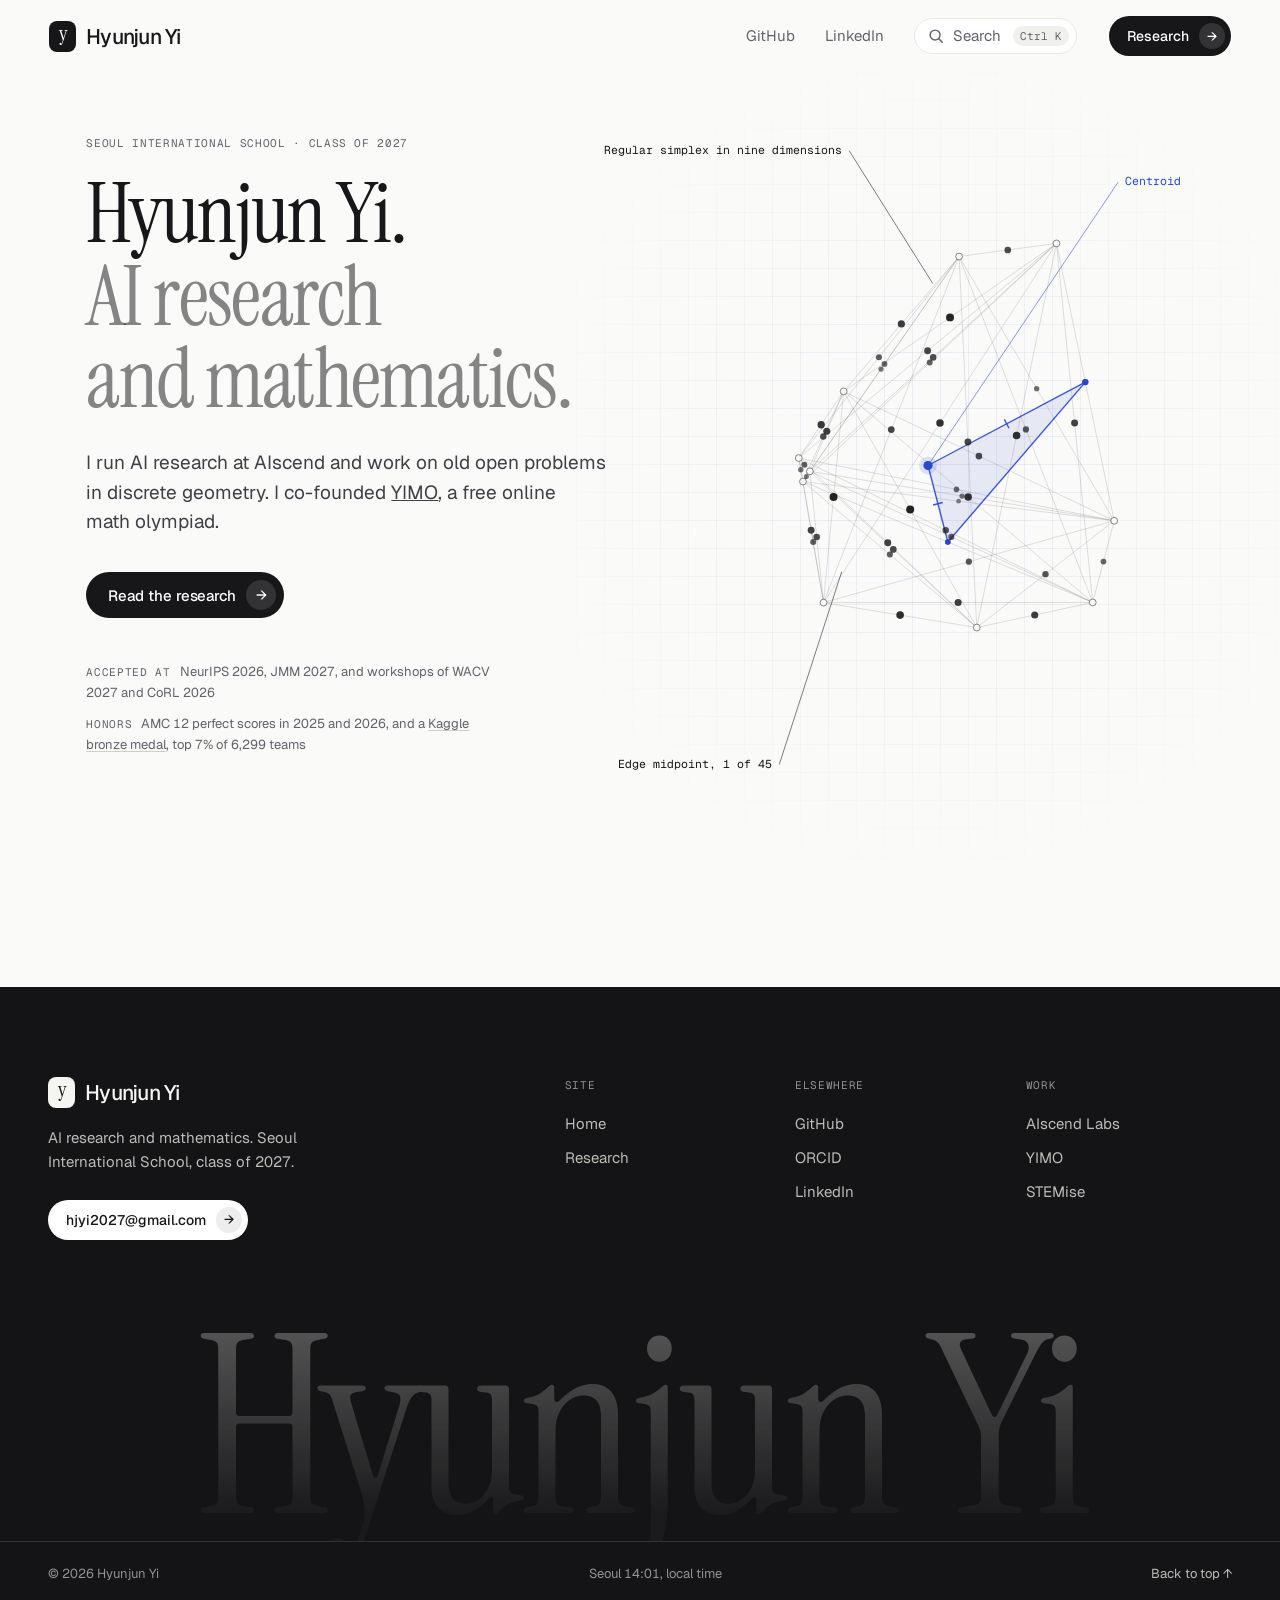
==== commit 0a8135de: "Home: one line of honors under the venues" ====
--- a/index.html
+++ b/index.html
@@ -53,6 +53,7 @@
       <p class="poster-sub">I run AI research at AIscend and work on old open problems in discrete geometry. I co-founded <a href="https://www.yimo-official.org/">YIMO</a>, a free online math olympiad.</p>
       <p class="hero-cta"><a class="pill" href="research.html">Read the research<span class="pill-dot" aria-hidden="true">&rarr;</span></a></p>
       <p class="hero-at"><span>Accepted at</span> NeurIPS 2026, JMM 2027, and workshops of WACV 2027 and CoRL 2026</p>
+      <p class="hero-at"><span>Honors</span> AMC 12 perfect scores in 2025 and 2026, and a <a href="https://www.kaggle.com/competitions/rsna-knee-abnormality-detection/leaderboard?search=DMLC">Kaggle bronze medal</a>, top 7% of 6,299 teams</p>
     </div>
     <div class="hero-fig"><canvas class="field" role="img" aria-label="A turning diagram of the largest isosceles set in nine dimensions: the 45 edge midpoints of a regular simplex and its centroid, 46 points in all. One isosceles triangle among them is marked at a time."></canvas></div>
   </div>
--- a/style.css
+++ b/style.css
@@ -158,6 +158,9 @@
 .hero-cta{display:flex;flex-wrap:wrap;align-items:center;gap:16px 28px;margin:36px 0 0}
 .hero-at{margin:44px 0 0;max-width:46ch;font-size:13px;line-height:1.6;color:var(--muted)}
 .hero-at span{margin-right:6px;font-family:var(--mono);font-size:11px;letter-spacing:.06em;text-transform:uppercase}
+.hero-at + .hero-at{margin-top:10px}
+.hero-at a{color:inherit;text-decoration:underline;text-decoration-color:var(--line-strong);text-underline-offset:2px}
+.hero-at a:hover{color:var(--fg);text-decoration-color:currentColor}
 /* the hero figure: a live diagram on drafting paper that fades into the page */
 .hero-fig{position:absolute;inset:0 0 0 45%}
 .hero-fig::before{content:"";position:absolute;inset:0;
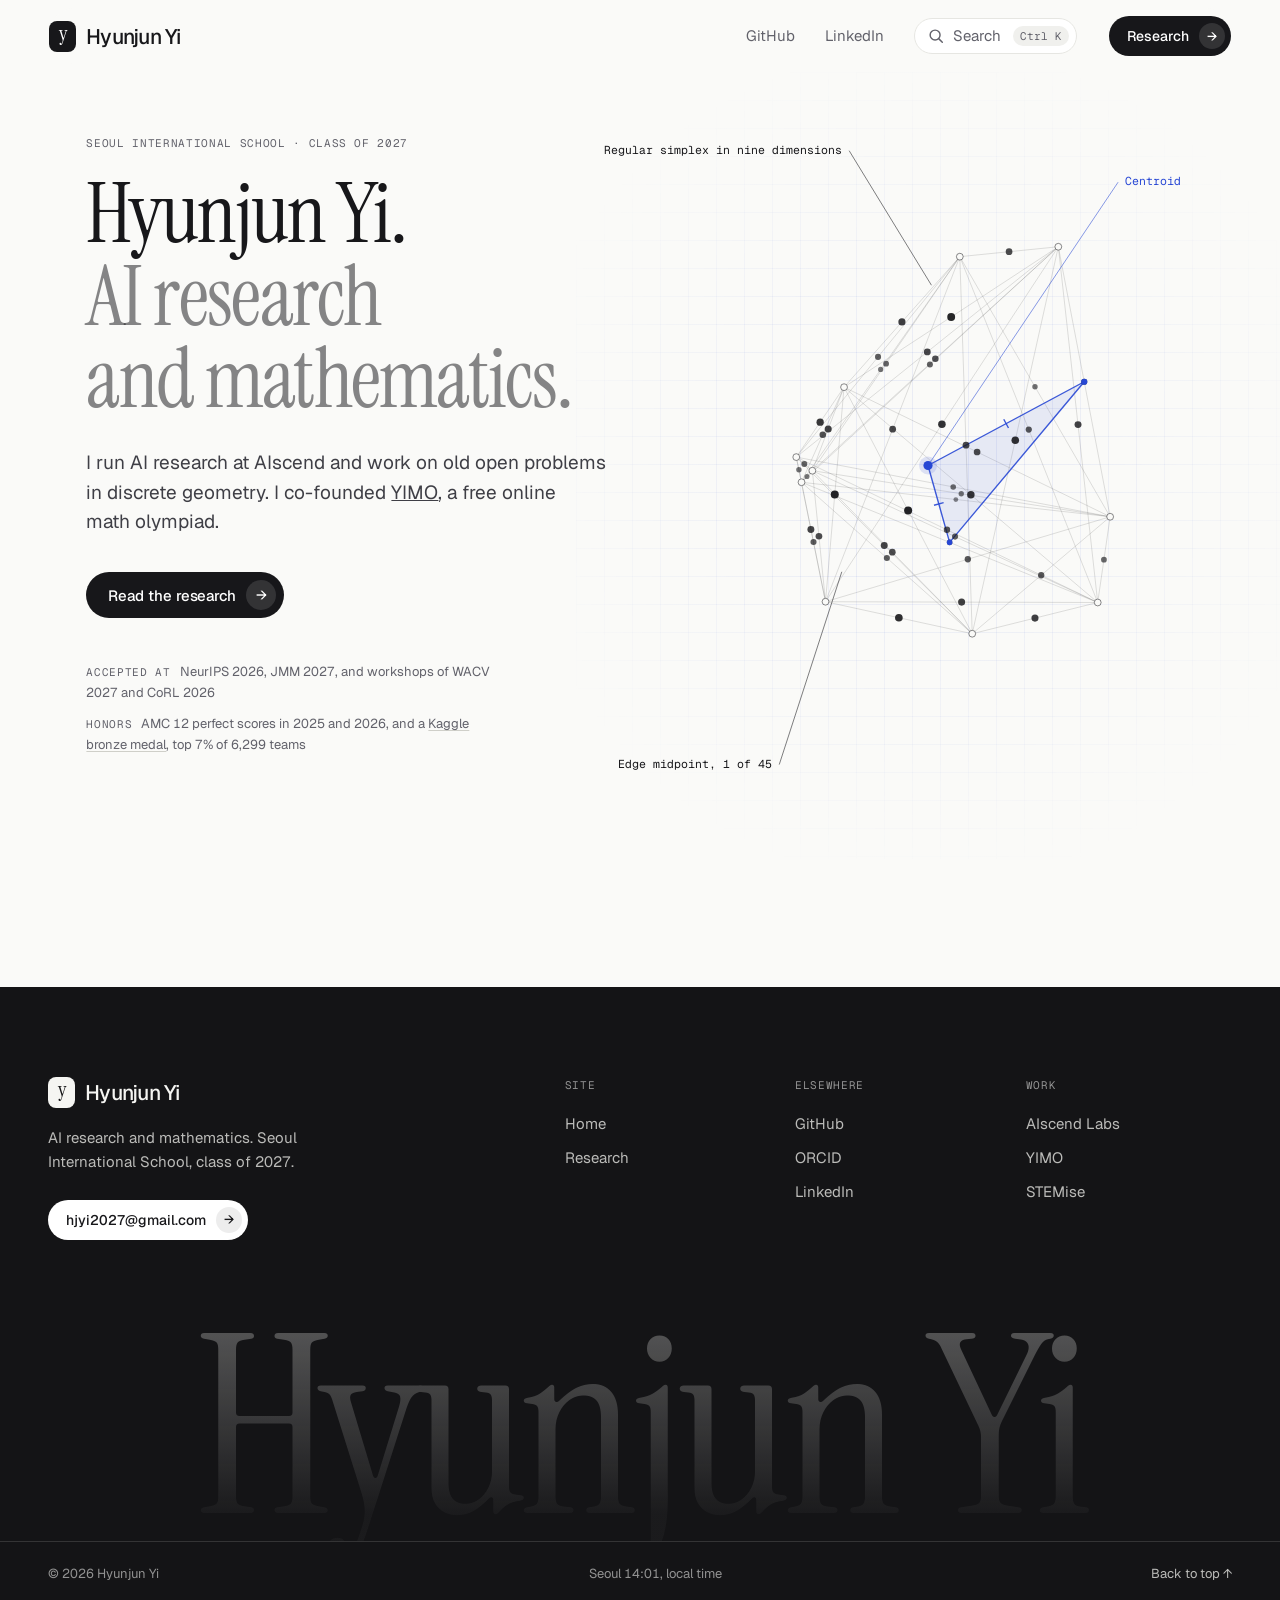
==== commit d9a49224: "Research: titles with one short line each (authorship, venue, links); no dates, numbering, section l" ====
--- a/index.html
+++ b/index.html
@@ -22,7 +22,7 @@
 <link rel="preconnect" href="https://fonts.googleapis.com">
 <link rel="preconnect" href="https://fonts.gstatic.com" crossorigin>
 <link href="https://fonts.googleapis.com/css2?family=Geist:wght@400;500;600&amp;family=Geist+Mono:wght@400;500&amp;family=Instrument+Serif:ital@0;1&amp;display=swap" rel="stylesheet">
-<link rel="stylesheet" href="style.css">
+<link rel="stylesheet" href="style.css?v=2026-11-27">
 <script>document.documentElement.classList.add('js-reveal')</script>
 <script type="application/ld+json">
 {"@context":"https://schema.org","@type":"Person","name":"Hyunjun Yi","alternateName":"Jun Yi","url":"https://hjyi2027.github.io/","email":"mailto:hjyi2027@gmail.com","affiliation":[{"@type":"Organization","name":"Seoul International School"},{"@type":"Organization","name":"AIscend Labs","url":"https://aiscend-research.github.io/"}],"sameAs":["https://orcid.org/0009-0006-1197-0063","https://github.com/hjyi2027","https://www.linkedin.com/in/hyunjun-yi-3424573a0/"]}
@@ -94,6 +94,6 @@
     <a href="#">Back to top <span aria-hidden="true">&uarr;</span></a>
   </div>
 </footer>
-<script src="site.js" defer></script>
+<script src="site.js?v=2026-11-27" defer></script>
 </body>
 </html>
--- a/style.css
+++ b/style.css
@@ -239,36 +239,23 @@
 /* on the research page a section opens like a chapter: a rule, its number, the
    name set large in two tones, and the number of entries under it at the far end.
    the small square repeats the colour that section has in the map at the top. */
-.wrap h2.chap{display:grid;grid-template-columns:minmax(0,1fr) auto;grid-template-areas:"n c" "t c";align-items:end;gap:18px 28px;
-  margin:clamp(96px,12vw,168px) 0 0;padding:24px 0 28px;border-top:1px solid var(--fg);border-bottom:1px solid var(--line);
-  font-family:var(--display);font-weight:400;font-size:clamp(42px,6.4vw,92px);line-height:.96;letter-spacing:-.02em}
-.wrap h2.chap::before{grid-area:n;align-self:start;content:"Section " counter(sec,decimal-leading-zero);
-  font-family:var(--mono);font-size:11px;line-height:1.5;letter-spacing:.06em;text-transform:uppercase;color:var(--muted)}
-.chap .h-t{grid-area:t;display:block;min-width:0}
-#in-review .h-t::before{background:none}
-#mathematics .h-t::before{background:var(--accent);border-color:var(--accent)}
-.chap em{display:block;font-style:normal;color:color-mix(in srgb,currentColor 52%,transparent)}
+.wrap h2.chap{display:block;margin:clamp(72px,9vw,120px) 0 0;padding:18px 0 20px;border-top:1px solid var(--fg);border-bottom:1px solid var(--line);
+  font-family:var(--display);font-weight:400;font-size:clamp(34px,4.4vw,56px);line-height:1;letter-spacing:-.02em}
+.wrap h2.chap::before{content:none}
 /* a part of a section: the same square, a serif name, its count */
-h3.sub{display:flex;align-items:center;gap:14px;margin:clamp(64px,7vw,96px) 0 0;padding:0 0 18px;border-bottom:1px solid var(--line-strong);
-  font-family:var(--display);font-weight:400;font-size:clamp(32px,4vw,54px);line-height:1.02;letter-spacing:-.015em;color:var(--fg)}
-h3.sub::before{content:"";flex:none;width:14px;height:14px;border:1.5px solid var(--fg);border-radius:4px;background:var(--fg)}
-#solved::before{background:var(--accent);border-color:var(--accent)}
-#new-records::before{background:#dfe5fb;border-color:var(--accent)}
-#new-discoveries::before{background:var(--warm);border-color:var(--warm)}
-#in-revision::before{background:none;border-style:dashed}
-/* research entries: numbered ruled rows, serif titles */
-.item{position:relative;isolation:isolate;margin:0;padding:24px 0 26px 72px;border-bottom:1px solid var(--line);counter-increment:item}
-.item::before{content:counter(item,decimal-leading-zero);position:absolute;left:0;top:43px;
-  font-family:var(--mono);font-size:11px;letter-spacing:.06em;color:var(--muted)}
+h3.sub{margin:clamp(48px,5vw,72px) 0 0;padding:0 0 14px;border-bottom:1px solid var(--line-strong);
+  font-family:var(--display);font-weight:400;font-size:clamp(26px,3vw,36px);line-height:1.05;letter-spacing:-.015em;color:var(--fg)}
+/* research entries: ruled rows, a serif title and one line under it */
+.item{position:relative;isolation:isolate;margin:0;padding:20px 0 20px;border-bottom:1px solid var(--line)}
 /* the entry a link points at sits on a soft card */
 .item::after{content:"";position:absolute;inset:8px -22px;z-index:-1;border-radius:20px;background:var(--surface-2);
   opacity:0;pointer-events:none;transition:opacity 300ms var(--ease)}
 .item:target::after{opacity:1}
-.item h3{margin:0 0 12px;font-family:var(--display);font-weight:400;font-size:clamp(26px,2.7vw,36px);line-height:1.1;letter-spacing:-.012em;text-wrap:balance}
+.item h3{margin:0 0 8px;font-family:var(--display);font-weight:400;font-size:clamp(22px,2.1vw,28px);line-height:1.1;letter-spacing:-.012em;text-wrap:balance}
 .item h3 a{color:var(--fg);background-image:linear-gradient(currentColor,currentColor);background-size:0% 1px;background-position:0 96%}
 .item h3 a:is(:hover,:focus-visible){background-size:100% 1px}
 .item p{margin:0;max-width:70ch;font-size:16px;line-height:1.65;color:var(--fg-2);text-wrap:pretty}
-.item .meta{margin:0 0 14px;max-width:none;font-family:var(--mono);font-size:12px;line-height:1.75;color:var(--muted)}
+.item .meta{margin:0;max-width:none;font-family:var(--mono);font-size:12px;line-height:1.75;color:var(--muted)}
 .item .meta a{color:var(--fg)}
 /* an entry once the script has laid its record out: status over the title,
    authorship under it, links as buttons, and a figure where the paper has one */
@@ -485,11 +472,10 @@
   .points li{border-left:0;border-top:1px solid var(--line)}
   .points li:first-child{border-top:0}
   .points a,.points li a{padding:22px 0 6px}
-  .item{padding:48px 0 30px}
-  .item::before{top:22px}
+  .item{padding:18px 0}
   .item::after{inset:6px -12px}
   ul.plain li{padding-left:40px}
-  .wrap h2.chap{gap:14px 16px;padding:20px 0 22px}
+  .wrap h2.chap{padding:16px 0 18px}
   /* the ledger becomes a stack of cards, each cell under its own label */
   table.problems,table.problems tbody,table.problems tr,table.problems td,table.problems th{display:block}
   table.problems thead{display:none}
@@ -540,8 +526,7 @@
   .chap em{display:inline}
   h3.sub{margin-top:16pt;font-size:16pt}
   .item,ul.plain li{break-inside:avoid}
-  .item{padding:10pt 0 10pt 34pt}
-  .item::before{top:13pt}
+  .item{padding:8pt 0}
   .item::after{display:none}
   .item h3{font-size:15pt}
   .item p,ul.plain li{font-size:10pt;line-height:1.5}
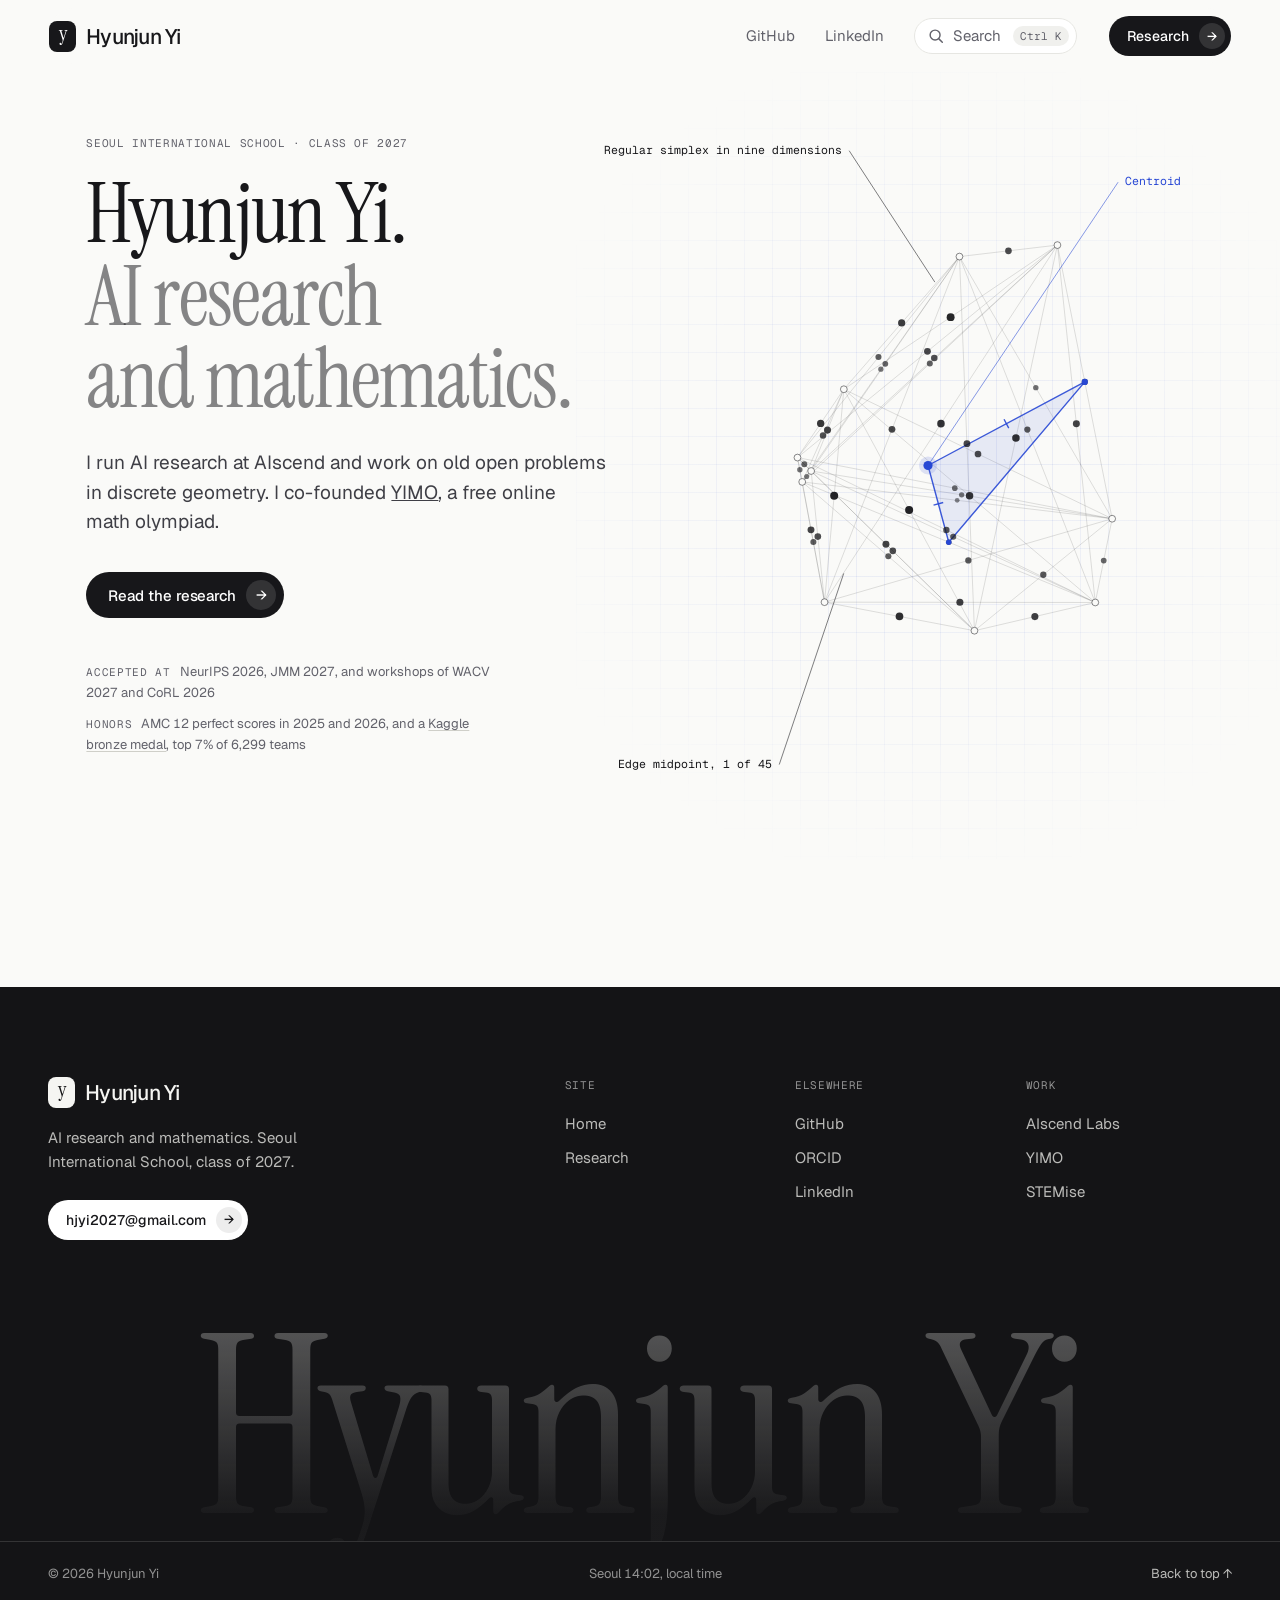
==== commit e75bd88e: "Revert "Research: titles with one short line each (authorship, venue, links); no dates, numbering, s" ====
--- a/index.html
+++ b/index.html
@@ -22,7 +22,7 @@
 <link rel="preconnect" href="https://fonts.googleapis.com">
 <link rel="preconnect" href="https://fonts.gstatic.com" crossorigin>
 <link href="https://fonts.googleapis.com/css2?family=Geist:wght@400;500;600&amp;family=Geist+Mono:wght@400;500&amp;family=Instrument+Serif:ital@0;1&amp;display=swap" rel="stylesheet">
-<link rel="stylesheet" href="style.css?v=2026-11-27">
+<link rel="stylesheet" href="style.css">
 <script>document.documentElement.classList.add('js-reveal')</script>
 <script type="application/ld+json">
 {"@context":"https://schema.org","@type":"Person","name":"Hyunjun Yi","alternateName":"Jun Yi","url":"https://hjyi2027.github.io/","email":"mailto:hjyi2027@gmail.com","affiliation":[{"@type":"Organization","name":"Seoul International School"},{"@type":"Organization","name":"AIscend Labs","url":"https://aiscend-research.github.io/"}],"sameAs":["https://orcid.org/0009-0006-1197-0063","https://github.com/hjyi2027","https://www.linkedin.com/in/hyunjun-yi-3424573a0/"]}
@@ -94,6 +94,6 @@
     <a href="#">Back to top <span aria-hidden="true">&uarr;</span></a>
   </div>
 </footer>
-<script src="site.js?v=2026-11-27" defer></script>
+<script src="site.js" defer></script>
 </body>
 </html>
--- a/style.css
+++ b/style.css
@@ -239,23 +239,36 @@
 /* on the research page a section opens like a chapter: a rule, its number, the
    name set large in two tones, and the number of entries under it at the far end.
    the small square repeats the colour that section has in the map at the top. */
-.wrap h2.chap{display:block;margin:clamp(72px,9vw,120px) 0 0;padding:18px 0 20px;border-top:1px solid var(--fg);border-bottom:1px solid var(--line);
-  font-family:var(--display);font-weight:400;font-size:clamp(34px,4.4vw,56px);line-height:1;letter-spacing:-.02em}
-.wrap h2.chap::before{content:none}
+.wrap h2.chap{display:grid;grid-template-columns:minmax(0,1fr) auto;grid-template-areas:"n c" "t c";align-items:end;gap:18px 28px;
+  margin:clamp(96px,12vw,168px) 0 0;padding:24px 0 28px;border-top:1px solid var(--fg);border-bottom:1px solid var(--line);
+  font-family:var(--display);font-weight:400;font-size:clamp(42px,6.4vw,92px);line-height:.96;letter-spacing:-.02em}
+.wrap h2.chap::before{grid-area:n;align-self:start;content:"Section " counter(sec,decimal-leading-zero);
+  font-family:var(--mono);font-size:11px;line-height:1.5;letter-spacing:.06em;text-transform:uppercase;color:var(--muted)}
+.chap .h-t{grid-area:t;display:block;min-width:0}
+#in-review .h-t::before{background:none}
+#mathematics .h-t::before{background:var(--accent);border-color:var(--accent)}
+.chap em{display:block;font-style:normal;color:color-mix(in srgb,currentColor 52%,transparent)}
 /* a part of a section: the same square, a serif name, its count */
-h3.sub{margin:clamp(48px,5vw,72px) 0 0;padding:0 0 14px;border-bottom:1px solid var(--line-strong);
-  font-family:var(--display);font-weight:400;font-size:clamp(26px,3vw,36px);line-height:1.05;letter-spacing:-.015em;color:var(--fg)}
-/* research entries: ruled rows, a serif title and one line under it */
-.item{position:relative;isolation:isolate;margin:0;padding:20px 0 20px;border-bottom:1px solid var(--line)}
+h3.sub{display:flex;align-items:center;gap:14px;margin:clamp(64px,7vw,96px) 0 0;padding:0 0 18px;border-bottom:1px solid var(--line-strong);
+  font-family:var(--display);font-weight:400;font-size:clamp(32px,4vw,54px);line-height:1.02;letter-spacing:-.015em;color:var(--fg)}
+h3.sub::before{content:"";flex:none;width:14px;height:14px;border:1.5px solid var(--fg);border-radius:4px;background:var(--fg)}
+#solved::before{background:var(--accent);border-color:var(--accent)}
+#new-records::before{background:#dfe5fb;border-color:var(--accent)}
+#new-discoveries::before{background:var(--warm);border-color:var(--warm)}
+#in-revision::before{background:none;border-style:dashed}
+/* research entries: numbered ruled rows, serif titles */
+.item{position:relative;isolation:isolate;margin:0;padding:24px 0 26px 72px;border-bottom:1px solid var(--line);counter-increment:item}
+.item::before{content:counter(item,decimal-leading-zero);position:absolute;left:0;top:43px;
+  font-family:var(--mono);font-size:11px;letter-spacing:.06em;color:var(--muted)}
 /* the entry a link points at sits on a soft card */
 .item::after{content:"";position:absolute;inset:8px -22px;z-index:-1;border-radius:20px;background:var(--surface-2);
   opacity:0;pointer-events:none;transition:opacity 300ms var(--ease)}
 .item:target::after{opacity:1}
-.item h3{margin:0 0 8px;font-family:var(--display);font-weight:400;font-size:clamp(22px,2.1vw,28px);line-height:1.1;letter-spacing:-.012em;text-wrap:balance}
+.item h3{margin:0 0 12px;font-family:var(--display);font-weight:400;font-size:clamp(26px,2.7vw,36px);line-height:1.1;letter-spacing:-.012em;text-wrap:balance}
 .item h3 a{color:var(--fg);background-image:linear-gradient(currentColor,currentColor);background-size:0% 1px;background-position:0 96%}
 .item h3 a:is(:hover,:focus-visible){background-size:100% 1px}
 .item p{margin:0;max-width:70ch;font-size:16px;line-height:1.65;color:var(--fg-2);text-wrap:pretty}
-.item .meta{margin:0;max-width:none;font-family:var(--mono);font-size:12px;line-height:1.75;color:var(--muted)}
+.item .meta{margin:0 0 14px;max-width:none;font-family:var(--mono);font-size:12px;line-height:1.75;color:var(--muted)}
 .item .meta a{color:var(--fg)}
 /* an entry once the script has laid its record out: status over the title,
    authorship under it, links as buttons, and a figure where the paper has one */
@@ -472,10 +485,11 @@
   .points li{border-left:0;border-top:1px solid var(--line)}
   .points li:first-child{border-top:0}
   .points a,.points li a{padding:22px 0 6px}
-  .item{padding:18px 0}
+  .item{padding:48px 0 30px}
+  .item::before{top:22px}
   .item::after{inset:6px -12px}
   ul.plain li{padding-left:40px}
-  .wrap h2.chap{padding:16px 0 18px}
+  .wrap h2.chap{gap:14px 16px;padding:20px 0 22px}
   /* the ledger becomes a stack of cards, each cell under its own label */
   table.problems,table.problems tbody,table.problems tr,table.problems td,table.problems th{display:block}
   table.problems thead{display:none}
@@ -526,7 +540,8 @@
   .chap em{display:inline}
   h3.sub{margin-top:16pt;font-size:16pt}
   .item,ul.plain li{break-inside:avoid}
-  .item{padding:8pt 0}
+  .item{padding:10pt 0 10pt 34pt}
+  .item::before{top:13pt}
   .item::after{display:none}
   .item h3{font-size:15pt}
   .item p,ul.plain li{font-size:10pt;line-height:1.5}
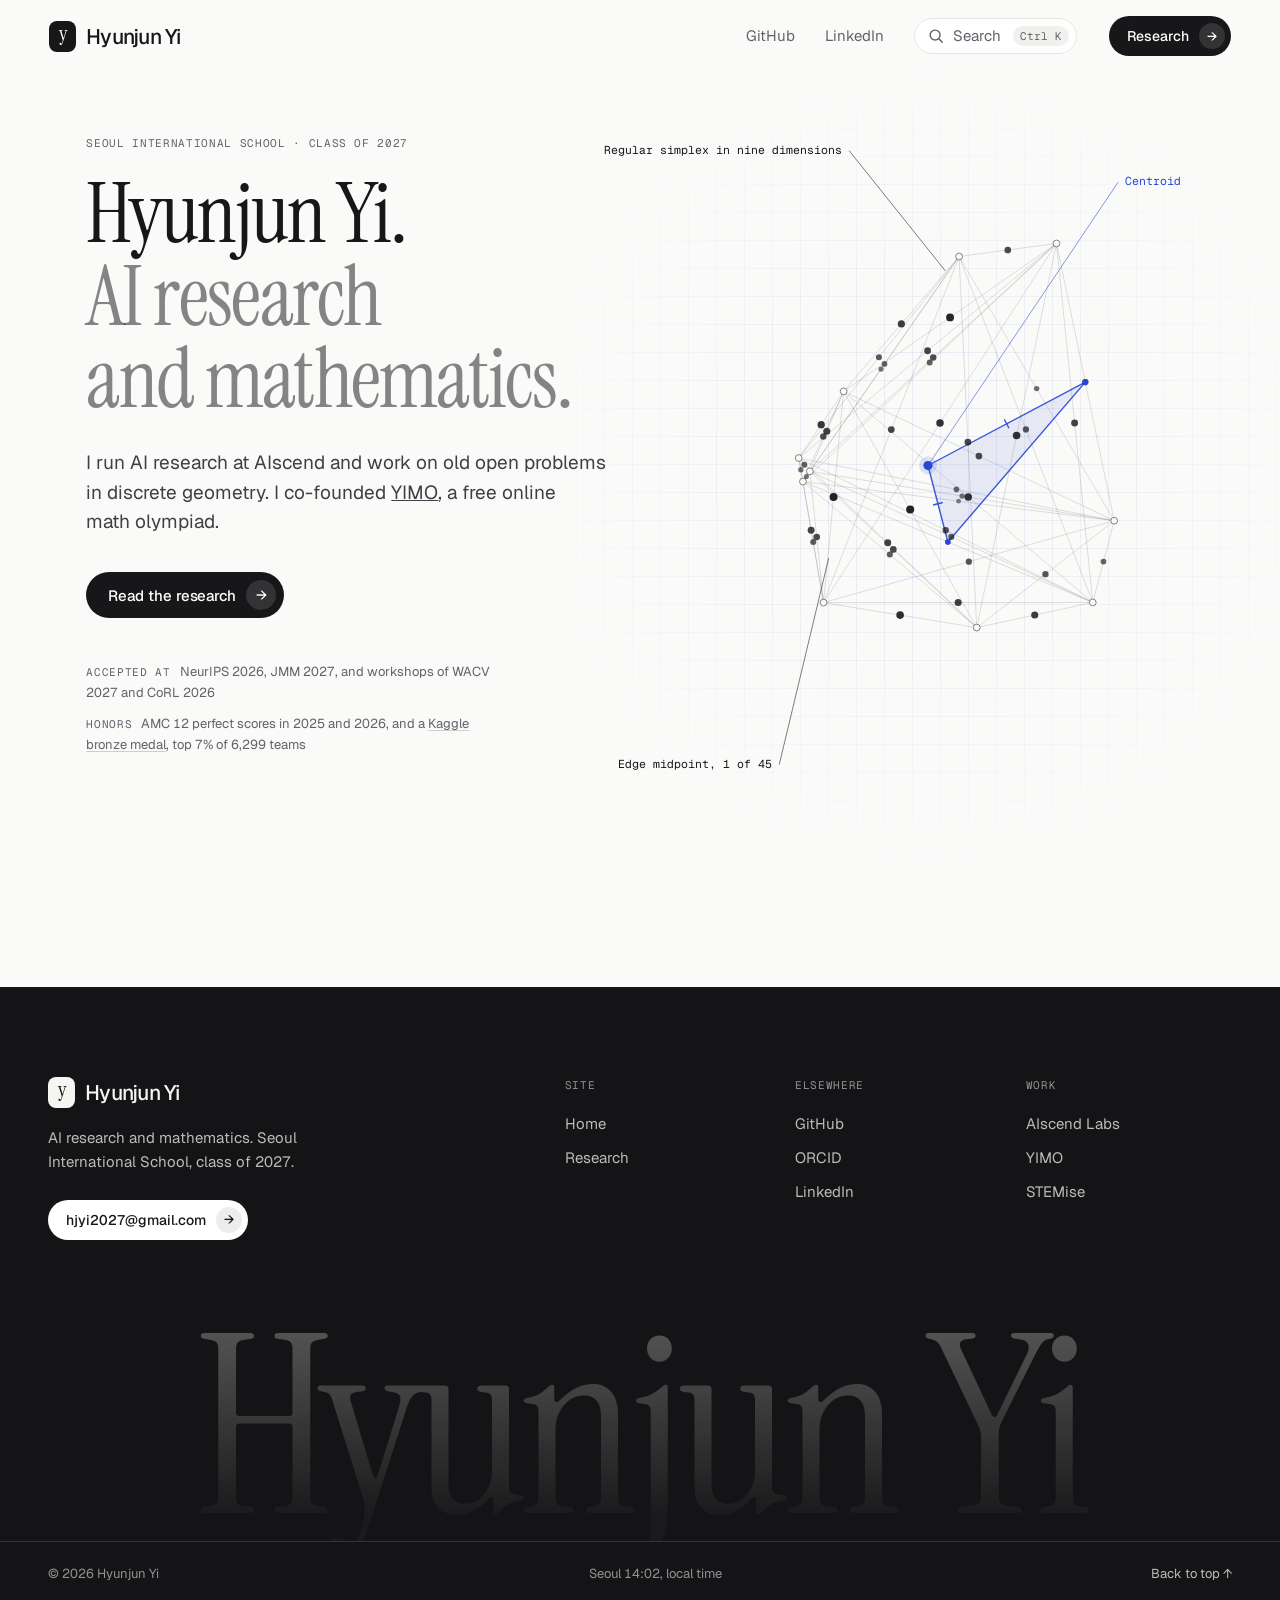
==== commit 62516be1: "Version the stylesheet and script links so returning visitors fetch the current files" ====
--- a/index.html
+++ b/index.html
@@ -22,7 +22,7 @@
 <link rel="preconnect" href="https://fonts.googleapis.com">
 <link rel="preconnect" href="https://fonts.gstatic.com" crossorigin>
 <link href="https://fonts.googleapis.com/css2?family=Geist:wght@400;500;600&amp;family=Geist+Mono:wght@400;500&amp;family=Instrument+Serif:ital@0;1&amp;display=swap" rel="stylesheet">
-<link rel="stylesheet" href="style.css">
+<link rel="stylesheet" href="style.css?v=2026-11-27b">
 <script>document.documentElement.classList.add('js-reveal')</script>
 <script type="application/ld+json">
 {"@context":"https://schema.org","@type":"Person","name":"Hyunjun Yi","alternateName":"Jun Yi","url":"https://hjyi2027.github.io/","email":"mailto:hjyi2027@gmail.com","affiliation":[{"@type":"Organization","name":"Seoul International School"},{"@type":"Organization","name":"AIscend Labs","url":"https://aiscend-research.github.io/"}],"sameAs":["https://orcid.org/0009-0006-1197-0063","https://github.com/hjyi2027","https://www.linkedin.com/in/hyunjun-yi-3424573a0/"]}
@@ -94,6 +94,6 @@
     <a href="#">Back to top <span aria-hidden="true">&uarr;</span></a>
   </div>
 </footer>
-<script src="site.js" defer></script>
+<script src="site.js?v=2026-11-27b" defer></script>
 </body>
 </html>
